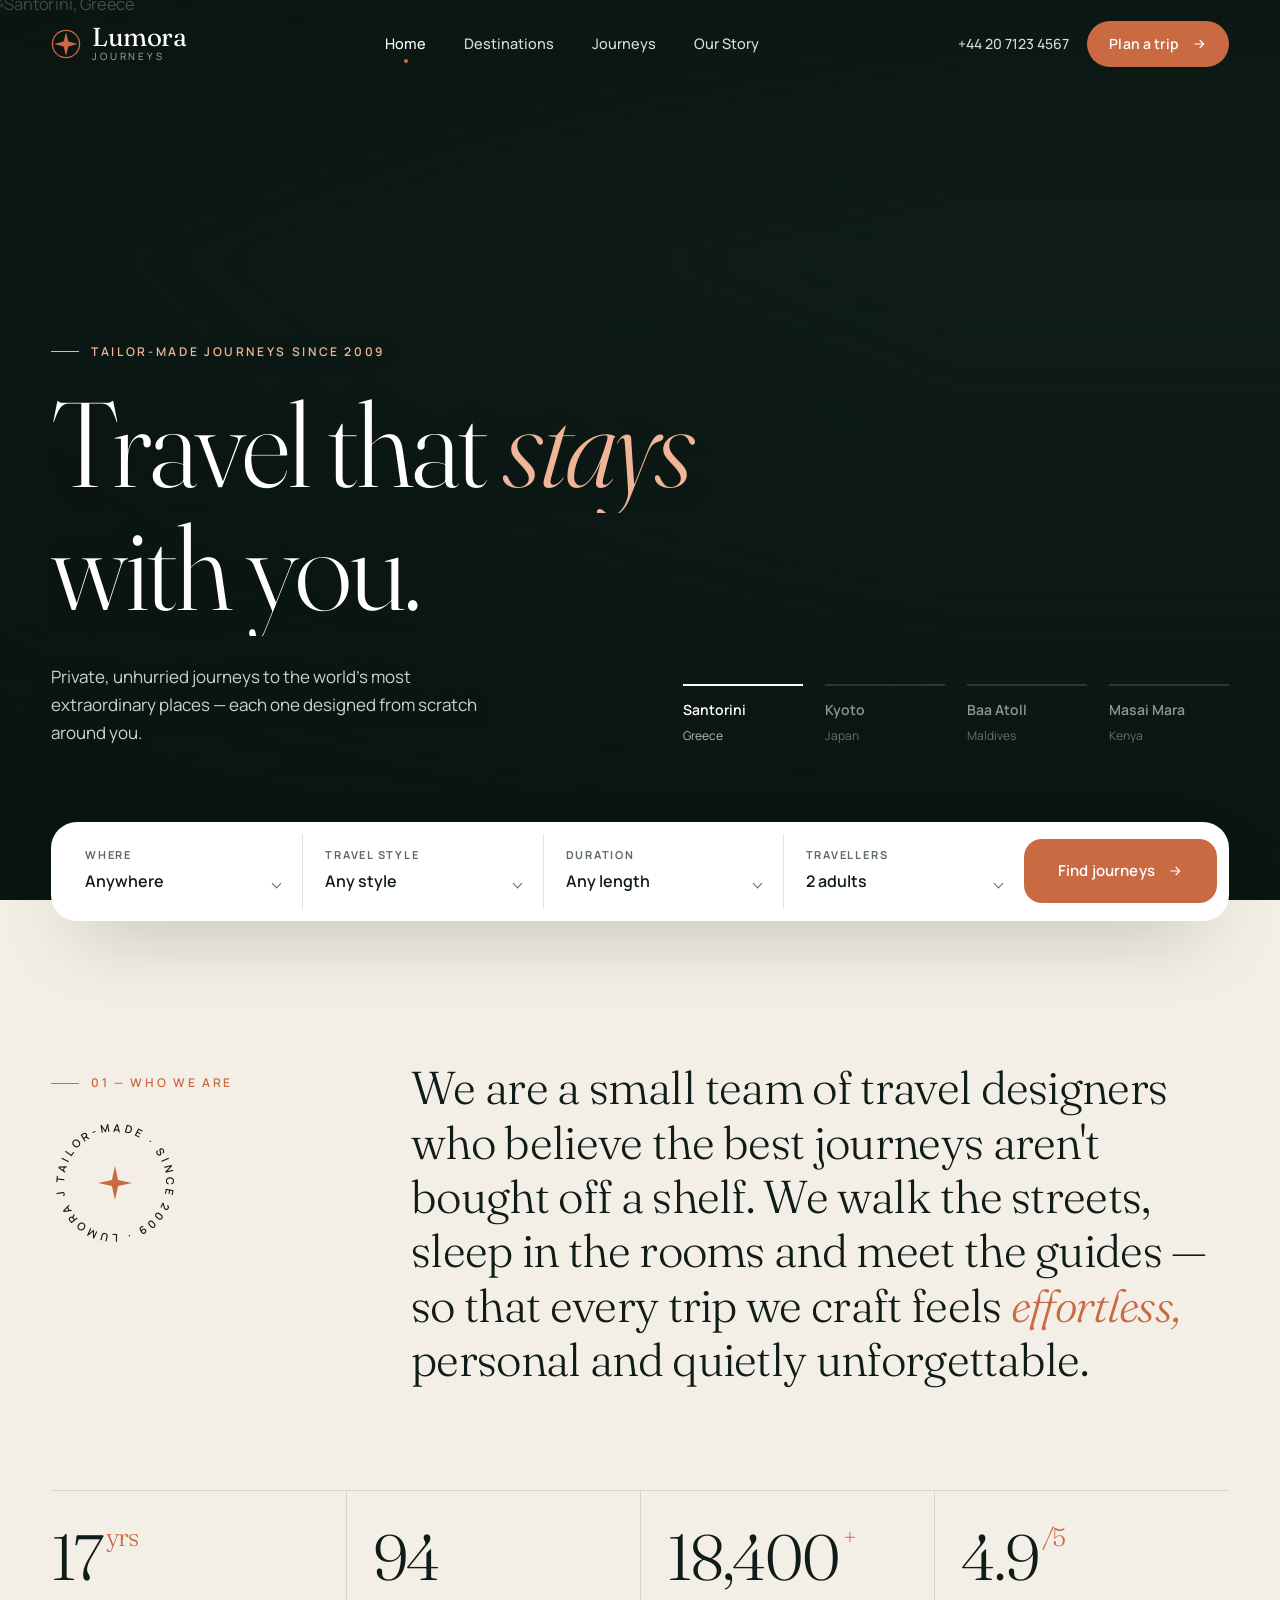
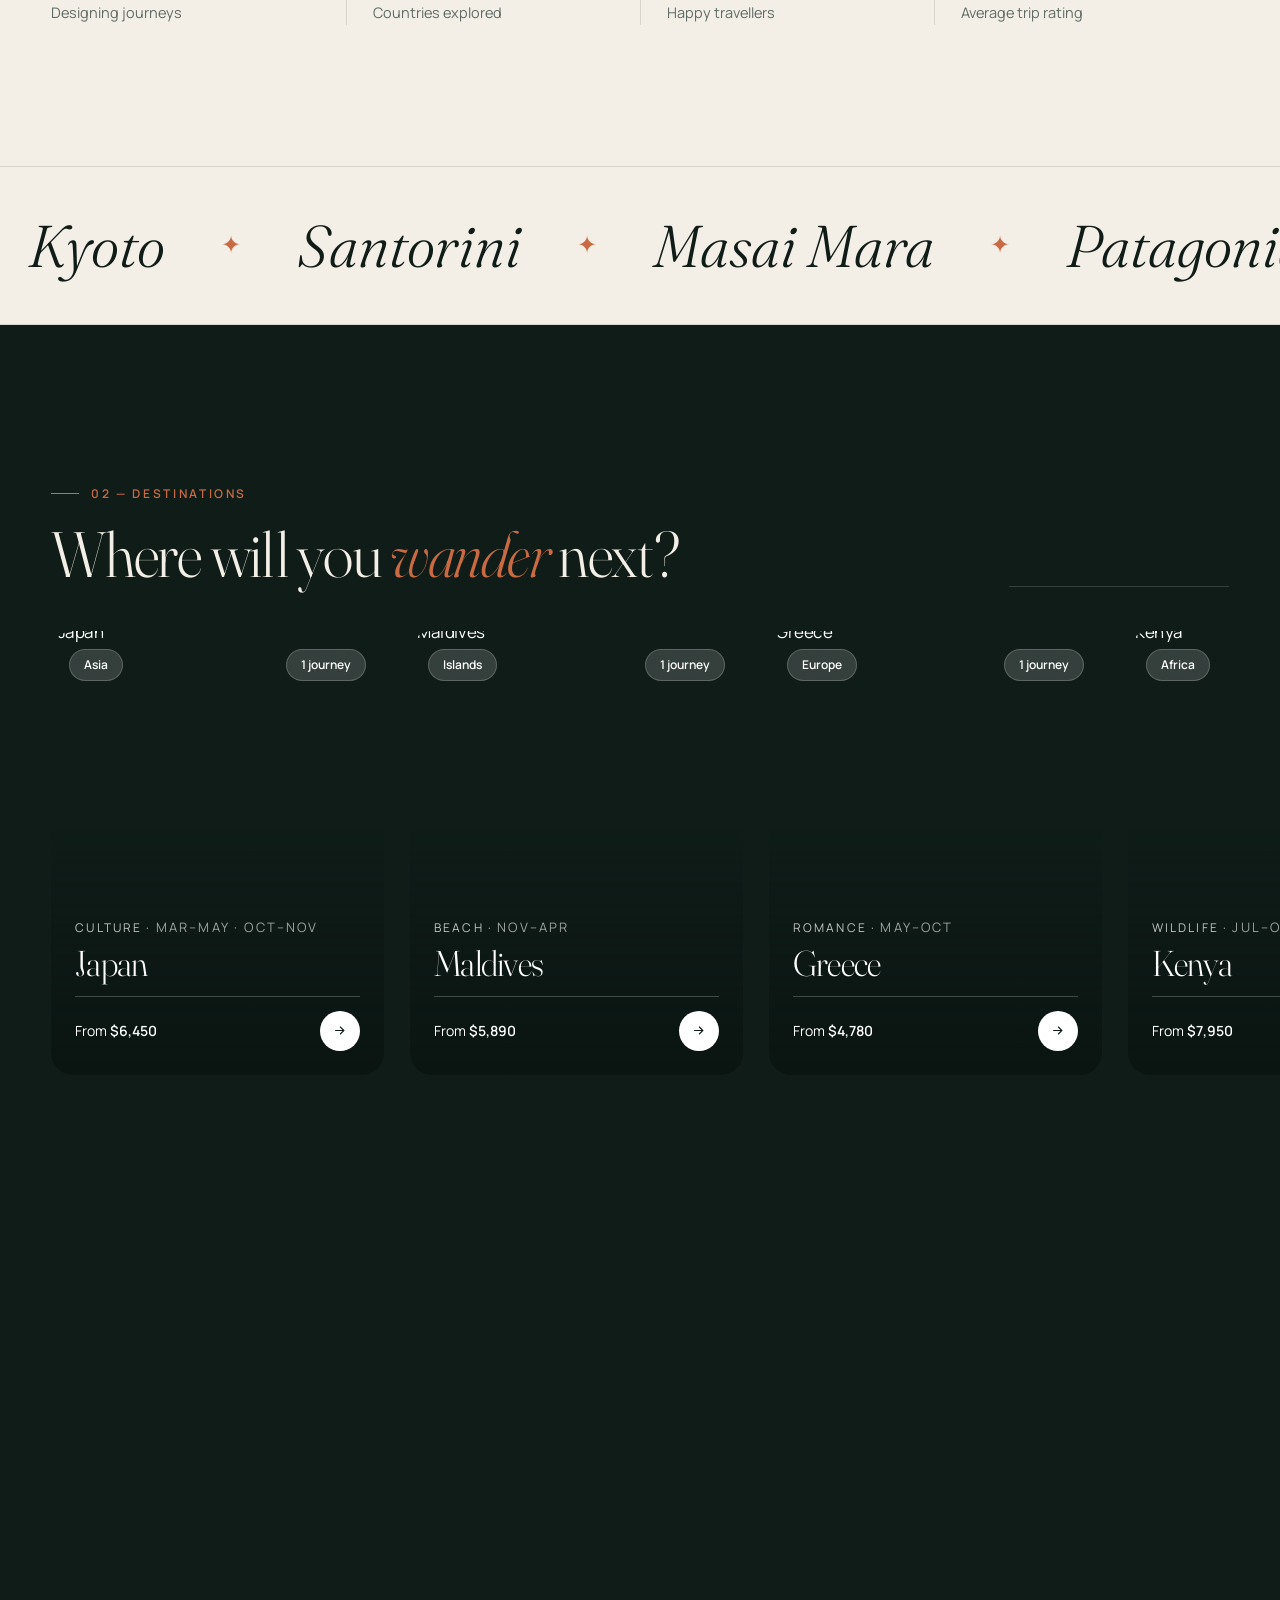
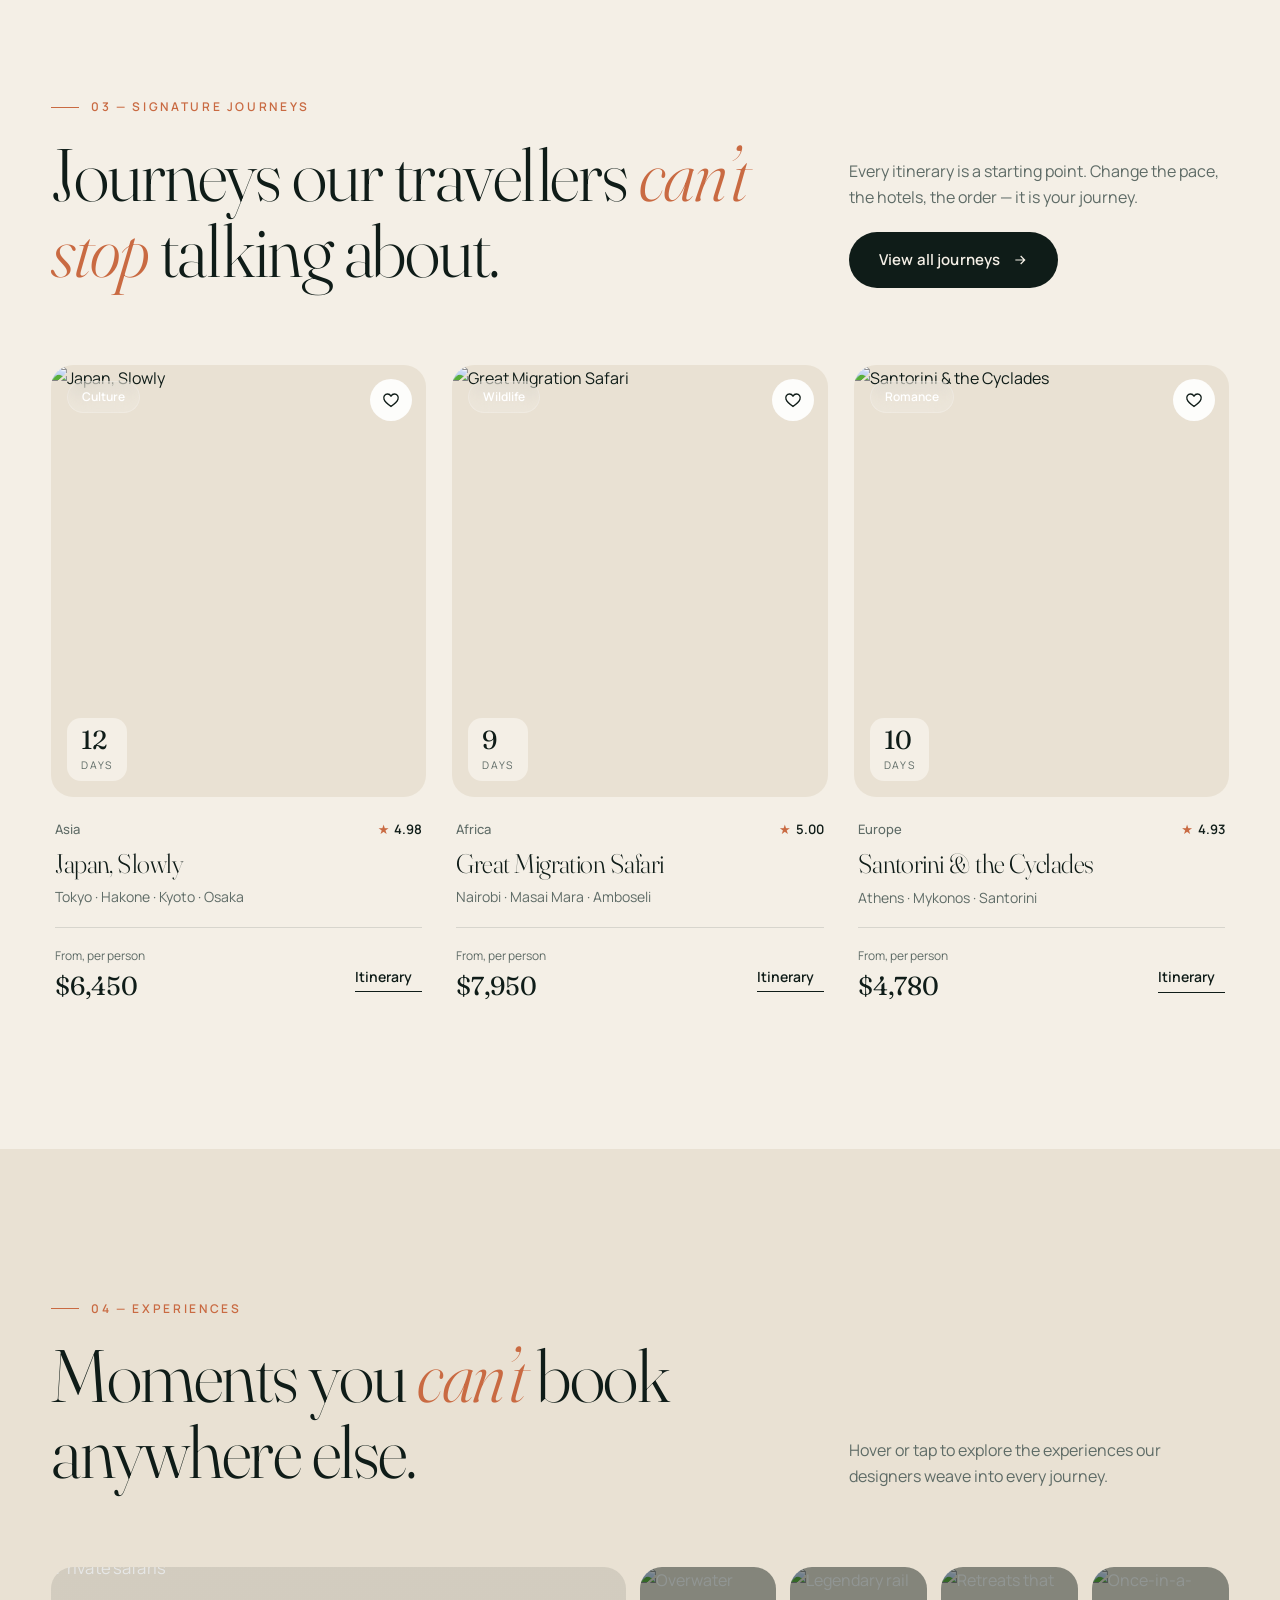
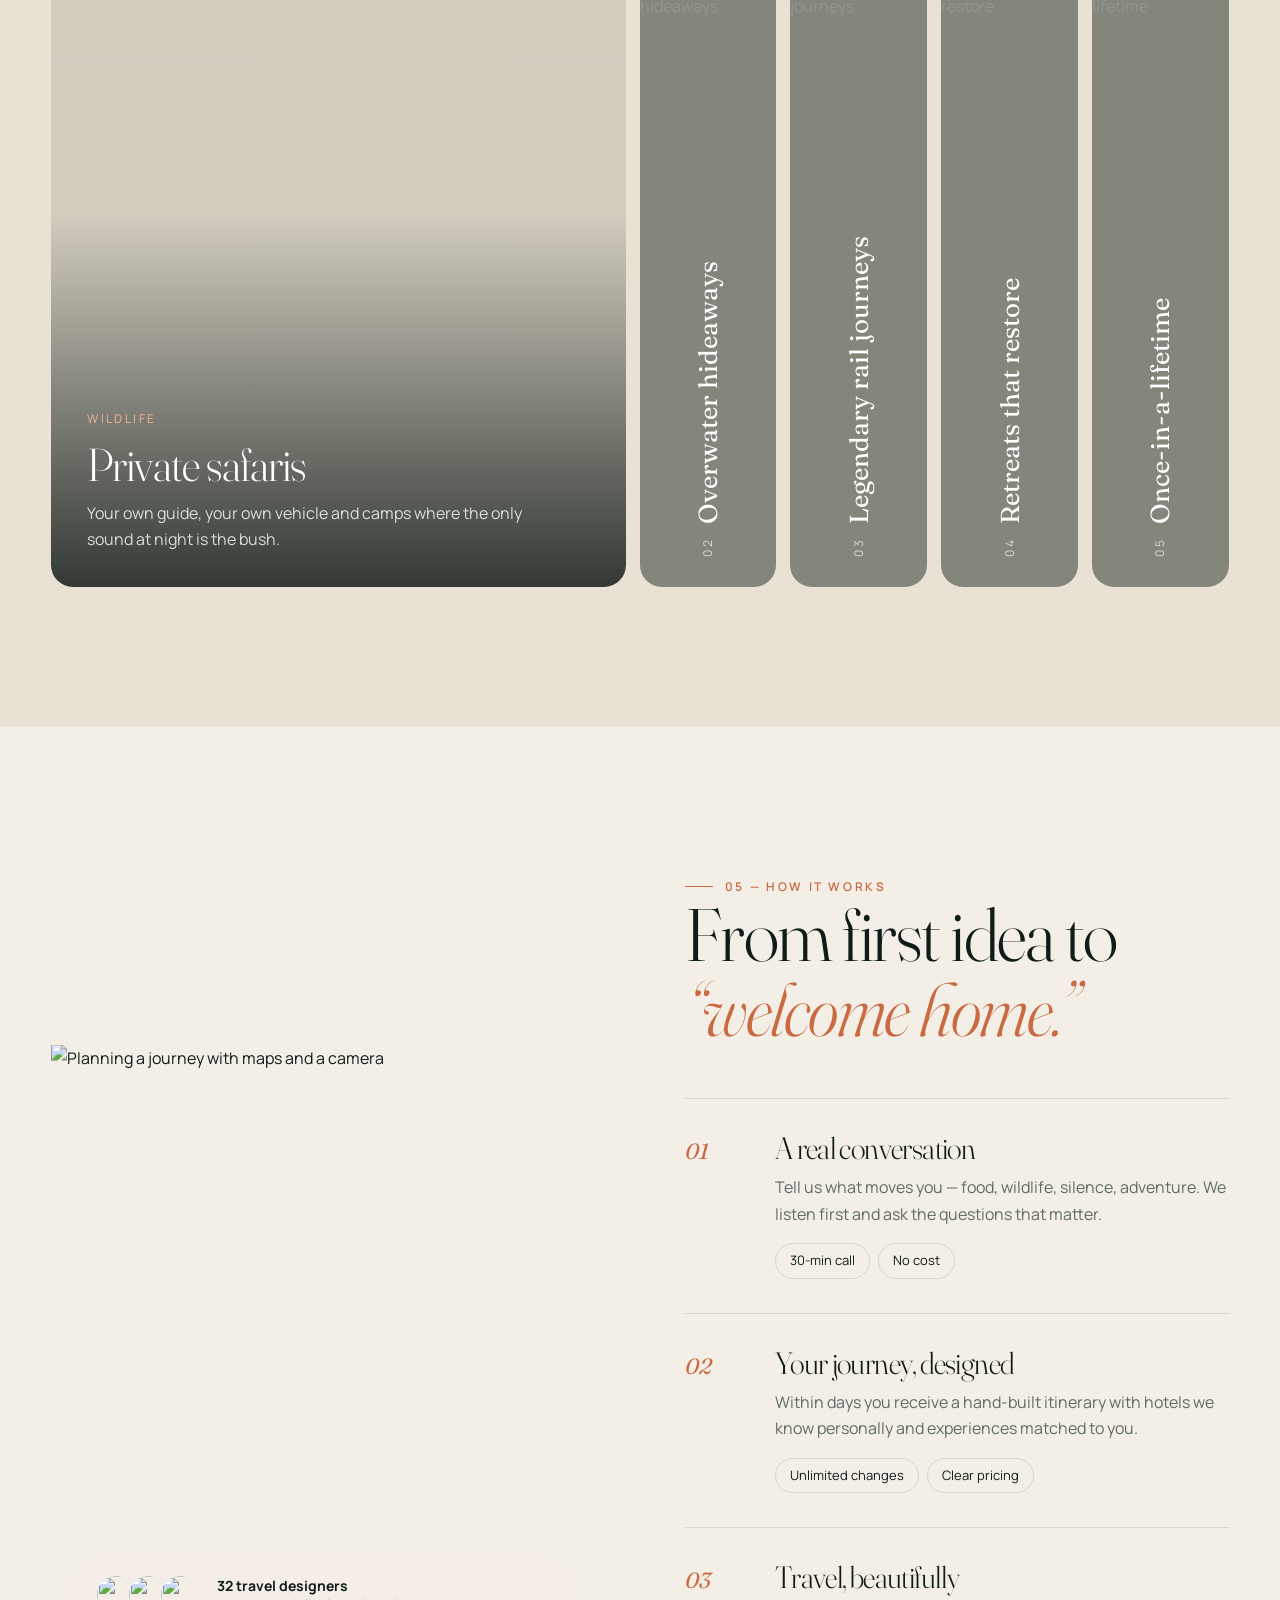
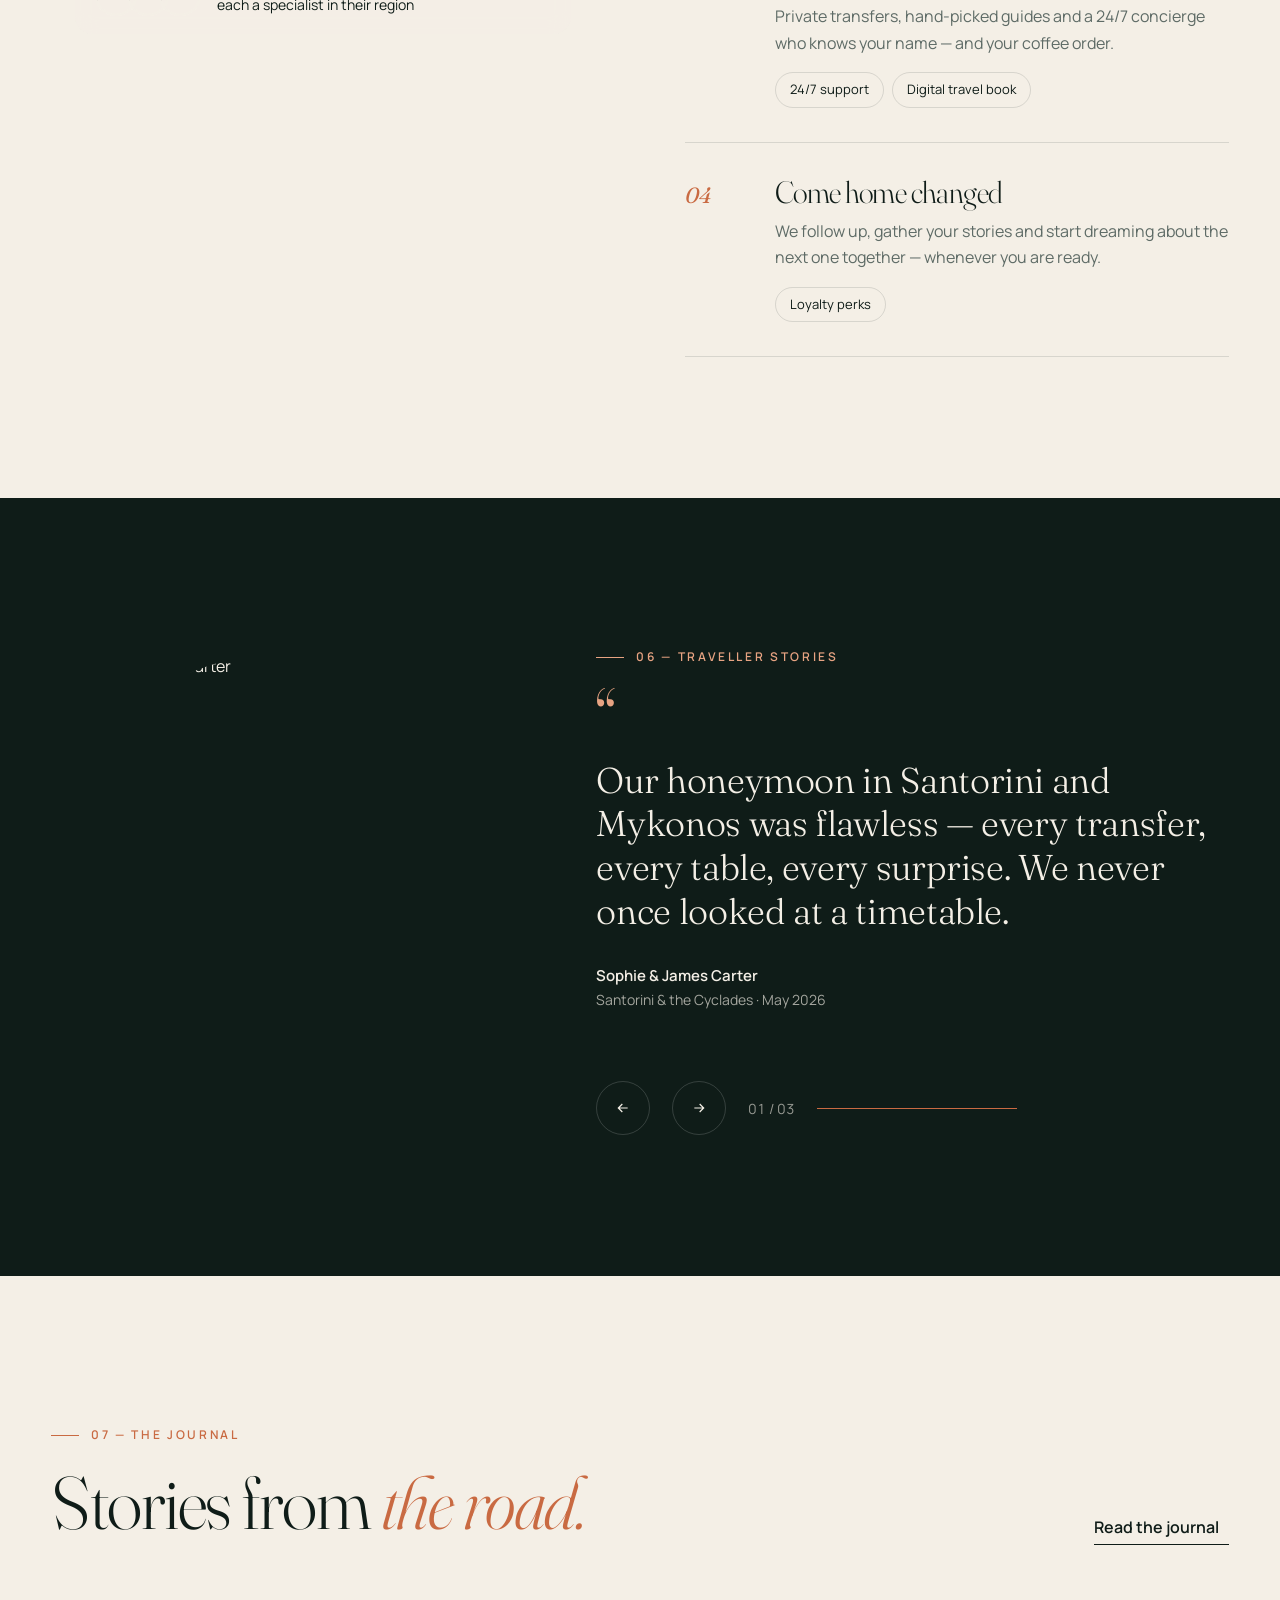
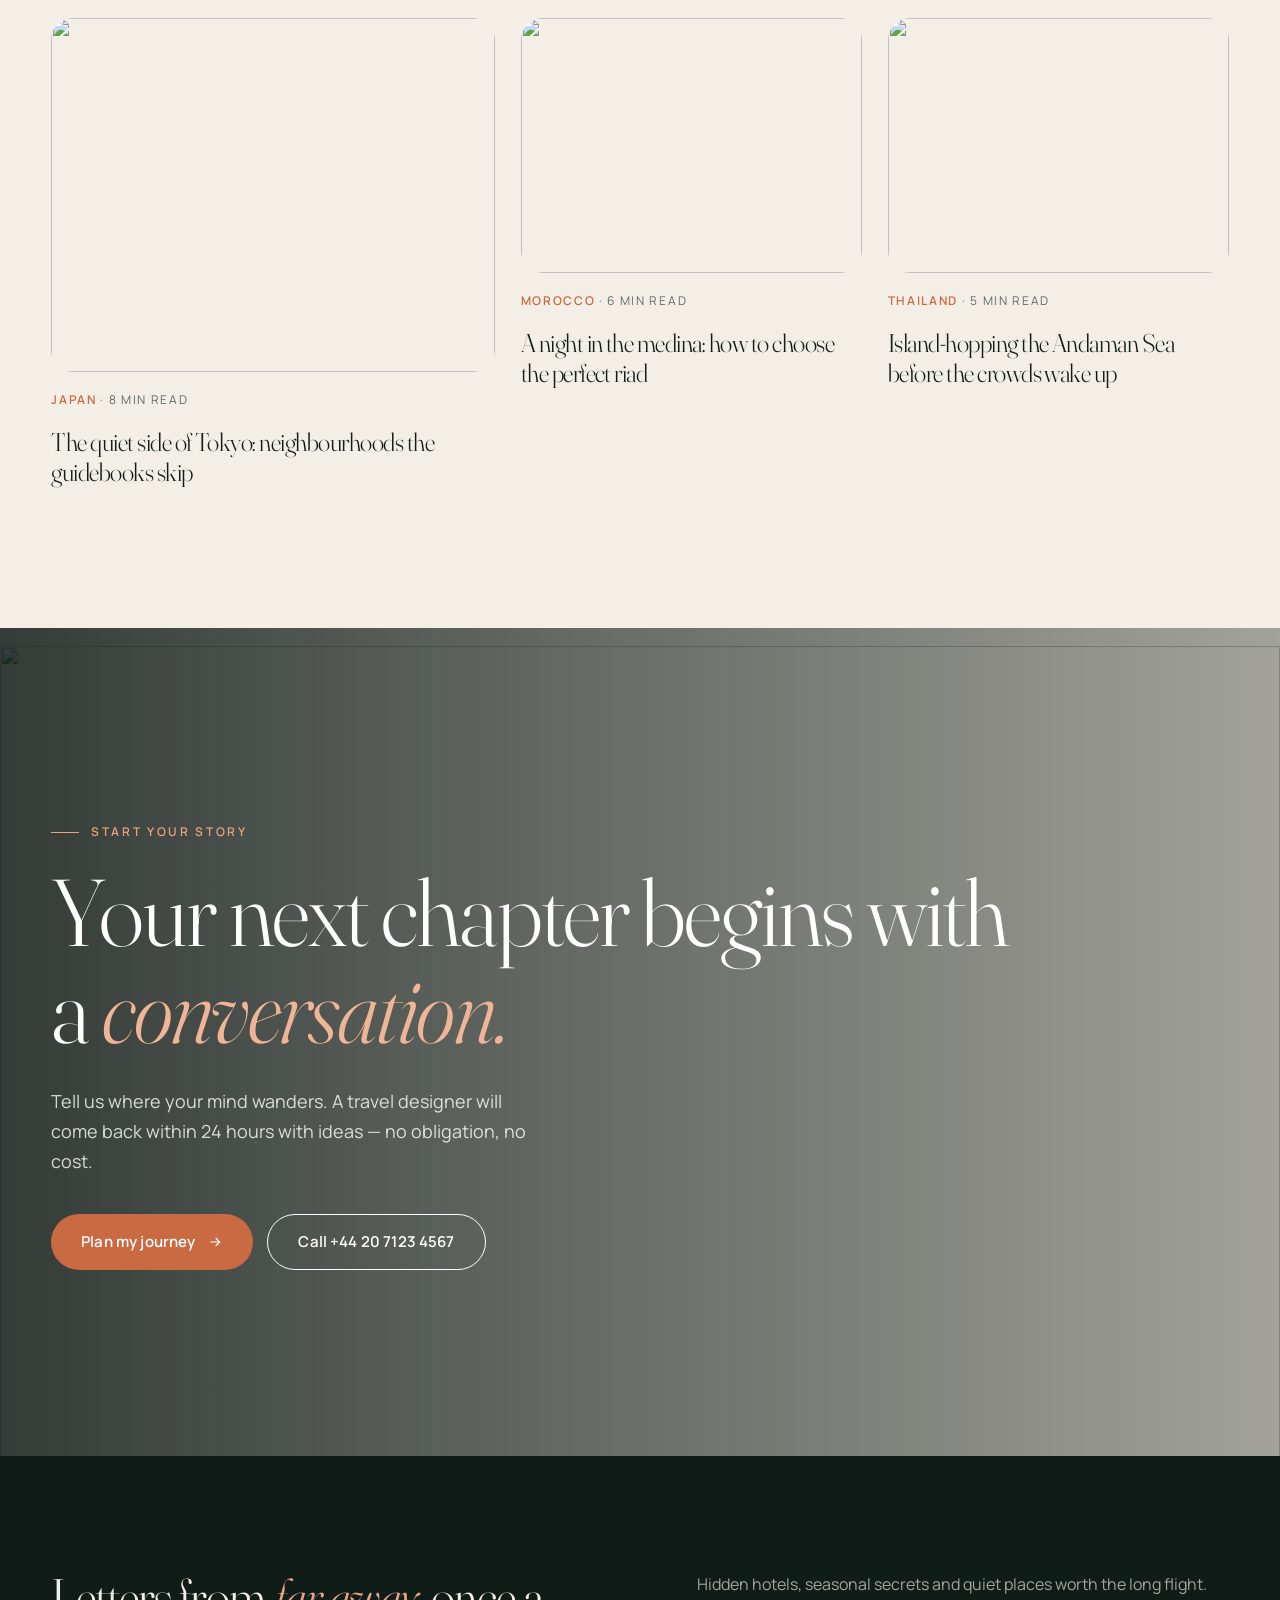
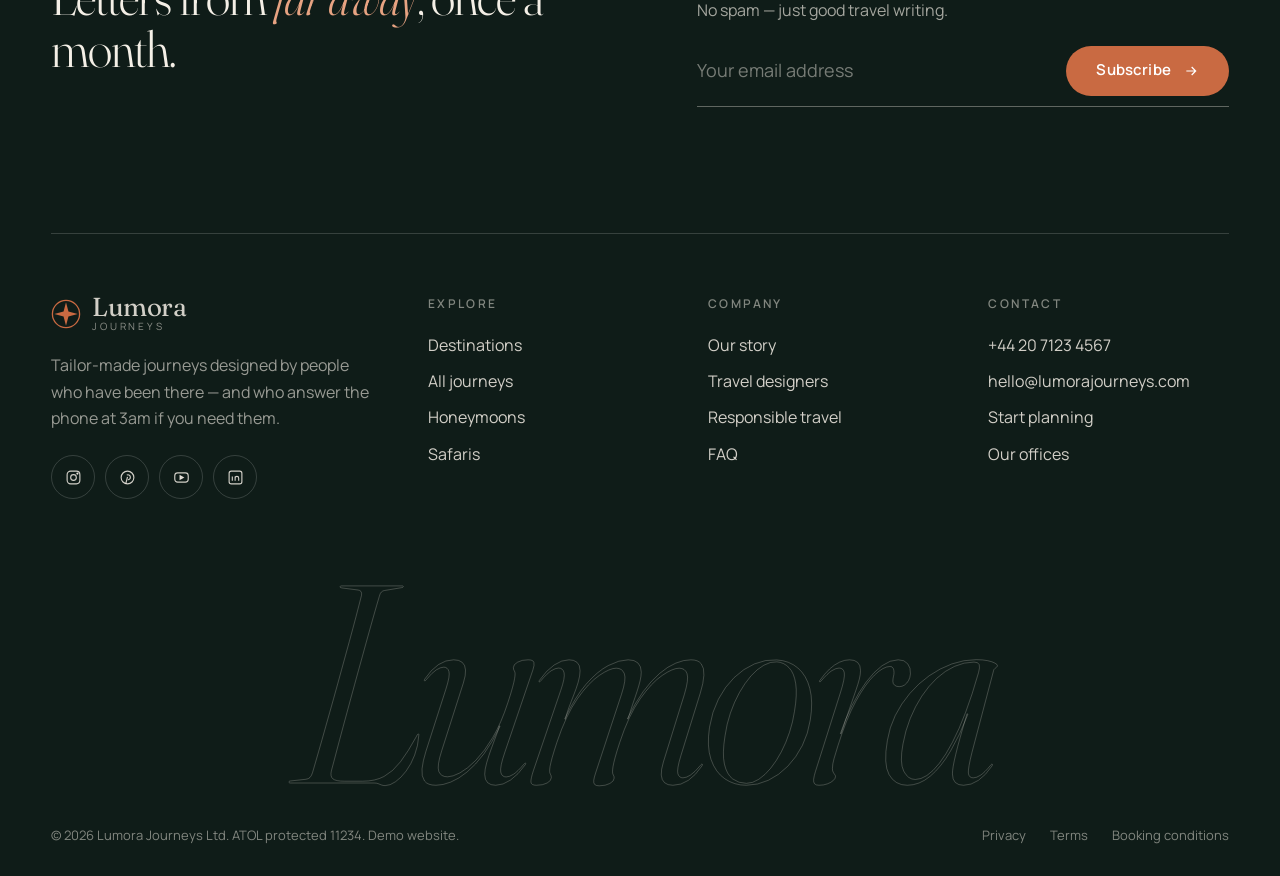
==== index.html @ c42655c9 "Lumora Journeys: premium tailor-made travel site Co-Authored-By: Claude Opus 5.5 <noreply@anthropic." ====
<!doctype html>
<html lang="en">
<head>
<meta charset="utf-8">
<meta name="viewport" content="width=device-width, initial-scale=1">
<title>Lumora Journeys — Tailor-made luxury travel</title>
<meta name="description" content="Private, tailor-made journeys to the world’s most extraordinary places. Designed by specialists, from first idea to welcome home.">
<meta name="theme-color" content="#0f1c18">
<link rel="icon" href="data:image/svg+xml,%3Csvg xmlns='http://www.w3.org/2000/svg' viewBox='0 0 32 32'%3E%3Ccircle cx='16' cy='16' r='16' fill='%230f1c18'/%3E%3Cpath d='M16 5l2.2 8.8L27 16l-8.8 2.2L16 27l-2.2-8.8L5 16l8.8-2.2z' fill='%23c96a42'/%3E%3C/svg%3E">
<link rel="preconnect" href="https://fonts.googleapis.com">
<link rel="preconnect" href="https://fonts.gstatic.com" crossorigin>
<link rel="preconnect" href="https://images.unsplash.com">
<link href="https://fonts.googleapis.com/css2?family=Fraunces:ital,opsz,wght@0,9..144,300..500;1,9..144,300..500&family=Manrope:wght@400;500;600;700&display=swap" rel="stylesheet">
<link rel="stylesheet" href="css/style.css">
<script>try{if(sessionStorage.getItem('lj'))document.documentElement.classList.add('seen')}catch(e){}</script>
</head>
<body>
<div class="loader" aria-hidden="true"><div class="loader-word"><span style="animation-delay:0.10s">L</span><span style="animation-delay:0.15s">u</span><span style="animation-delay:0.20s">m</span><span style="animation-delay:0.25s">o</span><span style="animation-delay:0.30s">r</span><span style="animation-delay:0.35s">a</span></div><div class="loader-meta"><span>Tailor-made journeys</span><span>Est. 2009</span></div><i class="loader-bar"></i></div>
<header class="hdr"><div class="wrap">
<a class="logo" href="index.html" aria-label="Lumora Journeys home"><svg viewBox="0 0 32 32" fill="none" stroke="currentColor" stroke-width="1.4"><circle cx="16" cy="16" r="14.5"/><path d="M16 3.5l2.6 9.9L28.5 16l-9.9 2.6L16 28.5l-2.6-9.9L3.5 16l9.9-2.6z" fill="currentColor" stroke="none"/></svg><span><b>Lumora</b><small>Journeys</small></span></a>
<nav class="nav" aria-label="Main"><a href="index.html" class=on>Home</a><a href="destinations.html">Destinations</a><a href="journeys.html">Journeys</a><a href="about.html">Our Story</a></nav>
<div class="hdr-cta"><a class="tel" href="tel:+442071234567">+44 20 7123 4567</a><a class="btn btn-terra" href="contact.html">Plan a trip <svg viewBox="0 0 24 24" fill="none" stroke="currentColor" stroke-width="1.8"><path d="M5 12h14M13 6l6 6-6 6"/></svg></a></div>
<button class="burger" aria-label="Menu" aria-expanded="false"><span></span><span></span></button>
</div></header>
<div class="mnav"><nav><a href="index.html"><span>Home</span><small>01</small></a><a href="destinations.html"><span>Destinations</span><small>02</small></a><a href="journeys.html"><span>Journeys</span><small>03</small></a><a href="about.html"><span>Our Story</span><small>04</small></a><a href="contact.html"><span>Plan a Trip</span><small>05</small></a></nav><div class="mnav-foot"><a href="tel:+442071234567">+44 20 7123 4567</a><a href="mailto:hello@lumorajourneys.com">hello@lumorajourneys.com</a><span>London · Singapore · Cape Town</span></div></div>
<main>
<section class="hero"><div class="hs on"><img src="https://images.unsplash.com/photo-1570077188670-e3a8d69ac5ff?auto=format&fit=crop&w=2200&q=80" alt="Santorini, Greece"></div><div class="hs"><img src="https://images.unsplash.com/photo-1493976040374-85c8e12f0c0e?auto=format&fit=crop&w=2200&q=80" alt="Kyoto, Japan" loading=lazy></div><div class="hs"><img src="https://images.unsplash.com/photo-1514282401047-d79a71a590e8?auto=format&fit=crop&w=2200&q=80" alt="Baa Atoll, Maldives" loading=lazy></div><div class="hs"><img src="https://images.unsplash.com/photo-1516426122078-c23e76319801?auto=format&fit=crop&w=2200&q=80" alt="Masai Mara, Kenya" loading=lazy></div>
<div class="wrap hero-in">
  <span class="eyebrow intro-fade">Tailor-made journeys since 2009</span>
  <h1 class="mask"><span><span>Travel that <em>stays</em></span></span><span><span>with you.</span></span></h1>
  <div class="hero-row intro-fade"><p>Private, unhurried journeys to the world's most extraordinary places — each one designed from scratch around you.</p><div class="hero-dots"><button class="hdot on" aria-label="Show Santorini"><i></i><b>Santorini</b><small>Greece</small></button><button class="hdot" aria-label="Show Kyoto"><i></i><b>Kyoto</b><small>Japan</small></button><button class="hdot" aria-label="Show Baa Atoll"><i></i><b>Baa Atoll</b><small>Maldives</small></button><button class="hdot" aria-label="Show Masai Mara"><i></i><b>Masai Mara</b><small>Kenya</small></button></div></div>
</div></section>

<div class="search-wrap"><div class="wrap"><form class="search intro-fade" id="hero-search">
  <div class="sf"><label for="s-region">Where</label><select id="s-region" name="region"><option value="">Anywhere</option><option value="Europe">Europe</option><option value="Asia">Asia</option><option value="Africa">Africa</option><option value="Middle East">Middle East</option><option value="Americas">Americas</option><option value="Islands">Islands</option></select></div>
  <div class="sf"><label for="s-style">Travel style</label><select id="s-style" name="style"><option value="">Any style</option><option value="Culture">Culture</option><option value="Beach">Beach</option><option value="Romance">Romance</option><option value="Wildlife">Wildlife</option><option value="Wellness">Wellness</option><option value="Adventure">Adventure</option><option value="Luxury">Luxury</option></select></div>
  <div class="sf"><label for="s-dur">Duration</label><select id="s-dur" name="dur"><option value="">Any length</option><option value="short">Up to 7 days</option><option value="mid">8 – 10 days</option><option value="long">11+ days</option></select></div>
  <div class="sf"><label for="s-who">Travellers</label><select id="s-who" name="who"><option>2 adults</option><option>1 adult</option><option>Family</option><option>Group (6+)</option></select></div>
  <button class="btn btn-terra" type="submit">Find journeys <svg viewBox="0 0 24 24" fill="none" stroke="currentColor" stroke-width="1.8"><path d="M5 12h14M13 6l6 6-6 6"/></svg></button>
</form></div></div>

<section class="sec"><div class="wrap">
  <div class="intro-grid">
    <div class="intro-side rv"><span class="eyebrow">01 — Who we are</span><div class="seal"><svg class="ring" viewBox="0 0 120 120"><defs><path id="c" d="M60,60 m-48,0 a48,48 0 1,1 96,0 a48,48 0 1,1 -96,0"/></defs><text font-size="10.2" letter-spacing="3.1" fill="currentColor" font-family="Manrope" font-weight="600"><textPath href="#c">TAILOR-MADE · SINCE 2009 · LUMORA JOURNEYS · </textPath></text></svg><svg class="star" viewBox="0 0 24 24" fill="currentColor"><path d="M12 0l2.2 9.8L24 12l-9.8 2.2L12 24l-2.2-9.8L0 12l9.8-2.2z"/></svg></div></div>
    <p class="words">We are a small team of travel designers who believe the best journeys aren't bought off a shelf. We walk the streets, sleep in the rooms and meet the guides — so that every trip we craft feels <em>effortless,</em> personal and quietly unforgettable.</p>
  </div>
  <div class="stats rv">
    <div class="stat"><b data-count="17">0<sup>yrs</sup></b><span>Designing journeys</span></div>
    <div class="stat"><b data-count="94">0</b><span>Countries explored</span></div>
    <div class="stat"><b data-count="18400">0<sup>+</sup></b><span>Happy travellers</span></div>
    <div class="stat"><b data-count="4.9">0<sup>/5</sup></b><span>Average trip rating</span></div>
  </div>
</div></section>

<div class="marquee" aria-hidden="true"><div class="marquee-track"><span>Kyoto</span><span>Santorini</span><span>Masai Mara</span><span>Patagonia</span><span>Marrakech</span><span>Baa Atoll</span><span>Isle of Skye</span><span>Cappadocia</span><span>Kyoto</span><span>Santorini</span><span>Masai Mara</span><span>Patagonia</span><span>Marrakech</span><span>Baa Atoll</span><span>Isle of Skye</span><span>Cappadocia</span></div></div>

<section class="hz"><div class="hz-sticky">
  <div class="wrap hz-head"><div><span class="eyebrow">02 — Destinations</span><h2>Where will you <em>wander</em> next?</h2></div><div class="hz-progress"><i></i></div></div>
  <div class="hz-track"></div>
</div></section>

<section class="sec"><div class="wrap">
  <div class="shead "><div class="rv"><span class="eyebrow">03 — Signature journeys</span><h2>Journeys our travellers <em>can’t stop</em> talking about.</h2></div><div class="shead-side rv"><p>Every itinerary is a starting point. Change the pace, the hotels, the order — it is your journey.</p><a class="btn btn-ink" href="journeys.html">View all journeys <svg viewBox="0 0 24 24" fill="none" stroke="currentColor" stroke-width="1.8"><path d="M5 12h14M13 6l6 6-6 6"/></svg></a></div></div>
  <div class="grid3 stagger" id="featured"></div>
</div></section>

<section class="sec bg-stone"><div class="wrap">
  <div class="shead "><div class="rv"><span class="eyebrow">04 — Experiences</span><h2>Moments you <em>can’t</em> book anywhere else.</h2></div><div class="shead-side rv"><p>Hover or tap to explore the experiences our designers weave into every journey.</p></div></div>
  <div class="xp rv"><div class="xpanel on" tabindex="0"><img src="https://images.unsplash.com/photo-1516426122078-c23e76319801?auto=format&fit=crop&w=1400&q=80" alt="Private safaris" loading="lazy">
<div class="xp-label"><i>01</i>Private safaris</div>
<div class="xp-body"><small>Wildlife</small><h3>Private safaris</h3><p>Your own guide, your own vehicle and camps where the only sound at night is the bush.</p></div></div><div class="xpanel" tabindex="0"><img src="https://images.unsplash.com/photo-1514282401047-d79a71a590e8?auto=format&fit=crop&w=1400&q=80" alt="Overwater hideaways" loading="lazy">
<div class="xp-label"><i>02</i>Overwater hideaways</div>
<div class="xp-body"><small>Islands</small><h3>Overwater hideaways</h3><p>Villas over lagoons so clear you can watch reef sharks from your bed.</p></div></div><div class="xpanel" tabindex="0"><img src="https://images.unsplash.com/photo-1505832018823-50331d70d237?auto=format&fit=crop&w=1400&q=80" alt="Legendary rail journeys" loading="lazy">
<div class="xp-label"><i>03</i>Legendary rail journeys</div>
<div class="xp-body"><small>Rail</small><h3>Legendary rail journeys</h3><p>Slow travel at its finest — steam, sleeper cabins and landscapes that unfold by the window.</p></div></div><div class="xpanel" tabindex="0"><img src="https://images.unsplash.com/photo-1520250497591-112f2f40a3f4?auto=format&fit=crop&w=1400&q=80" alt="Retreats that restore" loading="lazy">
<div class="xp-label"><i>04</i>Retreats that restore</div>
<div class="xp-body"><small>Wellness</small><h3>Retreats that restore</h3><p>Jungle spas, private yoga and menus that leave you lighter than when you arrived.</p></div></div><div class="xpanel" tabindex="0"><img src="https://images.unsplash.com/photo-1530789253388-582c481c54b0?auto=format&fit=crop&w=1400&q=80" alt="Once-in-a-lifetime" loading="lazy">
<div class="xp-label"><i>05</i>Once-in-a-lifetime</div>
<div class="xp-body"><small>Moments</small><h3>Once-in-a-lifetime</h3><p>Dawn balloon flights, after-hours museums and dinners on deserted sandbanks.</p></div></div></div>
</div></section>

<section class="sec"><div class="wrap proc">
  <div class="proc-media ri"><img class="px" data-speed=".08" src="https://images.unsplash.com/photo-1488646953014-85cb44e25828?auto=format&fit=crop&w=1200&q=80" alt="Planning a journey with maps and a camera" loading="lazy">
    <div class="badge"><div class="avs"><img src="https://images.unsplash.com/photo-1534528741775-53994a69daeb?auto=format&fit=crop&w=120&q=80" alt=""><img src="https://images.unsplash.com/photo-1500648767791-00dcc994a43e?auto=format&fit=crop&w=120&q=80" alt=""><img src="https://images.unsplash.com/photo-1544005313-94ddf0286df2?auto=format&fit=crop&w=120&q=80" alt=""></div><p><b>32 travel designers</b>each a specialist in their region</p></div>
  </div>
  <div>
    <div class="rv"><span class="eyebrow">05 — How it works</span><h2>From first idea to <em>“welcome home.”</em></h2></div>
    <div class="steps">
      <div class="step rv"><span class="step-n">01</span><div><h3>A real conversation</h3><p>Tell us what moves you — food, wildlife, silence, adventure. We listen first and ask the questions that matter.</p><ul><li>30-min call</li><li>No cost</li></ul></div></div>
      <div class="step rv"><span class="step-n">02</span><div><h3>Your journey, designed</h3><p>Within days you receive a hand-built itinerary with hotels we know personally and experiences matched to you.</p><ul><li>Unlimited changes</li><li>Clear pricing</li></ul></div></div>
      <div class="step rv"><span class="step-n">03</span><div><h3>Travel, beautifully</h3><p>Private transfers, hand-picked guides and a 24/7 concierge who knows your name — and your coffee order.</p><ul><li>24/7 support</li><li>Digital travel book</li></ul></div></div>
      <div class="step rv"><span class="step-n">04</span><div><h3>Come home changed</h3><p>We follow up, gather your stories and start dreaming about the next one together — whenever you are ready.</p><ul><li>Loyalty perks</li></ul></div></div>
    </div>
  </div>
</div></section>

<section class="sec bg-ink"><div class="wrap quotes">
  <div class="q-media rv"><img src="https://images.unsplash.com/photo-1494790108377-be9c29b29330?auto=format&fit=crop&w=800&q=80" alt="Sophie & James Carter" loading="lazy" class=on><img src="https://images.unsplash.com/photo-1507003211169-0a1dd7228f2d?auto=format&fit=crop&w=800&q=80" alt="Daniel Okafor" loading="lazy"><img src="https://images.unsplash.com/photo-1438761681033-6461ffad8d80?auto=format&fit=crop&w=800&q=80" alt="Emma Lindqvist" loading="lazy"></div>
  <div class="rv"><span class="eyebrow">06 — Traveller stories</span>
    <div class="q-stack" style="margin-top:30px"><div class="qs on"><blockquote>Our honeymoon in Santorini and Mykonos was flawless — every transfer, every table, every surprise. We never once looked at a timetable.</blockquote><div class="qs-who"><div><b>Sophie & James Carter</b>Santorini & the Cyclades · May 2026</div></div></div><div class="qs"><blockquote>Watching the river crossing with only our guide and a flask of coffee is the best morning of my life. Lumora knew exactly which camp to put us in.</blockquote><div class="qs-who"><div><b>Daniel Okafor</b>Great Migration Safari · Aug 2026</div></div></div><div class="qs"><blockquote>Japan felt personal, not packaged. Our designer had walked every street she recommended — and it showed in every single day.</blockquote><div class="qs-who"><div><b>Emma Lindqvist</b>Japan, Slowly · Apr 2026</div></div></div></div>
    <div class="q-nav"><button class="q-prev" aria-label="Previous story"><svg viewBox="0 0 24 24" fill="none" stroke="currentColor" stroke-width="1.8"><path d="M19 12H5M11 6l-6 6 6 6"/></svg></button><button class="q-next" aria-label="Next story"><svg viewBox="0 0 24 24" fill="none" stroke="currentColor" stroke-width="1.8"><path d="M5 12h14M13 6l6 6-6 6"/></svg></button><span class="q-count">01 / 03</span><span class="q-bar"><i></i></span></div>
  </div>
</div></section>

<section class="sec"><div class="wrap">
  <div class="shead "><div class="rv"><span class="eyebrow">07 — The journal</span><h2>Stories from <em>the road.</em></h2></div><div class="shead-side rv"><a class="link-u" href="#">Read the journal <svg viewBox="0 0 24 24" fill="none" stroke="currentColor" stroke-width="1.8"><path d="M5 12h14M13 6l6 6-6 6"/></svg></a></div></div>
  <div class="journal stagger"><a class="post" href="#" data-cursor="Read"><div class="post-media"><img src="https://images.unsplash.com/photo-1528360983277-13d401cdc186?auto=format&fit=crop&w=1000&q=80" alt="" loading="lazy"></div><small><b>Japan</b> · 8 min read</small><h3>The quiet side of Tokyo: neighbourhoods the guidebooks skip</h3></a><a class="post" href="#" data-cursor="Read"><div class="post-media"><img src="https://images.unsplash.com/photo-1539020140153-e479b8c22e70?auto=format&fit=crop&w=1000&q=80" alt="" loading="lazy"></div><small><b>Morocco</b> · 6 min read</small><h3>A night in the medina: how to choose the perfect riad</h3></a><a class="post" href="#" data-cursor="Read"><div class="post-media"><img src="https://images.unsplash.com/photo-1534008897995-27a23e859048?auto=format&fit=crop&w=1000&q=80" alt="" loading="lazy"></div><small><b>Thailand</b> · 5 min read</small><h3>Island-hopping the Andaman Sea before the crowds wake up</h3></a></div>
</div></section>
<section class="cta"><div class="cta-img"><img class="px" data-speed=".12" src="https://images.unsplash.com/photo-1507525428034-b723cf961d3e?auto=format&fit=crop&w=2000&q=80" alt="" loading="lazy"></div>
<div class="wrap light"><span class="eyebrow rv">Start your story</span><h2 class="rv">Your next chapter begins with a <em>conversation.</em></h2>
<p class="rv">Tell us where your mind wanders. A travel designer will come back within 24 hours with ideas — no obligation, no cost.</p>
<div class="cta-actions rv"><a class="btn btn-terra" href="contact.html">Plan my journey <svg viewBox="0 0 24 24" fill="none" stroke="currentColor" stroke-width="1.8"><path d="M5 12h14M13 6l6 6-6 6"/></svg></a><a class="btn btn-ghost" href="tel:+442071234567">Call +44 20 7123 4567</a></div></div></section>
</main>
<footer class="foot"><div class="wrap">
<div class="foot-top">
  <h3 class="rv">Letters from <em>far away</em>, once a month.</h3>
  <div class="news rv"><p>Hidden hotels, seasonal secrets and quiet places worth the long flight. No spam — just good travel writing.</p>
  <form novalidate><input type="email" name="email" placeholder="Your email address" aria-label="Email address"><button class="btn btn-terra" type="submit">Subscribe <svg viewBox="0 0 24 24" fill="none" stroke="currentColor" stroke-width="1.8"><path d="M5 12h14M13 6l6 6-6 6"/></svg></button></form><p class="msg" aria-live="polite"></p></div>
</div>
<div class="foot-grid">
  <div class="foot-about"><a class="logo" href="index.html"><svg viewBox="0 0 32 32" fill="none" stroke="currentColor" stroke-width="1.4"><circle cx="16" cy="16" r="14.5"/><path d="M16 3.5l2.6 9.9L28.5 16l-9.9 2.6L16 28.5l-2.6-9.9L3.5 16l9.9-2.6z" fill="currentColor" stroke="none"/></svg><span><b>Lumora</b><small>Journeys</small></span></a>
  <p>Tailor-made journeys designed by people who have been there — and who answer the phone at 3am if you need them.</p>
  <div class="socials"><a href="#" aria-label="Instagram"><svg viewBox="0 0 24 24" fill="none" stroke="currentColor" stroke-width="1.6"><rect x="3" y="3" width="18" height="18" rx="5"/><circle cx="12" cy="12" r="4"/><circle cx="17.5" cy="6.5" r=".8" fill="currentColor"/></svg></a><a href="#" aria-label="Pinterest"><svg viewBox="0 0 24 24" fill="none" stroke="currentColor" stroke-width="1.6"><circle cx="12" cy="12" r="9"/><path d="M11 8.5c3-1 5 .5 5 3s-2 4-3.5 3.5M12 11l-2.5 10"/></svg></a><a href="#" aria-label="YouTube"><svg viewBox="0 0 24 24" fill="none" stroke="currentColor" stroke-width="1.6"><rect x="2.5" y="5.5" width="19" height="13" rx="4"/><path d="M10 9.5v5l4.5-2.5z" fill="currentColor"/></svg></a><a href="#" aria-label="LinkedIn"><svg viewBox="0 0 24 24" fill="none" stroke="currentColor" stroke-width="1.6"><rect x="3" y="3" width="18" height="18" rx="3"/><path d="M7.5 10.5v6M7.5 7.5v.01M11.5 16.5v-6M11.5 13c0-1.5 1-2.5 2.5-2.5s2.5 1 2.5 2.5v3.5"/></svg></a></div></div>
  <div><h4>Explore</h4><ul><li><a href="destinations.html">Destinations</a></li><li><a href="journeys.html">All journeys</a></li><li><a href="journeys.html?style=Romance#results">Honeymoons</a></li><li><a href="journeys.html?style=Wildlife#results">Safaris</a></li></ul></div>
  <div><h4>Company</h4><ul><li><a href="about.html">Our story</a></li><li><a href="about.html#team">Travel designers</a></li><li><a href="about.html#impact">Responsible travel</a></li><li><a href="contact.html#faq">FAQ</a></li></ul></div>
  <div><h4>Contact</h4><ul><li><a href="tel:+442071234567">+44 20 7123 4567</a></li><li><a href="mailto:hello@lumorajourneys.com">hello@lumorajourneys.com</a></li><li><a href="contact.html">Start planning</a></li><li><a href="contact.html#offices">Our offices</a></li></ul></div>
</div>
<div class="foot-word" aria-hidden="true">Lumora</div>
<div class="foot-bottom"><span>© 2026 Lumora Journeys Ltd. ATOL protected 11234. Demo website.</span><div><a href="#">Privacy</a><a href="#">Terms</a><a href="#">Booking conditions</a></div></div>
</div></footer>
<div class="modal" id="modal" aria-hidden="true" role="dialog" aria-modal="true" aria-label="Journey details"><div class="modal-bg"></div><div class="modal-panel" data-lenis-prevent><button class="modal-close" aria-label="Close"><svg viewBox="0 0 24 24" fill="none" stroke="currentColor" stroke-width="1.8"><path d="M6 6l12 12M18 6L6 18"/></svg></button><div class="modal-content"></div></div></div>
<script src="https://unpkg.com/lenis@1.1.13/dist/lenis.min.js"></script>
<script src="js/script.js"></script>
</body>
</html>
---- css/style.css ----
/* ==========================================================
   Lumora Journeys — tailor-made travel
   ========================================================== */
:root {
  --ink: #0f1c18;
  --forest: #17312a;
  --moss: #2b4a3f;
  --cream: #f4efe6;
  --stone: #e9e1d3;
  --sand: #d9cdb8;
  --terra: #c96a42;
  --terra-deep: #a9532f;
  --mist: #a9bdb2;
  --muted: #5e6b66;
  --line: rgba(15, 28, 24, .12);
  --line-light: rgba(255, 255, 255, .16);
  --serif: 'Fraunces', Georgia, serif;
  --sans: 'Manrope', system-ui, -apple-system, sans-serif;
  --ease: cubic-bezier(.16, 1, .3, 1);
  --ease-io: cubic-bezier(.77, 0, .175, 1);
  --pad: clamp(20px, 4vw, 56px);
  --intro: 2.1s;
  --radius: 22px;
}
html.seen { --intro: .2s; }

*, *::before, *::after { box-sizing: border-box; margin: 0; padding: 0; }
html { -webkit-text-size-adjust: 100%; }
html.lenis, html.lenis body { height: auto; }
.lenis.lenis-smooth { scroll-behavior: auto !important; }
.lenis.lenis-stopped { overflow: hidden; }
body {
  font-family: var(--sans);
  font-size: 16px;
  line-height: 1.65;
  color: var(--ink);
  background: var(--cream);
  -webkit-font-smoothing: antialiased;
  overflow-x: hidden;
}
img { display: block; max-width: 100%; }
a { color: inherit; text-decoration: none; }
button, input, select, textarea { font: inherit; color: inherit; }
button { cursor: pointer; background: none; border: 0; }
::selection { background: var(--terra); color: #fff; }

.wrap { width: 100%; max-width: 1380px; margin: 0 auto; padding: 0 var(--pad); }
.sec { padding: clamp(80px, 11vw, 160px) 0; position: relative; }
.bg-stone { background: var(--stone); }
.bg-ink { background: var(--ink); color: var(--cream); }

.eyebrow {
  display: inline-flex; align-items: center; gap: 12px;
  font-size: 12px; font-weight: 600; letter-spacing: .22em; text-transform: uppercase;
  color: var(--terra);
}
.eyebrow::before { content: ''; width: 28px; height: 1px; background: currentColor; }
.bg-ink .eyebrow, .light .eyebrow { color: #e7a382; }

.display, h1, h2, h3 { font-family: var(--serif); font-weight: 300; letter-spacing: -.02em; line-height: 1.02; font-variation-settings: 'opsz' 144; }
h1 em, h2 em, h3 em, .display em { font-style: italic; font-weight: 300; color: var(--terra); }
.bg-ink h2 em, .light h1 em, .light h2 em { color: #e7a382; }
h2 { font-size: clamp(40px, 5.8vw, 88px); }
.lead { font-size: clamp(17px, 1.4vw, 20px); color: var(--muted); max-width: 560px; }
.bg-ink .lead { color: rgba(244, 239, 230, .65); }

/* ---------- buttons ---------- */
.btn {
  position: relative; display: inline-flex; align-items: center; justify-content: center; gap: 12px;
  height: 56px; padding: 0 30px; border-radius: 99px;
  font-size: 15px; font-weight: 600; letter-spacing: .01em;
  overflow: hidden; isolation: isolate; white-space: nowrap;
  transition: color .5s var(--ease), border-color .5s var(--ease);
}
.btn::before {
  content: ''; position: absolute; inset: 0; z-index: -1; border-radius: inherit;
  transform: translateY(101%); transition: transform .6s var(--ease);
}
.btn:hover::before { transform: translateY(0); }
.btn svg { width: 16px; height: 16px; transition: transform .5s var(--ease); }
.btn:hover svg { transform: translateX(4px); }
.btn-terra { background: var(--terra); color: #fff; }
.btn-terra::before { background: var(--ink); }
.btn-ink { background: var(--ink); color: var(--cream); }
.btn-ink::before { background: var(--terra); }
.btn-ghost { border: 1px solid currentColor; }
.btn-ghost::before { background: var(--ink); }
.btn-ghost:hover { color: var(--cream); border-color: var(--ink); }
.light .btn-ghost::before, .bg-ink .btn-ghost::before { background: var(--cream); }
.light .btn-ghost:hover, .bg-ink .btn-ghost:hover { color: var(--ink); border-color: var(--cream); }
.link-u { position: relative; font-weight: 600; display: inline-flex; gap: 10px; align-items: center; }
.link-u::after { content: ''; position: absolute; left: 0; bottom: -4px; width: 100%; height: 1px; background: currentColor; transform-origin: right; transition: transform .6s var(--ease); }
.link-u:hover::after { transform: scaleX(0); }

/* ---------- loader ---------- */
.loader {
  position: fixed; inset: 0; z-index: 200; background: var(--ink); color: var(--cream);
  display: grid; place-items: center;
  animation: loaderOut 1s var(--ease-io) 1.6s forwards;
}
html.seen .loader { display: none; }
.loader-word { font-family: var(--serif); font-size: clamp(56px, 11vw, 150px); font-weight: 300; font-style: italic; display: flex; overflow: hidden; line-height: 1.1; }
.loader-word span { display: inline-block; transform: translateY(110%); animation: up 1s var(--ease) forwards; }
.loader-meta { position: absolute; left: var(--pad); right: var(--pad); bottom: 40px; display: flex; justify-content: space-between; font-size: 12px; letter-spacing: .2em; text-transform: uppercase; color: rgba(244, 239, 230, .55); }
.loader-bar { position: absolute; left: 0; bottom: 0; height: 2px; width: 100%; background: var(--terra); transform-origin: left; transform: scaleX(0); animation: grow 1.5s var(--ease-io) .1s forwards; }
@keyframes up { to { transform: translateY(0); } }
@keyframes grow { to { transform: scaleX(1); } }
@keyframes loaderOut { to { transform: translateY(-100%); visibility: hidden; } }

/* ---------- header ---------- */
.hdr {
  position: fixed; top: 0; left: 0; right: 0; z-index: 90;
  color: #fff; transition: background .5s, color .5s, transform .6s var(--ease), box-shadow .5s;
}
.hdr .wrap { display: flex; align-items: center; gap: 32px; height: 88px; transition: height .5s var(--ease); }
.hdr.scrolled { background: rgba(244, 239, 230, .86); backdrop-filter: blur(18px) saturate(1.4); -webkit-backdrop-filter: blur(18px) saturate(1.4); color: var(--ink); box-shadow: 0 1px 0 var(--line); }
.hdr.scrolled .wrap { height: 72px; }
.hdr.hide { transform: translateY(-100%); }
.logo { display: flex; align-items: center; gap: 11px; font-family: var(--serif); font-size: 26px; font-weight: 400; letter-spacing: -.02em; }
.logo svg { width: 30px; height: 30px; color: var(--terra); }
.logo small { font-family: var(--sans); font-size: 10px; letter-spacing: .28em; text-transform: uppercase; opacity: .65; display: block; margin-top: -2px; }
.logo b { font-weight: 400; display: block; line-height: 1; }
.nav { display: flex; gap: 6px; margin: 0 auto; }
.nav a { position: relative; padding: 10px 16px; font-size: 14.5px; font-weight: 500; border-radius: 99px; opacity: .85; transition: opacity .3s, background .3s; }
.nav a:hover { opacity: 1; background: rgba(255, 255, 255, .12); }
.hdr.scrolled .nav a:hover { background: rgba(15, 28, 24, .06); }
.nav a.on { opacity: 1; }
.nav a.on::after { content: ''; position: absolute; left: 50%; bottom: 3px; width: 4px; height: 4px; border-radius: 50%; background: var(--terra); transform: translateX(-50%); }
.hdr-cta { display: flex; align-items: center; gap: 18px; }
.hdr-cta .tel { font-size: 14px; font-weight: 500; opacity: .85; }
.hdr .btn { height: 46px; padding: 0 22px; font-size: 14px; }
.burger { display: none; width: 46px; height: 46px; border-radius: 50%; border: 1px solid currentColor; position: relative; margin-left: auto; }
.burger span { position: absolute; left: 14px; right: 14px; height: 1.5px; background: currentColor; transition: transform .5s var(--ease), top .5s var(--ease); }
.burger span:nth-child(1) { top: 19px; }
.burger span:nth-child(2) { top: 25px; }
body.menu-open .burger span:nth-child(1) { top: 22px; transform: rotate(45deg); }
body.menu-open .burger span:nth-child(2) { top: 22px; transform: rotate(-45deg); }
body.menu-open .hdr { color: var(--cream); background: transparent; box-shadow: none; backdrop-filter: none; -webkit-backdrop-filter: none; transform: none; }

.mnav {
  position: fixed; inset: 0; z-index: 85; background: var(--forest); color: var(--cream);
  display: flex; flex-direction: column; justify-content: flex-end; padding: 110px var(--pad) 40px;
  clip-path: inset(0 0 100% 0); transition: clip-path .9s var(--ease-io); visibility: hidden;
}
body.menu-open .mnav { clip-path: inset(0 0 0 0); visibility: visible; }
.mnav nav { display: flex; flex-direction: column; }
.mnav nav a { font-family: var(--serif); font-size: clamp(42px, 11vw, 64px); font-weight: 300; line-height: 1.18; display: flex; align-items: baseline; gap: 14px; overflow: hidden; }
.mnav nav a span { display: inline-block; transform: translateY(105%); transition: transform .9s var(--ease); }
.mnav nav a small { font-family: var(--sans); font-size: 12px; color: var(--mist); }
body.menu-open .mnav nav a span { transform: translateY(0); }
body.menu-open .mnav nav a:nth-child(2) span { transition-delay: .06s; }
body.menu-open .mnav nav a:nth-child(3) span { transition-delay: .12s; }
body.menu-open .mnav nav a:nth-child(4) span { transition-delay: .18s; }
body.menu-open .mnav nav a:nth-child(5) span { transition-delay: .24s; }
.mnav-foot { margin-top: 40px; padding-top: 24px; border-top: 1px solid var(--line-light); display: flex; flex-wrap: wrap; gap: 10px 28px; font-size: 14px; color: rgba(244, 239, 230, .7); }

/* ---------- hero ---------- */
.hero { position: relative; height: 100vh; height: 100svh; min-height: 640px; color: #fff; overflow: hidden; background: var(--ink); }
.hs { position: absolute; inset: 0; opacity: 0; transition: opacity 1.6s var(--ease-io); }
.hs.on { opacity: 1; z-index: 1; }
.hs img { width: 100%; height: 100%; object-fit: cover; transform: scale(1.18); }
.hs.on img { animation: kenburns 9s linear forwards; }
@keyframes kenburns { from { transform: scale(1.18); } to { transform: scale(1.02); } }
.hero::after {
  content: ''; position: absolute; inset: 0; z-index: 2; pointer-events: none;
  background:
    linear-gradient(180deg, rgba(10, 20, 17, .55) 0%, rgba(10, 20, 17, 0) 28%),
    linear-gradient(0deg, rgba(10, 20, 17, .85) 0%, rgba(10, 20, 17, .25) 45%, rgba(10, 20, 17, 0) 70%);
}
.hero-in { position: relative; z-index: 3; height: 100%; display: flex; flex-direction: column; justify-content: flex-end; padding-bottom: clamp(140px, 17vh, 190px); }
.hero .eyebrow { color: #f0b597; }
.hero h1 { font-size: clamp(52px, 9.4vw, 152px); margin: 22px 0 0; max-width: 1100px; }
.hero h1 em { color: #f0b597; }
.mask > span { display: block; overflow: hidden; padding-bottom: .06em; margin-bottom: -.06em; }
.mask > span > span { display: block; transform: translateY(110%); animation: up 1.3s var(--ease) forwards; animation-delay: var(--intro); }
.mask > span:nth-child(2) > span { animation-delay: calc(var(--intro) + .12s); }
.intro-fade { opacity: 0; transform: translateY(24px); animation: fadeUp 1.2s var(--ease) forwards; animation-delay: calc(var(--intro) + .35s); }
@keyframes fadeUp { to { opacity: 1; transform: none; } }
.hero-row { display: flex; align-items: flex-end; justify-content: space-between; gap: 40px; margin-top: 34px; }
.hero-row p { max-width: 430px; font-size: 17px; color: rgba(255, 255, 255, .8); }
.hero-dots { display: flex; gap: 22px; }
.hdot { text-align: left; width: 120px; color: #fff; opacity: .55; transition: opacity .4s; }
.hdot.on, .hdot:hover { opacity: 1; }
.hdot i { display: block; height: 2px; background: rgba(255, 255, 255, .25); position: relative; overflow: hidden; margin-bottom: 12px; }
.hdot i::after { content: ''; position: absolute; inset: 0; background: #fff; transform: scaleX(0); transform-origin: left; }
.hdot.on i::after { animation: grow 7s linear forwards; }
.hdot b { display: block; font-weight: 600; font-size: 14px; }
.hdot small { font-size: 12px; opacity: .7; }

/* ---------- search ---------- */
.search-wrap { position: relative; z-index: 5; margin-top: -78px; }
.search {
  display: grid; grid-template-columns: repeat(4, 1fr) auto; align-items: center;
  background: #fff; border-radius: 26px; padding: 12px; box-shadow: 0 30px 80px -30px rgba(15, 28, 24, .35);
}
.sf { padding: 12px 22px; border-right: 1px solid var(--line); min-width: 0; position: relative; }
.sf:nth-child(4) { border-right: 0; }
.sf label { display: block; font-size: 11px; font-weight: 700; letter-spacing: .16em; text-transform: uppercase; color: var(--muted); margin-bottom: 2px; }
.sf select, .sf input { width: 100%; border: 0; outline: 0; background: transparent; font-size: 16px; font-weight: 600; appearance: none; -webkit-appearance: none; cursor: pointer; padding: 2px 18px 2px 0; text-overflow: ellipsis; }
.sf::after { content: ''; position: absolute; right: 22px; bottom: 22px; width: 7px; height: 7px; border-right: 1.5px solid var(--muted); border-bottom: 1.5px solid var(--muted); transform: rotate(45deg); pointer-events: none; }
.search .btn { height: 64px; padding: 0 34px; border-radius: 18px; }
.search .btn::before { border-radius: 18px; }

/* ---------- intro ---------- */
.intro-grid { display: grid; grid-template-columns: 300px 1fr; gap: 60px; }
.words { font-family: var(--serif); font-size: clamp(28px, 3.6vw, 54px); font-weight: 300; line-height: 1.18; letter-spacing: -.015em; }
.words .w { opacity: .14; transition: opacity .4s; }
.words .w.lit { opacity: 1; }
.words em { color: var(--terra); }
.intro-side { display: flex; flex-direction: column; gap: 26px; padding-top: 12px; }
.intro-side .seal { width: 128px; height: 128px; position: relative; display: grid; place-items: center; }
.seal svg.ring { position: absolute; inset: 0; width: 100%; height: 100%; animation: spin 22s linear infinite; }
.seal .star { width: 34px; height: 34px; color: var(--terra); }
@keyframes spin { to { transform: rotate(360deg); } }
.stats { display: grid; grid-template-columns: repeat(4, 1fr); margin-top: clamp(60px, 8vw, 110px); border-top: 1px solid var(--line); }
.stat { padding: 34px 26px 0 0; }
.stat + .stat { padding-left: 26px; border-left: 1px solid var(--line); }
.stat b { display: block; font-family: var(--serif); font-weight: 300; font-size: clamp(44px, 5vw, 76px); line-height: 1; letter-spacing: -.03em; }
.stat b sup { font-size: .4em; color: var(--terra); vertical-align: top; margin-left: 4px; }
.stat span { display: block; margin-top: 12px; color: var(--muted); font-size: 14.5px; }

/* ---------- marquee ---------- */
.marquee { overflow: hidden; padding: 30px 0; border-block: 1px solid var(--line); white-space: nowrap; }
.marquee-track { display: inline-flex; animation: marq 40s linear infinite; }
.marquee span { font-family: var(--serif); font-style: italic; font-weight: 300; font-size: clamp(34px, 4.6vw, 64px); padding: 0 28px; display: inline-flex; align-items: center; gap: 56px; }
.marquee span::after { content: '✦'; font-style: normal; font-size: .4em; color: var(--terra); }
.marquee:hover .marquee-track { animation-play-state: paused; }
@keyframes marq { to { transform: translateX(-50%); } }

/* ---------- section head ---------- */
.shead { display: flex; justify-content: space-between; align-items: flex-end; gap: 40px; margin-bottom: clamp(44px, 6vw, 80px); }
.shead h2 { margin-top: 20px; max-width: 840px; }
.shead-side { max-width: 380px; display: flex; flex-direction: column; gap: 22px; align-items: flex-start; }
.shead-side p { color: var(--muted); }
.bg-ink .shead-side p { color: rgba(244, 239, 230, .65); }

/* ---------- horizontal destinations ---------- */
.hz { position: relative; background: var(--ink); color: var(--cream); }
.hz-sticky { position: sticky; top: 0; height: 100vh; overflow: hidden; display: flex; flex-direction: column; justify-content: center; }
.hz-head { display: flex; justify-content: space-between; align-items: flex-end; gap: 30px; margin-bottom: 44px; }
.hz-head h2 { margin-top: 18px; font-size: clamp(40px, 5vw, 76px); }
.hz-progress { width: 220px; height: 1px; background: var(--line-light); position: relative; }
.hz-progress i { position: absolute; inset: 0; background: var(--terra); transform-origin: left; transform: scaleX(0); }
.hz-track { display: flex; gap: 26px; padding: 0 var(--pad); will-change: transform; }
.dcard { position: relative; flex: 0 0 auto; width: clamp(280px, 26vw, 380px); aspect-ratio: 3 / 4; border-radius: var(--radius); overflow: hidden; color: #fff; display: block; }
.dcard img { position: absolute; inset: 0; width: 100%; height: 100%; object-fit: cover; transform: scale(1.06); transition: transform 1.4s var(--ease); }
.dcard:hover img { transform: scale(1.14); }
.dcard::after { content: ''; position: absolute; inset: 0; background: linear-gradient(0deg, rgba(10, 20, 17, .85), rgba(10, 20, 17, 0) 55%); }
.dcard-top { position: absolute; z-index: 2; top: 18px; left: 18px; right: 18px; display: flex; justify-content: space-between; }
.pill { display: inline-flex; align-items: center; height: 32px; padding: 0 14px; border-radius: 99px; font-size: 12px; font-weight: 600; background: rgba(255, 255, 255, .16); backdrop-filter: blur(12px); -webkit-backdrop-filter: blur(12px); border: 1px solid rgba(255, 255, 255, .2); }
.dcard-body { position: absolute; z-index: 2; left: 24px; right: 24px; bottom: 24px; }
.dcard-body small { font-size: 12px; letter-spacing: .18em; text-transform: uppercase; opacity: .75; }
.dcard-body h3 { font-size: clamp(32px, 2.8vw, 42px); margin: 6px 0 14px; }
.dcard-foot { display: flex; justify-content: space-between; align-items: center; padding-top: 14px; border-top: 1px solid rgba(255, 255, 255, .22); font-size: 14px; }
.dcard-foot b { font-weight: 600; }
.arrow-c { width: 40px; height: 40px; border-radius: 50%; display: grid; place-items: center; background: #fff; color: var(--ink); transition: background .4s, color .4s, transform .5s var(--ease); }
.arrow-c svg { width: 15px; height: 15px; }
.dcard:hover .arrow-c { background: var(--terra); color: #fff; transform: rotate(-45deg); }
.hz-end { flex: 0 0 auto; width: clamp(260px, 22vw, 320px); aspect-ratio: 3 / 4; border-radius: var(--radius); border: 1px solid var(--line-light); display: flex; flex-direction: column; justify-content: space-between; padding: 30px; }
.hz-end h3 { font-size: 36px; }
.hz-end h3 em { color: #e7a382; }

/* ---------- journey cards ---------- */
.grid3 { display: grid; grid-template-columns: repeat(3, 1fr); gap: 34px 26px; }
.jcard { cursor: pointer; display: flex; flex-direction: column; }
.jcard-media { position: relative; aspect-ratio: 4 / 4.6; border-radius: var(--radius); overflow: hidden; background: var(--stone); }
.jcard-media img { width: 100%; height: 100%; object-fit: cover; transition: transform 1.4s var(--ease); }
.jcard:hover .jcard-media img { transform: scale(1.07); }
.jcard-media .pill { position: absolute; top: 16px; left: 16px; color: #fff; }
.heart { position: absolute; top: 14px; right: 14px; width: 42px; height: 42px; border-radius: 50%; background: rgba(255, 255, 255, .92); display: grid; place-items: center; color: var(--ink); transition: transform .4s var(--ease), background .3s; z-index: 2; }
.heart svg { width: 18px; height: 18px; }
.heart:hover { transform: scale(1.1); }
.heart.on { color: #fff; background: var(--terra); }
.heart.on svg path { fill: currentColor; }
.jcard-days { position: absolute; left: 16px; bottom: 16px; background: var(--cream); border-radius: 14px; padding: 8px 14px; line-height: 1.1; }
.jcard-days b { font-family: var(--serif); font-size: 26px; font-weight: 400; display: block; }
.jcard-days small { font-size: 10.5px; letter-spacing: .16em; text-transform: uppercase; color: var(--muted); }
.jcard-body { padding: 22px 4px 0; display: flex; flex-direction: column; flex: 1; }
.jcard-meta { display: flex; justify-content: space-between; font-size: 13px; color: var(--muted); font-weight: 500; }
.jcard-meta .rate { color: var(--ink); font-weight: 600; display: inline-flex; gap: 5px; align-items: center; }
.jcard-meta .rate::before { content: '★'; color: var(--terra); }
.jcard h3 { font-size: clamp(26px, 2.1vw, 32px); margin: 10px 0 8px; transition: color .4s; }
.jcard:hover h3 { color: var(--terra); }
.jcard-route { font-size: 14px; color: var(--muted); }
.jcard-foot { margin-top: auto; padding-top: 18px; display: flex; justify-content: space-between; align-items: center; border-top: 1px solid var(--line); margin-top: 18px; }
.jcard-foot small { font-size: 12px; color: var(--muted); display: block; }
.jcard-foot b { font-family: var(--serif); font-size: 26px; font-weight: 400; }
.jcard-foot .link-u { font-size: 14px; }

/* ---------- experiences (expanding panels) ---------- */
.xp { display: flex; gap: 14px; height: 620px; }
.xpanel { position: relative; flex: 1; min-width: 0; border-radius: var(--radius); overflow: hidden; cursor: pointer; color: #fff; transition: flex 1s var(--ease); }
.xpanel.on { flex: 4.2; }
.xpanel img { position: absolute; inset: 0; width: 100%; height: 100%; object-fit: cover; transition: transform 1.4s var(--ease); }
.xpanel.on img { transform: scale(1.04); }
.xpanel::after { content: ''; position: absolute; inset: 0; background: linear-gradient(0deg, rgba(10, 20, 17, .82), rgba(10, 20, 17, .1) 60%); transition: background .6s; }
.xpanel:not(.on)::after { background: rgba(10, 20, 17, .45); }
.xp-label { position: absolute; z-index: 2; left: 50%; bottom: 30px; transform: translateX(-50%) rotate(180deg); writing-mode: vertical-rl; font-family: var(--serif); font-size: 26px; white-space: nowrap; transition: opacity .4s; }
.xp-label i { font-family: var(--sans); font-style: normal; font-size: 12px; letter-spacing: .2em; opacity: .7; margin-bottom: 14px; }
.xpanel.on .xp-label { opacity: 0; }
.xp-body { position: absolute; z-index: 2; left: 36px; right: 36px; bottom: 34px; max-width: 520px; opacity: 0; transform: translateY(20px); transition: opacity .5s, transform .8s var(--ease); pointer-events: none; }
.xpanel.on .xp-body { opacity: 1; transform: none; transition-delay: .35s; pointer-events: auto; }
.xp-body small { font-size: 12px; letter-spacing: .2em; text-transform: uppercase; color: #f0b597; }
.xp-body h3 { font-size: clamp(36px, 3.6vw, 56px); margin: 10px 0 12px; }
.xp-body p { color: rgba(255, 255, 255, .8); max-width: 440px; }

/* ---------- process ---------- */
.proc { display: grid; grid-template-columns: 1fr 1fr; gap: clamp(40px, 7vw, 110px); align-items: start; }
.proc-media { position: sticky; top: 110px; border-radius: var(--radius); overflow: hidden; aspect-ratio: 4 / 5; }
.proc-media img { width: 100%; height: 115%; object-fit: cover; }
.proc-media .badge { position: absolute; z-index: 3; left: 24px; bottom: 24px; right: 24px; background: rgba(244, 239, 230, .94); backdrop-filter: blur(10px); -webkit-backdrop-filter: blur(10px); border-radius: 18px; padding: 18px 20px; display: flex; gap: 16px; align-items: center; }
.badge .avs { display: flex; }
.badge .avs img { width: 42px; height: 42px; border-radius: 50%; border: 2px solid var(--cream); object-fit: cover; margin-left: -10px; }
.badge .avs img:first-child { margin-left: 0; }
.badge p { font-size: 14px; line-height: 1.4; }
.badge b { display: block; }
.steps { margin-top: 50px; }
.step { display: grid; grid-template-columns: 70px 1fr; gap: 20px; padding: 34px 0; border-top: 1px solid var(--line); }
.step:last-child { border-bottom: 1px solid var(--line); }
.step-n { font-family: var(--serif); font-style: italic; font-size: 22px; color: var(--terra); }
.step h3 { font-size: clamp(26px, 2.4vw, 36px); margin-bottom: 10px; }
.step p { color: var(--muted); max-width: 470px; }
.step ul { list-style: none; display: flex; flex-wrap: wrap; gap: 8px; margin-top: 16px; }
.step li { font-size: 13px; padding: 6px 14px; border-radius: 99px; border: 1px solid var(--line); }

/* ---------- testimonials ---------- */
.quotes { display: grid; grid-template-columns: 1fr 1.35fr; gap: clamp(40px, 6vw, 100px); align-items: center; }
.q-media { position: relative; aspect-ratio: 1; border-radius: 50%; overflow: hidden; max-width: 520px; width: 100%; }
.q-media img { position: absolute; inset: 0; width: 100%; height: 100%; object-fit: cover; opacity: 0; transform: scale(1.1); transition: opacity 1s, transform 1.6s var(--ease); }
.q-media img.on { opacity: 1; transform: scale(1); }
.q-stack { position: relative; min-height: 340px; }
.qs { position: absolute; inset: 0; opacity: 0; visibility: hidden; transform: translateY(20px); transition: opacity .7s, transform .9s var(--ease), visibility .7s; }
.qs.on { opacity: 1; visibility: visible; transform: none; position: relative; }
.qs blockquote { font-family: var(--serif); font-weight: 300; font-size: clamp(26px, 2.8vw, 42px); line-height: 1.22; letter-spacing: -.01em; }
.qs blockquote::before { content: '“'; display: block; font-size: 2.4em; line-height: .6; color: #e7a382; margin-bottom: 10px; }
.qs-who { margin-top: 30px; display: flex; gap: 14px; align-items: center; font-size: 14px; color: rgba(244, 239, 230, .65); }
.qs-who b { color: var(--cream); font-weight: 600; font-size: 15px; display: block; }
.q-nav { display: flex; align-items: center; gap: 22px; margin-top: 44px; }
.q-nav button { width: 54px; height: 54px; border-radius: 50%; border: 1px solid var(--line-light); color: var(--cream); display: grid; place-items: center; transition: background .4s, border-color .4s; }
.q-nav button:hover { background: var(--terra); border-color: var(--terra); }
.q-nav svg { width: 16px; height: 16px; }
.q-count { font-size: 14px; color: rgba(244, 239, 230, .6); font-variant-numeric: tabular-nums; }
.q-bar { flex: 1; max-width: 200px; height: 1px; background: var(--line-light); position: relative; overflow: hidden; }
.q-bar i { position: absolute; inset: 0; background: var(--terra); transform: scaleX(0); transform-origin: left; }
.q-bar i.run { animation: grow 7s linear forwards; }

/* ---------- journal ---------- */
.journal { display: grid; grid-template-columns: 1.3fr 1fr 1fr; gap: 26px; }
.post { display: flex; flex-direction: column; gap: 18px; }
.post-media { border-radius: var(--radius); overflow: hidden; aspect-ratio: 4 / 3; }
.post:first-child .post-media { aspect-ratio: 4 / 3.2; }
.post-media img { width: 100%; height: 100%; object-fit: cover; transition: transform 1.4s var(--ease); }
.post:hover .post-media img { transform: scale(1.06); }
.post small { font-size: 12px; letter-spacing: .14em; text-transform: uppercase; color: var(--muted); }
.post small b { color: var(--terra); font-weight: 600; }
.post h3 { font-size: clamp(24px, 2vw, 30px); line-height: 1.15; transition: color .4s; }
.post:hover h3 { color: var(--terra); }

/* ---------- cta ---------- */
.cta { position: relative; min-height: 92vh; display: flex; align-items: center; color: #fff; overflow: hidden; }
.cta-img { position: absolute; inset: -12% 0; }
.cta-img img { width: 100%; height: 100%; object-fit: cover; }
.cta-img::after { content: ''; position: absolute; inset: 0; background: linear-gradient(90deg, rgba(10, 20, 17, .82), rgba(10, 20, 17, .35)); }
.cta .wrap { position: relative; z-index: 2; }
.cta h2 { font-size: clamp(46px, 7.4vw, 120px); max-width: 1000px; margin: 22px 0 30px; }
.cta h2 em { color: #f0b597; }
.cta p { max-width: 480px; color: rgba(255, 255, 255, .8); font-size: 18px; }
.cta-actions { display: flex; flex-wrap: wrap; gap: 14px; margin-top: 38px; }

/* ---------- footer ---------- */
.foot { background: var(--ink); color: var(--cream); padding: clamp(70px, 9vw, 120px) 0 30px; overflow: hidden; }
.foot-top { display: grid; grid-template-columns: 1.1fr 1fr; gap: 60px; padding-bottom: 70px; border-bottom: 1px solid var(--line-light); }
.foot-top h3 { font-size: clamp(36px, 4vw, 60px); }
.foot-top h3 em { color: #e7a382; }
.news p { color: rgba(244, 239, 230, .65); margin-bottom: 22px; }
.news form { display: flex; gap: 10px; border-bottom: 1px solid rgba(244, 239, 230, .35); padding-bottom: 10px; }
.news input { flex: 1; min-width: 0; background: transparent; border: 0; outline: 0; font-size: 18px; color: var(--cream); padding: 10px 0; }
.news input::placeholder { color: rgba(244, 239, 230, .45); }
.news .btn { height: 50px; }
.news .msg { margin-top: 12px; font-size: 14px; color: #e7a382; min-height: 22px; }
.foot-grid { display: grid; grid-template-columns: 1.4fr repeat(3, 1fr); gap: 40px; padding: 60px 0; }
.foot-grid h4 { font-size: 12px; letter-spacing: .2em; text-transform: uppercase; color: rgba(244, 239, 230, .5); font-weight: 600; margin-bottom: 18px; }
.foot-grid ul { list-style: none; display: flex; flex-direction: column; gap: 10px; }
.foot-grid a { color: rgba(244, 239, 230, .85); transition: color .3s; }
.foot-grid a:hover { color: #e7a382; }
.foot-about p { color: rgba(244, 239, 230, .6); max-width: 330px; margin-top: 18px; }
.socials { display: flex; gap: 10px; margin-top: 24px; }
.socials a { width: 44px; height: 44px; border-radius: 50%; border: 1px solid var(--line-light); display: grid; place-items: center; transition: background .4s, border-color .4s; }
.socials a:hover { background: var(--terra); border-color: var(--terra); color: #fff; }
.socials svg { width: 17px; height: 17px; }
.foot-word { font-family: var(--serif); font-weight: 300; font-style: italic; font-size: clamp(90px, 22vw, 340px); line-height: .8; letter-spacing: -.04em; text-align: center; color: transparent; -webkit-text-stroke: 1px rgba(244, 239, 230, .22); user-select: none; margin: 10px 0 30px; white-space: nowrap; }
.foot-bottom { display: flex; justify-content: space-between; flex-wrap: wrap; gap: 14px; font-size: 13px; color: rgba(244, 239, 230, .5); }
.foot-bottom div { display: flex; gap: 24px; flex-wrap: wrap; }

/* ---------- page hero ---------- */
.phero { position: relative; min-height: 78vh; display: flex; align-items: flex-end; color: #fff; overflow: hidden; padding: 160px 0 80px; background: var(--ink); }
.phero-img { position: absolute; inset: -10% 0; }
.phero-img img { width: 100%; height: 100%; object-fit: cover; animation: kenburns 12s linear forwards; }
.phero::after { content: ''; position: absolute; inset: 0; background: linear-gradient(0deg, rgba(10, 20, 17, .88), rgba(10, 20, 17, .25) 60%, rgba(10, 20, 17, .45)); }
.phero .wrap { position: relative; z-index: 2; }
.crumb { font-size: 13px; color: rgba(255, 255, 255, .7); display: flex; gap: 10px; margin-bottom: 26px; }
.crumb a:hover { color: #fff; }
.phero h1 { font-size: clamp(50px, 8.4vw, 132px); margin: 18px 0 0; }
.phero h1 em { color: #f0b597; }
.phero .eyebrow { color: #f0b597; }
.phero-foot { display: flex; justify-content: space-between; align-items: flex-end; gap: 30px; margin-top: 30px; }
.phero-foot p { max-width: 500px; color: rgba(255, 255, 255, .8); font-size: 17px; }

/* ---------- filters / tabs ---------- */
.tabs { display: flex; flex-wrap: wrap; gap: 8px; }
.tab { height: 44px; padding: 0 20px; border-radius: 99px; border: 1px solid var(--line); font-size: 14px; font-weight: 600; transition: background .4s, color .4s, border-color .4s; }
.tab:hover { border-color: var(--ink); }
.tab.on { background: var(--ink); color: var(--cream); border-color: var(--ink); }
.tab sup { font-size: 10px; margin-left: 4px; opacity: .6; }
.filterbar { display: grid; grid-template-columns: 1.4fr repeat(3, 1fr) auto; gap: 10px; background: #fff; border-radius: 22px; padding: 10px; box-shadow: 0 30px 70px -40px rgba(15, 28, 24, .4); position: relative; z-index: 4; margin-top: -54px; }
.filterbar .sf { border-right: 1px solid var(--line); padding: 10px 18px; }
.filterbar .sf:nth-child(4) { border-right: 0; }
.filterbar .sf.text::after { display: none; }
.filterbar .sf input { cursor: text; padding-right: 0; }
.filterbar .btn { height: 58px; border-radius: 16px; }
.filterbar .btn::before { border-radius: 16px; }
.results-bar { display: flex; justify-content: space-between; align-items: center; gap: 20px; flex-wrap: wrap; margin: 50px 0 34px; }
.results-bar p { color: var(--muted); }
.results-bar p b { color: var(--ink); }
.sortsel { display: inline-flex; align-items: center; gap: 10px; font-size: 14px; color: var(--muted); }
.sortsel select { border: 1px solid var(--line); background: transparent; border-radius: 99px; height: 42px; padding: 0 16px; font-weight: 600; color: var(--ink); }
.empty { text-align: center; padding: 80px 20px; border: 1px dashed var(--sand); border-radius: var(--radius); display: none; }
.empty.show { display: block; }
.empty h3 { font-size: 34px; margin-bottom: 10px; }
.empty p { color: var(--muted); margin-bottom: 24px; }

/* destinations mosaic */
.dgrid { display: grid; grid-template-columns: repeat(4, 1fr); grid-auto-rows: 300px; gap: 20px; margin-top: 40px; }
.dgrid .dcard { width: auto; aspect-ratio: auto; }
.dgrid .dcard.big { grid-column: span 2; grid-row: span 2; }
.dgrid .dcard.tall { grid-row: span 2; }
.dgrid .dcard.hide { display: none; }
.dcard .best { font-size: 13px; opacity: .8; }

/* season band */
.season { display: grid; grid-template-columns: repeat(12, 1fr); gap: 8px; margin-top: 50px; }
.month { border-radius: 16px; padding: 18px 12px; background: rgba(255, 255, 255, .05); border: 1px solid var(--line-light); min-height: 160px; display: flex; flex-direction: column; justify-content: space-between; transition: background .4s; }
.month:hover { background: rgba(255, 255, 255, .1); }
.month b { font-family: var(--serif); font-weight: 300; font-size: 26px; }
.month span { font-size: 12.5px; line-height: 1.4; color: rgba(244, 239, 230, .7); }

/* ---------- modal ---------- */
.modal { position: fixed; inset: 0; z-index: 150; display: flex; justify-content: flex-end; visibility: hidden; }
.modal.open { visibility: visible; }
.modal-bg { position: absolute; inset: 0; background: rgba(10, 20, 17, .6); opacity: 0; transition: opacity .6s; }
.modal.open .modal-bg { opacity: 1; }
.modal-panel { position: relative; width: min(760px, 100%); height: 100%; background: var(--cream); overflow-y: auto; transform: translateX(100%); transition: transform .9s var(--ease-io); overscroll-behavior: contain; }
.modal.open .modal-panel { transform: none; }
.modal-close { position: absolute; top: 18px; right: 18px; z-index: 3; width: 50px; height: 50px; border-radius: 50%; background: var(--cream); display: grid; place-items: center; transition: transform .5s var(--ease); }
.modal-close:hover { transform: rotate(90deg); }
.modal-close svg { width: 18px; height: 18px; }
.m-hero { position: relative; height: 380px; color: #fff; display: flex; align-items: flex-end; }
.m-hero img { position: absolute; inset: 0; width: 100%; height: 100%; object-fit: cover; }
.m-hero::after { content: ''; position: absolute; inset: 0; background: linear-gradient(0deg, rgba(10, 20, 17, .85), rgba(10, 20, 17, 0) 60%); }
.m-hero div { position: relative; z-index: 2; padding: 34px 40px; }
.m-hero h2 { font-size: clamp(38px, 5vw, 56px); margin-top: 10px; }
.m-hero .eyebrow { color: #f0b597; }
.m-body { padding: 36px 40px 50px; }
.m-facts { display: grid; grid-template-columns: repeat(4, 1fr); border: 1px solid var(--line); border-radius: 18px; }
.m-facts div { padding: 16px 18px; }
.m-facts div + div { border-left: 1px solid var(--line); }
.m-facts small { display: block; font-size: 11px; letter-spacing: .14em; text-transform: uppercase; color: var(--muted); }
.m-facts b { font-weight: 600; }
.m-body h4 { font-family: var(--serif); font-weight: 400; font-size: 28px; margin: 38px 0 18px; }
.route { position: relative; list-style: none; }
.route::before { content: ''; position: absolute; left: 7px; top: 10px; bottom: 10px; width: 1px; background: var(--sand); }
.route li { position: relative; padding: 0 0 22px 36px; }
.route li::before { content: ''; position: absolute; left: 0; top: 6px; width: 15px; height: 15px; border-radius: 50%; background: var(--cream); border: 2px solid var(--terra); }
.route b { display: block; font-weight: 600; }
.route span { font-size: 14px; color: var(--muted); }
.ticks { list-style: none; display: grid; grid-template-columns: 1fr 1fr; gap: 12px 24px; }
.ticks li { position: relative; padding-left: 28px; font-size: 15px; }
.ticks li::before { content: ''; position: absolute; left: 0; top: 4px; width: 17px; height: 17px; border-radius: 50%; background: var(--terra) url("data:image/svg+xml,%3Csvg xmlns='http://www.w3.org/2000/svg' viewBox='0 0 24 24' fill='none' stroke='white' stroke-width='3'%3E%3Cpath d='M5 12l5 5L20 7'/%3E%3C/svg%3E") center/10px no-repeat; }
.m-cta { display: flex; justify-content: space-between; align-items: center; gap: 20px; flex-wrap: wrap; margin-top: 40px; padding: 26px; border-radius: 20px; background: var(--ink); color: var(--cream); }
.m-cta small { display: block; font-size: 12px; opacity: .6; }
.m-cta b { font-family: var(--serif); font-size: 36px; font-weight: 300; }

/* ---------- about ---------- */
.split { display: grid; grid-template-columns: 1fr 1fr; gap: clamp(40px, 7vw, 110px); align-items: center; }
.collage { position: relative; height: 640px; }
.collage .c1 { position: absolute; top: 0; left: 0; width: 72%; height: 78%; border-radius: var(--radius); overflow: hidden; }
.collage .c2 { position: absolute; right: 0; bottom: 0; width: 52%; height: 50%; border-radius: var(--radius); overflow: hidden; border: 8px solid var(--cream); }
.collage img { width: 100%; height: 100%; object-fit: cover; }
.collage .seal { position: absolute; right: 8%; top: 12%; width: 130px; height: 130px; background: var(--terra); color: #fff; border-radius: 50%; display: grid; place-items: center; z-index: 3; }
.collage .seal .star { color: #fff; }
.prose p { color: var(--muted); margin-top: 20px; font-size: 17px; }
.prose h2 { margin-top: 20px; font-size: clamp(38px, 4.6vw, 70px); }
.sig { margin-top: 30px; display: flex; gap: 16px; align-items: center; }
.sig img { width: 56px; height: 56px; border-radius: 50%; object-fit: cover; }
.sig b { display: block; font-family: var(--serif); font-style: italic; font-weight: 400; font-size: 22px; }
.sig span { font-size: 14px; color: var(--muted); }
.values { display: grid; grid-template-columns: repeat(4, 1fr); gap: 0; border-top: 1px solid var(--line-light); }
.value { padding: 40px 30px 10px 0; }
.value + .value { padding-left: 30px; border-left: 1px solid var(--line-light); }
.value svg { width: 36px; height: 36px; color: #e7a382; }
.value h3 { font-size: 30px; margin: 26px 0 12px; }
.value p { color: rgba(244, 239, 230, .65); font-size: 15px; }
.tline { position: relative; }
.tl-row { display: grid; grid-template-columns: 200px 1fr 1fr; gap: 40px; padding: 40px 0; border-top: 1px solid var(--line); align-items: start; transition: background .4s; }
.tl-row:last-child { border-bottom: 1px solid var(--line); }
.tl-row b { font-family: var(--serif); font-size: clamp(46px, 5vw, 72px); font-weight: 300; line-height: 1; color: var(--terra); }
.tl-row h3 { font-size: clamp(26px, 2.4vw, 34px); }
.tl-row p { color: var(--muted); }
.team { display: grid; grid-template-columns: repeat(4, 1fr); gap: 26px; }
.member-media { border-radius: var(--radius); overflow: hidden; aspect-ratio: 3 / 4; position: relative; }
.member-media img { width: 100%; height: 100%; object-fit: cover; filter: grayscale(.35); transition: transform 1.4s var(--ease), filter .8s; }
.member:hover .member-media img { transform: scale(1.06); filter: none; }
.member-media .pill { position: absolute; left: 14px; bottom: 14px; color: #fff; }
.member h3 { font-size: 26px; margin-top: 18px; }
.member p { font-size: 14px; color: var(--muted); }
.impact { display: grid; grid-template-columns: repeat(3, 1fr); gap: 20px; margin-top: 50px; }
.impact div { border-radius: var(--radius); background: var(--cream); padding: 34px; }
.impact b { font-family: var(--serif); font-weight: 300; font-size: 64px; line-height: 1; display: block; color: var(--moss); }
.impact p { color: var(--muted); margin-top: 14px; }
.press { overflow: hidden; white-space: nowrap; }
.press .marquee-track { animation-duration: 30s; }
.press span { font-family: var(--serif); font-size: 32px; font-weight: 400; color: var(--muted); padding: 0 50px; letter-spacing: -.01em; }
.press span:nth-child(even) { font-style: italic; }

/* ---------- planner (contact) ---------- */
.planner-grid { display: grid; grid-template-columns: 1.5fr 1fr; gap: 40px; align-items: start; }
.planner { background: #fff; border-radius: 28px; padding: clamp(26px, 4vw, 50px); box-shadow: 0 40px 90px -50px rgba(15, 28, 24, .45); position: relative; z-index: 4; margin-top: -120px; }
.p-steps { display: flex; gap: 8px; margin-bottom: 36px; }
.p-steps i { flex: 1; height: 3px; border-radius: 3px; background: var(--stone); position: relative; overflow: hidden; }
.p-steps i::after { content: ''; position: absolute; inset: 0; background: var(--terra); transform: scaleX(0); transform-origin: left; transition: transform .7s var(--ease); }
.p-steps i.done::after { transform: scaleX(1); }
.p-head { display: flex; justify-content: space-between; align-items: baseline; gap: 12px; margin-bottom: 8px; }
.p-head small { font-size: 12px; letter-spacing: .18em; text-transform: uppercase; color: var(--muted); font-weight: 600; }
.pstep { display: none; }
.pstep.on { display: block; animation: fadeUp .8s var(--ease) both; }
.pstep h3 { font-size: clamp(30px, 3.2vw, 44px); margin-bottom: 26px; }
.choice { display: grid; grid-template-columns: repeat(3, 1fr); gap: 10px; }
.choice button { position: relative; text-align: left; border: 1px solid var(--line); border-radius: 16px; padding: 16px 18px; transition: border-color .3s, background .3s; }
.choice button:hover { border-color: var(--ink); }
.choice button.on { border-color: var(--terra); background: rgba(201, 106, 66, .07); }
.choice button.on::after { content: ''; position: absolute; top: 12px; right: 12px; width: 18px; height: 18px; border-radius: 50%; background: var(--terra) url("data:image/svg+xml,%3Csvg xmlns='http://www.w3.org/2000/svg' viewBox='0 0 24 24' fill='none' stroke='white' stroke-width='3'%3E%3Cpath d='M5 12l5 5L20 7'/%3E%3C/svg%3E") center/10px no-repeat; }
.choice b { display: block; font-weight: 600; }
.choice span { font-size: 13px; color: var(--muted); }
.fgrid { display: grid; grid-template-columns: 1fr 1fr; gap: 16px; }
.fgrid .full { grid-column: 1 / -1; }
.fl { display: flex; flex-direction: column; gap: 6px; }
.fl label { font-size: 12px; font-weight: 700; letter-spacing: .12em; text-transform: uppercase; color: var(--muted); }
.fl input, .fl select, .fl textarea { border: 1px solid var(--line); border-radius: 14px; padding: 14px 16px; background: var(--cream); outline: 0; transition: border-color .3s, background .3s; font-size: 16px; width: 100%; }
.fl input:focus, .fl select:focus, .fl textarea:focus { border-color: var(--terra); background: #fff; }
.fl textarea { min-height: 120px; resize: vertical; }
.fl.err input, .fl.err select { border-color: #c0392b; }
.stepper { display: flex; align-items: center; justify-content: space-between; border: 1px solid var(--line); border-radius: 14px; padding: 8px 8px 8px 16px; background: var(--cream); }
.stepper button { width: 40px; height: 40px; border-radius: 10px; background: #fff; font-size: 20px; line-height: 1; border: 1px solid var(--line); }
.stepper output { font-weight: 700; font-size: 18px; }
.range-wrap { margin-top: 6px; }
.range-wrap input[type=range] { width: 100%; accent-color: var(--terra); }
.range-val { font-family: var(--serif); font-size: 40px; font-weight: 300; }
.range-val small { font-family: var(--sans); font-size: 14px; color: var(--muted); }
.p-nav { display: flex; justify-content: space-between; align-items: center; margin-top: 34px; gap: 12px; }
.p-nav .back { font-weight: 600; color: var(--muted); padding: 10px 0; }
.p-nav .back:hover { color: var(--ink); }
.p-nav .back[hidden] { visibility: hidden; display: inline; }
.p-error { color: #c0392b; font-size: 14px; margin-top: 14px; min-height: 20px; }
.done-box { text-align: center; padding: 30px 0; }
.done-box .seal { width: 90px; height: 90px; border-radius: 50%; background: var(--terra); color: #fff; display: grid; place-items: center; margin: 0 auto 24px; }
.done-box .seal svg { width: 34px; height: 34px; }
.done-box h3 { font-size: clamp(34px, 4vw, 50px); }
.done-box p { color: var(--muted); max-width: 440px; margin: 14px auto 0; }
.summary { text-align: left; margin-top: 30px; border: 1px solid var(--line); border-radius: 18px; overflow: hidden; }
.summary div { display: flex; justify-content: space-between; gap: 20px; padding: 13px 20px; font-size: 15px; }
.summary div + div { border-top: 1px solid var(--line); }
.summary span { color: var(--muted); }
.summary b { font-weight: 600; text-align: right; }
.side-cards { display: flex; flex-direction: column; gap: 16px; }
.scard { border-radius: 22px; padding: 28px; background: var(--stone); }
.scard.dark { background: var(--forest); color: var(--cream); }
.scard h4 { font-family: var(--serif); font-weight: 400; font-size: 26px; margin-bottom: 8px; }
.scard p { color: var(--muted); font-size: 15px; }
.scard.dark p { color: rgba(244, 239, 230, .7); }
.scard .big { font-family: var(--serif); font-size: 26px; display: block; margin-top: 14px; }
.scard .big:hover { color: var(--terra); }
.advisor { display: flex; gap: 14px; align-items: center; margin-top: 20px; }
.advisor img { width: 54px; height: 54px; border-radius: 50%; object-fit: cover; }
.advisor b { display: block; }
.advisor span { font-size: 13px; color: rgba(244, 239, 230, .65); display: inline-flex; gap: 8px; align-items: center; }
.advisor span::before { content: ''; width: 8px; height: 8px; border-radius: 50%; background: #5fd38d; box-shadow: 0 0 0 4px rgba(95, 211, 141, .2); }
.offices { display: grid; grid-template-columns: repeat(3, 1fr); gap: 26px; }
.office-media { border-radius: var(--radius); overflow: hidden; aspect-ratio: 4 / 3; margin-bottom: 20px; }
.office-media img { width: 100%; height: 100%; object-fit: cover; transition: transform 1.4s var(--ease); }
.office:hover .office-media img { transform: scale(1.06); }
.office h3 { font-size: 32px; }
.office p { color: var(--muted); font-size: 15px; margin-top: 6px; }
.faq { max-width: 900px; }
.faq-item { border-top: 1px solid var(--line); }
.faq-item:last-child { border-bottom: 1px solid var(--line); }
.faq-q { width: 100%; display: flex; justify-content: space-between; align-items: center; gap: 20px; text-align: left; padding: 28px 0; font-family: var(--serif); font-size: clamp(22px, 2.2vw, 30px); font-weight: 300; }
.faq-q i { flex: 0 0 auto; width: 44px; height: 44px; border-radius: 50%; border: 1px solid var(--line); position: relative; transition: background .4s, border-color .4s, transform .5s var(--ease); }
.faq-q i::before, .faq-q i::after { content: ''; position: absolute; left: 50%; top: 50%; width: 14px; height: 1.5px; background: currentColor; transform: translate(-50%, -50%); }
.faq-q i::after { transform: translate(-50%, -50%) rotate(90deg); transition: transform .5s var(--ease); }
.faq-item.open .faq-q i { background: var(--terra); border-color: var(--terra); color: #fff; }
.faq-item.open .faq-q i::after { transform: translate(-50%, -50%) rotate(0); }
.faq-a { display: grid; grid-template-rows: 0fr; transition: grid-template-rows .6s var(--ease); }
.faq-item.open .faq-a { grid-template-rows: 1fr; }
.faq-a > div { overflow: hidden; }
.faq-a p { color: var(--muted); padding-bottom: 28px; max-width: 720px; }

/* ---------- reveal ---------- */
.rv { opacity: 0; transform: translateY(46px); transition: opacity 1.2s var(--ease), transform 1.2s var(--ease); }
.rv.in { opacity: 1; transform: none; }
.stagger > * { opacity: 0; transform: translateY(46px); transition: opacity 1.1s var(--ease), transform 1.1s var(--ease); }
.stagger.in > * { opacity: 1; transform: none; }
.stagger.in > *:nth-child(2) { transition-delay: .1s; }
.stagger.in > *:nth-child(3) { transition-delay: .2s; }
.stagger.in > *:nth-child(4) { transition-delay: .3s; }
.stagger.in > *:nth-child(5) { transition-delay: .4s; }
.stagger.in > *:nth-child(6) { transition-delay: .5s; }
.ri { position: relative; }
.ri::after { content: ''; position: absolute; inset: -1px; z-index: 2; background: var(--ri-bg, var(--cream)); transform-origin: top; transition: transform 1.5s var(--ease-io); pointer-events: none; }
.ri.in::after { transform: scaleY(0); }
.bg-stone .ri { --ri-bg: var(--stone); }
.ri img { transform: scale(1.2); transition: transform 2s var(--ease); }
.ri.in img { transform: scale(1); }
.px { will-change: transform; }

/* ---------- cursor ---------- */
.cursor { position: fixed; top: 0; left: 0; z-index: 300; pointer-events: none; width: 12px; height: 12px; margin: -6px 0 0 -6px; border-radius: 50%; background: var(--terra); transition: width .5s var(--ease), height .5s var(--ease), margin .5s var(--ease), opacity .3s; display: grid; place-items: center; opacity: 0; }
.cursor span { font-size: 12px; font-weight: 700; letter-spacing: .08em; text-transform: uppercase; color: #fff; opacity: 0; transition: opacity .3s; }
.cursor.show { opacity: 1; }
.cursor.big { width: 92px; height: 92px; margin: -46px 0 0 -46px; }
.cursor.big span { opacity: 1; }
.cursor.link { width: 44px; height: 44px; margin: -22px 0 0 -22px; background: rgba(201, 106, 66, .25); }
@media (hover: none), (pointer: coarse) { .cursor { display: none; } }

/* toast */
.toast { position: fixed; left: 50%; bottom: 26px; z-index: 160; transform: translate(-50%, 140%); background: var(--ink); color: var(--cream); padding: 14px 22px; border-radius: 99px; font-size: 14px; font-weight: 500; transition: transform .7s var(--ease); white-space: nowrap; }
.toast.show { transform: translate(-50%, 0); }

/* ==========================================================
   Responsive
   ========================================================== */
@media (max-width: 1180px) {
  .nav a { padding: 10px 11px; }
  .hdr-cta .tel { display: none; }
  .grid3 { grid-template-columns: repeat(2, 1fr); }
  .team { grid-template-columns: repeat(2, 1fr); }
  .dgrid { grid-template-columns: repeat(3, 1fr); }
  .season { grid-template-columns: repeat(6, 1fr); }
  .journal { grid-template-columns: 1fr 1fr; }
  .journal .post:first-child { grid-column: 1 / -1; }
  .journal .post:first-child .post-media { aspect-ratio: 16 / 8; }
}
@media (max-width: 980px) {
  .nav, .hdr-cta { display: none; }
  .burger { display: block; }
  .hdr .wrap { height: 76px; }
  .hero-row { flex-direction: column; align-items: flex-start; }
  .search { grid-template-columns: 1fr 1fr; gap: 0; }
  .sf { border-right: 0; border-bottom: 1px solid var(--line); }
  .sf:nth-child(odd) { border-right: 1px solid var(--line); }
  .search .btn { grid-column: 1 / -1; margin-top: 10px; }
  .intro-grid { grid-template-columns: 1fr; gap: 30px; }
  .intro-side { flex-direction: row; align-items: center; }
  .stats { grid-template-columns: 1fr 1fr; }
  .stat:nth-child(3) { border-left: 0; padding-left: 0; }
  .stat:nth-child(n+3) { border-top: 1px solid var(--line); margin-top: 30px; }
  .shead { flex-direction: column; align-items: flex-start; }
  .xp { flex-direction: column; height: auto; }
  .xpanel { flex: none; height: 110px; transition: height .9s var(--ease); }
  .xpanel.on { flex: none; height: 460px; }
  .xp-label { writing-mode: horizontal-tb; transform: none; left: 24px; bottom: 50%; translate: 0 50%; display: flex; align-items: center; gap: 14px; }
  .xp-label i { margin: 0; }
  .xp-body { left: 24px; right: 24px; bottom: 26px; }
  .proc { grid-template-columns: 1fr; }
  .proc-media { position: relative; top: 0; aspect-ratio: 4 / 3; }
  .quotes { grid-template-columns: 1fr; }
  .q-media { max-width: 260px; }
  .foot-top { grid-template-columns: 1fr; gap: 34px; }
  .foot-grid { grid-template-columns: 1fr 1fr; }
  .foot-about { grid-column: 1 / -1; }
  .filterbar { grid-template-columns: 1fr 1fr; }
  .filterbar .sf { border-right: 0; border-bottom: 1px solid var(--line); }
  .filterbar .sf.text { grid-column: 1 / -1; }
  .filterbar .btn { grid-column: 1 / -1; }
  .split { grid-template-columns: 1fr; }
  .collage { height: 520px; }
  .values { grid-template-columns: 1fr 1fr; }
  .value:nth-child(3) { border-left: 0; padding-left: 0; }
  .tl-row { grid-template-columns: 120px 1fr; }
  .tl-row p { grid-column: 2; }
  .impact { grid-template-columns: 1fr; }
  .planner-grid { grid-template-columns: 1fr; }
  .offices { grid-template-columns: 1fr 1fr; }
  .m-facts { grid-template-columns: 1fr 1fr; }
  .m-facts div:nth-child(3) { border-left: 0; }
  .m-facts div:nth-child(n+3) { border-top: 1px solid var(--line); }
  .phero-foot { flex-direction: column; align-items: flex-start; }
  /* horizontal section becomes native swipe */
  .hz-sticky { position: relative; height: auto; padding: 90px 0; }
  .hz-track { overflow-x: auto; scroll-snap-type: x mandatory; scrollbar-width: none; transform: none !important; padding-bottom: 6px; }
  .hz-track::-webkit-scrollbar { display: none; }
  .hz-track > * { scroll-snap-align: start; }
  .hz-progress { display: none; }
}
@media (max-width: 680px) {
  body { font-size: 15.5px; }
  .hero { min-height: 600px; }
  .hero-in { padding-bottom: 120px; }
  .hero::after { background: linear-gradient(180deg, rgba(10, 20, 17, .6) 0%, rgba(10, 20, 17, .1) 30%), linear-gradient(0deg, rgba(10, 20, 17, .92) 0%, rgba(10, 20, 17, .4) 55%, rgba(10, 20, 17, .1) 80%); }
  .hero-row p { font-size: 15.5px; }
  .hero-dots { gap: 12px; width: 100%; }
  .hdot { flex: 1; width: auto; min-width: 0; }
  .hdot small { display: none; }
  .hdot b { font-size: 12.5px; white-space: nowrap; overflow: hidden; text-overflow: ellipsis; }
  .search-wrap { margin-top: -60px; }
  .search { grid-template-columns: 1fr; padding: 8px; border-radius: 22px; }
  .sf, .sf:nth-child(odd) { border-right: 0; padding: 12px 16px; }
  .sf::after { right: 18px; bottom: 20px; }
  .search .btn { height: 56px; }
  .intro-side .seal { width: 100px; height: 100px; flex: 0 0 auto; }
  .stat { padding: 26px 14px 0 0; }
  .stat + .stat { padding-left: 14px; }
  .stat:nth-child(3) { padding-left: 0; }
  .grid3 { grid-template-columns: 1fr; }
  .dcard { width: 78vw; }
  .hz-end { width: 70vw; }
  .xpanel.on { height: 420px; }
  .xp-body h3 { font-size: 34px; }
  .xp-body p { font-size: 14.5px; }
  .step { grid-template-columns: 1fr; gap: 8px; padding: 28px 0; }
  .q-stack { min-height: 0; }
  .q-media { max-width: 200px; }
  .journal { grid-template-columns: 1fr; }
  .journal .post:first-child .post-media { aspect-ratio: 4 / 3; }
  .cta { min-height: 80vh; padding: 100px 0; }
  .cta-img::after { background: rgba(10, 20, 17, .62); }
  .cta-actions .btn { flex: 1 1 100%; }
  .news form { flex-direction: column; border: 0; padding: 0; }
  .news input { border-bottom: 1px solid rgba(244, 239, 230, .35); }
  .foot-grid { gap: 34px 20px; padding: 44px 0; }
  .foot-bottom { flex-direction: column; }
  .phero { min-height: 70vh; padding: 130px 0 90px; }
  .phero::after { background: linear-gradient(0deg, rgba(10, 20, 17, .92), rgba(10, 20, 17, .4) 65%, rgba(10, 20, 17, .55)); }
  .filterbar { grid-template-columns: 1fr; margin-top: -50px; }
  .filterbar .sf { padding: 10px 14px; }
  .tabs { flex-wrap: nowrap; overflow-x: auto; scrollbar-width: none; margin: 0 calc(var(--pad) * -1); padding: 0 var(--pad); }
  .tabs::-webkit-scrollbar { display: none; }
  .tab { flex: 0 0 auto; }
  .dgrid { grid-template-columns: 1fr 1fr; grid-auto-rows: 220px; gap: 12px; }
  .dgrid .dcard { width: auto; }
  .dgrid .dcard.big { grid-column: 1 / -1; grid-row: span 1; }
  .dgrid .dcard.tall { grid-row: span 1; }
  .dgrid .dcard-body { left: 14px; right: 14px; bottom: 14px; }
  .dgrid .dcard-body h3 { font-size: 24px; margin-bottom: 8px; }
  .dgrid .dcard-foot { font-size: 12px; padding-top: 8px; }
  .dgrid .dcard-foot .arrow-c, .dgrid .dcard-top .pill:last-child { display: none; }
  .dgrid .dcard.big .dcard-body h3 { font-size: 32px; }
  .season { grid-template-columns: repeat(3, 1fr); }
  .month { min-height: 130px; padding: 14px 10px; }
  .month b { font-size: 22px; }
  .collage { height: 400px; }
  .collage .seal { width: 96px; height: 96px; }
  .values { grid-template-columns: 1fr; }
  .value, .value + .value { padding: 30px 0; border-left: 0; }
  .value + .value { border-top: 1px solid var(--line-light); }
  .tl-row { grid-template-columns: 1fr; gap: 10px; padding: 30px 0; }
  .tl-row p { grid-column: auto; }
  .team { gap: 16px; }
  .member h3 { font-size: 21px; }
  .press span { font-size: 24px; padding: 0 28px; }
  .planner { margin-top: -80px; border-radius: 22px; }
  .choice { grid-template-columns: 1fr 1fr; }
  .fgrid { grid-template-columns: 1fr; }
  .offices { grid-template-columns: 1fr; }
  .m-hero { height: 300px; }
  .m-hero div, .m-body { padding-left: 22px; padding-right: 22px; }
  .ticks { grid-template-columns: 1fr; }
  .m-cta b { font-size: 30px; }
  .m-cta .btn { width: 100%; }
  .toast { white-space: normal; width: calc(100% - 32px); text-align: center; }
}
@media (max-width: 380px) {
  .choice { grid-template-columns: 1fr; }
  .team { grid-template-columns: 1fr; }
}
@media (prefers-reduced-motion: reduce) {
  *, *::before, *::after { animation-duration: .01ms !important; animation-iteration-count: 1 !important; transition-duration: .01ms !important; }
  .marquee-track { animation: none; }
}

/* page-specific spacing */
.phero:has(+ .wrap .filterbar) { padding-bottom: 130px; }
.phero:has(+ .sec .planner) { padding-bottom: 190px; }
.impact b sup { font-size: .45em; vertical-align: top; color: var(--terra); }
@media (max-width: 680px) {
  .phero:has(+ .wrap .filterbar) { padding-bottom: 110px; }
  .phero:has(+ .sec .planner) { padding-bottom: 130px; }
}
.dgrid { grid-auto-flow: dense; }
.link-u { white-space: nowrap; }
.hero-in { text-shadow: 0 2px 30px rgba(10, 20, 17, .25); }
.hero::before { content: ''; position: absolute; inset: 0; z-index: 2; pointer-events: none; background: linear-gradient(90deg, rgba(10, 20, 17, .55) 0%, rgba(10, 20, 17, .15) 50%, rgba(10, 20, 17, 0) 75%); }
.planner-grid > * { min-width: 0; }
.scard .big { overflow-wrap: anywhere; }
@media (max-width: 680px) { .scard .big { font-size: 21px; } }
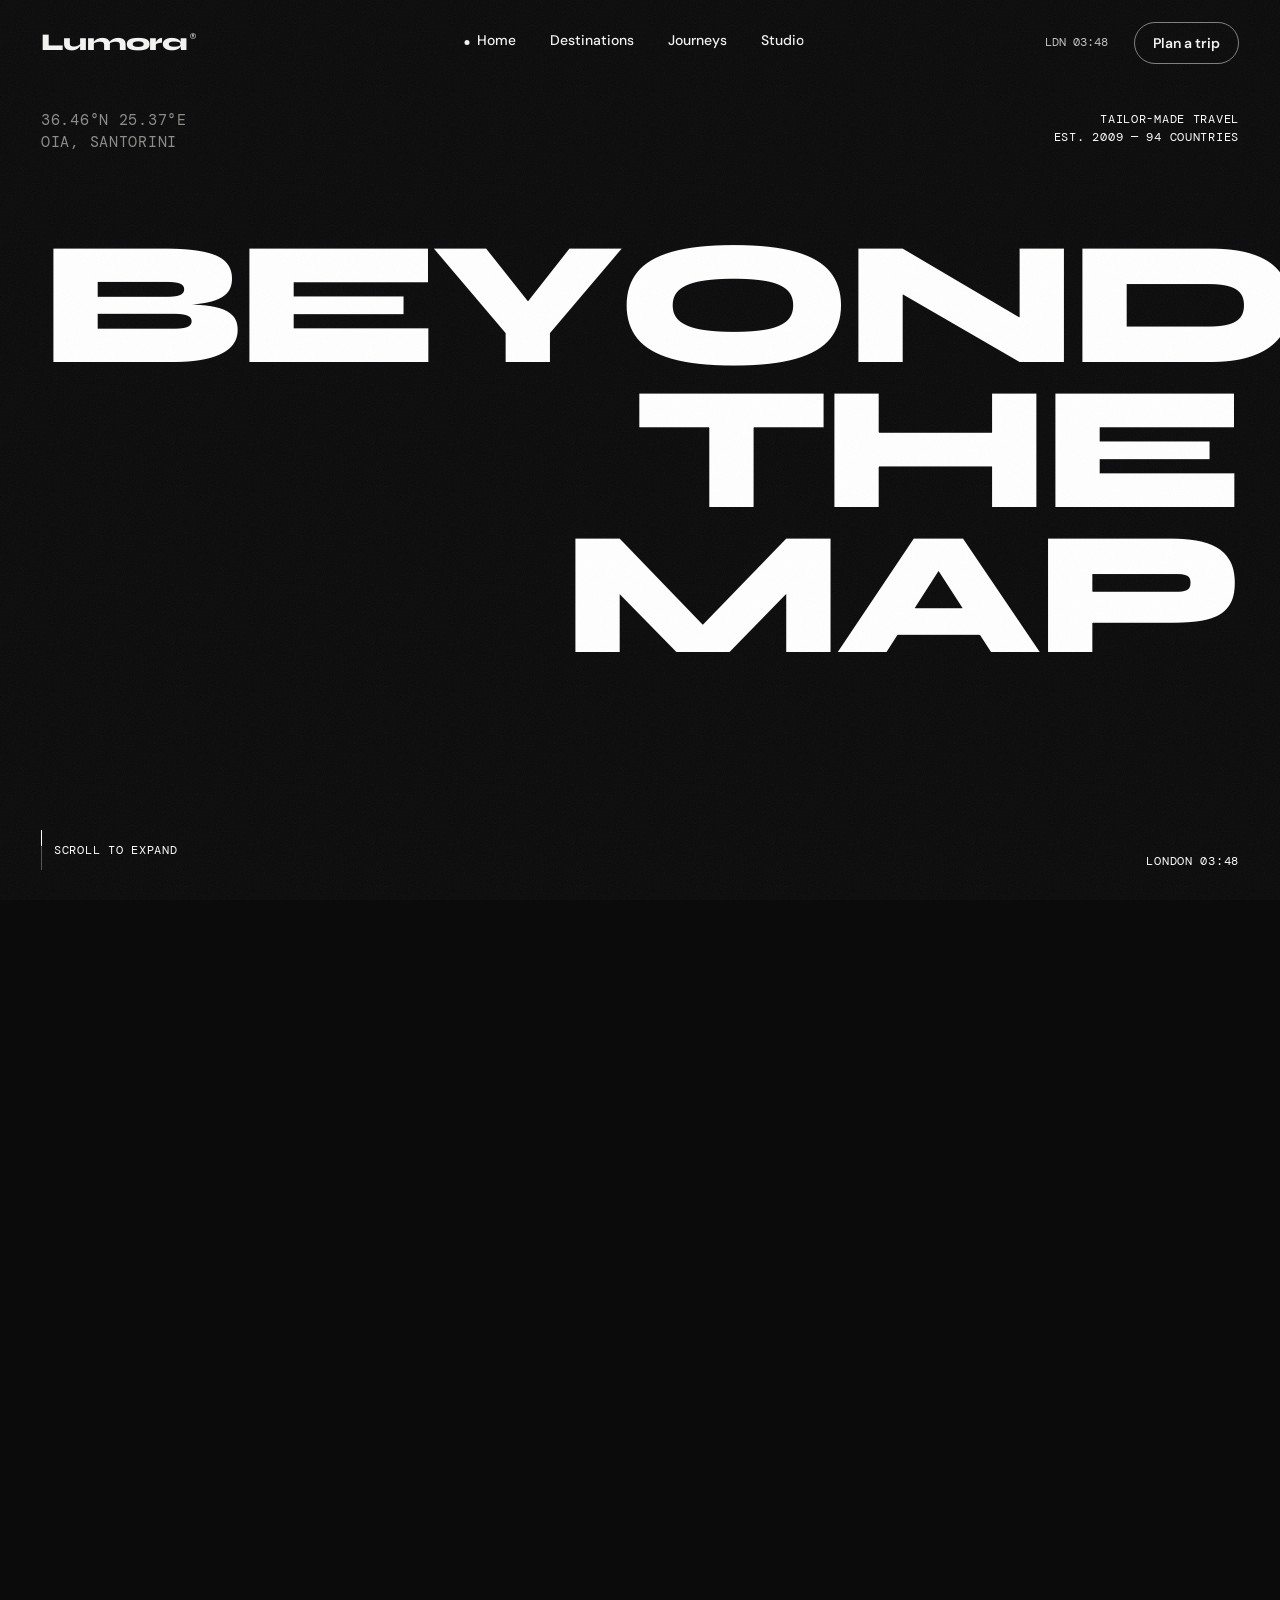
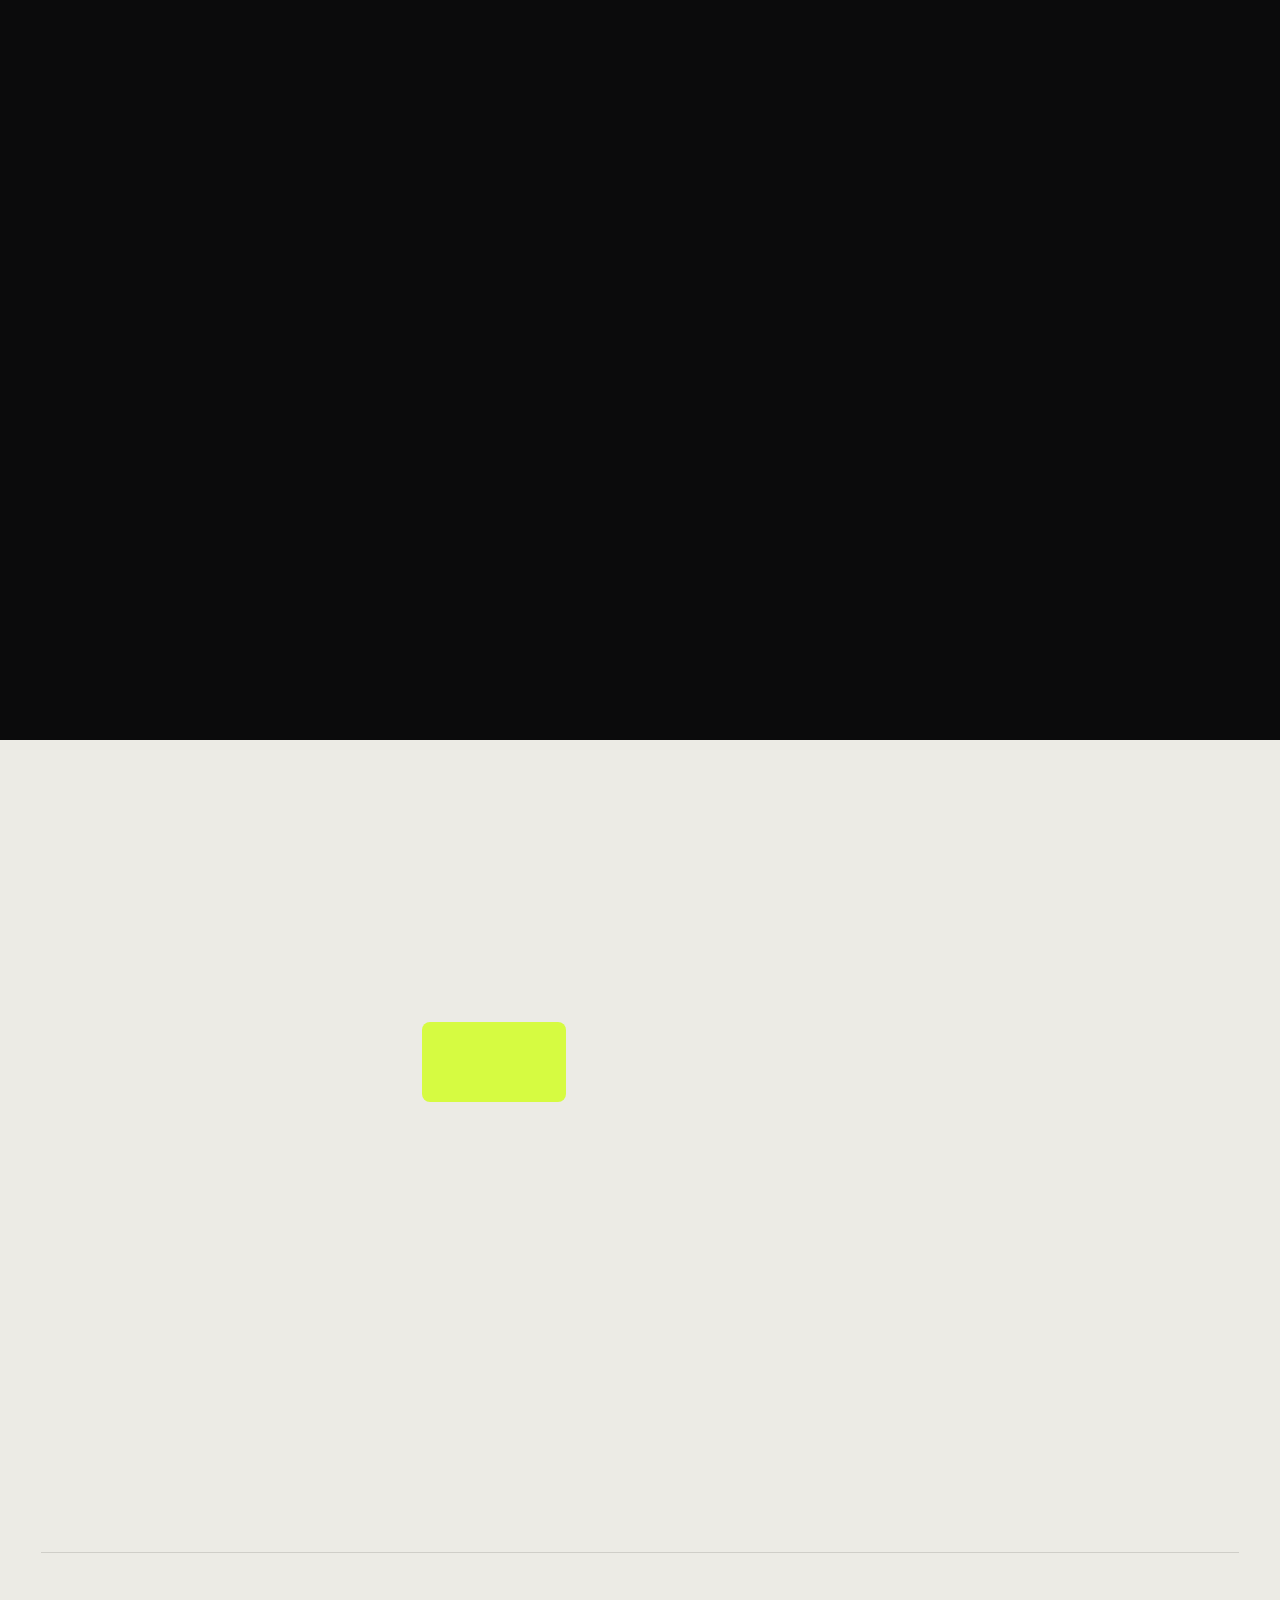
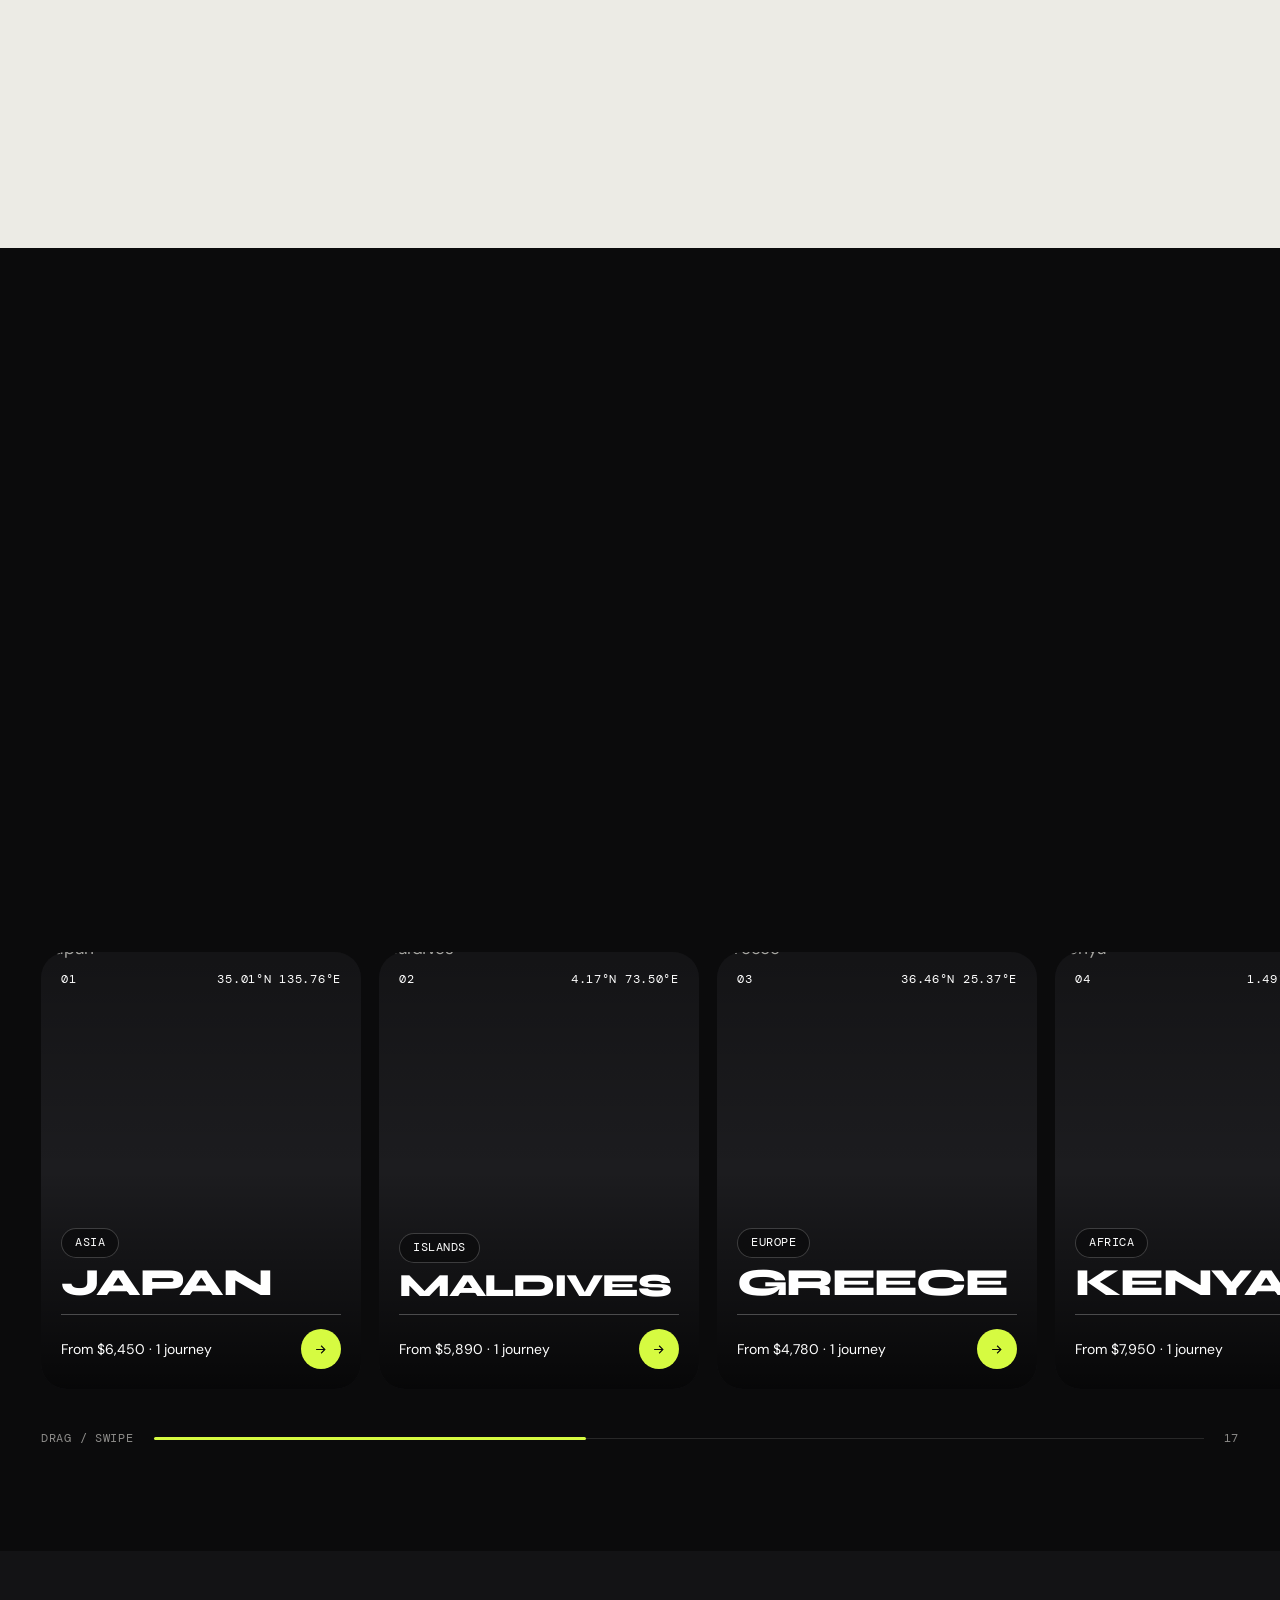
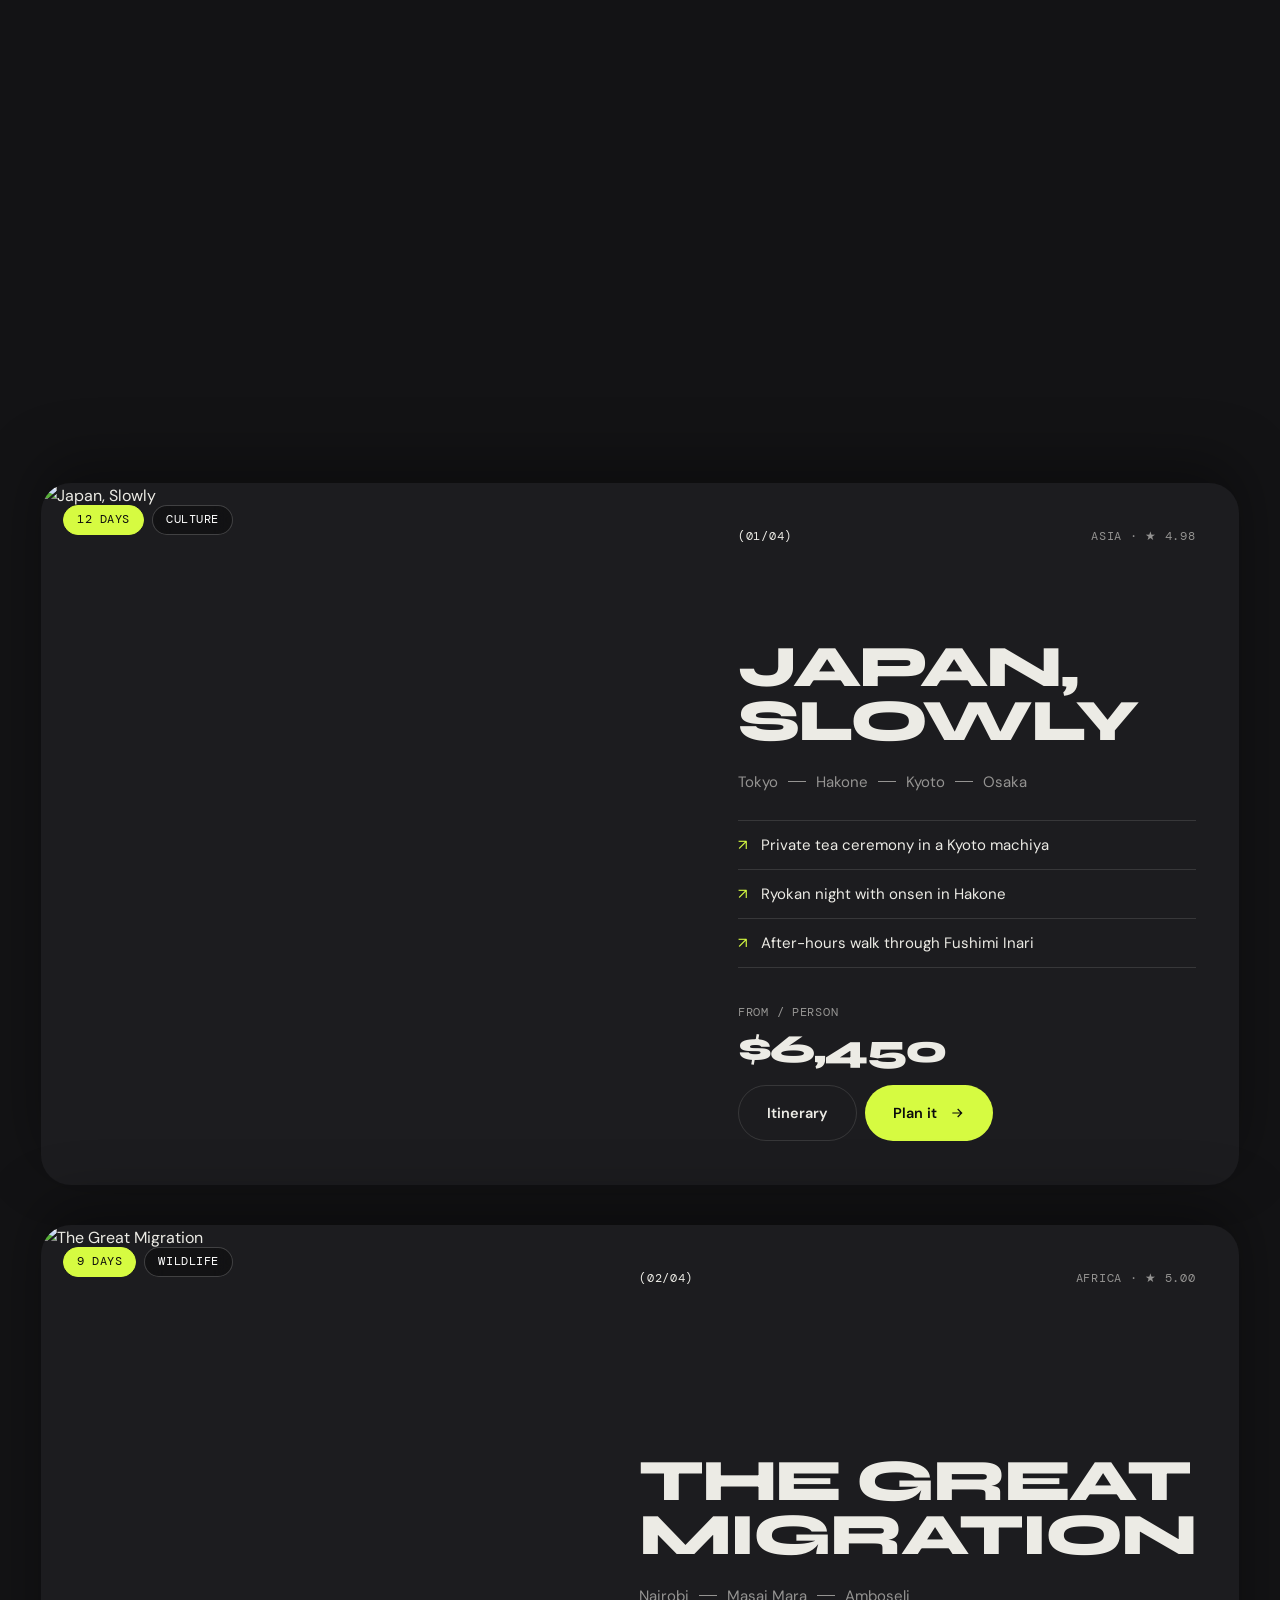
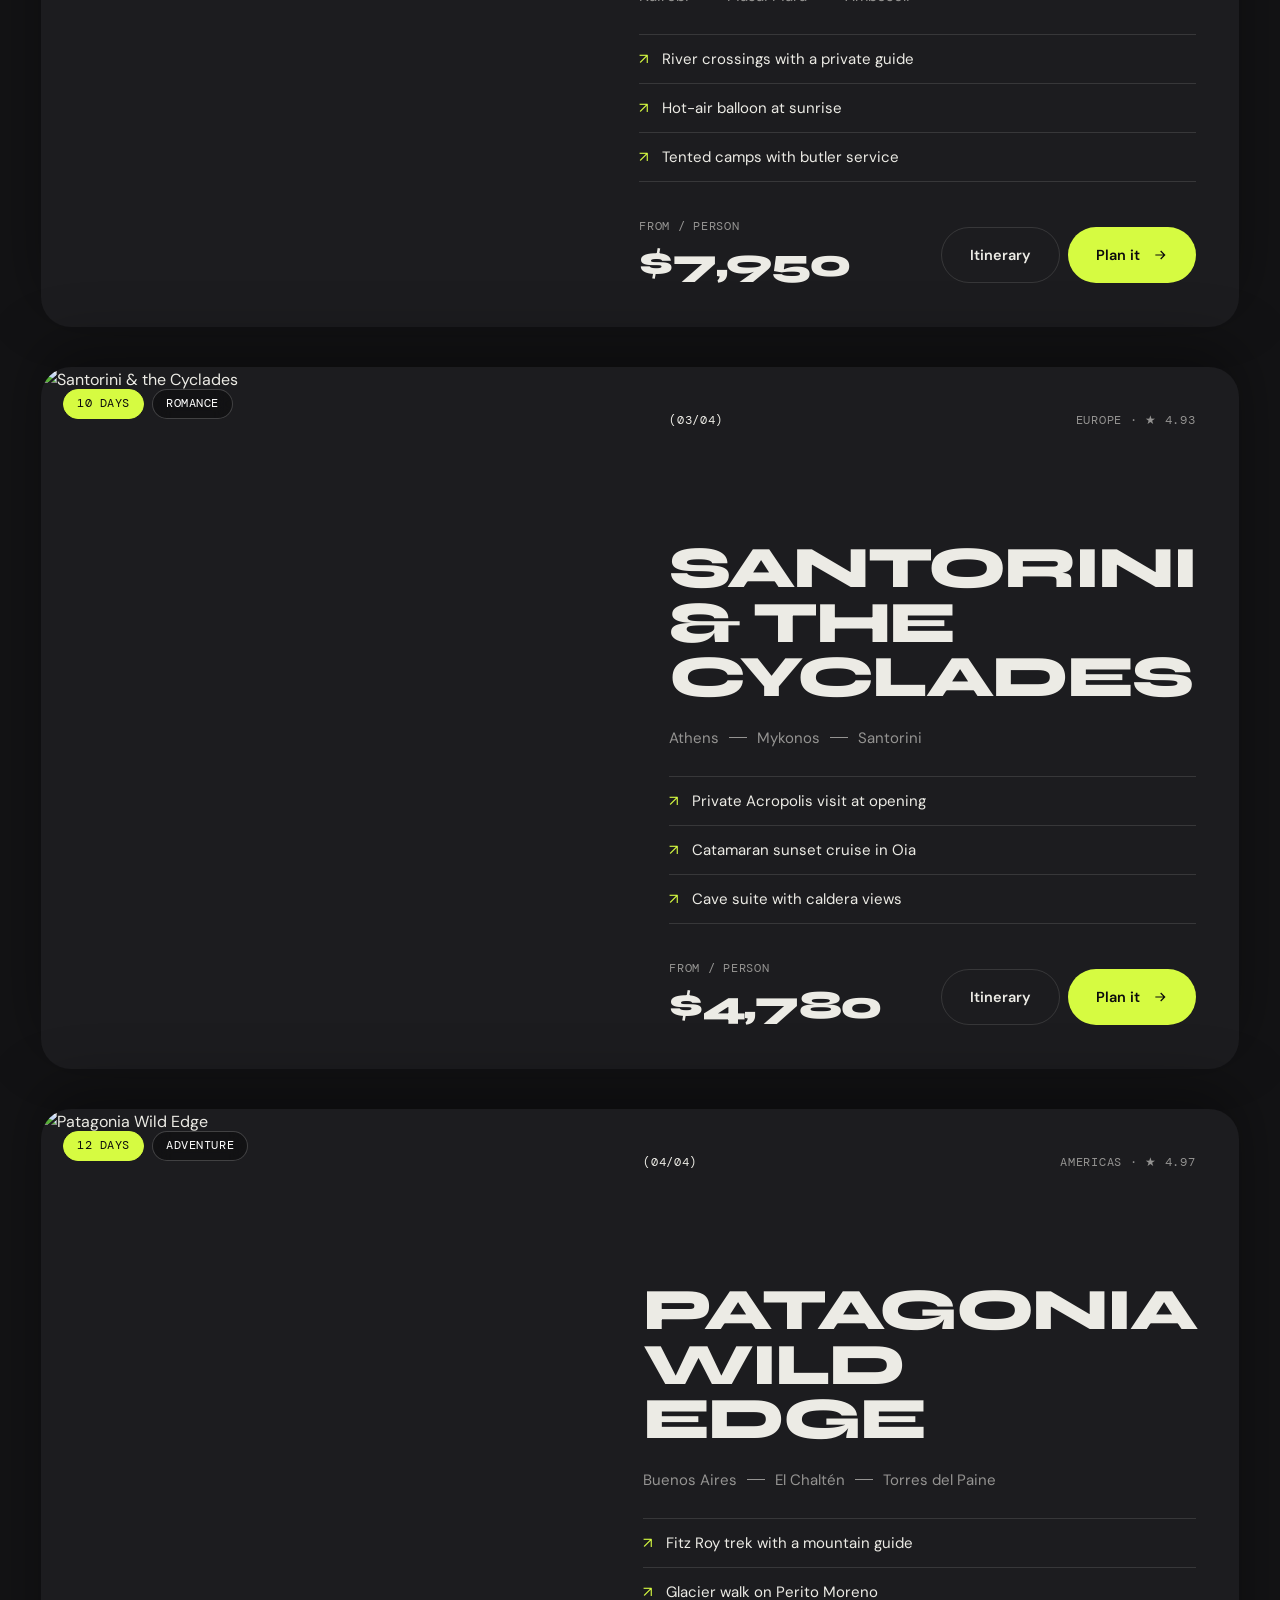
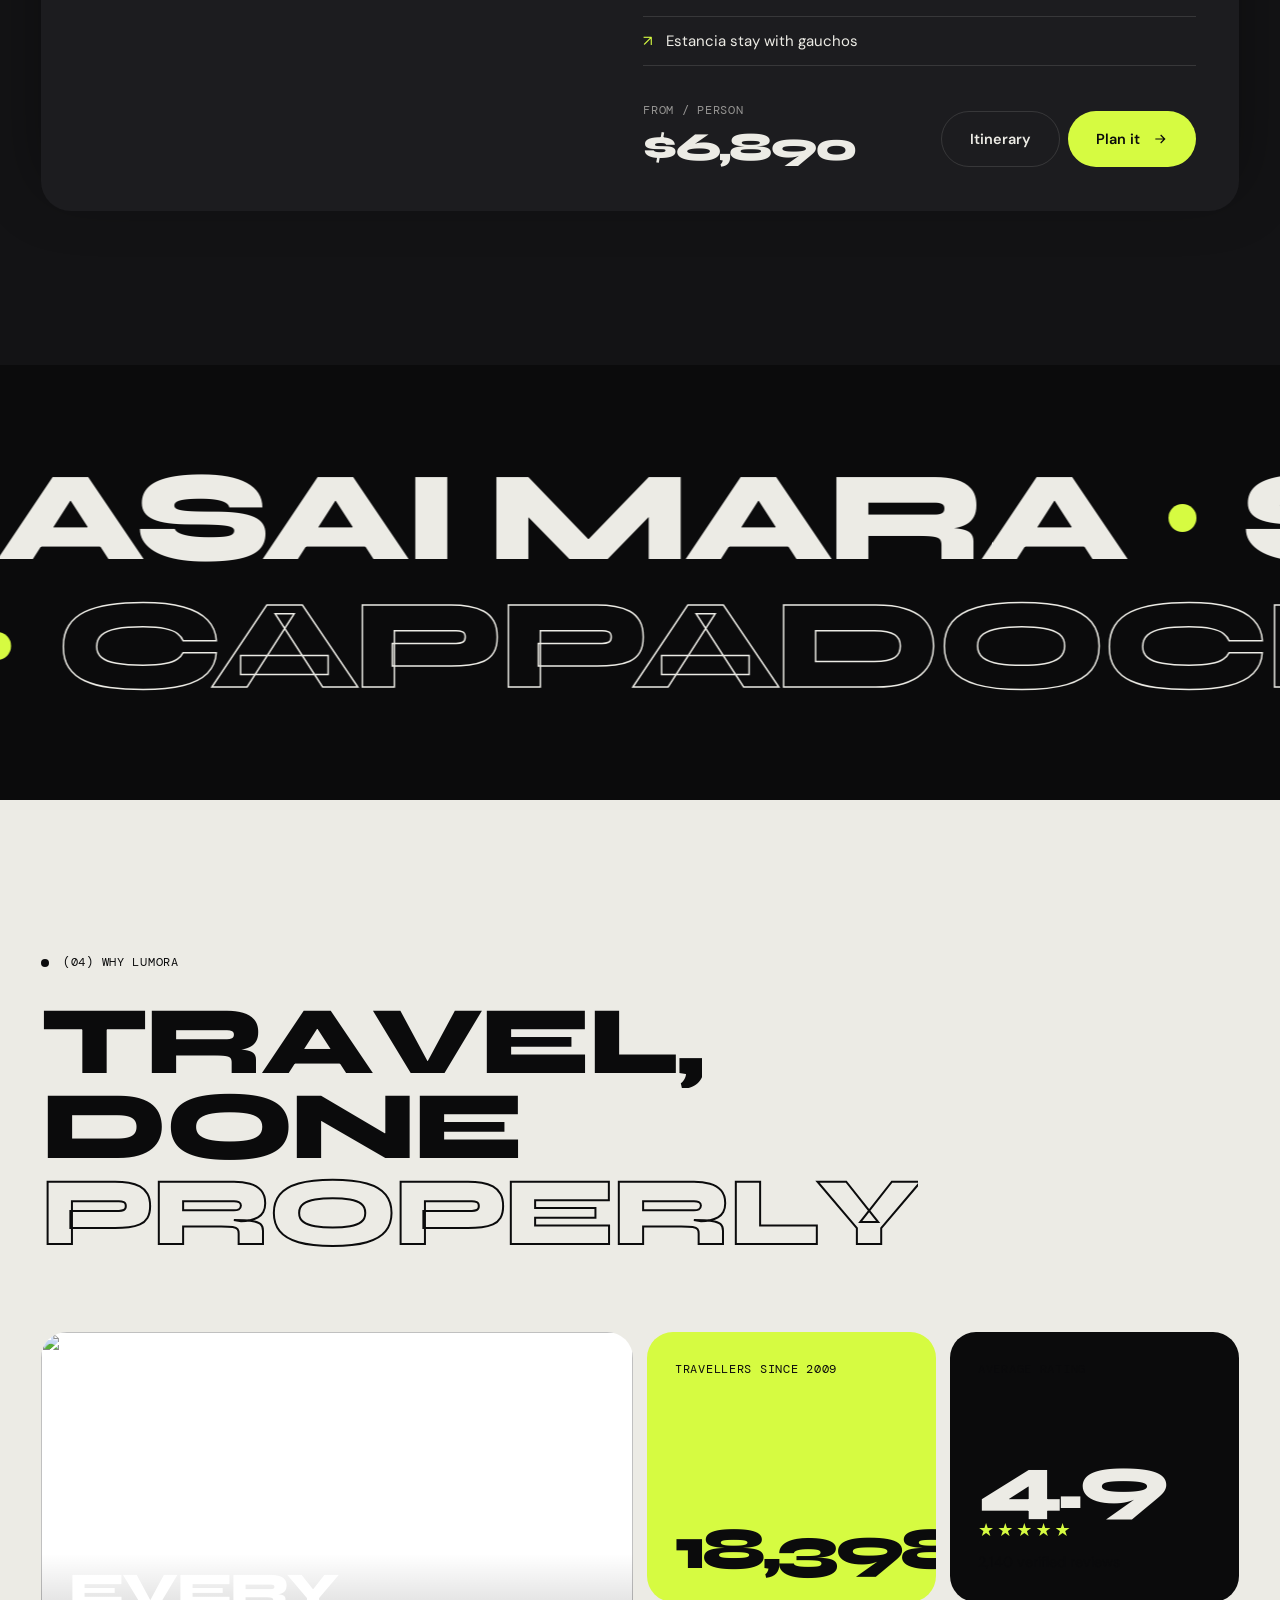
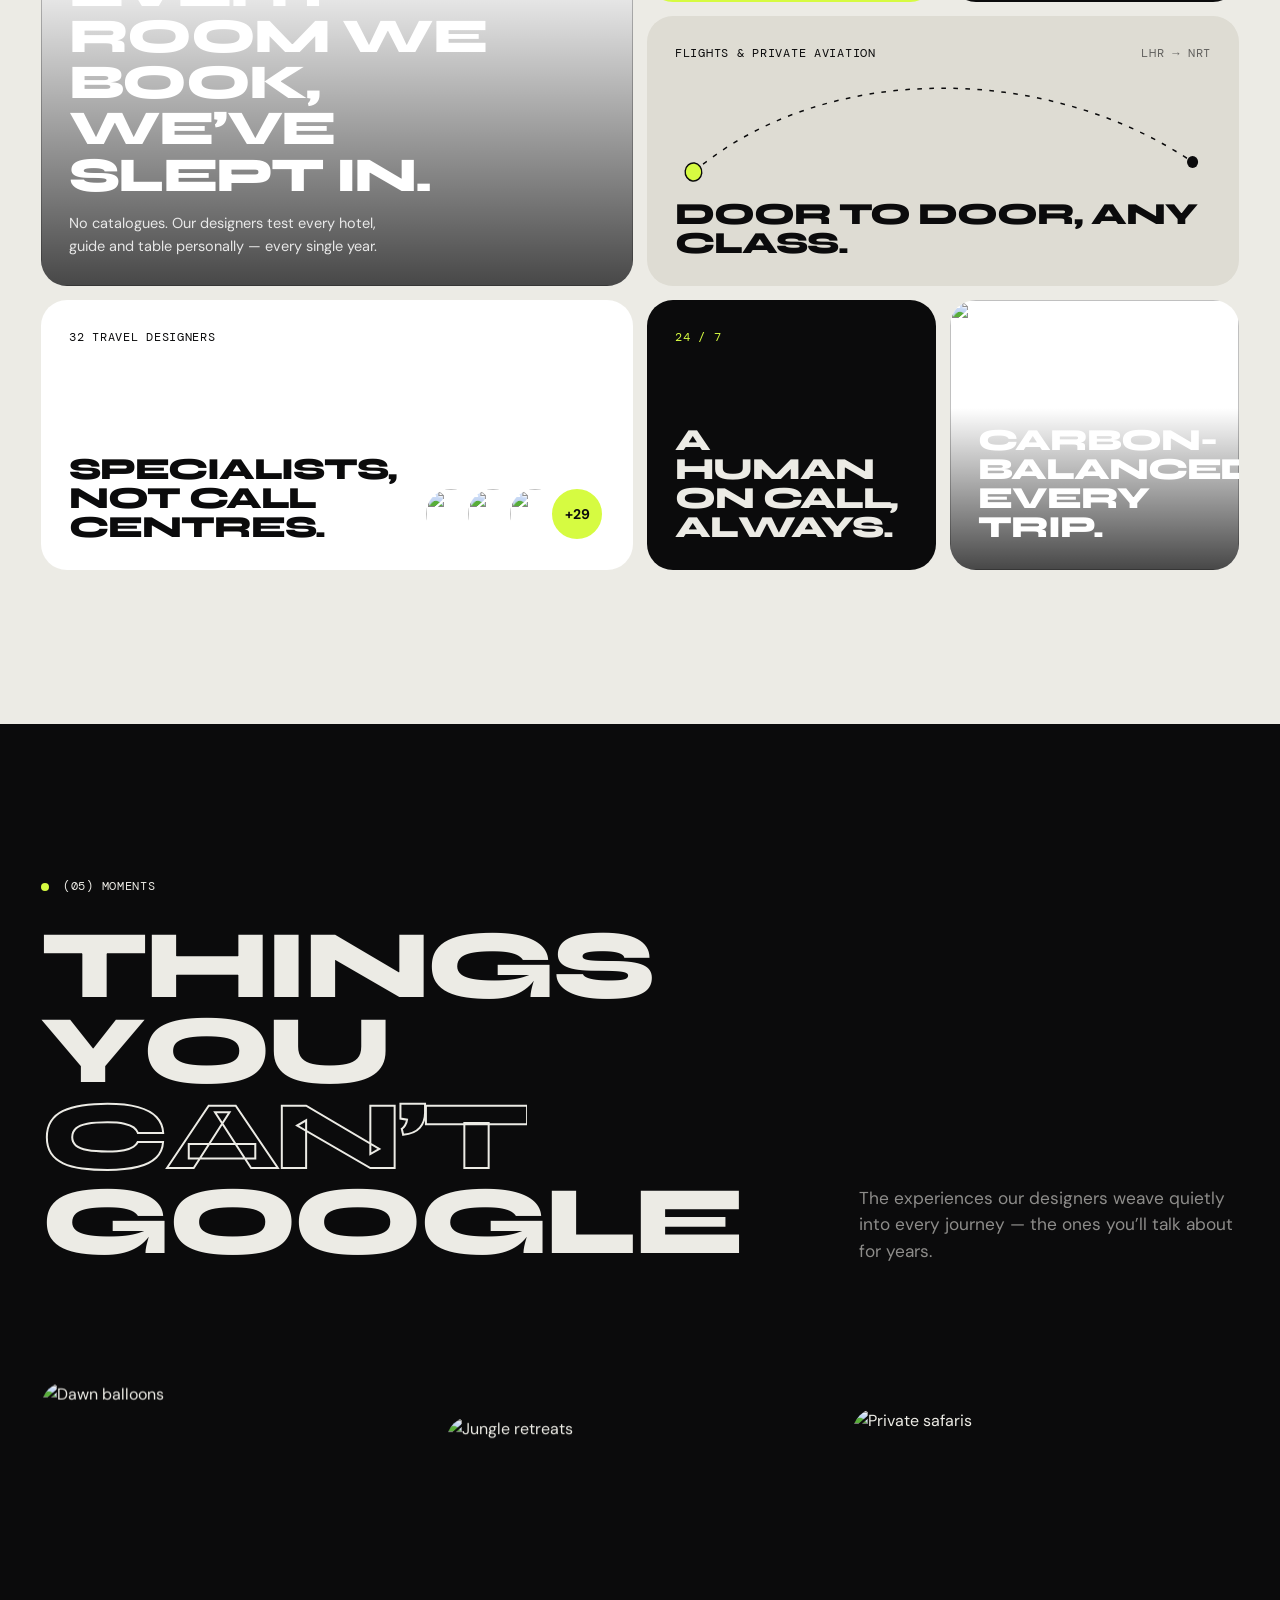
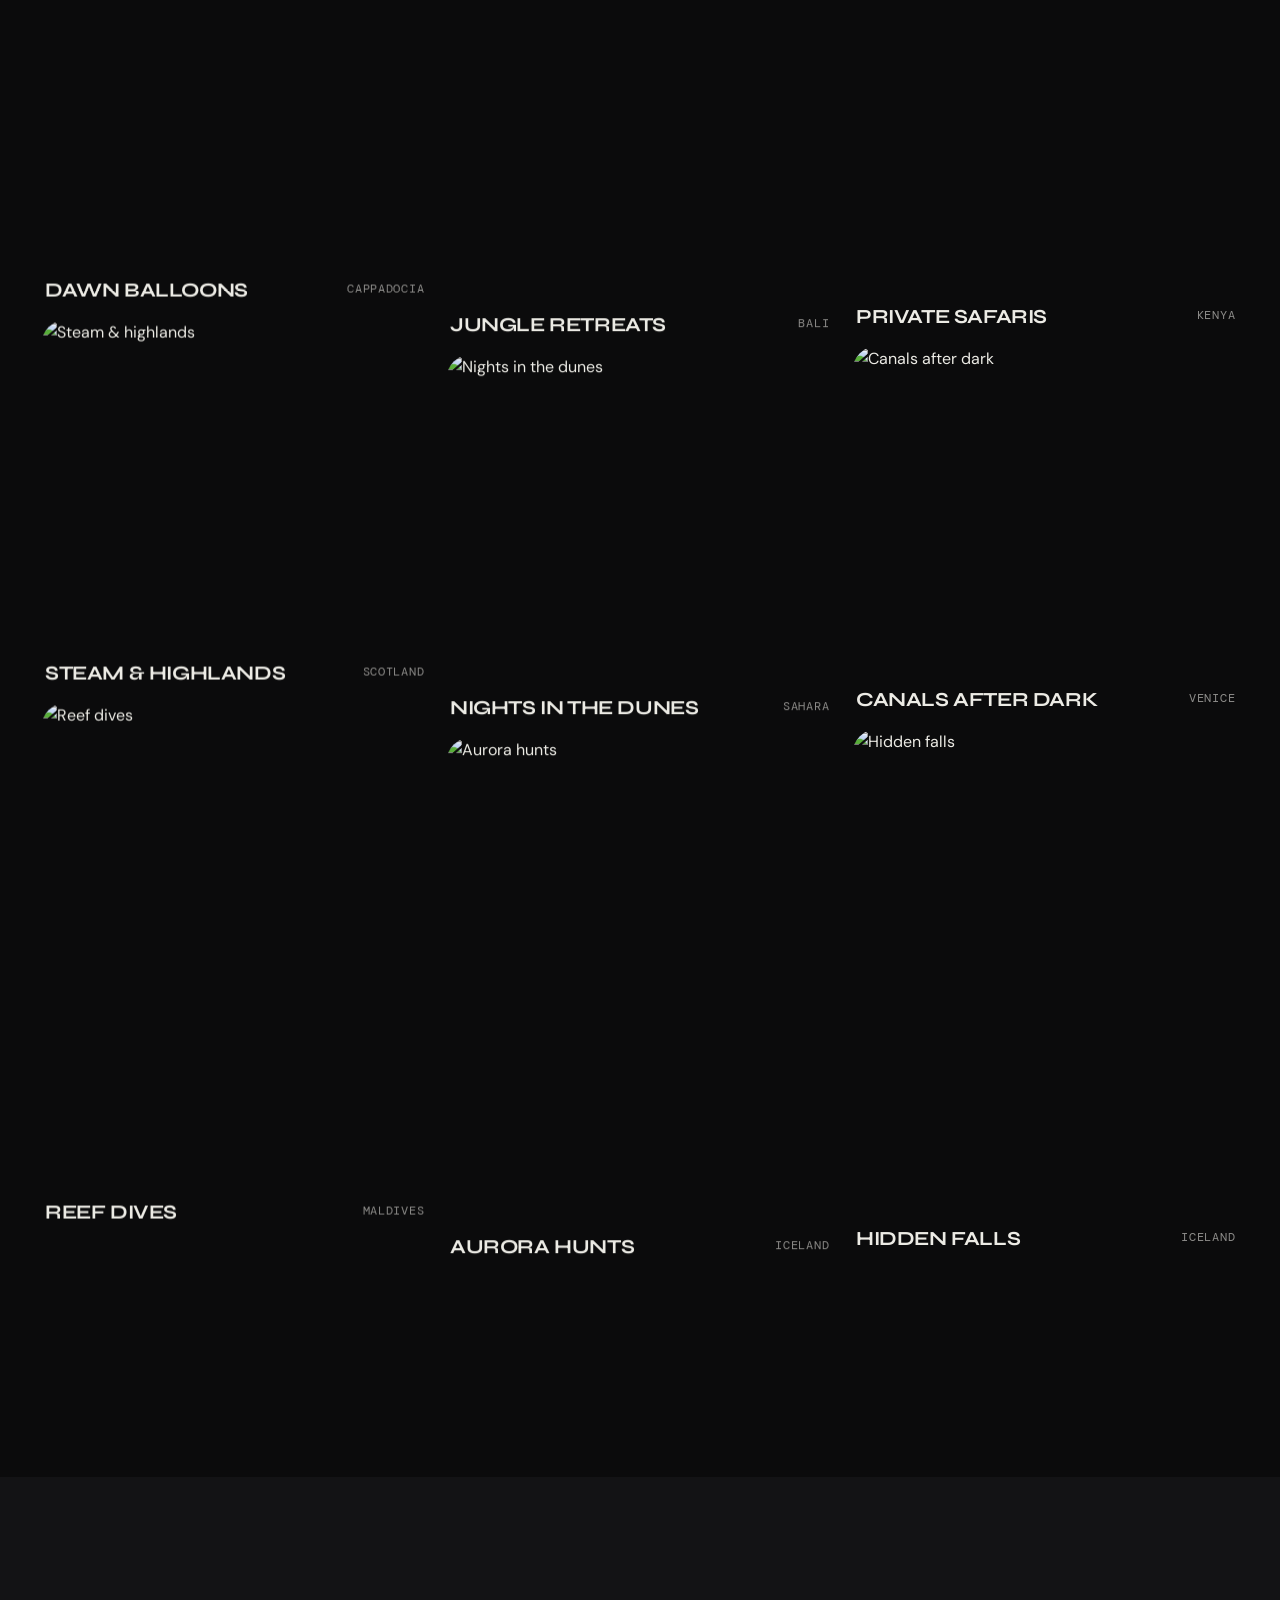
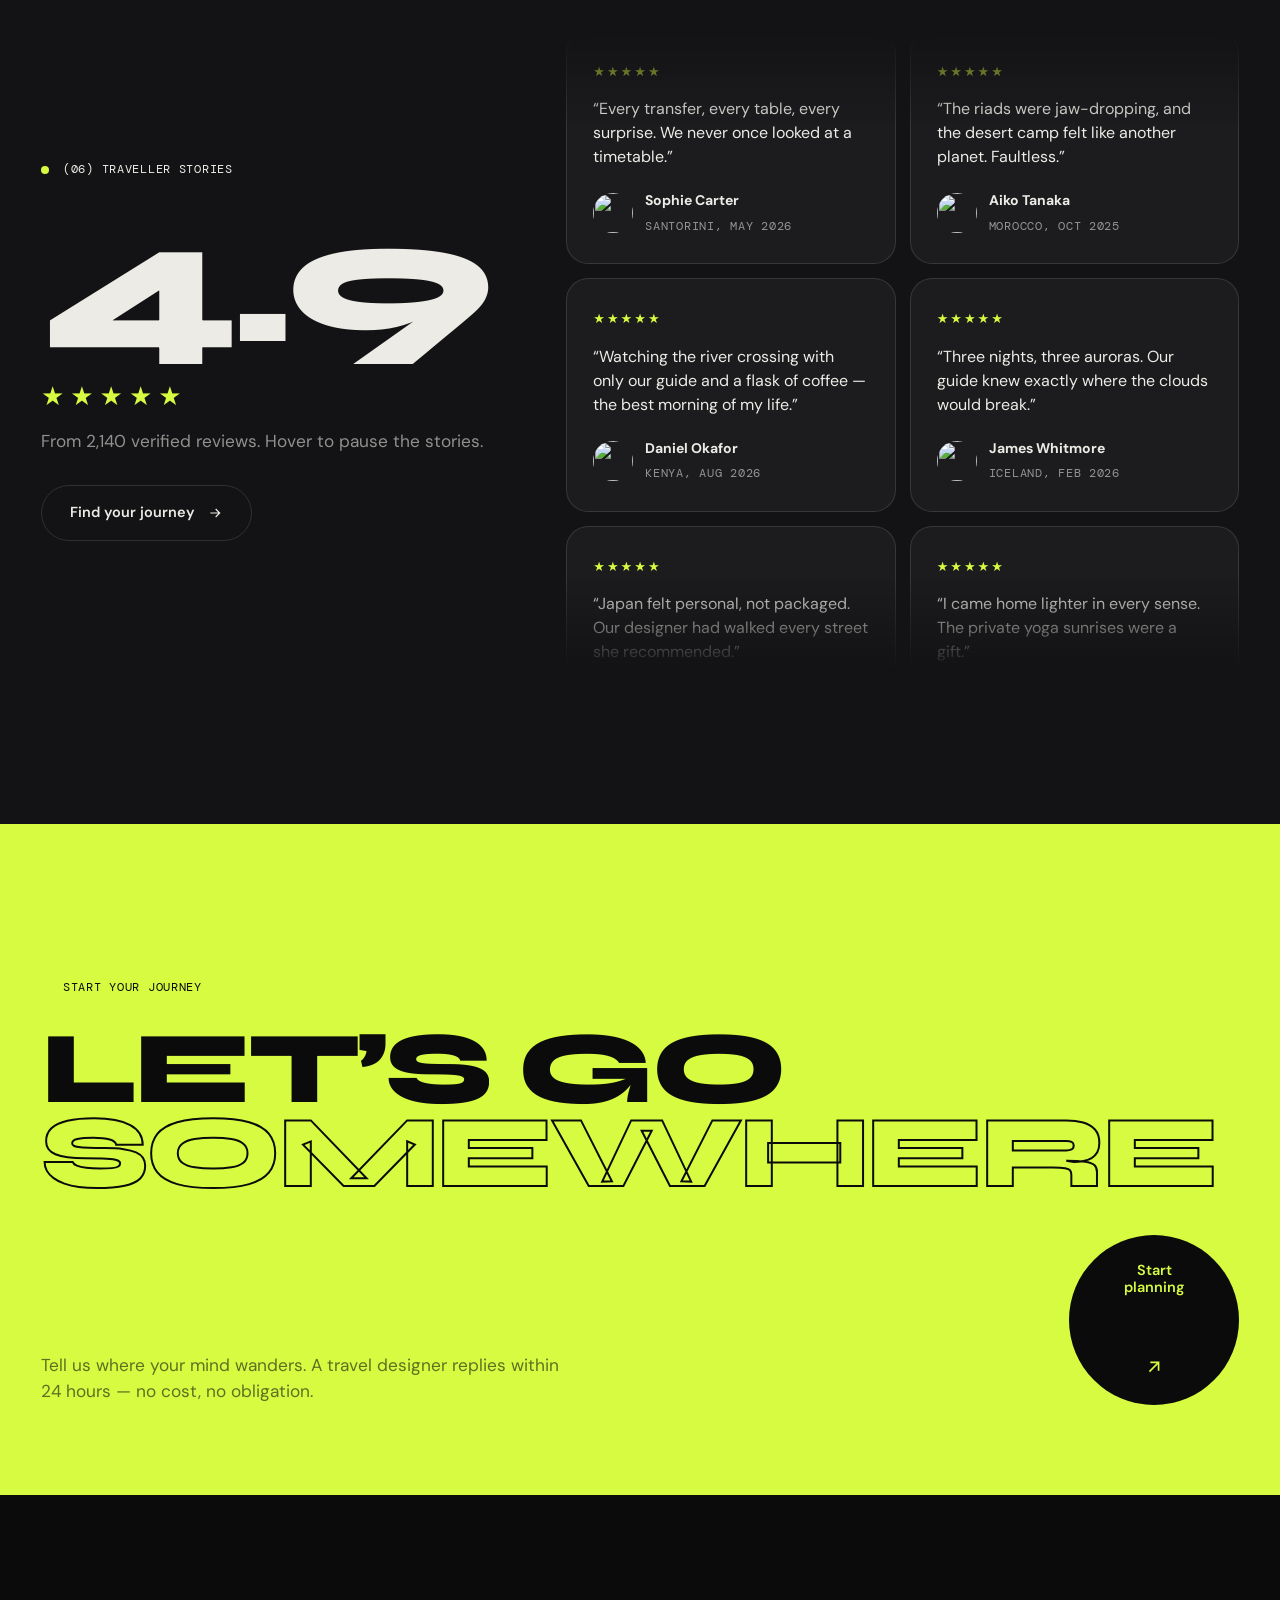
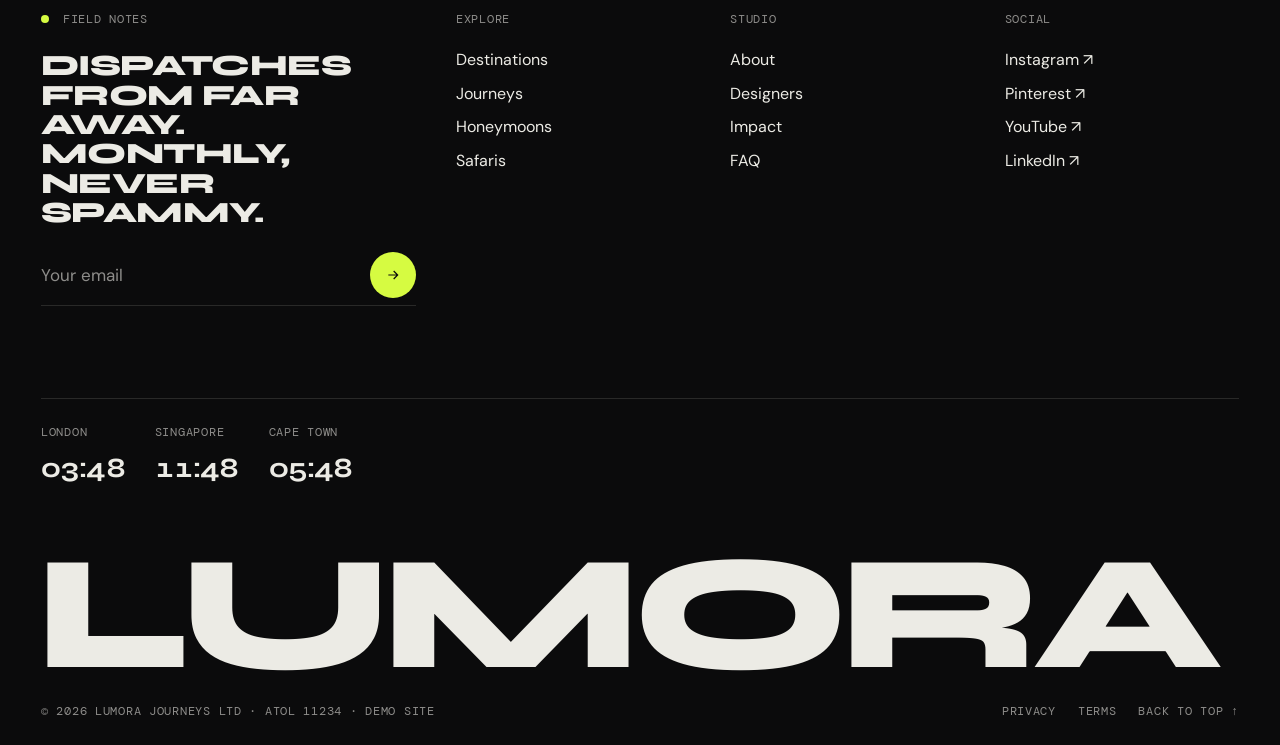
==== commit 0bea6ddf: "Redesign: dark cinematic editorial look New design system (Syne/DM Sans/DM Mono, black + chartreuse)" ====
--- a/index.html
+++ b/index.html
@@ -3,132 +3,108 @@
 <head>
 <meta charset="utf-8">
 <meta name="viewport" content="width=device-width, initial-scale=1">
-<title>Lumora Journeys — Tailor-made luxury travel</title>
-<meta name="description" content="Private, tailor-made journeys to the world’s most extraordinary places. Designed by specialists, from first idea to welcome home.">
-<meta name="theme-color" content="#0f1c18">
-<link rel="icon" href="data:image/svg+xml,%3Csvg xmlns='http://www.w3.org/2000/svg' viewBox='0 0 32 32'%3E%3Ccircle cx='16' cy='16' r='16' fill='%230f1c18'/%3E%3Cpath d='M16 5l2.2 8.8L27 16l-8.8 2.2L16 27l-2.2-8.8L5 16l8.8-2.2z' fill='%23c96a42'/%3E%3C/svg%3E">
+<title>Lumora — Tailor-made journeys beyond the map</title>
+<meta name="description" content="Private, tailor-made journeys to the world’s most extraordinary places. Designed by specialists who have been there.">
+<meta name="theme-color" content="#0b0b0c">
+<link rel="icon" href="data:image/svg+xml,%3Csvg xmlns='http://www.w3.org/2000/svg' viewBox='0 0 32 32'%3E%3Crect width='32' height='32' rx='16' fill='%23d6fb41'/%3E%3Ctext x='16' y='22' font-family='Arial Black' font-size='17' text-anchor='middle' fill='%230b0b0c'%3EL%3C/text%3E%3C/svg%3E">
 <link rel="preconnect" href="https://fonts.googleapis.com">
 <link rel="preconnect" href="https://fonts.gstatic.com" crossorigin>
 <link rel="preconnect" href="https://images.unsplash.com">
-<link href="https://fonts.googleapis.com/css2?family=Fraunces:ital,opsz,wght@0,9..144,300..500;1,9..144,300..500&family=Manrope:wght@400;500;600;700&display=swap" rel="stylesheet">
+<link href="https://fonts.googleapis.com/css2?family=Syne:wght@600;700;800&family=DM+Sans:opsz,wght@9..40,400;9..40,500;9..40,600&family=DM+Mono:wght@400&display=swap" rel="stylesheet">
 <link rel="stylesheet" href="css/style.css">
-<script>try{if(sessionStorage.getItem('lj'))document.documentElement.classList.add('seen')}catch(e){}</script>
+<script>try{if(sessionStorage.getItem('lj2'))document.documentElement.classList.add('seen')}catch(e){}</script>
 </head>
 <body>
-<div class="loader" aria-hidden="true"><div class="loader-word"><span style="animation-delay:0.10s">L</span><span style="animation-delay:0.15s">u</span><span style="animation-delay:0.20s">m</span><span style="animation-delay:0.25s">o</span><span style="animation-delay:0.30s">r</span><span style="animation-delay:0.35s">a</span></div><div class="loader-meta"><span>Tailor-made journeys</span><span>Est. 2009</span></div><i class="loader-bar"></i></div>
-<header class="hdr"><div class="wrap">
-<a class="logo" href="index.html" aria-label="Lumora Journeys home"><svg viewBox="0 0 32 32" fill="none" stroke="currentColor" stroke-width="1.4"><circle cx="16" cy="16" r="14.5"/><path d="M16 3.5l2.6 9.9L28.5 16l-9.9 2.6L16 28.5l-2.6-9.9L3.5 16l9.9-2.6z" fill="currentColor" stroke="none"/></svg><span><b>Lumora</b><small>Journeys</small></span></a>
-<nav class="nav" aria-label="Main"><a href="index.html" class=on>Home</a><a href="destinations.html">Destinations</a><a href="journeys.html">Journeys</a><a href="about.html">Our Story</a></nav>
-<div class="hdr-cta"><a class="tel" href="tel:+442071234567">+44 20 7123 4567</a><a class="btn btn-terra" href="contact.html">Plan a trip <svg viewBox="0 0 24 24" fill="none" stroke="currentColor" stroke-width="1.8"><path d="M5 12h14M13 6l6 6-6 6"/></svg></a></div>
-<button class="burger" aria-label="Menu" aria-expanded="false"><span></span><span></span></button>
-</div></header>
-<div class="mnav"><nav><a href="index.html"><span>Home</span><small>01</small></a><a href="destinations.html"><span>Destinations</span><small>02</small></a><a href="journeys.html"><span>Journeys</span><small>03</small></a><a href="about.html"><span>Our Story</span><small>04</small></a><a href="contact.html"><span>Plan a Trip</span><small>05</small></a></nav><div class="mnav-foot"><a href="tel:+442071234567">+44 20 7123 4567</a><a href="mailto:hello@lumorajourneys.com">hello@lumorajourneys.com</a><span>London · Singapore · Cape Town</span></div></div>
-<main>
-<section class="hero"><div class="hs on"><img src="https://images.unsplash.com/photo-1570077188670-e3a8d69ac5ff?auto=format&fit=crop&w=2200&q=80" alt="Santorini, Greece"></div><div class="hs"><img src="https://images.unsplash.com/photo-1493976040374-85c8e12f0c0e?auto=format&fit=crop&w=2200&q=80" alt="Kyoto, Japan" loading=lazy></div><div class="hs"><img src="https://images.unsplash.com/photo-1514282401047-d79a71a590e8?auto=format&fit=crop&w=2200&q=80" alt="Baa Atoll, Maldives" loading=lazy></div><div class="hs"><img src="https://images.unsplash.com/photo-1516426122078-c23e76319801?auto=format&fit=crop&w=2200&q=80" alt="Masai Mara, Kenya" loading=lazy></div>
-<div class="wrap hero-in">
-  <span class="eyebrow intro-fade">Tailor-made journeys since 2009</span>
-  <h1 class="mask"><span><span>Travel that <em>stays</em></span></span><span><span>with you.</span></span></h1>
-  <div class="hero-row intro-fade"><p>Private, unhurried journeys to the world's most extraordinary places — each one designed from scratch around you.</p><div class="hero-dots"><button class="hdot on" aria-label="Show Santorini"><i></i><b>Santorini</b><small>Greece</small></button><button class="hdot" aria-label="Show Kyoto"><i></i><b>Kyoto</b><small>Japan</small></button><button class="hdot" aria-label="Show Baa Atoll"><i></i><b>Baa Atoll</b><small>Maldives</small></button><button class="hdot" aria-label="Show Masai Mara"><i></i><b>Masai Mara</b><small>Kenya</small></button></div></div>
+<div class="grain" aria-hidden="true"></div>
+<div class="loader" aria-hidden="true"><div class="loader-top mono"><span>Lumora®</span><span>Tailor-made travel — Est. 2009</span></div>
+<div class="loader-frame"><img src="https://images.unsplash.com/photo-1570077188670-e3a8d69ac5ff?auto=format&fit=crop&w=500&q=80" alt=""><img src="https://images.unsplash.com/photo-1493976040374-85c8e12f0c0e?auto=format&fit=crop&w=500&q=80" alt=""><img src="https://images.unsplash.com/photo-1514282401047-d79a71a590e8?auto=format&fit=crop&w=500&q=80" alt=""><img src="https://images.unsplash.com/photo-1516426122078-c23e76319801?auto=format&fit=crop&w=500&q=80" alt=""><img src="https://images.unsplash.com/photo-1531366936337-7c912a4589a7?auto=format&fit=crop&w=500&q=80" alt=""><img src="https://images.unsplash.com/photo-1530789253388-582c481c54b0?auto=format&fit=crop&w=500&q=80" alt=""></div>
+<div class="loader-bot"><span class="mono">Loading the world</span><span class="loader-num">00</span></div></div>
+<div class="curtain" aria-hidden="true"><b>Lumora®</b></div>
+<header class="hdr"><a class="logo" href="index.html" aria-label="Lumora home">Lumora<sup>®</sup></a>
+<nav class="nav" aria-label="Main"><a href="index.html" class=on><span class="roll"><span data-t="Home">Home</span></span></a><a href="destinations.html"><span class="roll"><span data-t="Destinations">Destinations</span></span></a><a href="journeys.html"><span class="roll"><span data-t="Journeys">Journeys</span></span></a><a href="about.html"><span class="roll"><span data-t="Studio">Studio</span></span></a></nav>
+<div class="hdr-r"><span class="clock">LDN <time data-tz="Europe/London">--:--</time></span><a class="hdr-cta" href="contact.html"><span class="roll"><span data-t="Plan a trip">Plan a trip</span></span></a>
+<button class="burger" aria-label="Menu" aria-expanded="false"><em style="font-style:normal">Menu</em><i></i></button></div></header>
+<div class="menu"><nav><a href="index.html"><span>Home</span><small>01</small></a><a href="destinations.html"><span>Destinations</span><small>02</small></a><a href="journeys.html"><span>Journeys</span><small>03</small></a><a href="about.html"><span>Studio</span><small>04</small></a><a href="contact.html"><span>Plan a trip</span><small>05</small></a></nav><div class="menu-foot"><a href="mailto:hello@lumorajourneys.com">hello@lumorajourneys.com</a><a href="tel:+442071234567">+44 20 7123 4567</a><span class="mono">London · Singapore · Cape Town</span></div></div>
+<main id="top">
+<section class="hx"><div class="hx-sticky">
+  <div class="hx-media"><img src="https://images.unsplash.com/photo-1570077188670-e3a8d69ac5ff?auto=format&fit=crop&w=2200&q=80" alt="Oia, Santorini" data-place="Oia, Santorini" data-coord="36.46°N 25.37°E" class=on><img src="https://images.unsplash.com/photo-1493976040374-85c8e12f0c0e?auto=format&fit=crop&w=2200&q=80" alt="Higashiyama, Kyoto" data-place="Higashiyama, Kyoto" data-coord="35.00°N 135.78°E" loading=lazy><img src="https://images.unsplash.com/photo-1514282401047-d79a71a590e8?auto=format&fit=crop&w=2200&q=80" alt="Baa Atoll, Maldives" data-place="Baa Atoll, Maldives" data-coord="5.12°N 73.05°E" loading=lazy><img src="https://images.unsplash.com/photo-1516426122078-c23e76319801?auto=format&fit=crop&w=2200&q=80" alt="Masai Mara, Kenya" data-place="Masai Mara, Kenya" data-coord="1.49°S 35.14°E" loading=lazy></div>
+  <h1 class="hx-title d-xl"><span class="l l1" data-split data-hero>Beyond</span><span class="l l2" data-split data-hero>the map</span></h1>
+  <div class="hx-meta tl mono"><span data-coord>36.46°N 25.37°E</span><br><span data-place>Oia, Santorini</span></div>
+  <div class="hx-meta tr mono">Tailor-made travel<br>Est. 2009 — 94 countries</div>
+  <div class="hx-meta bl mono"><span class="scroll-ln"></span>Scroll to expand</div>
+  <div class="hx-meta br mono">London <time data-tz="Europe/London">--:--</time></div>
+  <div class="hx-end"><h2 class="d-l">Private journeys,<br>designed around you.</h2>
+    <div><p>Unhurried, utterly personal travel to the world’s most extraordinary places — planned by people who have been there.</p>
+    <div class="acts"><a class="btn btn-acc" href="journeys.html"><span class="roll"><span data-t="Explore journeys">Explore journeys</span></span><svg viewBox="0 0 24 24" fill="none" stroke="currentColor" stroke-width="1.8"><path d="M5 12h14M13 6l6 6-6 6"/></svg></a><a class="btn btn-line" href="contact.html"><span class="roll"><span data-t="Plan a trip">Plan a trip</span></span></a></div></div></div>
 </div></section>
 
-<div class="search-wrap"><div class="wrap"><form class="search intro-fade" id="hero-search">
-  <div class="sf"><label for="s-region">Where</label><select id="s-region" name="region"><option value="">Anywhere</option><option value="Europe">Europe</option><option value="Asia">Asia</option><option value="Africa">Africa</option><option value="Middle East">Middle East</option><option value="Americas">Americas</option><option value="Islands">Islands</option></select></div>
-  <div class="sf"><label for="s-style">Travel style</label><select id="s-style" name="style"><option value="">Any style</option><option value="Culture">Culture</option><option value="Beach">Beach</option><option value="Romance">Romance</option><option value="Wildlife">Wildlife</option><option value="Wellness">Wellness</option><option value="Adventure">Adventure</option><option value="Luxury">Luxury</option></select></div>
-  <div class="sf"><label for="s-dur">Duration</label><select id="s-dur" name="dur"><option value="">Any length</option><option value="short">Up to 7 days</option><option value="mid">8 – 10 days</option><option value="long">11+ days</option></select></div>
-  <div class="sf"><label for="s-who">Travellers</label><select id="s-who" name="who"><option>2 adults</option><option>1 adult</option><option>Family</option><option>Group (6+)</option></select></div>
-  <button class="btn btn-terra" type="submit">Find journeys <svg viewBox="0 0 24 24" fill="none" stroke="currentColor" stroke-width="1.8"><path d="M5 12h14M13 6l6 6-6 6"/></svg></button>
-</form></div></div>
-
-<section class="sec"><div class="wrap">
-  <div class="intro-grid">
-    <div class="intro-side rv"><span class="eyebrow">01 — Who we are</span><div class="seal"><svg class="ring" viewBox="0 0 120 120"><defs><path id="c" d="M60,60 m-48,0 a48,48 0 1,1 96,0 a48,48 0 1,1 -96,0"/></defs><text font-size="10.2" letter-spacing="3.1" fill="currentColor" font-family="Manrope" font-weight="600"><textPath href="#c">TAILOR-MADE · SINCE 2009 · LUMORA JOURNEYS · </textPath></text></svg><svg class="star" viewBox="0 0 24 24" fill="currentColor"><path d="M12 0l2.2 9.8L24 12l-9.8 2.2L12 24l-2.2-9.8L0 12l9.8-2.2z"/></svg></div></div>
-    <p class="words">We are a small team of travel designers who believe the best journeys aren't bought off a shelf. We walk the streets, sleep in the rooms and meet the guides — so that every trip we craft feels <em>effortless,</em> personal and quietly unforgettable.</p>
-  </div>
-  <div class="stats rv">
-    <div class="stat"><b data-count="17">0<sup>yrs</sup></b><span>Designing journeys</span></div>
-    <div class="stat"><b data-count="94">0</b><span>Countries explored</span></div>
-    <div class="stat"><b data-count="18400">0<sup>+</sup></b><span>Happy travellers</span></div>
-    <div class="stat"><b data-count="4.9">0<sup>/5</sup></b><span>Average trip rating</span></div>
+<section class="sec bone"><div class="wrap">
+  <div class="m-grid"><div><span class="mono idx rv">(01) The studio</span></div>
+  <p class="manifest" data-split="words">We design <span class="ipill"><img src="https://images.unsplash.com/photo-1503220317375-aaad61436b1b?auto=format&fit=crop&w=400&q=80" alt=""></span> journeys for people who travel to <span class="acc">feel</span> something. Unhurried, private <span class="ipill"><img src="https://images.unsplash.com/photo-1520250497591-112f2f40a3f4?auto=format&fit=crop&w=400&q=80" alt=""></span> and quietly <span class="stroke">unforgettable</span> — from the first call to the final transfer home <span class="ipill"><img src="https://images.unsplash.com/photo-1436491865332-7a61a109cc05?auto=format&fit=crop&w=400&q=80" alt=""></span></p></div>
+  <div class="m-foot st">
+    <div><span class="mono mut">Years designing</span><b data-count="17">0</b></div>
+    <div><span class="mono mut">Countries known</span><b data-count="94">0</b></div>
+    <div><span class="mono mut">Travellers</span><b data-count="18400">0<sup>+</sup></b></div>
+    <div><span class="mono mut">Avg. rating</span><b data-count="4.9">0<sup>/5</sup></b></div>
   </div>
 </div></section>
 
-<div class="marquee" aria-hidden="true"><div class="marquee-track"><span>Kyoto</span><span>Santorini</span><span>Masai Mara</span><span>Patagonia</span><span>Marrakech</span><span>Baa Atoll</span><span>Isle of Skye</span><span>Cappadocia</span><span>Kyoto</span><span>Santorini</span><span>Masai Mara</span><span>Patagonia</span><span>Marrakech</span><span>Baa Atoll</span><span>Isle of Skye</span><span>Cappadocia</span></div></div>
+<section class="sec" style="padding-bottom:clamp(70px,8vw,120px)">
+  <div class="wrap"><div class="sh"><div><span class="mono idx rv">(02) Destinations</span><h2 class="d-l" data-split>Places we<br>know <span class="stroke">by heart</span></h2></div><div class="sh-r rv"><p class="lede">Seventeen corners of the world, each mapped by a designer who calls it a second home.</p><a class="btn btn-line" href="destinations.html"><span class="roll"><span data-t="All destinations">All destinations</span></span><svg viewBox="0 0 24 24" fill="none" stroke="currentColor" stroke-width="1.8"><path d="M5 12h14M13 6l6 6-6 6"/></svg></a></div></div></div>
+  <div class="drag" data-cur="Drag"><div class="drag-track" id="home-dests"></div></div>
+  <div class="drag-bar"><span class="mono mut">Drag / swipe</span><div class="bar"><i></i></div><span class="mono mut">17</span></div>
+</section>
 
-<section class="hz"><div class="hz-sticky">
-  <div class="wrap hz-head"><div><span class="eyebrow">02 — Destinations</span><h2>Where will you <em>wander</em> next?</h2></div><div class="hz-progress"><i></i></div></div>
-  <div class="hz-track"></div>
-</div></section>
+<section class="sec bg2">
+  <div class="wrap"><div class="sh"><div><span class="mono idx rv">(03) Signature journeys</span><h2 class="d-l" data-split>Four ways<br>to <span class="acc">begin</span></h2></div><div class="sh-r rv"><p class="lede">Every itinerary is a starting point. Change the pace, the hotels, the order — it’s yours.</p><a class="btn btn-acc" href="journeys.html"><span class="roll"><span data-t="All 18 journeys">All 18 journeys</span></span><svg viewBox="0 0 24 24" fill="none" stroke="currentColor" stroke-width="1.8"><path d="M5 12h14M13 6l6 6-6 6"/></svg></a></div></div></div>
+  <div class="stack" id="stack"></div>
+</section>
 
-<section class="sec"><div class="wrap">
-  <div class="shead "><div class="rv"><span class="eyebrow">03 — Signature journeys</span><h2>Journeys our travellers <em>can’t stop</em> talking about.</h2></div><div class="shead-side rv"><p>Every itinerary is a starting point. Change the pace, the hotels, the order — it is your journey.</p><a class="btn btn-ink" href="journeys.html">View all journeys <svg viewBox="0 0 24 24" fill="none" stroke="currentColor" stroke-width="1.8"><path d="M5 12h14M13 6l6 6-6 6"/></svg></a></div></div>
-  <div class="grid3 stagger" id="featured"></div>
-</div></section>
+<div class="vm" aria-hidden="true"><div class="vm-row"><span>Kyoto</span><span>Masai Mara</span><span>Santorini</span><span>Patagonia</span><span>Marrakech</span></div><div class="vm-row r2"><span>Baa Atoll</span><span>Isle of Skye</span><span>Cappadocia</span><span>Banff</span><span>Hoi An</span></div></div>
 
-<section class="sec bg-stone"><div class="wrap">
-  <div class="shead "><div class="rv"><span class="eyebrow">04 — Experiences</span><h2>Moments you <em>can’t</em> book anywhere else.</h2></div><div class="shead-side rv"><p>Hover or tap to explore the experiences our designers weave into every journey.</p></div></div>
-  <div class="xp rv"><div class="xpanel on" tabindex="0"><img src="https://images.unsplash.com/photo-1516426122078-c23e76319801?auto=format&fit=crop&w=1400&q=80" alt="Private safaris" loading="lazy">
-<div class="xp-label"><i>01</i>Private safaris</div>
-<div class="xp-body"><small>Wildlife</small><h3>Private safaris</h3><p>Your own guide, your own vehicle and camps where the only sound at night is the bush.</p></div></div><div class="xpanel" tabindex="0"><img src="https://images.unsplash.com/photo-1514282401047-d79a71a590e8?auto=format&fit=crop&w=1400&q=80" alt="Overwater hideaways" loading="lazy">
-<div class="xp-label"><i>02</i>Overwater hideaways</div>
-<div class="xp-body"><small>Islands</small><h3>Overwater hideaways</h3><p>Villas over lagoons so clear you can watch reef sharks from your bed.</p></div></div><div class="xpanel" tabindex="0"><img src="https://images.unsplash.com/photo-1505832018823-50331d70d237?auto=format&fit=crop&w=1400&q=80" alt="Legendary rail journeys" loading="lazy">
-<div class="xp-label"><i>03</i>Legendary rail journeys</div>
-<div class="xp-body"><small>Rail</small><h3>Legendary rail journeys</h3><p>Slow travel at its finest — steam, sleeper cabins and landscapes that unfold by the window.</p></div></div><div class="xpanel" tabindex="0"><img src="https://images.unsplash.com/photo-1520250497591-112f2f40a3f4?auto=format&fit=crop&w=1400&q=80" alt="Retreats that restore" loading="lazy">
-<div class="xp-label"><i>04</i>Retreats that restore</div>
-<div class="xp-body"><small>Wellness</small><h3>Retreats that restore</h3><p>Jungle spas, private yoga and menus that leave you lighter than when you arrived.</p></div></div><div class="xpanel" tabindex="0"><img src="https://images.unsplash.com/photo-1530789253388-582c481c54b0?auto=format&fit=crop&w=1400&q=80" alt="Once-in-a-lifetime" loading="lazy">
-<div class="xp-label"><i>05</i>Once-in-a-lifetime</div>
-<div class="xp-body"><small>Moments</small><h3>Once-in-a-lifetime</h3><p>Dawn balloon flights, after-hours museums and dinners on deserted sandbanks.</p></div></div></div>
-</div></section>
-
-<section class="sec"><div class="wrap proc">
-  <div class="proc-media ri"><img class="px" data-speed=".08" src="https://images.unsplash.com/photo-1488646953014-85cb44e25828?auto=format&fit=crop&w=1200&q=80" alt="Planning a journey with maps and a camera" loading="lazy">
-    <div class="badge"><div class="avs"><img src="https://images.unsplash.com/photo-1534528741775-53994a69daeb?auto=format&fit=crop&w=120&q=80" alt=""><img src="https://images.unsplash.com/photo-1500648767791-00dcc994a43e?auto=format&fit=crop&w=120&q=80" alt=""><img src="https://images.unsplash.com/photo-1544005313-94ddf0286df2?auto=format&fit=crop&w=120&q=80" alt=""></div><p><b>32 travel designers</b>each a specialist in their region</p></div>
-  </div>
-  <div>
-    <div class="rv"><span class="eyebrow">05 — How it works</span><h2>From first idea to <em>“welcome home.”</em></h2></div>
-    <div class="steps">
-      <div class="step rv"><span class="step-n">01</span><div><h3>A real conversation</h3><p>Tell us what moves you — food, wildlife, silence, adventure. We listen first and ask the questions that matter.</p><ul><li>30-min call</li><li>No cost</li></ul></div></div>
-      <div class="step rv"><span class="step-n">02</span><div><h3>Your journey, designed</h3><p>Within days you receive a hand-built itinerary with hotels we know personally and experiences matched to you.</p><ul><li>Unlimited changes</li><li>Clear pricing</li></ul></div></div>
-      <div class="step rv"><span class="step-n">03</span><div><h3>Travel, beautifully</h3><p>Private transfers, hand-picked guides and a 24/7 concierge who knows your name — and your coffee order.</p><ul><li>24/7 support</li><li>Digital travel book</li></ul></div></div>
-      <div class="step rv"><span class="step-n">04</span><div><h3>Come home changed</h3><p>We follow up, gather your stories and start dreaming about the next one together — whenever you are ready.</p><ul><li>Loyalty perks</li></ul></div></div>
-    </div>
-  </div>
-</div></section>
-
-<section class="sec bg-ink"><div class="wrap quotes">
-  <div class="q-media rv"><img src="https://images.unsplash.com/photo-1494790108377-be9c29b29330?auto=format&fit=crop&w=800&q=80" alt="Sophie & James Carter" loading="lazy" class=on><img src="https://images.unsplash.com/photo-1507003211169-0a1dd7228f2d?auto=format&fit=crop&w=800&q=80" alt="Daniel Okafor" loading="lazy"><img src="https://images.unsplash.com/photo-1438761681033-6461ffad8d80?auto=format&fit=crop&w=800&q=80" alt="Emma Lindqvist" loading="lazy"></div>
-  <div class="rv"><span class="eyebrow">06 — Traveller stories</span>
-    <div class="q-stack" style="margin-top:30px"><div class="qs on"><blockquote>Our honeymoon in Santorini and Mykonos was flawless — every transfer, every table, every surprise. We never once looked at a timetable.</blockquote><div class="qs-who"><div><b>Sophie & James Carter</b>Santorini & the Cyclades · May 2026</div></div></div><div class="qs"><blockquote>Watching the river crossing with only our guide and a flask of coffee is the best morning of my life. Lumora knew exactly which camp to put us in.</blockquote><div class="qs-who"><div><b>Daniel Okafor</b>Great Migration Safari · Aug 2026</div></div></div><div class="qs"><blockquote>Japan felt personal, not packaged. Our designer had walked every street she recommended — and it showed in every single day.</blockquote><div class="qs-who"><div><b>Emma Lindqvist</b>Japan, Slowly · Apr 2026</div></div></div></div>
-    <div class="q-nav"><button class="q-prev" aria-label="Previous story"><svg viewBox="0 0 24 24" fill="none" stroke="currentColor" stroke-width="1.8"><path d="M19 12H5M11 6l-6 6 6 6"/></svg></button><button class="q-next" aria-label="Next story"><svg viewBox="0 0 24 24" fill="none" stroke="currentColor" stroke-width="1.8"><path d="M5 12h14M13 6l6 6-6 6"/></svg></button><span class="q-count">01 / 03</span><span class="q-bar"><i></i></span></div>
+<section class="sec bone"><div class="wrap">
+  <div class="sh"><div><span class="mono idx rv">(04) Why Lumora</span><h2 class="d-l" data-split>Travel, done<br><span class="stroke">properly</span></h2></div></div>
+  <div class="bento st">
+    <div class="bx a"><img src="https://images.unsplash.com/photo-1566073771259-6a8506099945?auto=format&fit=crop&w=1400&q=80" alt="" loading="lazy"><span class="mono">Hand-picked stays</span><div><h3>Every room we book, we’ve slept in.</h3><p style="margin-top:14px;opacity:.85">No catalogues. Our designers test every hotel, guide and table personally — every single year.</p></div></div>
+    <div class="bx b"><span class="mono">Travellers since 2009</span><div class="big" data-count="18400">0<sup>+</sup></div></div>
+    <div class="bx c"><span class="mono mut">Average rating</span><div><div class="big">4.9</div><span class="stars">★★★★★</span><p class="mut" style="margin-top:6px">2,140 verified reviews</p></div></div>
+    <div class="bx e"><div class="bx-row"><span class="mono">Flights & private aviation</span><span class="mono mut">LHR → NRT</span></div>
+      <svg class="flight" viewBox="0 0 580 110" preserveAspectRatio="none"><path class="dash" d="M20 95 C 160 -15, 400 -15, 560 85" fill="none" stroke="#0b0b0c" stroke-width="1.5"/><circle cx="20" cy="95" r="6" fill="#0b0b0c"/><circle cx="560" cy="85" r="6" fill="#0b0b0c"/><g class="plane"><circle r="9" fill="#d6fb41" stroke="#0b0b0c" stroke-width="1.5"/></g></svg>
+      <h3>Door to door, any class.</h3></div>
+    <div class="bx d"><span class="mono">32 travel designers</span><div class="bx-row"><h3 style="max-width:330px">Specialists, not call centres.</h3><div class="avs"><img src="https://images.unsplash.com/photo-1544005313-94ddf0286df2?auto=format&fit=crop&w=140&q=80" alt=""><img src="https://images.unsplash.com/photo-1507003211169-0a1dd7228f2d?auto=format&fit=crop&w=140&q=80" alt=""><img src="https://images.unsplash.com/photo-1534528741775-53994a69daeb?auto=format&fit=crop&w=140&q=80" alt=""><span>+29</span></div></div></div>
+    <div class="bx f" style="background:var(--ink);color:var(--bone)"><span class="mono" style="color:var(--acc)">24 / 7</span><h3>A human on call, always.</h3></div>
+    <div class="bx g"><img src="https://images.unsplash.com/photo-1559128010-7c1ad6e1b6a5?auto=format&fit=crop&w=900&q=80" alt="" loading="lazy"><span class="mono">B Corp certified</span><h3>Carbon-balanced, every trip.</h3></div>
   </div>
 </div></section>
 
 <section class="sec"><div class="wrap">
-  <div class="shead "><div class="rv"><span class="eyebrow">07 — The journal</span><h2>Stories from <em>the road.</em></h2></div><div class="shead-side rv"><a class="link-u" href="#">Read the journal <svg viewBox="0 0 24 24" fill="none" stroke="currentColor" stroke-width="1.8"><path d="M5 12h14M13 6l6 6-6 6"/></svg></a></div></div>
-  <div class="journal stagger"><a class="post" href="#" data-cursor="Read"><div class="post-media"><img src="https://images.unsplash.com/photo-1528360983277-13d401cdc186?auto=format&fit=crop&w=1000&q=80" alt="" loading="lazy"></div><small><b>Japan</b> · 8 min read</small><h3>The quiet side of Tokyo: neighbourhoods the guidebooks skip</h3></a><a class="post" href="#" data-cursor="Read"><div class="post-media"><img src="https://images.unsplash.com/photo-1539020140153-e479b8c22e70?auto=format&fit=crop&w=1000&q=80" alt="" loading="lazy"></div><small><b>Morocco</b> · 6 min read</small><h3>A night in the medina: how to choose the perfect riad</h3></a><a class="post" href="#" data-cursor="Read"><div class="post-media"><img src="https://images.unsplash.com/photo-1534008897995-27a23e859048?auto=format&fit=crop&w=1000&q=80" alt="" loading="lazy"></div><small><b>Thailand</b> · 5 min read</small><h3>Island-hopping the Andaman Sea before the crowds wake up</h3></a></div>
+  <div class="sh"><div><span class="mono idx rv">(05) Moments</span><h2 class="d-l" data-split>Things you<br><span class="stroke">can’t</span> google</h2></div><div class="sh-r rv"><p class="lede">The experiences our designers weave quietly into every journey — the ones you’ll talk about for years.</p></div></div>
+  <div class="cols"><div class="col" data-speed=".03"><div class="mo"><div class="mo-media"><img src="https://images.unsplash.com/photo-1530789253388-582c481c54b0?auto=format&fit=crop&w=900&q=80" alt="Dawn balloons" loading="lazy"></div><div class="mo-cap"><b>Dawn balloons</b><span class="mono mut">Cappadocia</span></div></div><div class="mo"><div class="mo-media"><img src="https://images.unsplash.com/photo-1505832018823-50331d70d237?auto=format&fit=crop&w=900&q=80" alt="Steam & highlands" loading="lazy"></div><div class="mo-cap"><b>Steam & highlands</b><span class="mono mut">Scotland</span></div></div><div class="mo"><div class="mo-media"><img src="https://images.unsplash.com/photo-1544551763-46a013bb70d5?auto=format&fit=crop&w=900&q=80" alt="Reef dives" loading="lazy"></div><div class="mo-cap"><b>Reef dives</b><span class="mono mut">Maldives</span></div></div></div><div class="col" data-speed="-.05"><div class="mo"><div class="mo-media"><img src="https://images.unsplash.com/photo-1520250497591-112f2f40a3f4?auto=format&fit=crop&w=900&q=80" alt="Jungle retreats" loading="lazy"></div><div class="mo-cap"><b>Jungle retreats</b><span class="mono mut">Bali</span></div></div><div class="mo"><div class="mo-media"><img src="https://images.unsplash.com/photo-1489493585363-d69421e0edd3?auto=format&fit=crop&w=900&q=80" alt="Nights in the dunes" loading="lazy"></div><div class="mo-cap"><b>Nights in the dunes</b><span class="mono mut">Sahara</span></div></div><div class="mo"><div class="mo-media"><img src="https://images.unsplash.com/photo-1531366936337-7c912a4589a7?auto=format&fit=crop&w=900&q=80" alt="Aurora hunts" loading="lazy"></div><div class="mo-cap"><b>Aurora hunts</b><span class="mono mut">Iceland</span></div></div></div><div class="col" data-speed=".05"><div class="mo"><div class="mo-media"><img src="https://images.unsplash.com/photo-1547471080-7cc2caa01a7e?auto=format&fit=crop&w=900&q=80" alt="Private safaris" loading="lazy"></div><div class="mo-cap"><b>Private safaris</b><span class="mono mut">Kenya</span></div></div><div class="mo"><div class="mo-media"><img src="https://images.unsplash.com/photo-1523906834658-6e24ef2386f9?auto=format&fit=crop&w=900&q=80" alt="Canals after dark" loading="lazy"></div><div class="mo-cap"><b>Canals after dark</b><span class="mono mut">Venice</span></div></div><div class="mo"><div class="mo-media"><img src="https://images.unsplash.com/photo-1517760444937-f6397edcbbcd?auto=format&fit=crop&w=900&q=80" alt="Hidden falls" loading="lazy"></div><div class="mo-cap"><b>Hidden falls</b><span class="mono mut">Iceland</span></div></div></div></div>
 </div></section>
-<section class="cta"><div class="cta-img"><img class="px" data-speed=".12" src="https://images.unsplash.com/photo-1507525428034-b723cf961d3e?auto=format&fit=crop&w=2000&q=80" alt="" loading="lazy"></div>
-<div class="wrap light"><span class="eyebrow rv">Start your story</span><h2 class="rv">Your next chapter begins with a <em>conversation.</em></h2>
-<p class="rv">Tell us where your mind wanders. A travel designer will come back within 24 hours with ideas — no obligation, no cost.</p>
-<div class="cta-actions rv"><a class="btn btn-terra" href="contact.html">Plan my journey <svg viewBox="0 0 24 24" fill="none" stroke="currentColor" stroke-width="1.8"><path d="M5 12h14M13 6l6 6-6 6"/></svg></a><a class="btn btn-ghost" href="tel:+442071234567">Call +44 20 7123 4567</a></div></div></section>
+
+<section class="sec bg2"><div class="wrap rev">
+  <div class="rev-score"><span class="mono idx rv">(06) Traveller stories</span><div class="d-xl" data-split style="margin-top:30px">4.9</div><div class="stars">★★★★★</div><p class="lede">From 2,140 verified reviews. Hover to pause the stories.</p><a class="btn btn-line" href="journeys.html"><span class="roll"><span data-t="Find your journey">Find your journey</span></span><svg viewBox="0 0 24 24" fill="none" stroke="currentColor" stroke-width="1.8"><path d="M5 12h14M13 6l6 6-6 6"/></svg></a></div>
+  <div class="rev-cols"><div class="rev-col"><div class="rc"><span class="stars">★★★★★</span><p>“Every transfer, every table, every surprise. We never once looked at a timetable.”</p><div class="rc-who"><img src="https://images.unsplash.com/photo-1494790108377-be9c29b29330?auto=format&fit=crop&w=120&q=80" alt="" loading="lazy"><div><b>Sophie Carter</b><span class="mono mut">Santorini, May 2026</span></div></div></div><div class="rc"><span class="stars">★★★★★</span><p>“Watching the river crossing with only our guide and a flask of coffee — the best morning of my life.”</p><div class="rc-who"><img src="https://images.unsplash.com/photo-1507003211169-0a1dd7228f2d?auto=format&fit=crop&w=120&q=80" alt="" loading="lazy"><div><b>Daniel Okafor</b><span class="mono mut">Kenya, Aug 2026</span></div></div></div><div class="rc"><span class="stars">★★★★★</span><p>“Japan felt personal, not packaged. Our designer had walked every street she recommended.”</p><div class="rc-who"><img src="https://images.unsplash.com/photo-1438761681033-6461ffad8d80?auto=format&fit=crop&w=120&q=80" alt="" loading="lazy"><div><b>Emma Lindqvist</b><span class="mono mut">Japan, Apr 2026</span></div></div></div><div class="rc"><span class="stars">★★★★★</span><p>“Wild, remote and somehow completely seamless. The estancia night alone was worth the flight.”</p><div class="rc-who"><img src="https://images.unsplash.com/photo-1500648767791-00dcc994a43e?auto=format&fit=crop&w=120&q=80" alt="" loading="lazy"><div><b>Marco Bellini</b><span class="mono mut">Patagonia, Jan 2026</span></div></div></div><div class="rc"><span class="stars">★★★★★</span><p>“Every transfer, every table, every surprise. We never once looked at a timetable.”</p><div class="rc-who"><img src="https://images.unsplash.com/photo-1494790108377-be9c29b29330?auto=format&fit=crop&w=120&q=80" alt="" loading="lazy"><div><b>Sophie Carter</b><span class="mono mut">Santorini, May 2026</span></div></div></div><div class="rc"><span class="stars">★★★★★</span><p>“Watching the river crossing with only our guide and a flask of coffee — the best morning of my life.”</p><div class="rc-who"><img src="https://images.unsplash.com/photo-1507003211169-0a1dd7228f2d?auto=format&fit=crop&w=120&q=80" alt="" loading="lazy"><div><b>Daniel Okafor</b><span class="mono mut">Kenya, Aug 2026</span></div></div></div><div class="rc"><span class="stars">★★★★★</span><p>“Japan felt personal, not packaged. Our designer had walked every street she recommended.”</p><div class="rc-who"><img src="https://images.unsplash.com/photo-1438761681033-6461ffad8d80?auto=format&fit=crop&w=120&q=80" alt="" loading="lazy"><div><b>Emma Lindqvist</b><span class="mono mut">Japan, Apr 2026</span></div></div></div><div class="rc"><span class="stars">★★★★★</span><p>“Wild, remote and somehow completely seamless. The estancia night alone was worth the flight.”</p><div class="rc-who"><img src="https://images.unsplash.com/photo-1500648767791-00dcc994a43e?auto=format&fit=crop&w=120&q=80" alt="" loading="lazy"><div><b>Marco Bellini</b><span class="mono mut">Patagonia, Jan 2026</span></div></div></div></div><div class="rev-col r2"><div class="rc"><span class="stars">★★★★★</span><p>“The riads were jaw-dropping, and the desert camp felt like another planet. Faultless.”</p><div class="rc-who"><img src="https://images.unsplash.com/photo-1534528741775-53994a69daeb?auto=format&fit=crop&w=120&q=80" alt="" loading="lazy"><div><b>Aiko Tanaka</b><span class="mono mut">Morocco, Oct 2025</span></div></div></div><div class="rc"><span class="stars">★★★★★</span><p>“Three nights, three auroras. Our guide knew exactly where the clouds would break.”</p><div class="rc-who"><img src="https://images.unsplash.com/photo-1506794778202-cad84cf45f1d?auto=format&fit=crop&w=120&q=80" alt="" loading="lazy"><div><b>James Whitmore</b><span class="mono mut">Iceland, Feb 2026</span></div></div></div><div class="rc"><span class="stars">★★★★★</span><p>“I came home lighter in every sense. The private yoga sunrises were a gift.”</p><div class="rc-who"><img src="https://images.unsplash.com/photo-1544005313-94ddf0286df2?auto=format&fit=crop&w=120&q=80" alt="" loading="lazy"><div><b>Hannah Reid</b><span class="mono mut">Bali, Jul 2026</span></div></div></div><div class="rc"><span class="stars">★★★★★</span><p>“Tuscany, Venice, Rome — without a single queue. Pure magic from start to finish.”</p><div class="rc-who"><img src="https://images.unsplash.com/photo-1517841905240-472988babdf9?auto=format&fit=crop&w=120&q=80" alt="" loading="lazy"><div><b>Chloé Martin</b><span class="mono mut">Italy, Sep 2026</span></div></div></div><div class="rc"><span class="stars">★★★★★</span><p>“The riads were jaw-dropping, and the desert camp felt like another planet. Faultless.”</p><div class="rc-who"><img src="https://images.unsplash.com/photo-1534528741775-53994a69daeb?auto=format&fit=crop&w=120&q=80" alt="" loading="lazy"><div><b>Aiko Tanaka</b><span class="mono mut">Morocco, Oct 2025</span></div></div></div><div class="rc"><span class="stars">★★★★★</span><p>“Three nights, three auroras. Our guide knew exactly where the clouds would break.”</p><div class="rc-who"><img src="https://images.unsplash.com/photo-1506794778202-cad84cf45f1d?auto=format&fit=crop&w=120&q=80" alt="" loading="lazy"><div><b>James Whitmore</b><span class="mono mut">Iceland, Feb 2026</span></div></div></div><div class="rc"><span class="stars">★★★★★</span><p>“I came home lighter in every sense. The private yoga sunrises were a gift.”</p><div class="rc-who"><img src="https://images.unsplash.com/photo-1544005313-94ddf0286df2?auto=format&fit=crop&w=120&q=80" alt="" loading="lazy"><div><b>Hannah Reid</b><span class="mono mut">Bali, Jul 2026</span></div></div></div><div class="rc"><span class="stars">★★★★★</span><p>“Tuscany, Venice, Rome — without a single queue. Pure magic from start to finish.”</p><div class="rc-who"><img src="https://images.unsplash.com/photo-1517841905240-472988babdf9?auto=format&fit=crop&w=120&q=80" alt="" loading="lazy"><div><b>Chloé Martin</b><span class="mono mut">Italy, Sep 2026</span></div></div></div></div></div>
+</div></section>
+<section class="bigcta"><div class="wrap">
+<span class="mono idx">Start your journey</span>
+<h2 class="d-xl" data-split style="margin-top:30px">Let’s go<br><span class="stroke">somewhere</span></h2>
+<div class="row"><p class="lede">Tell us where your mind wanders. A travel designer replies within 24 hours — no cost, no obligation.</p>
+<a class="circ mag" href="contact.html">Start<br>planning<svg viewBox="0 0 24 24" fill="none" stroke="currentColor" stroke-width="1.8"><path d="M7 17L17 7M8 7h9v9"/></svg></a></div></div></section>
 </main>
 <footer class="foot"><div class="wrap">
-<div class="foot-top">
-  <h3 class="rv">Letters from <em>far away</em>, once a month.</h3>
-  <div class="news rv"><p>Hidden hotels, seasonal secrets and quiet places worth the long flight. No spam — just good travel writing.</p>
-  <form novalidate><input type="email" name="email" placeholder="Your email address" aria-label="Email address"><button class="btn btn-terra" type="submit">Subscribe <svg viewBox="0 0 24 24" fill="none" stroke="currentColor" stroke-width="1.8"><path d="M5 12h14M13 6l6 6-6 6"/></svg></button></form><p class="msg" aria-live="polite"></p></div>
+<div class="f-grid">
+  <div class="news-f"><span class="mono mut idx">Field notes</span><h3 class="d-s" style="margin-top:22px">Dispatches from far away. Monthly, never spammy.</h3>
+  <form novalidate><input type="email" placeholder="Your email" aria-label="Email address"><button type="submit" aria-label="Subscribe"><svg viewBox="0 0 24 24" fill="none" stroke="currentColor" stroke-width="1.8"><path d="M5 12h14M13 6l6 6-6 6"/></svg></button></form><p class="msg" aria-live="polite"></p></div>
+  <div><h4>Explore</h4><ul><li><a href="destinations.html">Destinations</a></li><li><a href="journeys.html">Journeys</a></li><li><a href="journeys.html?style=Romance">Honeymoons</a></li><li><a href="journeys.html?style=Wildlife">Safaris</a></li></ul></div>
+  <div><h4>Studio</h4><ul><li><a href="about.html">About</a></li><li><a href="about.html#team">Designers</a></li><li><a href="about.html#impact">Impact</a></li><li><a href="contact.html#faq">FAQ</a></li></ul></div>
+  <div><h4>Social</h4><ul><li><a href="#">Instagram ↗</a></li><li><a href="#">Pinterest ↗</a></li><li><a href="#">YouTube ↗</a></li><li><a href="#">LinkedIn ↗</a></li></ul></div>
 </div>
-<div class="foot-grid">
-  <div class="foot-about"><a class="logo" href="index.html"><svg viewBox="0 0 32 32" fill="none" stroke="currentColor" stroke-width="1.4"><circle cx="16" cy="16" r="14.5"/><path d="M16 3.5l2.6 9.9L28.5 16l-9.9 2.6L16 28.5l-2.6-9.9L3.5 16l9.9-2.6z" fill="currentColor" stroke="none"/></svg><span><b>Lumora</b><small>Journeys</small></span></a>
-  <p>Tailor-made journeys designed by people who have been there — and who answer the phone at 3am if you need them.</p>
-  <div class="socials"><a href="#" aria-label="Instagram"><svg viewBox="0 0 24 24" fill="none" stroke="currentColor" stroke-width="1.6"><rect x="3" y="3" width="18" height="18" rx="5"/><circle cx="12" cy="12" r="4"/><circle cx="17.5" cy="6.5" r=".8" fill="currentColor"/></svg></a><a href="#" aria-label="Pinterest"><svg viewBox="0 0 24 24" fill="none" stroke="currentColor" stroke-width="1.6"><circle cx="12" cy="12" r="9"/><path d="M11 8.5c3-1 5 .5 5 3s-2 4-3.5 3.5M12 11l-2.5 10"/></svg></a><a href="#" aria-label="YouTube"><svg viewBox="0 0 24 24" fill="none" stroke="currentColor" stroke-width="1.6"><rect x="2.5" y="5.5" width="19" height="13" rx="4"/><path d="M10 9.5v5l4.5-2.5z" fill="currentColor"/></svg></a><a href="#" aria-label="LinkedIn"><svg viewBox="0 0 24 24" fill="none" stroke="currentColor" stroke-width="1.6"><rect x="3" y="3" width="18" height="18" rx="3"/><path d="M7.5 10.5v6M7.5 7.5v.01M11.5 16.5v-6M11.5 13c0-1.5 1-2.5 2.5-2.5s2.5 1 2.5 2.5v3.5"/></svg></a></div></div>
-  <div><h4>Explore</h4><ul><li><a href="destinations.html">Destinations</a></li><li><a href="journeys.html">All journeys</a></li><li><a href="journeys.html?style=Romance#results">Honeymoons</a></li><li><a href="journeys.html?style=Wildlife#results">Safaris</a></li></ul></div>
-  <div><h4>Company</h4><ul><li><a href="about.html">Our story</a></li><li><a href="about.html#team">Travel designers</a></li><li><a href="about.html#impact">Responsible travel</a></li><li><a href="contact.html#faq">FAQ</a></li></ul></div>
-  <div><h4>Contact</h4><ul><li><a href="tel:+442071234567">+44 20 7123 4567</a></li><li><a href="mailto:hello@lumorajourneys.com">hello@lumorajourneys.com</a></li><li><a href="contact.html">Start planning</a></li><li><a href="contact.html#offices">Our offices</a></li></ul></div>
-</div>
-<div class="foot-word" aria-hidden="true">Lumora</div>
-<div class="foot-bottom"><span>© 2026 Lumora Journeys Ltd. ATOL protected 11234. Demo website.</span><div><a href="#">Privacy</a><a href="#">Terms</a><a href="#">Booking conditions</a></div></div>
+<div class="clocks"><div><span class="mono mut">London</span><b><time data-tz="Europe/London">--:--</time></b></div><div><span class="mono mut">Singapore</span><b><time data-tz="Asia/Singapore">--:--</time></b></div><div><span class="mono mut">Cape Town</span><b><time data-tz="Africa/Johannesburg">--:--</time></b></div></div>
+<div class="f-word" aria-hidden="true">Lumora</div>
+<div class="f-bot mono mut"><span>© 2026 Lumora Journeys Ltd · ATOL 11234 · Demo site</span><div><a href="#">Privacy</a><a href="#">Terms</a><a href="#top" onclick="scrollTo({top:0,behavior:'smooth'});return false">Back to top ↑</a></div></div>
 </div></footer>
-<div class="modal" id="modal" aria-hidden="true" role="dialog" aria-modal="true" aria-label="Journey details"><div class="modal-bg"></div><div class="modal-panel" data-lenis-prevent><button class="modal-close" aria-label="Close"><svg viewBox="0 0 24 24" fill="none" stroke="currentColor" stroke-width="1.8"><path d="M6 6l12 12M18 6L6 18"/></svg></button><div class="modal-content"></div></div></div>
+<div class="modal" id="modal" aria-hidden="true" role="dialog" aria-modal="true" aria-label="Journey details"><div class="modal-in"><div class="m-media"></div><div class="m-scroll" data-lenis-prevent></div></div><button class="m-close" aria-label="Close">Close<i>✕</i></button></div>
 <script src="https://unpkg.com/lenis@1.1.13/dist/lenis.min.js"></script>
 <script src="js/script.js"></script>
 </body>
--- a/css/style.css
+++ b/css/style.css
@@ -1,804 +1,712 @@
 /* ==========================================================
-   Lumora Journeys — tailor-made travel
+   LUMORA — tailor-made travel · v2 "Beyond the map"
    ========================================================== */
 :root {
-  --ink: #0f1c18;
-  --forest: #17312a;
-  --moss: #2b4a3f;
-  --cream: #f4efe6;
-  --stone: #e9e1d3;
-  --sand: #d9cdb8;
-  --terra: #c96a42;
-  --terra-deep: #a9532f;
-  --mist: #a9bdb2;
-  --muted: #5e6b66;
-  --line: rgba(15, 28, 24, .12);
-  --line-light: rgba(255, 255, 255, .16);
-  --serif: 'Fraunces', Georgia, serif;
-  --sans: 'Manrope', system-ui, -apple-system, sans-serif;
-  --ease: cubic-bezier(.16, 1, .3, 1);
-  --ease-io: cubic-bezier(.77, 0, .175, 1);
-  --pad: clamp(20px, 4vw, 56px);
-  --intro: 2.1s;
-  --radius: 22px;
+  --bg: #0b0b0c;
+  --bg2: #131315;
+  --bg3: #1c1c1f;
+  --bone: #ecebe5;
+  --bone2: #dedcd3;
+  --ink: #0b0b0c;
+  --acc: #d6fb41;
+  --mut: rgba(236, 235, 229, .58);
+  --mut-d: rgba(11, 11, 12, .58);
+  --line: rgba(236, 235, 229, .13);
+  --line-d: rgba(11, 11, 12, .13);
+  --disp: 'Syne', 'Arial Black', sans-serif;
+  --body: 'DM Sans', system-ui, sans-serif;
+  --mono: 'DM Mono', ui-monospace, monospace;
+  --e: cubic-bezier(.16, 1, .3, 1);
+  --eio: cubic-bezier(.83, 0, .17, 1);
+  --g: clamp(16px, 3.2vw, 48px);
+  --r: 26px;
 }
-html.seen { --intro: .2s; }
-
 *, *::before, *::after { box-sizing: border-box; margin: 0; padding: 0; }
 html { -webkit-text-size-adjust: 100%; }
 html.lenis, html.lenis body { height: auto; }
 .lenis.lenis-smooth { scroll-behavior: auto !important; }
 .lenis.lenis-stopped { overflow: hidden; }
-body {
-  font-family: var(--sans);
-  font-size: 16px;
-  line-height: 1.65;
-  color: var(--ink);
-  background: var(--cream);
-  -webkit-font-smoothing: antialiased;
-  overflow-x: hidden;
-}
+body { font-family: var(--body); font-size: 16px; line-height: 1.6; background: var(--bg); color: var(--bone); -webkit-font-smoothing: antialiased; overflow-x: hidden; }
 img { display: block; max-width: 100%; }
 a { color: inherit; text-decoration: none; }
 button, input, select, textarea { font: inherit; color: inherit; }
-button { cursor: pointer; background: none; border: 0; }
-::selection { background: var(--terra); color: #fff; }
-
-.wrap { width: 100%; max-width: 1380px; margin: 0 auto; padding: 0 var(--pad); }
-.sec { padding: clamp(80px, 11vw, 160px) 0; position: relative; }
-.bg-stone { background: var(--stone); }
-.bg-ink { background: var(--ink); color: var(--cream); }
-
-.eyebrow {
-  display: inline-flex; align-items: center; gap: 12px;
-  font-size: 12px; font-weight: 600; letter-spacing: .22em; text-transform: uppercase;
-  color: var(--terra);
-}
-.eyebrow::before { content: ''; width: 28px; height: 1px; background: currentColor; }
-.bg-ink .eyebrow, .light .eyebrow { color: #e7a382; }
-
-.display, h1, h2, h3 { font-family: var(--serif); font-weight: 300; letter-spacing: -.02em; line-height: 1.02; font-variation-settings: 'opsz' 144; }
-h1 em, h2 em, h3 em, .display em { font-style: italic; font-weight: 300; color: var(--terra); }
-.bg-ink h2 em, .light h1 em, .light h2 em { color: #e7a382; }
-h2 { font-size: clamp(40px, 5.8vw, 88px); }
-.lead { font-size: clamp(17px, 1.4vw, 20px); color: var(--muted); max-width: 560px; }
-.bg-ink .lead { color: rgba(244, 239, 230, .65); }
+button { background: none; border: 0; cursor: pointer; }
+::selection { background: var(--acc); color: var(--ink); }
+
+.wrap { width: 100%; padding: 0 var(--g); }
+.sec { position: relative; padding: clamp(90px, 12vw, 180px) 0; }
+.bone { background: var(--bone); color: var(--ink); }
+.bg2 { background: var(--bg2); }
+
+/* ---------- type ---------- */
+.mono { font-family: var(--mono); font-size: 12px; font-weight: 400; letter-spacing: .06em; text-transform: uppercase; }
+.mut { color: var(--mut); }
+.bone .mut { color: var(--mut-d); }
+.d-xl, .d-l, .d-m, .d-s { font-family: var(--disp); font-weight: 800; text-transform: uppercase; letter-spacing: -.035em; }
+.d-xl { font-size: clamp(60px, 14.5vw, 250px); line-height: .82; }
+.d-l { font-size: clamp(46px, 7.6vw, 132px); line-height: .88; }
+.d-m { font-size: clamp(34px, 4.6vw, 76px); line-height: .92; }
+.d-s { font-size: clamp(24px, 2.3vw, 36px); line-height: 1; letter-spacing: -.02em; }
+.stroke { color: transparent; -webkit-text-stroke: 1.5px currentColor; }
+.d-xl .stroke, .d-l .stroke { -webkit-text-stroke-width: 2px; }
+.stroke { -webkit-text-stroke-color: var(--bone); }
+.bone .stroke { -webkit-text-stroke-color: var(--ink); }
+.acc { color: var(--acc); }
+.bone .acc { color: var(--ink); background: var(--acc); padding: 0 .12em; border-radius: .12em; }
+.idx { display: flex; gap: 14px; align-items: center; }
+.idx::before { content: ''; width: 8px; height: 8px; border-radius: 50%; background: var(--acc); }
+.bone .idx::before { background: var(--ink); }
+.lede { font-size: clamp(17px, 1.35vw, 20px); color: var(--mut); max-width: 520px; line-height: 1.55; }
+.bone .lede { color: var(--mut-d); }
+
+/* split text */
+[data-split] .w { display: inline-block; overflow: hidden; vertical-align: top; padding-bottom: .04em; margin-bottom: -.04em; }
+[data-split] .c { display: inline-block; transform: translateY(105%); transition: transform 1.1s var(--e); transition-delay: calc(var(--i) * 22ms); }
+[data-split].in .c { transform: none; }
+[data-split="words"] .c { transition-delay: calc(var(--i) * 30ms); }
 
 /* ---------- buttons ---------- */
-.btn {
-  position: relative; display: inline-flex; align-items: center; justify-content: center; gap: 12px;
-  height: 56px; padding: 0 30px; border-radius: 99px;
-  font-size: 15px; font-weight: 600; letter-spacing: .01em;
-  overflow: hidden; isolation: isolate; white-space: nowrap;
-  transition: color .5s var(--ease), border-color .5s var(--ease);
-}
-.btn::before {
-  content: ''; position: absolute; inset: 0; z-index: -1; border-radius: inherit;
-  transform: translateY(101%); transition: transform .6s var(--ease);
-}
-.btn:hover::before { transform: translateY(0); }
-.btn svg { width: 16px; height: 16px; transition: transform .5s var(--ease); }
-.btn:hover svg { transform: translateX(4px); }
-.btn-terra { background: var(--terra); color: #fff; }
-.btn-terra::before { background: var(--ink); }
-.btn-ink { background: var(--ink); color: var(--cream); }
-.btn-ink::before { background: var(--terra); }
-.btn-ghost { border: 1px solid currentColor; }
-.btn-ghost::before { background: var(--ink); }
-.btn-ghost:hover { color: var(--cream); border-color: var(--ink); }
-.light .btn-ghost::before, .bg-ink .btn-ghost::before { background: var(--cream); }
-.light .btn-ghost:hover, .bg-ink .btn-ghost:hover { color: var(--ink); border-color: var(--cream); }
-.link-u { position: relative; font-weight: 600; display: inline-flex; gap: 10px; align-items: center; }
-.link-u::after { content: ''; position: absolute; left: 0; bottom: -4px; width: 100%; height: 1px; background: currentColor; transform-origin: right; transition: transform .6s var(--ease); }
-.link-u:hover::after { transform: scaleX(0); }
-
-/* ---------- loader ---------- */
-.loader {
-  position: fixed; inset: 0; z-index: 200; background: var(--ink); color: var(--cream);
-  display: grid; place-items: center;
-  animation: loaderOut 1s var(--ease-io) 1.6s forwards;
-}
+.btn { position: relative; display: inline-flex; align-items: center; gap: 12px; height: 56px; padding: 0 28px; border-radius: 99px; font-size: 14.5px; font-weight: 600; white-space: nowrap; transition: background .4s, color .4s, border-color .4s; }
+.btn svg { width: 16px; height: 16px; flex: 0 0 auto; transition: transform .5s var(--e); }
+.btn:hover svg { transform: rotate(-45deg); }
+.roll { display: inline-block; overflow: hidden; height: 1.3em; line-height: 1.3; }
+.roll > span { display: block; transition: transform .55s var(--e); }
+.roll > span::after { content: attr(data-t); display: block; }
+.btn:hover .roll > span, a:hover > .roll > span { transform: translateY(-50%); }
+.btn-acc { background: var(--acc); color: var(--ink); }
+.btn-acc:hover { background: var(--bone); }
+.btn-line { border: 1px solid var(--line); }
+.btn-line:hover { border-color: var(--bone); }
+.bone .btn-line { border-color: var(--line-d); }
+.bone .btn-line:hover { border-color: var(--ink); }
+.btn-ink { background: var(--ink); color: var(--bone); }
+.btn-ink:hover { background: var(--bg3); }
+.circ { position: relative; width: 150px; height: 150px; border-radius: 50%; display: grid; place-items: center; text-align: center; font-weight: 600; font-size: 14.5px; line-height: 1.2; background: var(--acc); color: var(--ink); transition: transform .5s var(--e); }
+.circ svg { width: 22px; height: 22px; margin: 6px auto 0; display: block; }
+
+/* ---------- grain / loader / curtain ---------- */
+.grain { position: fixed; inset: -100%; z-index: 500; pointer-events: none; opacity: .055; background-image: url("data:image/svg+xml,%3Csvg xmlns='http://www.w3.org/2000/svg' width='200' height='200'%3E%3Cfilter id='n'%3E%3CfeTurbulence type='fractalNoise' baseFrequency='.9' numOctaves='3' stitchTiles='stitch'/%3E%3C/filter%3E%3Crect width='100%25' height='100%25' filter='url(%23n)'/%3E%3C/svg%3E"); animation: grain 1.2s steps(5) infinite; }
+@keyframes grain { 0% { transform: translate(0, 0); } 25% { transform: translate(-4%, 3%); } 50% { transform: translate(3%, -5%); } 75% { transform: translate(-2%, 6%); } 100% { transform: translate(5%, -2%); } }
+
+.loader { position: fixed; inset: 0; z-index: 300; background: var(--bg); display: flex; flex-direction: column; justify-content: space-between; padding: 28px var(--g); transition: transform 1.1s var(--eio); }
 html.seen .loader { display: none; }
-.loader-word { font-family: var(--serif); font-size: clamp(56px, 11vw, 150px); font-weight: 300; font-style: italic; display: flex; overflow: hidden; line-height: 1.1; }
-.loader-word span { display: inline-block; transform: translateY(110%); animation: up 1s var(--ease) forwards; }
-.loader-meta { position: absolute; left: var(--pad); right: var(--pad); bottom: 40px; display: flex; justify-content: space-between; font-size: 12px; letter-spacing: .2em; text-transform: uppercase; color: rgba(244, 239, 230, .55); }
-.loader-bar { position: absolute; left: 0; bottom: 0; height: 2px; width: 100%; background: var(--terra); transform-origin: left; transform: scaleX(0); animation: grow 1.5s var(--ease-io) .1s forwards; }
-@keyframes up { to { transform: translateY(0); } }
-@keyframes grow { to { transform: scaleX(1); } }
-@keyframes loaderOut { to { transform: translateY(-100%); visibility: hidden; } }
+.loader.out { transform: translateY(-100%); }
+.loader-top { display: flex; justify-content: space-between; }
+.loader-frame { position: absolute; left: 50%; top: 50%; width: clamp(160px, 18vw, 260px); aspect-ratio: 3 / 4; transform: translate(-50%, -50%); overflow: hidden; border-radius: 14px; }
+.loader-frame img { position: absolute; inset: 0; width: 100%; height: 100%; object-fit: cover; opacity: 0; }
+.loader-frame img.on { opacity: 1; }
+.loader-bot { display: flex; justify-content: space-between; align-items: flex-end; }
+.loader-num { font-family: var(--disp); font-weight: 800; font-size: clamp(80px, 16vw, 240px); line-height: .8; letter-spacing: -.05em; font-variant-numeric: tabular-nums; }
+.curtain { position: fixed; inset: 0; z-index: 290; background: var(--acc); transform: translateY(-100%); pointer-events: none; display: grid; place-items: center; color: var(--ink); }
+.curtain b { font-family: var(--disp); font-weight: 800; font-size: clamp(36px, 6vw, 80px); letter-spacing: -.04em; }
+html.seen .curtain { animation: curtainOut 1s var(--eio) .05s both; }
+@keyframes curtainOut { from { transform: translateY(0); } to { transform: translateY(-100%); } }
+body.leaving .curtain { animation: curtainIn .7s var(--eio) forwards; }
+@keyframes curtainIn { from { transform: translateY(100%); } to { transform: translateY(0); } }
 
 /* ---------- header ---------- */
-.hdr {
-  position: fixed; top: 0; left: 0; right: 0; z-index: 90;
-  color: #fff; transition: background .5s, color .5s, transform .6s var(--ease), box-shadow .5s;
-}
-.hdr .wrap { display: flex; align-items: center; gap: 32px; height: 88px; transition: height .5s var(--ease); }
-.hdr.scrolled { background: rgba(244, 239, 230, .86); backdrop-filter: blur(18px) saturate(1.4); -webkit-backdrop-filter: blur(18px) saturate(1.4); color: var(--ink); box-shadow: 0 1px 0 var(--line); }
-.hdr.scrolled .wrap { height: 72px; }
-.hdr.hide { transform: translateY(-100%); }
-.logo { display: flex; align-items: center; gap: 11px; font-family: var(--serif); font-size: 26px; font-weight: 400; letter-spacing: -.02em; }
-.logo svg { width: 30px; height: 30px; color: var(--terra); }
-.logo small { font-family: var(--sans); font-size: 10px; letter-spacing: .28em; text-transform: uppercase; opacity: .65; display: block; margin-top: -2px; }
-.logo b { font-weight: 400; display: block; line-height: 1; }
-.nav { display: flex; gap: 6px; margin: 0 auto; }
-.nav a { position: relative; padding: 10px 16px; font-size: 14.5px; font-weight: 500; border-radius: 99px; opacity: .85; transition: opacity .3s, background .3s; }
-.nav a:hover { opacity: 1; background: rgba(255, 255, 255, .12); }
-.hdr.scrolled .nav a:hover { background: rgba(15, 28, 24, .06); }
-.nav a.on { opacity: 1; }
-.nav a.on::after { content: ''; position: absolute; left: 50%; bottom: 3px; width: 4px; height: 4px; border-radius: 50%; background: var(--terra); transform: translateX(-50%); }
-.hdr-cta { display: flex; align-items: center; gap: 18px; }
-.hdr-cta .tel { font-size: 14px; font-weight: 500; opacity: .85; }
-.hdr .btn { height: 46px; padding: 0 22px; font-size: 14px; }
-.burger { display: none; width: 46px; height: 46px; border-radius: 50%; border: 1px solid currentColor; position: relative; margin-left: auto; }
-.burger span { position: absolute; left: 14px; right: 14px; height: 1.5px; background: currentColor; transition: transform .5s var(--ease), top .5s var(--ease); }
-.burger span:nth-child(1) { top: 19px; }
-.burger span:nth-child(2) { top: 25px; }
-body.menu-open .burger span:nth-child(1) { top: 22px; transform: rotate(45deg); }
-body.menu-open .burger span:nth-child(2) { top: 22px; transform: rotate(-45deg); }
-body.menu-open .hdr { color: var(--cream); background: transparent; box-shadow: none; backdrop-filter: none; -webkit-backdrop-filter: none; transform: none; }
-
-.mnav {
-  position: fixed; inset: 0; z-index: 85; background: var(--forest); color: var(--cream);
-  display: flex; flex-direction: column; justify-content: flex-end; padding: 110px var(--pad) 40px;
-  clip-path: inset(0 0 100% 0); transition: clip-path .9s var(--ease-io); visibility: hidden;
-}
-body.menu-open .mnav { clip-path: inset(0 0 0 0); visibility: visible; }
-.mnav nav { display: flex; flex-direction: column; }
-.mnav nav a { font-family: var(--serif); font-size: clamp(42px, 11vw, 64px); font-weight: 300; line-height: 1.18; display: flex; align-items: baseline; gap: 14px; overflow: hidden; }
-.mnav nav a span { display: inline-block; transform: translateY(105%); transition: transform .9s var(--ease); }
-.mnav nav a small { font-family: var(--sans); font-size: 12px; color: var(--mist); }
-body.menu-open .mnav nav a span { transform: translateY(0); }
-body.menu-open .mnav nav a:nth-child(2) span { transition-delay: .06s; }
-body.menu-open .mnav nav a:nth-child(3) span { transition-delay: .12s; }
-body.menu-open .mnav nav a:nth-child(4) span { transition-delay: .18s; }
-body.menu-open .mnav nav a:nth-child(5) span { transition-delay: .24s; }
-.mnav-foot { margin-top: 40px; padding-top: 24px; border-top: 1px solid var(--line-light); display: flex; flex-wrap: wrap; gap: 10px 28px; font-size: 14px; color: rgba(244, 239, 230, .7); }
-
-/* ---------- hero ---------- */
-.hero { position: relative; height: 100vh; height: 100svh; min-height: 640px; color: #fff; overflow: hidden; background: var(--ink); }
-.hs { position: absolute; inset: 0; opacity: 0; transition: opacity 1.6s var(--ease-io); }
-.hs.on { opacity: 1; z-index: 1; }
-.hs img { width: 100%; height: 100%; object-fit: cover; transform: scale(1.18); }
-.hs.on img { animation: kenburns 9s linear forwards; }
-@keyframes kenburns { from { transform: scale(1.18); } to { transform: scale(1.02); } }
-.hero::after {
-  content: ''; position: absolute; inset: 0; z-index: 2; pointer-events: none;
-  background:
-    linear-gradient(180deg, rgba(10, 20, 17, .55) 0%, rgba(10, 20, 17, 0) 28%),
-    linear-gradient(0deg, rgba(10, 20, 17, .85) 0%, rgba(10, 20, 17, .25) 45%, rgba(10, 20, 17, 0) 70%);
-}
-.hero-in { position: relative; z-index: 3; height: 100%; display: flex; flex-direction: column; justify-content: flex-end; padding-bottom: clamp(140px, 17vh, 190px); }
-.hero .eyebrow { color: #f0b597; }
-.hero h1 { font-size: clamp(52px, 9.4vw, 152px); margin: 22px 0 0; max-width: 1100px; }
-.hero h1 em { color: #f0b597; }
-.mask > span { display: block; overflow: hidden; padding-bottom: .06em; margin-bottom: -.06em; }
-.mask > span > span { display: block; transform: translateY(110%); animation: up 1.3s var(--ease) forwards; animation-delay: var(--intro); }
-.mask > span:nth-child(2) > span { animation-delay: calc(var(--intro) + .12s); }
-.intro-fade { opacity: 0; transform: translateY(24px); animation: fadeUp 1.2s var(--ease) forwards; animation-delay: calc(var(--intro) + .35s); }
-@keyframes fadeUp { to { opacity: 1; transform: none; } }
-.hero-row { display: flex; align-items: flex-end; justify-content: space-between; gap: 40px; margin-top: 34px; }
-.hero-row p { max-width: 430px; font-size: 17px; color: rgba(255, 255, 255, .8); }
-.hero-dots { display: flex; gap: 22px; }
-.hdot { text-align: left; width: 120px; color: #fff; opacity: .55; transition: opacity .4s; }
-.hdot.on, .hdot:hover { opacity: 1; }
-.hdot i { display: block; height: 2px; background: rgba(255, 255, 255, .25); position: relative; overflow: hidden; margin-bottom: 12px; }
-.hdot i::after { content: ''; position: absolute; inset: 0; background: #fff; transform: scaleX(0); transform-origin: left; }
-.hdot.on i::after { animation: grow 7s linear forwards; }
-.hdot b { display: block; font-weight: 600; font-size: 14px; }
-.hdot small { font-size: 12px; opacity: .7; }
-
-/* ---------- search ---------- */
-.search-wrap { position: relative; z-index: 5; margin-top: -78px; }
-.search {
-  display: grid; grid-template-columns: repeat(4, 1fr) auto; align-items: center;
-  background: #fff; border-radius: 26px; padding: 12px; box-shadow: 0 30px 80px -30px rgba(15, 28, 24, .35);
-}
-.sf { padding: 12px 22px; border-right: 1px solid var(--line); min-width: 0; position: relative; }
-.sf:nth-child(4) { border-right: 0; }
-.sf label { display: block; font-size: 11px; font-weight: 700; letter-spacing: .16em; text-transform: uppercase; color: var(--muted); margin-bottom: 2px; }
-.sf select, .sf input { width: 100%; border: 0; outline: 0; background: transparent; font-size: 16px; font-weight: 600; appearance: none; -webkit-appearance: none; cursor: pointer; padding: 2px 18px 2px 0; text-overflow: ellipsis; }
-.sf::after { content: ''; position: absolute; right: 22px; bottom: 22px; width: 7px; height: 7px; border-right: 1.5px solid var(--muted); border-bottom: 1.5px solid var(--muted); transform: rotate(45deg); pointer-events: none; }
-.search .btn { height: 64px; padding: 0 34px; border-radius: 18px; }
-.search .btn::before { border-radius: 18px; }
-
-/* ---------- intro ---------- */
-.intro-grid { display: grid; grid-template-columns: 300px 1fr; gap: 60px; }
-.words { font-family: var(--serif); font-size: clamp(28px, 3.6vw, 54px); font-weight: 300; line-height: 1.18; letter-spacing: -.015em; }
-.words .w { opacity: .14; transition: opacity .4s; }
-.words .w.lit { opacity: 1; }
-.words em { color: var(--terra); }
-.intro-side { display: flex; flex-direction: column; gap: 26px; padding-top: 12px; }
-.intro-side .seal { width: 128px; height: 128px; position: relative; display: grid; place-items: center; }
-.seal svg.ring { position: absolute; inset: 0; width: 100%; height: 100%; animation: spin 22s linear infinite; }
-.seal .star { width: 34px; height: 34px; color: var(--terra); }
-@keyframes spin { to { transform: rotate(360deg); } }
-.stats { display: grid; grid-template-columns: repeat(4, 1fr); margin-top: clamp(60px, 8vw, 110px); border-top: 1px solid var(--line); }
-.stat { padding: 34px 26px 0 0; }
-.stat + .stat { padding-left: 26px; border-left: 1px solid var(--line); }
-.stat b { display: block; font-family: var(--serif); font-weight: 300; font-size: clamp(44px, 5vw, 76px); line-height: 1; letter-spacing: -.03em; }
-.stat b sup { font-size: .4em; color: var(--terra); vertical-align: top; margin-left: 4px; }
-.stat span { display: block; margin-top: 12px; color: var(--muted); font-size: 14.5px; }
-
-/* ---------- marquee ---------- */
-.marquee { overflow: hidden; padding: 30px 0; border-block: 1px solid var(--line); white-space: nowrap; }
-.marquee-track { display: inline-flex; animation: marq 40s linear infinite; }
-.marquee span { font-family: var(--serif); font-style: italic; font-weight: 300; font-size: clamp(34px, 4.6vw, 64px); padding: 0 28px; display: inline-flex; align-items: center; gap: 56px; }
-.marquee span::after { content: '✦'; font-style: normal; font-size: .4em; color: var(--terra); }
-.marquee:hover .marquee-track { animation-play-state: paused; }
-@keyframes marq { to { transform: translateX(-50%); } }
+.hdr { position: fixed; top: 0; left: 0; right: 0; z-index: 100; padding: 22px var(--g); display: flex; align-items: center; justify-content: space-between; color: #fff; mix-blend-mode: difference; transition: transform .7s var(--e); }
+.hdr.hide { transform: translateY(-110%); }
+.logo { font-family: var(--disp); font-weight: 800; font-size: 24px; letter-spacing: -.03em; display: inline-flex; align-items: flex-start; gap: 2px; }
+.logo sup { font-family: var(--mono); font-size: 10px; font-weight: 400; margin-top: 4px; }
+.nav { display: flex; gap: 34px; position: absolute; left: 50%; transform: translateX(-50%); }
+.nav a { font-size: 14px; font-weight: 500; position: relative; }
+.nav a.on::before { content: ''; position: absolute; left: -12px; top: 50%; width: 5px; height: 5px; margin-top: -2.5px; border-radius: 50%; background: currentColor; }
+.hdr-r { display: flex; align-items: center; gap: 26px; }
+.hdr-r .clock { font-family: var(--mono); font-size: 12px; opacity: .8; }
+.hdr-cta { font-size: 14px; font-weight: 600; display: inline-flex; align-items: center; gap: 10px; border: 1px solid rgba(255, 255, 255, .5); height: 42px; padding: 0 18px; border-radius: 99px; }
+.burger { display: none; align-items: center; gap: 10px; font-family: var(--mono); font-size: 12px; text-transform: uppercase; letter-spacing: .06em; }
+.burger i { width: 40px; height: 40px; border-radius: 50%; border: 1px solid rgba(255, 255, 255, .5); position: relative; display: block; }
+.burger i::before, .burger i::after { content: ''; position: absolute; left: 12px; right: 12px; height: 1.5px; background: currentColor; transition: transform .5s var(--e), top .5s var(--e); }
+.burger i::before { top: 16px; }
+.burger i::after { top: 22px; }
+body.menu-open .burger i::before { top: 19px; transform: rotate(45deg); }
+body.menu-open .burger i::after { top: 19px; transform: rotate(-45deg); }
+
+.menu { position: fixed; inset: 0; z-index: 90; background: var(--acc); color: var(--ink); padding: 110px var(--g) 30px; display: flex; flex-direction: column; justify-content: space-between; clip-path: circle(0% at calc(100% - 40px) 40px); transition: clip-path 1s var(--eio); visibility: hidden; }
+body.menu-open .menu { clip-path: circle(150% at calc(100% - 40px) 40px); visibility: visible; }
+.menu nav { display: flex; flex-direction: column; }
+.menu nav a { font-family: var(--disp); font-weight: 800; text-transform: uppercase; letter-spacing: -.04em; font-size: clamp(44px, 12vw, 96px); line-height: .95; display: flex; align-items: flex-start; gap: 12px; overflow: hidden; }
+.menu nav a span { display: inline-block; transform: translateY(100%); transition: transform .9s var(--e); }
+.menu nav a small { font-family: var(--mono); font-size: 12px; font-weight: 400; margin-top: 8px; letter-spacing: 0; }
+body.menu-open .menu nav a span { transform: none; }
+.menu nav a:nth-child(2) span { transition-delay: .05s; }
+.menu nav a:nth-child(3) span { transition-delay: .1s; }
+.menu nav a:nth-child(4) span { transition-delay: .15s; }
+.menu nav a:nth-child(5) span { transition-delay: .2s; }
+.menu-foot { display: flex; flex-wrap: wrap; justify-content: space-between; gap: 14px 30px; border-top: 1px solid var(--line-d); padding-top: 20px; font-size: 14px; }
+
+/* ---------- home hero (scroll expand) ---------- */
+.hx { position: relative; height: 260vh; }
+.hx-sticky { position: sticky; top: 0; height: 100vh; height: 100svh; overflow: hidden; }
+.hx-media { position: absolute; inset: 0; clip-path: inset(22% 33% 22% 33% round 26px); will-change: clip-path; }
+.hx-media img { position: absolute; inset: 0; width: 100%; height: 100%; object-fit: cover; opacity: 0; transform: scale(1.3); transition: opacity 1.2s; }
+.hx-media img.on { opacity: 1; }
+.hx-media::after { content: ''; position: absolute; inset: 0; background: linear-gradient(0deg, rgba(0, 0, 0, .75), rgba(0, 0, 0, 0) 55%); opacity: var(--shade, 0); }
+.hx-title { position: absolute; inset: 0; display: flex; flex-direction: column; justify-content: center; padding: 0 var(--g); color: #fff; mix-blend-mode: difference; pointer-events: none; }
+.hx-title .l { display: block; will-change: transform; }
+.hx-title .l2 { text-align: right; }
+.hx-meta { position: absolute; z-index: 3; color: #fff; mix-blend-mode: difference; line-height: 1.5; }
+.hx-meta.tl { left: var(--g); top: 110px; }
+.hx-meta.tr { right: var(--g); top: 110px; text-align: right; }
+.hx-meta.bl { left: var(--g); bottom: 30px; display: flex; align-items: center; gap: 12px; }
+.hx-meta.br { right: var(--g); bottom: 30px; text-align: right; }
+.scroll-ln { width: 1px; height: 40px; background: rgba(255, 255, 255, .3); position: relative; overflow: hidden; }
+.scroll-ln::after { content: ''; position: absolute; left: 0; top: 0; width: 100%; height: 40%; background: #fff; animation: sl 1.8s var(--eio) infinite; }
+@keyframes sl { from { transform: translateY(-100%); } to { transform: translateY(260%); } }
+.hx-end { position: absolute; z-index: 4; left: var(--g); right: var(--g); bottom: clamp(40px, 8vh, 80px); display: flex; justify-content: space-between; align-items: flex-end; gap: 30px; opacity: 0; transform: translateY(30px); pointer-events: none; }
+.hx-end.show { pointer-events: auto; }
+.hx-end h2 { color: #fff; max-width: 900px; }
+.hx-end p { color: rgba(255, 255, 255, .8); max-width: 380px; margin-bottom: 22px; }
+.hx-end .acts { display: flex; gap: 10px; flex-wrap: wrap; }
+.hx-end .btn-line { border-color: rgba(255, 255, 255, .45); color: #fff; }
+
+/* ---------- manifesto ---------- */
+.manifest { font-family: var(--disp); font-weight: 700; font-size: clamp(32px, 5.2vw, 90px); line-height: 1.02; letter-spacing: -.035em; max-width: 1600px; }
+.ipill { display: inline-block; width: 1.9em; height: .82em; border-radius: 99px; overflow: hidden; vertical-align: -.06em; position: relative; }
+.ipill img { width: 100%; height: 100%; object-fit: cover; transform: scale(1.6); transition: transform 1.6s var(--e) .3s; }
+.in .ipill img, .ipill.in img { transform: scale(1); }
+.m-grid { display: grid; grid-template-columns: 1fr 2.4fr; gap: 40px; }
+.m-foot { display: grid; grid-template-columns: repeat(4, 1fr); gap: 0; margin-top: clamp(70px, 9vw, 130px); border-top: 1px solid var(--line-d); }
+.m-foot > div { padding: 24px 24px 0 0; }
+.m-foot > div + div { padding-left: 24px; border-left: 1px solid var(--line-d); }
+.m-foot b { display: block; font-family: var(--disp); font-weight: 800; font-size: clamp(48px, 5.4vw, 96px); line-height: .9; letter-spacing: -.05em; margin-top: 30px; }
+.m-foot b sup { font-size: .35em; vertical-align: top; letter-spacing: 0; }
 
 /* ---------- section head ---------- */
-.shead { display: flex; justify-content: space-between; align-items: flex-end; gap: 40px; margin-bottom: clamp(44px, 6vw, 80px); }
-.shead h2 { margin-top: 20px; max-width: 840px; }
-.shead-side { max-width: 380px; display: flex; flex-direction: column; gap: 22px; align-items: flex-start; }
-.shead-side p { color: var(--muted); }
-.bg-ink .shead-side p { color: rgba(244, 239, 230, .65); }
-
-/* ---------- horizontal destinations ---------- */
-.hz { position: relative; background: var(--ink); color: var(--cream); }
-.hz-sticky { position: sticky; top: 0; height: 100vh; overflow: hidden; display: flex; flex-direction: column; justify-content: center; }
-.hz-head { display: flex; justify-content: space-between; align-items: flex-end; gap: 30px; margin-bottom: 44px; }
-.hz-head h2 { margin-top: 18px; font-size: clamp(40px, 5vw, 76px); }
-.hz-progress { width: 220px; height: 1px; background: var(--line-light); position: relative; }
-.hz-progress i { position: absolute; inset: 0; background: var(--terra); transform-origin: left; transform: scaleX(0); }
-.hz-track { display: flex; gap: 26px; padding: 0 var(--pad); will-change: transform; }
-.dcard { position: relative; flex: 0 0 auto; width: clamp(280px, 26vw, 380px); aspect-ratio: 3 / 4; border-radius: var(--radius); overflow: hidden; color: #fff; display: block; }
-.dcard img { position: absolute; inset: 0; width: 100%; height: 100%; object-fit: cover; transform: scale(1.06); transition: transform 1.4s var(--ease); }
-.dcard:hover img { transform: scale(1.14); }
-.dcard::after { content: ''; position: absolute; inset: 0; background: linear-gradient(0deg, rgba(10, 20, 17, .85), rgba(10, 20, 17, 0) 55%); }
-.dcard-top { position: absolute; z-index: 2; top: 18px; left: 18px; right: 18px; display: flex; justify-content: space-between; }
-.pill { display: inline-flex; align-items: center; height: 32px; padding: 0 14px; border-radius: 99px; font-size: 12px; font-weight: 600; background: rgba(255, 255, 255, .16); backdrop-filter: blur(12px); -webkit-backdrop-filter: blur(12px); border: 1px solid rgba(255, 255, 255, .2); }
-.dcard-body { position: absolute; z-index: 2; left: 24px; right: 24px; bottom: 24px; }
-.dcard-body small { font-size: 12px; letter-spacing: .18em; text-transform: uppercase; opacity: .75; }
-.dcard-body h3 { font-size: clamp(32px, 2.8vw, 42px); margin: 6px 0 14px; }
-.dcard-foot { display: flex; justify-content: space-between; align-items: center; padding-top: 14px; border-top: 1px solid rgba(255, 255, 255, .22); font-size: 14px; }
-.dcard-foot b { font-weight: 600; }
-.arrow-c { width: 40px; height: 40px; border-radius: 50%; display: grid; place-items: center; background: #fff; color: var(--ink); transition: background .4s, color .4s, transform .5s var(--ease); }
-.arrow-c svg { width: 15px; height: 15px; }
-.dcard:hover .arrow-c { background: var(--terra); color: #fff; transform: rotate(-45deg); }
-.hz-end { flex: 0 0 auto; width: clamp(260px, 22vw, 320px); aspect-ratio: 3 / 4; border-radius: var(--radius); border: 1px solid var(--line-light); display: flex; flex-direction: column; justify-content: space-between; padding: 30px; }
-.hz-end h3 { font-size: 36px; }
-.hz-end h3 em { color: #e7a382; }
-
-/* ---------- journey cards ---------- */
-.grid3 { display: grid; grid-template-columns: repeat(3, 1fr); gap: 34px 26px; }
-.jcard { cursor: pointer; display: flex; flex-direction: column; }
-.jcard-media { position: relative; aspect-ratio: 4 / 4.6; border-radius: var(--radius); overflow: hidden; background: var(--stone); }
-.jcard-media img { width: 100%; height: 100%; object-fit: cover; transition: transform 1.4s var(--ease); }
-.jcard:hover .jcard-media img { transform: scale(1.07); }
-.jcard-media .pill { position: absolute; top: 16px; left: 16px; color: #fff; }
-.heart { position: absolute; top: 14px; right: 14px; width: 42px; height: 42px; border-radius: 50%; background: rgba(255, 255, 255, .92); display: grid; place-items: center; color: var(--ink); transition: transform .4s var(--ease), background .3s; z-index: 2; }
+.sh { display: grid; grid-template-columns: 1fr auto; align-items: end; gap: 30px 60px; margin-bottom: clamp(50px, 6vw, 90px); }
+.sh .mono { display: flex; margin-bottom: 26px; }
+.sh-r { max-width: 380px; display: flex; flex-direction: column; gap: 22px; align-items: flex-start; }
+
+/* ---------- drag carousel ---------- */
+.drag { position: relative; cursor: grab; user-select: none; -webkit-user-select: none; overflow: hidden; }
+.drag.grabbing { cursor: grabbing; }
+.drag-track { display: flex; gap: 18px; padding: 0 var(--g); will-change: transform; width: max-content; }
+.dc { position: relative; flex: 0 0 auto; width: clamp(270px, 25vw, 400px); display: block; }
+.dc-media { position: relative; aspect-ratio: 3 / 4.1; border-radius: var(--r); overflow: hidden; background: var(--bg3); }
+.dc-media img { position: absolute; inset: 0; width: 100%; height: 100%; object-fit: cover; transform: scale(1.08); transition: transform 1.4s var(--e); pointer-events: none; -webkit-user-drag: none; }
+.dc:hover .dc-media img { transform: scale(1); }
+.dc-media::after { content: ''; position: absolute; inset: 0; background: linear-gradient(0deg, rgba(0, 0, 0, .75), rgba(0, 0, 0, 0) 50%, rgba(0, 0, 0, .3)); }
+.dc-top { position: absolute; z-index: 2; top: 18px; left: 20px; right: 20px; display: flex; justify-content: space-between; color: #fff; }
+.dc-bot { position: absolute; z-index: 2; left: 20px; right: 20px; bottom: 20px; color: #fff; }
+.dc-bot h3 { font-family: var(--disp); font-weight: 800; text-transform: uppercase; font-size: clamp(34px, 3vw, 50px); letter-spacing: -.04em; line-height: .9; margin: 8px 0 14px; }
+.dc-row { display: flex; justify-content: space-between; align-items: center; padding-top: 14px; border-top: 1px solid rgba(255, 255, 255, .25); font-size: 14px; }
+.go { width: 40px; height: 40px; border-radius: 50%; display: grid; place-items: center; background: var(--acc); color: var(--ink); transition: transform .5s var(--e), background .3s, color .3s; flex: 0 0 auto; }
+.go svg { width: 15px; height: 15px; }
+.dc:hover .go { transform: rotate(-45deg); }
+.drag-bar { display: flex; align-items: center; gap: 20px; margin-top: 40px; padding: 0 var(--g); }
+.drag-bar .bar { flex: 1; height: 1px; background: var(--line); position: relative; }
+.bone .drag-bar .bar { background: var(--line-d); }
+.drag-bar .bar i { position: absolute; left: 0; top: -1px; height: 3px; width: 20%; background: var(--acc); border-radius: 3px; }
+.bone .drag-bar .bar i { background: var(--ink); }
+
+/* ---------- stacking journeys ---------- */
+.stack { display: flex; flex-direction: column; gap: 40px; padding: 0 var(--g); }
+.sc { position: sticky; top: calc(90px + var(--i) * 22px); height: min(78vh, 760px); min-height: 540px; border-radius: 30px; overflow: hidden; background: var(--bg3); display: grid; grid-template-columns: 1.2fr 1fr; transform-origin: center top; will-change: transform; box-shadow: 0 -20px 60px rgba(0, 0, 0, .35); }
+.sc-media { position: relative; overflow: hidden; }
+.sc-media img { width: 100%; height: 100%; object-fit: cover; }
+.sc-media .tags { position: absolute; left: 22px; top: 22px; display: flex; gap: 8px; flex-wrap: wrap; }
+.tag { display: inline-flex; align-items: center; height: 30px; padding: 0 13px; border-radius: 99px; font-family: var(--mono); font-size: 11.5px; text-transform: uppercase; letter-spacing: .05em; background: rgba(0, 0, 0, .35); backdrop-filter: blur(10px); -webkit-backdrop-filter: blur(10px); border: 1px solid rgba(255, 255, 255, .2); color: #fff; white-space: nowrap; }
+.tag.acc-t { background: var(--acc); color: var(--ink); border-color: var(--acc); }
+.sc-body { padding: clamp(28px, 3.4vw, 56px); display: flex; flex-direction: column; }
+.sc-body .num { display: flex; justify-content: space-between; }
+.sc-body h3 { margin: auto 0 22px; padding-top: 30px; }
+.route-l { display: flex; flex-wrap: wrap; gap: 6px 10px; align-items: center; font-size: 15px; color: var(--mut); }
+.route-l i { width: 18px; height: 1px; background: var(--mut); display: inline-block; }
+.sc-hl { list-style: none; margin: 26px 0 0; border-top: 1px solid var(--line); }
+.sc-hl li { padding: 12px 0; border-bottom: 1px solid var(--line); font-size: 15px; display: flex; gap: 14px; }
+.sc-hl li::before { content: '↗'; color: var(--acc); }
+.sc-foot { display: flex; justify-content: space-between; align-items: flex-end; gap: 16px; margin-top: 30px; flex-wrap: wrap; }
+.price b { display: block; font-family: var(--disp); font-weight: 800; font-size: 40px; letter-spacing: -.04em; line-height: 1; margin-top: 6px; }
+.sc-foot .acts { display: flex; gap: 8px; }
+
+/* ---------- velocity marquee ---------- */
+.vm { overflow: hidden; padding: clamp(50px, 7vw, 100px) 0; white-space: nowrap; }
+.vm-row { display: flex; width: max-content; will-change: transform; }
+.vm-row span { font-family: var(--disp); font-weight: 800; text-transform: uppercase; font-size: clamp(64px, 10vw, 170px); line-height: 1; letter-spacing: -.04em; padding-right: .35em; display: inline-flex; align-items: center; gap: .35em; }
+.vm-row span::after { content: ''; width: .22em; height: .22em; border-radius: 50%; background: var(--acc); }
+.vm-row.r2 span { color: transparent; -webkit-text-stroke: 1.5px var(--bone); }
+
+/* ---------- bento ---------- */
+.bento { display: grid; grid-template-columns: repeat(4, 1fr); grid-auto-rows: 270px; gap: 14px; }
+.bx { position: relative; border-radius: var(--r); overflow: hidden; padding: 28px; display: flex; flex-direction: column; justify-content: space-between; background: #fff; }
+.bx.a { grid-column: 1 / 3; grid-row: 1 / 3; color: #fff; }
+.bx.b { background: var(--acc); }
+.bx.c { background: var(--ink); color: var(--bone); }
+.bx.e { grid-column: 3 / 5; background: var(--bone2); }
+.bx.d { grid-column: 1 / 3; }
+.bx.g { color: #fff; }
+.bx > img { position: absolute; inset: 0; width: 100%; height: 100%; object-fit: cover; transition: transform 1.4s var(--e); }
+.bx:hover > img { transform: scale(1.05); }
+.bx.a::after, .bx.g::after { content: ''; position: absolute; inset: 0; background: linear-gradient(0deg, rgba(0, 0, 0, .72), rgba(0, 0, 0, 0) 60%); }
+.bx > *:not(img) { position: relative; z-index: 2; }
+.bx h3 { font-family: var(--disp); font-weight: 800; text-transform: uppercase; letter-spacing: -.035em; font-size: clamp(26px, 2.4vw, 40px); line-height: .95; }
+.bx.a h3 { font-size: clamp(34px, 3.8vw, 62px); max-width: 520px; }
+.bx p { font-size: 14.5px; max-width: 340px; }
+.bx .big { font-family: var(--disp); font-weight: 800; font-size: clamp(56px, 6vw, 104px); letter-spacing: -.06em; line-height: .85; }
+.bx .big sup { font-size: .35em; vertical-align: top; }
+.stars { color: var(--acc); letter-spacing: 3px; font-size: 18px; }
+.avs { display: flex; }
+.avs img { width: 56px; height: 56px; border-radius: 50%; object-fit: cover; border: 3px solid #fff; margin-left: -14px; }
+.avs img:first-child { margin-left: 0; }
+.avs span { width: 56px; height: 56px; border-radius: 50%; background: var(--acc); border: 3px solid #fff; margin-left: -14px; display: grid; place-items: center; font-weight: 700; font-size: 14px; }
+.flight { width: 100%; height: 110px; overflow: visible; }
+.flight .dash { stroke-dasharray: 5 8; animation: dash 10s linear infinite; }
+@keyframes dash { to { stroke-dashoffset: -260; } }
+.flight .plane { offset-path: path('M20 95 C 160 -15, 400 -15, 560 85'); offset-rotate: auto; animation: fly 6s var(--eio) infinite; }
+@keyframes fly { from { offset-distance: 0%; } to { offset-distance: 100%; } }
+.bx-row { display: flex; justify-content: space-between; align-items: flex-end; gap: 16px; }
+
+/* ---------- moments (parallax columns) ---------- */
+.cols { display: grid; grid-template-columns: repeat(3, 1fr); gap: 18px; align-items: start; }
+.col { display: flex; flex-direction: column; gap: 18px; will-change: transform; }
+.col:nth-child(2) { margin-top: 140px; }
+.mo-media { border-radius: var(--r); overflow: hidden; aspect-ratio: 4 / 5; }
+.mo:nth-child(2n) .mo-media { aspect-ratio: 4 / 3.4; }
+.mo-media img { width: 100%; height: 100%; object-fit: cover; transition: transform 1.4s var(--e); }
+.mo:hover .mo-media img { transform: scale(1.05); }
+.mo-cap { display: flex; justify-content: space-between; gap: 10px; padding: 14px 4px 0; }
+.mo-cap b { font-family: var(--disp); font-weight: 700; font-size: 20px; text-transform: uppercase; letter-spacing: -.02em; line-height: 1.1; }
+
+/* ---------- reviews ---------- */
+.rev { display: grid; grid-template-columns: 1fr 1.5fr; gap: clamp(40px, 6vw, 100px); align-items: center; }
+.rev-score .d-xl { font-size: clamp(120px, 17vw, 300px); }
+.rev-score .stars { font-size: 26px; letter-spacing: 6px; margin: 20px 0 10px; }
+.rev-score .lede { margin-bottom: 30px; }
+.rev-cols { display: grid; grid-template-columns: 1fr 1fr; gap: 14px; height: 640px; overflow: hidden; -webkit-mask-image: linear-gradient(transparent, #000 15%, #000 85%, transparent); mask-image: linear-gradient(transparent, #000 15%, #000 85%, transparent); }
+.rev-col { display: flex; flex-direction: column; gap: 14px; animation: revUp 40s linear infinite; }
+.rev-col.r2 { animation-direction: reverse; animation-duration: 46s; }
+.rev-cols:hover .rev-col { animation-play-state: paused; }
+@keyframes revUp { to { transform: translateY(calc(-50% - 7px)); } }
+.rc { background: var(--bg3); border: 1px solid var(--line); border-radius: 22px; padding: 26px; }
+.rc .stars { font-size: 13px; letter-spacing: 2px; }
+.rc p { margin: 14px 0 20px; font-size: 16px; line-height: 1.5; }
+.rc-who { display: flex; align-items: center; gap: 12px; }
+.rc-who img { width: 40px; height: 40px; border-radius: 50%; object-fit: cover; }
+.rc-who b { display: block; font-size: 14px; }
+
+/* ---------- big CTA ---------- */
+.bigcta { background: var(--acc); color: var(--ink); padding: clamp(90px, 12vw, 170px) 0 clamp(60px, 7vw, 100px); overflow: hidden; position: relative; }
+.bigcta .d-xl { font-size: clamp(64px, 15vw, 260px); }
+.bigcta .row { display: flex; justify-content: space-between; align-items: flex-end; gap: 30px; margin-top: 40px; flex-wrap: wrap; }
+.bigcta .lede { color: var(--mut-d); }
+.bigcta .circ { background: var(--ink); color: var(--acc); width: 170px; height: 170px; }
+.bigcta .stroke { -webkit-text-stroke-color: var(--ink); }
+
+/* ---------- footer ---------- */
+.foot { background: var(--bg); padding: clamp(70px, 9vw, 120px) 0 24px; overflow: hidden; }
+.f-grid { display: grid; grid-template-columns: 1.6fr 1fr 1fr 1fr; gap: 40px; }
+.f-grid h4 { font-family: var(--mono); font-weight: 400; font-size: 12px; text-transform: uppercase; letter-spacing: .06em; color: var(--mut); margin-bottom: 18px; }
+.f-grid ul { list-style: none; display: flex; flex-direction: column; gap: 8px; }
+.f-grid a:hover { color: var(--acc); }
+.news-f h3 { margin-bottom: 18px; max-width: 460px; }
+.news-f form { display: flex; align-items: center; border-bottom: 1px solid var(--line); max-width: 460px; }
+.news-f input { flex: 1; min-width: 0; background: transparent; border: 0; outline: 0; padding: 16px 0; font-size: 17px; }
+.news-f input::placeholder { color: var(--mut); }
+.news-f button { width: 46px; height: 46px; border-radius: 50%; background: var(--acc); color: var(--ink); display: grid; place-items: center; flex: 0 0 auto; }
+.news-f button svg { width: 16px; height: 16px; }
+.news-f .msg { margin-top: 10px; font-size: 14px; color: var(--acc); min-height: 22px; }
+.clocks { display: flex; gap: 30px; flex-wrap: wrap; margin-top: 60px; padding-top: 24px; border-top: 1px solid var(--line); }
+.clocks div { display: flex; flex-direction: column; gap: 4px; }
+.clocks b { font-family: var(--disp); font-weight: 700; font-size: 28px; letter-spacing: -.03em; font-variant-numeric: tabular-nums; }
+.f-word { font-family: var(--disp); font-weight: 800; text-transform: uppercase; font-size: 23.4vw; line-height: .78; letter-spacing: -.06em; margin: 60px 0 0 -.03em; white-space: nowrap; color: var(--bone); }
+.f-bot { display: flex; justify-content: space-between; gap: 14px; flex-wrap: wrap; margin-top: 24px; }
+.f-bot div { display: flex; gap: 22px; flex-wrap: wrap; }
+
+/* ---------- inner page hero ---------- */
+.ph { padding: 160px 0 0; position: relative; }
+.ph-top { display: flex; justify-content: space-between; gap: 20px; margin-bottom: 40px; }
+.ph-row { display: grid; grid-template-columns: 1fr auto; gap: 30px 60px; align-items: end; }
+.ph-row .lede { margin-bottom: 10px; max-width: 400px; }
+.band { margin-top: clamp(50px, 6vw, 90px); height: 78vh; min-height: 420px; position: relative; overflow: hidden; clip-path: inset(0 var(--bi, 6%) round var(--br, 30px)); will-change: clip-path; }
+.band img { position: absolute; left: 0; top: -10%; width: 100%; height: 120%; object-fit: cover; }
+.band .tag { position: absolute; z-index: 2; left: calc(var(--g) + 6%); bottom: 26px; }
+
+/* ---------- filters ---------- */
+.chips { display: flex; flex-wrap: wrap; gap: 8px; }
+.chip { height: 42px; padding: 0 18px; border-radius: 99px; border: 1px solid var(--line); font-family: var(--mono); font-size: 12px; text-transform: uppercase; letter-spacing: .05em; transition: background .3s, color .3s, border-color .3s; display: inline-flex; align-items: center; gap: 8px; }
+.chip:hover { border-color: var(--bone); }
+.chip.on { background: var(--acc); color: var(--ink); border-color: var(--acc); }
+.chip sup { opacity: .6; font-size: 10px; }
+.fbar { position: sticky; top: 0; z-index: 20; background: rgba(11, 11, 12, .85); backdrop-filter: blur(16px); -webkit-backdrop-filter: blur(16px); border-bottom: 1px solid var(--line); padding: 84px 0 16px; margin-top: -70px; }
+.fbar .wrap { display: flex; flex-direction: column; gap: 14px; }
+.f-line { display: flex; gap: 18px; align-items: center; flex-wrap: wrap; justify-content: space-between; }
+.f-search { display: flex; align-items: center; gap: 12px; border-bottom: 1px solid var(--line); flex: 1; min-width: 240px; max-width: 520px; }
+.f-search svg { width: 18px; height: 18px; color: var(--mut); }
+.f-search input { flex: 1; min-width: 0; background: transparent; border: 0; outline: 0; padding: 12px 0; font-size: 17px; }
+.f-search input::placeholder { color: var(--mut); }
+.f-tools { display: flex; gap: 10px; align-items: center; flex-wrap: wrap; }
+.sel { position: relative; }
+.sel select { appearance: none; -webkit-appearance: none; background: transparent; border: 1px solid var(--line); border-radius: 99px; height: 42px; padding: 0 38px 0 18px; font-family: var(--mono); font-size: 12px; text-transform: uppercase; letter-spacing: .04em; cursor: pointer; }
+.sel select option { background: var(--bg2); color: var(--bone); }
+.sel::after { content: ''; position: absolute; right: 17px; top: 16px; width: 6px; height: 6px; border-right: 1.5px solid currentColor; border-bottom: 1.5px solid currentColor; transform: rotate(45deg); pointer-events: none; }
+.view-t { display: flex; border: 1px solid var(--line); border-radius: 99px; padding: 3px; }
+.view-t button { width: 38px; height: 34px; border-radius: 99px; display: grid; place-items: center; color: var(--mut); }
+.view-t button svg { width: 16px; height: 16px; }
+.view-t button.on { background: var(--bone); color: var(--ink); }
+.count { font-family: var(--mono); font-size: 12px; text-transform: uppercase; color: var(--mut); }
+.count b { color: var(--acc); font-weight: 400; }
+
+/* journey grid & list */
+.jg { display: grid; grid-template-columns: repeat(3, 1fr); gap: 50px 18px; padding-top: 50px; }
+.jc { cursor: pointer; }
+.jc-media { position: relative; aspect-ratio: 4 / 4.8; border-radius: var(--r); overflow: hidden; background: var(--bg3); }
+.jc-media img { width: 100%; height: 100%; object-fit: cover; transform: scale(1.04); transition: transform 1.4s var(--e); }
+.jc:hover .jc-media img { transform: scale(1.1); }
+.jc-media .tag { position: absolute; left: 16px; top: 16px; }
+.heart { position: absolute; right: 14px; top: 14px; z-index: 2; width: 42px; height: 42px; border-radius: 50%; background: rgba(0, 0, 0, .35); backdrop-filter: blur(10px); -webkit-backdrop-filter: blur(10px); border: 1px solid rgba(255, 255, 255, .25); display: grid; place-items: center; color: #fff; transition: transform .4s var(--e), background .3s; }
 .heart svg { width: 18px; height: 18px; }
 .heart:hover { transform: scale(1.1); }
-.heart.on { color: #fff; background: var(--terra); }
+.heart.on { background: var(--acc); color: var(--ink); border-color: var(--acc); }
 .heart.on svg path { fill: currentColor; }
-.jcard-days { position: absolute; left: 16px; bottom: 16px; background: var(--cream); border-radius: 14px; padding: 8px 14px; line-height: 1.1; }
-.jcard-days b { font-family: var(--serif); font-size: 26px; font-weight: 400; display: block; }
-.jcard-days small { font-size: 10.5px; letter-spacing: .16em; text-transform: uppercase; color: var(--muted); }
-.jcard-body { padding: 22px 4px 0; display: flex; flex-direction: column; flex: 1; }
-.jcard-meta { display: flex; justify-content: space-between; font-size: 13px; color: var(--muted); font-weight: 500; }
-.jcard-meta .rate { color: var(--ink); font-weight: 600; display: inline-flex; gap: 5px; align-items: center; }
-.jcard-meta .rate::before { content: '★'; color: var(--terra); }
-.jcard h3 { font-size: clamp(26px, 2.1vw, 32px); margin: 10px 0 8px; transition: color .4s; }
-.jcard:hover h3 { color: var(--terra); }
-.jcard-route { font-size: 14px; color: var(--muted); }
-.jcard-foot { margin-top: auto; padding-top: 18px; display: flex; justify-content: space-between; align-items: center; border-top: 1px solid var(--line); margin-top: 18px; }
-.jcard-foot small { font-size: 12px; color: var(--muted); display: block; }
-.jcard-foot b { font-family: var(--serif); font-size: 26px; font-weight: 400; }
-.jcard-foot .link-u { font-size: 14px; }
-
-/* ---------- experiences (expanding panels) ---------- */
-.xp { display: flex; gap: 14px; height: 620px; }
-.xpanel { position: relative; flex: 1; min-width: 0; border-radius: var(--radius); overflow: hidden; cursor: pointer; color: #fff; transition: flex 1s var(--ease); }
-.xpanel.on { flex: 4.2; }
-.xpanel img { position: absolute; inset: 0; width: 100%; height: 100%; object-fit: cover; transition: transform 1.4s var(--ease); }
-.xpanel.on img { transform: scale(1.04); }
-.xpanel::after { content: ''; position: absolute; inset: 0; background: linear-gradient(0deg, rgba(10, 20, 17, .82), rgba(10, 20, 17, .1) 60%); transition: background .6s; }
-.xpanel:not(.on)::after { background: rgba(10, 20, 17, .45); }
-.xp-label { position: absolute; z-index: 2; left: 50%; bottom: 30px; transform: translateX(-50%) rotate(180deg); writing-mode: vertical-rl; font-family: var(--serif); font-size: 26px; white-space: nowrap; transition: opacity .4s; }
-.xp-label i { font-family: var(--sans); font-style: normal; font-size: 12px; letter-spacing: .2em; opacity: .7; margin-bottom: 14px; }
-.xpanel.on .xp-label { opacity: 0; }
-.xp-body { position: absolute; z-index: 2; left: 36px; right: 36px; bottom: 34px; max-width: 520px; opacity: 0; transform: translateY(20px); transition: opacity .5s, transform .8s var(--ease); pointer-events: none; }
-.xpanel.on .xp-body { opacity: 1; transform: none; transition-delay: .35s; pointer-events: auto; }
-.xp-body small { font-size: 12px; letter-spacing: .2em; text-transform: uppercase; color: #f0b597; }
-.xp-body h3 { font-size: clamp(36px, 3.6vw, 56px); margin: 10px 0 12px; }
-.xp-body p { color: rgba(255, 255, 255, .8); max-width: 440px; }
-
-/* ---------- process ---------- */
-.proc { display: grid; grid-template-columns: 1fr 1fr; gap: clamp(40px, 7vw, 110px); align-items: start; }
-.proc-media { position: sticky; top: 110px; border-radius: var(--radius); overflow: hidden; aspect-ratio: 4 / 5; }
-.proc-media img { width: 100%; height: 115%; object-fit: cover; }
-.proc-media .badge { position: absolute; z-index: 3; left: 24px; bottom: 24px; right: 24px; background: rgba(244, 239, 230, .94); backdrop-filter: blur(10px); -webkit-backdrop-filter: blur(10px); border-radius: 18px; padding: 18px 20px; display: flex; gap: 16px; align-items: center; }
-.badge .avs { display: flex; }
-.badge .avs img { width: 42px; height: 42px; border-radius: 50%; border: 2px solid var(--cream); object-fit: cover; margin-left: -10px; }
-.badge .avs img:first-child { margin-left: 0; }
-.badge p { font-size: 14px; line-height: 1.4; }
-.badge b { display: block; }
-.steps { margin-top: 50px; }
-.step { display: grid; grid-template-columns: 70px 1fr; gap: 20px; padding: 34px 0; border-top: 1px solid var(--line); }
-.step:last-child { border-bottom: 1px solid var(--line); }
-.step-n { font-family: var(--serif); font-style: italic; font-size: 22px; color: var(--terra); }
-.step h3 { font-size: clamp(26px, 2.4vw, 36px); margin-bottom: 10px; }
-.step p { color: var(--muted); max-width: 470px; }
-.step ul { list-style: none; display: flex; flex-wrap: wrap; gap: 8px; margin-top: 16px; }
-.step li { font-size: 13px; padding: 6px 14px; border-radius: 99px; border: 1px solid var(--line); }
-
-/* ---------- testimonials ---------- */
-.quotes { display: grid; grid-template-columns: 1fr 1.35fr; gap: clamp(40px, 6vw, 100px); align-items: center; }
-.q-media { position: relative; aspect-ratio: 1; border-radius: 50%; overflow: hidden; max-width: 520px; width: 100%; }
-.q-media img { position: absolute; inset: 0; width: 100%; height: 100%; object-fit: cover; opacity: 0; transform: scale(1.1); transition: opacity 1s, transform 1.6s var(--ease); }
-.q-media img.on { opacity: 1; transform: scale(1); }
-.q-stack { position: relative; min-height: 340px; }
-.qs { position: absolute; inset: 0; opacity: 0; visibility: hidden; transform: translateY(20px); transition: opacity .7s, transform .9s var(--ease), visibility .7s; }
-.qs.on { opacity: 1; visibility: visible; transform: none; position: relative; }
-.qs blockquote { font-family: var(--serif); font-weight: 300; font-size: clamp(26px, 2.8vw, 42px); line-height: 1.22; letter-spacing: -.01em; }
-.qs blockquote::before { content: '“'; display: block; font-size: 2.4em; line-height: .6; color: #e7a382; margin-bottom: 10px; }
-.qs-who { margin-top: 30px; display: flex; gap: 14px; align-items: center; font-size: 14px; color: rgba(244, 239, 230, .65); }
-.qs-who b { color: var(--cream); font-weight: 600; font-size: 15px; display: block; }
-.q-nav { display: flex; align-items: center; gap: 22px; margin-top: 44px; }
-.q-nav button { width: 54px; height: 54px; border-radius: 50%; border: 1px solid var(--line-light); color: var(--cream); display: grid; place-items: center; transition: background .4s, border-color .4s; }
-.q-nav button:hover { background: var(--terra); border-color: var(--terra); }
-.q-nav svg { width: 16px; height: 16px; }
-.q-count { font-size: 14px; color: rgba(244, 239, 230, .6); font-variant-numeric: tabular-nums; }
-.q-bar { flex: 1; max-width: 200px; height: 1px; background: var(--line-light); position: relative; overflow: hidden; }
-.q-bar i { position: absolute; inset: 0; background: var(--terra); transform: scaleX(0); transform-origin: left; }
-.q-bar i.run { animation: grow 7s linear forwards; }
-
-/* ---------- journal ---------- */
-.journal { display: grid; grid-template-columns: 1.3fr 1fr 1fr; gap: 26px; }
-.post { display: flex; flex-direction: column; gap: 18px; }
-.post-media { border-radius: var(--radius); overflow: hidden; aspect-ratio: 4 / 3; }
-.post:first-child .post-media { aspect-ratio: 4 / 3.2; }
-.post-media img { width: 100%; height: 100%; object-fit: cover; transition: transform 1.4s var(--ease); }
-.post:hover .post-media img { transform: scale(1.06); }
-.post small { font-size: 12px; letter-spacing: .14em; text-transform: uppercase; color: var(--muted); }
-.post small b { color: var(--terra); font-weight: 600; }
-.post h3 { font-size: clamp(24px, 2vw, 30px); line-height: 1.15; transition: color .4s; }
-.post:hover h3 { color: var(--terra); }
-
-/* ---------- cta ---------- */
-.cta { position: relative; min-height: 92vh; display: flex; align-items: center; color: #fff; overflow: hidden; }
-.cta-img { position: absolute; inset: -12% 0; }
-.cta-img img { width: 100%; height: 100%; object-fit: cover; }
-.cta-img::after { content: ''; position: absolute; inset: 0; background: linear-gradient(90deg, rgba(10, 20, 17, .82), rgba(10, 20, 17, .35)); }
-.cta .wrap { position: relative; z-index: 2; }
-.cta h2 { font-size: clamp(46px, 7.4vw, 120px); max-width: 1000px; margin: 22px 0 30px; }
-.cta h2 em { color: #f0b597; }
-.cta p { max-width: 480px; color: rgba(255, 255, 255, .8); font-size: 18px; }
-.cta-actions { display: flex; flex-wrap: wrap; gap: 14px; margin-top: 38px; }
-
-/* ---------- footer ---------- */
-.foot { background: var(--ink); color: var(--cream); padding: clamp(70px, 9vw, 120px) 0 30px; overflow: hidden; }
-.foot-top { display: grid; grid-template-columns: 1.1fr 1fr; gap: 60px; padding-bottom: 70px; border-bottom: 1px solid var(--line-light); }
-.foot-top h3 { font-size: clamp(36px, 4vw, 60px); }
-.foot-top h3 em { color: #e7a382; }
-.news p { color: rgba(244, 239, 230, .65); margin-bottom: 22px; }
-.news form { display: flex; gap: 10px; border-bottom: 1px solid rgba(244, 239, 230, .35); padding-bottom: 10px; }
-.news input { flex: 1; min-width: 0; background: transparent; border: 0; outline: 0; font-size: 18px; color: var(--cream); padding: 10px 0; }
-.news input::placeholder { color: rgba(244, 239, 230, .45); }
-.news .btn { height: 50px; }
-.news .msg { margin-top: 12px; font-size: 14px; color: #e7a382; min-height: 22px; }
-.foot-grid { display: grid; grid-template-columns: 1.4fr repeat(3, 1fr); gap: 40px; padding: 60px 0; }
-.foot-grid h4 { font-size: 12px; letter-spacing: .2em; text-transform: uppercase; color: rgba(244, 239, 230, .5); font-weight: 600; margin-bottom: 18px; }
-.foot-grid ul { list-style: none; display: flex; flex-direction: column; gap: 10px; }
-.foot-grid a { color: rgba(244, 239, 230, .85); transition: color .3s; }
-.foot-grid a:hover { color: #e7a382; }
-.foot-about p { color: rgba(244, 239, 230, .6); max-width: 330px; margin-top: 18px; }
-.socials { display: flex; gap: 10px; margin-top: 24px; }
-.socials a { width: 44px; height: 44px; border-radius: 50%; border: 1px solid var(--line-light); display: grid; place-items: center; transition: background .4s, border-color .4s; }
-.socials a:hover { background: var(--terra); border-color: var(--terra); color: #fff; }
-.socials svg { width: 17px; height: 17px; }
-.foot-word { font-family: var(--serif); font-weight: 300; font-style: italic; font-size: clamp(90px, 22vw, 340px); line-height: .8; letter-spacing: -.04em; text-align: center; color: transparent; -webkit-text-stroke: 1px rgba(244, 239, 230, .22); user-select: none; margin: 10px 0 30px; white-space: nowrap; }
-.foot-bottom { display: flex; justify-content: space-between; flex-wrap: wrap; gap: 14px; font-size: 13px; color: rgba(244, 239, 230, .5); }
-.foot-bottom div { display: flex; gap: 24px; flex-wrap: wrap; }
-
-/* ---------- page hero ---------- */
-.phero { position: relative; min-height: 78vh; display: flex; align-items: flex-end; color: #fff; overflow: hidden; padding: 160px 0 80px; background: var(--ink); }
-.phero-img { position: absolute; inset: -10% 0; }
-.phero-img img { width: 100%; height: 100%; object-fit: cover; animation: kenburns 12s linear forwards; }
-.phero::after { content: ''; position: absolute; inset: 0; background: linear-gradient(0deg, rgba(10, 20, 17, .88), rgba(10, 20, 17, .25) 60%, rgba(10, 20, 17, .45)); }
-.phero .wrap { position: relative; z-index: 2; }
-.crumb { font-size: 13px; color: rgba(255, 255, 255, .7); display: flex; gap: 10px; margin-bottom: 26px; }
-.crumb a:hover { color: #fff; }
-.phero h1 { font-size: clamp(50px, 8.4vw, 132px); margin: 18px 0 0; }
-.phero h1 em { color: #f0b597; }
-.phero .eyebrow { color: #f0b597; }
-.phero-foot { display: flex; justify-content: space-between; align-items: flex-end; gap: 30px; margin-top: 30px; }
-.phero-foot p { max-width: 500px; color: rgba(255, 255, 255, .8); font-size: 17px; }
-
-/* ---------- filters / tabs ---------- */
-.tabs { display: flex; flex-wrap: wrap; gap: 8px; }
-.tab { height: 44px; padding: 0 20px; border-radius: 99px; border: 1px solid var(--line); font-size: 14px; font-weight: 600; transition: background .4s, color .4s, border-color .4s; }
-.tab:hover { border-color: var(--ink); }
-.tab.on { background: var(--ink); color: var(--cream); border-color: var(--ink); }
-.tab sup { font-size: 10px; margin-left: 4px; opacity: .6; }
-.filterbar { display: grid; grid-template-columns: 1.4fr repeat(3, 1fr) auto; gap: 10px; background: #fff; border-radius: 22px; padding: 10px; box-shadow: 0 30px 70px -40px rgba(15, 28, 24, .4); position: relative; z-index: 4; margin-top: -54px; }
-.filterbar .sf { border-right: 1px solid var(--line); padding: 10px 18px; }
-.filterbar .sf:nth-child(4) { border-right: 0; }
-.filterbar .sf.text::after { display: none; }
-.filterbar .sf input { cursor: text; padding-right: 0; }
-.filterbar .btn { height: 58px; border-radius: 16px; }
-.filterbar .btn::before { border-radius: 16px; }
-.results-bar { display: flex; justify-content: space-between; align-items: center; gap: 20px; flex-wrap: wrap; margin: 50px 0 34px; }
-.results-bar p { color: var(--muted); }
-.results-bar p b { color: var(--ink); }
-.sortsel { display: inline-flex; align-items: center; gap: 10px; font-size: 14px; color: var(--muted); }
-.sortsel select { border: 1px solid var(--line); background: transparent; border-radius: 99px; height: 42px; padding: 0 16px; font-weight: 600; color: var(--ink); }
-.empty { text-align: center; padding: 80px 20px; border: 1px dashed var(--sand); border-radius: var(--radius); display: none; }
+.jc-view { position: absolute; left: 50%; top: 50%; width: 110px; height: 110px; margin: -55px 0 0 -55px; border-radius: 50%; background: var(--acc); color: var(--ink); display: grid; place-items: center; font-weight: 600; font-size: 14px; transform: scale(0); transition: transform .6s var(--e); }
+.jc:hover .jc-view { transform: scale(1); }
+.jc-b { padding: 18px 2px 0; }
+.jc-meta { display: flex; justify-content: space-between; }
+.jc h3 { font-family: var(--disp); font-weight: 800; text-transform: uppercase; letter-spacing: -.03em; font-size: clamp(24px, 2vw, 32px); line-height: .98; margin: 12px 0 10px; }
+.jc-route { color: var(--mut); font-size: 14.5px; }
+.jc-foot { display: flex; justify-content: space-between; align-items: flex-end; margin-top: 18px; padding-top: 16px; border-top: 1px solid var(--line); }
+.jc-foot b { font-family: var(--disp); font-weight: 800; font-size: 26px; letter-spacing: -.03em; }
+.jl { padding-top: 30px; display: none; }
+.jlist .jl { display: block; }
+.jlist .jg { display: none; }
+.jr { display: grid; grid-template-columns: 60px 2fr 2fr 90px 130px 50px; gap: 20px; align-items: center; padding: 26px 10px; border-bottom: 1px solid var(--line); cursor: pointer; transition: background .4s, color .4s, padding .5s var(--e), border-radius .4s; }
+.jr:hover { background: var(--acc); color: var(--ink); padding-left: 24px; padding-right: 24px; border-radius: 18px; }
+.jr:hover .mut { color: var(--mut-d); }
+.jr h3 { font-family: var(--disp); font-weight: 800; text-transform: uppercase; font-size: clamp(20px, 1.8vw, 28px); letter-spacing: -.03em; line-height: 1; }
+.jr .p { font-family: var(--disp); font-weight: 800; font-size: 22px; text-align: right; }
+.jr .go { justify-self: end; }
+.jr:hover .go { background: var(--ink); color: var(--acc); transform: rotate(-45deg); }
+.empty { display: none; text-align: center; padding: 100px 20px; }
 .empty.show { display: block; }
-.empty h3 { font-size: 34px; margin-bottom: 10px; }
-.empty p { color: var(--muted); margin-bottom: 24px; }
-
-/* destinations mosaic */
-.dgrid { display: grid; grid-template-columns: repeat(4, 1fr); grid-auto-rows: 300px; gap: 20px; margin-top: 40px; }
-.dgrid .dcard { width: auto; aspect-ratio: auto; }
-.dgrid .dcard.big { grid-column: span 2; grid-row: span 2; }
-.dgrid .dcard.tall { grid-row: span 2; }
-.dgrid .dcard.hide { display: none; }
-.dcard .best { font-size: 13px; opacity: .8; }
-
-/* season band */
-.season { display: grid; grid-template-columns: repeat(12, 1fr); gap: 8px; margin-top: 50px; }
-.month { border-radius: 16px; padding: 18px 12px; background: rgba(255, 255, 255, .05); border: 1px solid var(--line-light); min-height: 160px; display: flex; flex-direction: column; justify-content: space-between; transition: background .4s; }
-.month:hover { background: rgba(255, 255, 255, .1); }
-.month b { font-family: var(--serif); font-weight: 300; font-size: 26px; }
-.month span { font-size: 12.5px; line-height: 1.4; color: rgba(244, 239, 230, .7); }
+.empty h3 { margin-bottom: 16px; }
+.empty p { color: var(--mut); margin-bottom: 26px; }
+
+/* destinations grid */
+.dg { display: grid; grid-template-columns: repeat(3, 1fr); gap: 60px 18px; padding-top: 60px; padding-bottom: 90px; }
+.dg .dc { width: auto; }
+.dg .dc.hide { display: none; }
+.dg .dc.off { margin-top: 90px; }
+/* season matrix */
+.matrix { overflow-x: auto; scrollbar-width: thin; }
+.mx { min-width: 860px; width: 100%; border-collapse: collapse; }
+.mx th, .mx td { padding: 14px 6px; border-bottom: 1px solid var(--line-d); text-align: center; }
+.mx th { font-family: var(--mono); font-weight: 400; font-size: 11.5px; text-transform: uppercase; color: var(--mut-d); }
+.mx td:first-child, .mx th:first-child { text-align: left; font-family: var(--disp); font-weight: 700; text-transform: uppercase; font-size: 17px; letter-spacing: -.02em; padding-left: 0; color: var(--ink); width: 180px; }
+.mx td:first-child small { display: block; font-family: var(--mono); font-weight: 400; font-size: 10.5px; color: var(--mut-d); letter-spacing: .04em; }
+.mx tr:hover td { background: rgba(11, 11, 12, .04); }
+.dot { display: inline-block; width: 14px; height: 14px; border-radius: 50%; background: var(--ink); transform: scale(0); transition: transform .6s var(--e); transition-delay: calc(var(--d) * 18ms); }
+.dot.ok { background: rgba(11, 11, 12, .2); width: 8px; height: 8px; }
+.in .dot { transform: scale(1); }
+.legend { display: flex; gap: 24px; margin-top: 24px; align-items: center; }
+.legend span { display: inline-flex; gap: 10px; align-items: center; }
+.legend .dot { transform: none; }
 
 /* ---------- modal ---------- */
-.modal { position: fixed; inset: 0; z-index: 150; display: flex; justify-content: flex-end; visibility: hidden; }
-.modal.open { visibility: visible; }
-.modal-bg { position: absolute; inset: 0; background: rgba(10, 20, 17, .6); opacity: 0; transition: opacity .6s; }
-.modal.open .modal-bg { opacity: 1; }
-.modal-panel { position: relative; width: min(760px, 100%); height: 100%; background: var(--cream); overflow-y: auto; transform: translateX(100%); transition: transform .9s var(--ease-io); overscroll-behavior: contain; }
-.modal.open .modal-panel { transform: none; }
-.modal-close { position: absolute; top: 18px; right: 18px; z-index: 3; width: 50px; height: 50px; border-radius: 50%; background: var(--cream); display: grid; place-items: center; transition: transform .5s var(--ease); }
-.modal-close:hover { transform: rotate(90deg); }
-.modal-close svg { width: 18px; height: 18px; }
-.m-hero { position: relative; height: 380px; color: #fff; display: flex; align-items: flex-end; }
-.m-hero img { position: absolute; inset: 0; width: 100%; height: 100%; object-fit: cover; }
-.m-hero::after { content: ''; position: absolute; inset: 0; background: linear-gradient(0deg, rgba(10, 20, 17, .85), rgba(10, 20, 17, 0) 60%); }
-.m-hero div { position: relative; z-index: 2; padding: 34px 40px; }
-.m-hero h2 { font-size: clamp(38px, 5vw, 56px); margin-top: 10px; }
-.m-hero .eyebrow { color: #f0b597; }
-.m-body { padding: 36px 40px 50px; }
-.m-facts { display: grid; grid-template-columns: repeat(4, 1fr); border: 1px solid var(--line); border-radius: 18px; }
-.m-facts div { padding: 16px 18px; }
-.m-facts div + div { border-left: 1px solid var(--line); }
-.m-facts small { display: block; font-size: 11px; letter-spacing: .14em; text-transform: uppercase; color: var(--muted); }
-.m-facts b { font-weight: 600; }
-.m-body h4 { font-family: var(--serif); font-weight: 400; font-size: 28px; margin: 38px 0 18px; }
-.route { position: relative; list-style: none; }
-.route::before { content: ''; position: absolute; left: 7px; top: 10px; bottom: 10px; width: 1px; background: var(--sand); }
-.route li { position: relative; padding: 0 0 22px 36px; }
-.route li::before { content: ''; position: absolute; left: 0; top: 6px; width: 15px; height: 15px; border-radius: 50%; background: var(--cream); border: 2px solid var(--terra); }
-.route b { display: block; font-weight: 600; }
-.route span { font-size: 14px; color: var(--muted); }
+.modal { position: fixed; inset: 0; z-index: 200; visibility: hidden; transition: visibility 0s 1s; }
+.modal.open { visibility: visible; transition: none; }
+.modal-in { position: absolute; inset: 0; background: var(--bg); display: grid; grid-template-columns: 1fr 1fr; clip-path: inset(100% 0 0 0); transition: clip-path 1s var(--eio); }
+.modal.open .modal-in { clip-path: inset(0 0 0 0); }
+.m-media { position: relative; overflow: hidden; }
+.m-media img { position: absolute; inset: 0; width: 100%; height: 100%; object-fit: cover; transform: scale(1.15); transition: transform 1.6s var(--e) .2s; }
+.modal.open .m-media img { transform: scale(1); }
+.m-media .tag { position: absolute; left: 26px; bottom: 26px; }
+.m-scroll { overflow-y: auto; overscroll-behavior: contain; padding: 110px clamp(24px, 4vw, 70px) 60px; }
+.m-close { position: absolute; right: var(--g); top: 22px; z-index: 3; display: inline-flex; align-items: center; gap: 12px; font-family: var(--mono); font-size: 12px; text-transform: uppercase; }
+.m-close i { width: 46px; height: 46px; border-radius: 50%; background: var(--acc); color: var(--ink); display: grid; place-items: center; font-style: normal; font-size: 18px; transition: transform .5s var(--e); }
+.m-close:hover i { transform: rotate(90deg); }
+.m-scroll h2 { margin: 18px 0 30px; }
+.m-facts { display: grid; grid-template-columns: repeat(4, 1fr); border-top: 1px solid var(--line); border-bottom: 1px solid var(--line); }
+.m-facts div { padding: 18px 0; }
+.m-facts div + div { padding-left: 18px; border-left: 1px solid var(--line); }
+.m-facts b { display: block; font-family: var(--disp); font-weight: 700; font-size: 22px; margin-top: 4px; }
+.m-scroll h4 { font-family: var(--mono); font-weight: 400; font-size: 12px; text-transform: uppercase; letter-spacing: .06em; color: var(--mut); margin: 44px 0 16px; }
+.tl { list-style: none; }
+.tl li { display: grid; grid-template-columns: 110px 1fr; gap: 20px; padding: 16px 0; border-bottom: 1px solid var(--line); align-items: baseline; }
+.tl b { font-family: var(--disp); font-weight: 700; text-transform: uppercase; font-size: 20px; letter-spacing: -.02em; }
+.tl span { color: var(--mut); font-size: 14.5px; }
 .ticks { list-style: none; display: grid; grid-template-columns: 1fr 1fr; gap: 12px 24px; }
-.ticks li { position: relative; padding-left: 28px; font-size: 15px; }
-.ticks li::before { content: ''; position: absolute; left: 0; top: 4px; width: 17px; height: 17px; border-radius: 50%; background: var(--terra) url("data:image/svg+xml,%3Csvg xmlns='http://www.w3.org/2000/svg' viewBox='0 0 24 24' fill='none' stroke='white' stroke-width='3'%3E%3Cpath d='M5 12l5 5L20 7'/%3E%3C/svg%3E") center/10px no-repeat; }
-.m-cta { display: flex; justify-content: space-between; align-items: center; gap: 20px; flex-wrap: wrap; margin-top: 40px; padding: 26px; border-radius: 20px; background: var(--ink); color: var(--cream); }
-.m-cta small { display: block; font-size: 12px; opacity: .6; }
-.m-cta b { font-family: var(--serif); font-size: 36px; font-weight: 300; }
+.ticks li { display: flex; gap: 12px; font-size: 15px; }
+.ticks li::before { content: '↗'; color: var(--acc); }
+.m-cta { display: flex; justify-content: space-between; align-items: center; gap: 20px; flex-wrap: wrap; margin-top: 44px; padding: 26px 28px; border-radius: 22px; background: var(--acc); color: var(--ink); }
+.m-cta b { font-family: var(--disp); font-weight: 800; font-size: 40px; letter-spacing: -.04em; line-height: 1; display: block; }
 
 /* ---------- about ---------- */
-.split { display: grid; grid-template-columns: 1fr 1fr; gap: clamp(40px, 7vw, 110px); align-items: center; }
-.collage { position: relative; height: 640px; }
-.collage .c1 { position: absolute; top: 0; left: 0; width: 72%; height: 78%; border-radius: var(--radius); overflow: hidden; }
-.collage .c2 { position: absolute; right: 0; bottom: 0; width: 52%; height: 50%; border-radius: var(--radius); overflow: hidden; border: 8px solid var(--cream); }
-.collage img { width: 100%; height: 100%; object-fit: cover; }
-.collage .seal { position: absolute; right: 8%; top: 12%; width: 130px; height: 130px; background: var(--terra); color: #fff; border-radius: 50%; display: grid; place-items: center; z-index: 3; }
-.collage .seal .star { color: #fff; }
-.prose p { color: var(--muted); margin-top: 20px; font-size: 17px; }
-.prose h2 { margin-top: 20px; font-size: clamp(38px, 4.6vw, 70px); }
-.sig { margin-top: 30px; display: flex; gap: 16px; align-items: center; }
-.sig img { width: 56px; height: 56px; border-radius: 50%; object-fit: cover; }
-.sig b { display: block; font-family: var(--serif); font-style: italic; font-weight: 400; font-size: 22px; }
-.sig span { font-size: 14px; color: var(--muted); }
-.values { display: grid; grid-template-columns: repeat(4, 1fr); gap: 0; border-top: 1px solid var(--line-light); }
-.value { padding: 40px 30px 10px 0; }
-.value + .value { padding-left: 30px; border-left: 1px solid var(--line-light); }
-.value svg { width: 36px; height: 36px; color: #e7a382; }
-.value h3 { font-size: 30px; margin: 26px 0 12px; }
-.value p { color: rgba(244, 239, 230, .65); font-size: 15px; }
-.tline { position: relative; }
-.tl-row { display: grid; grid-template-columns: 200px 1fr 1fr; gap: 40px; padding: 40px 0; border-top: 1px solid var(--line); align-items: start; transition: background .4s; }
-.tl-row:last-child { border-bottom: 1px solid var(--line); }
-.tl-row b { font-family: var(--serif); font-size: clamp(46px, 5vw, 72px); font-weight: 300; line-height: 1; color: var(--terra); }
-.tl-row h3 { font-size: clamp(26px, 2.4vw, 34px); }
-.tl-row p { color: var(--muted); }
-.team { display: grid; grid-template-columns: repeat(4, 1fr); gap: 26px; }
-.member-media { border-radius: var(--radius); overflow: hidden; aspect-ratio: 3 / 4; position: relative; }
-.member-media img { width: 100%; height: 100%; object-fit: cover; filter: grayscale(.35); transition: transform 1.4s var(--ease), filter .8s; }
-.member:hover .member-media img { transform: scale(1.06); filter: none; }
-.member-media .pill { position: absolute; left: 14px; bottom: 14px; color: #fff; }
-.member h3 { font-size: 26px; margin-top: 18px; }
-.member p { font-size: 14px; color: var(--muted); }
-.impact { display: grid; grid-template-columns: repeat(3, 1fr); gap: 20px; margin-top: 50px; }
-.impact div { border-radius: var(--radius); background: var(--cream); padding: 34px; }
-.impact b { font-family: var(--serif); font-weight: 300; font-size: 64px; line-height: 1; display: block; color: var(--moss); }
-.impact p { color: var(--muted); margin-top: 14px; }
-.press { overflow: hidden; white-space: nowrap; }
-.press .marquee-track { animation-duration: 30s; }
-.press span { font-family: var(--serif); font-size: 32px; font-weight: 400; color: var(--muted); padding: 0 50px; letter-spacing: -.01em; }
-.press span:nth-child(even) { font-style: italic; }
-
-/* ---------- planner (contact) ---------- */
-.planner-grid { display: grid; grid-template-columns: 1.5fr 1fr; gap: 40px; align-items: start; }
-.planner { background: #fff; border-radius: 28px; padding: clamp(26px, 4vw, 50px); box-shadow: 0 40px 90px -50px rgba(15, 28, 24, .45); position: relative; z-index: 4; margin-top: -120px; }
-.p-steps { display: flex; gap: 8px; margin-bottom: 36px; }
-.p-steps i { flex: 1; height: 3px; border-radius: 3px; background: var(--stone); position: relative; overflow: hidden; }
-.p-steps i::after { content: ''; position: absolute; inset: 0; background: var(--terra); transform: scaleX(0); transform-origin: left; transition: transform .7s var(--ease); }
-.p-steps i.done::after { transform: scaleX(1); }
-.p-head { display: flex; justify-content: space-between; align-items: baseline; gap: 12px; margin-bottom: 8px; }
-.p-head small { font-size: 12px; letter-spacing: .18em; text-transform: uppercase; color: var(--muted); font-weight: 600; }
+.yr { flex: 0 0 auto; width: clamp(280px, 26vw, 400px); min-height: 420px; border-radius: var(--r); border: 1px solid var(--line-d); padding: 28px; display: flex; flex-direction: column; justify-content: space-between; background: #fff; }
+.yr b { font-family: var(--disp); font-weight: 800; font-size: clamp(80px, 8vw, 130px); letter-spacing: -.06em; line-height: .8; color: transparent; -webkit-text-stroke: 1.5px var(--ink); }
+.yr:nth-child(odd) { background: var(--ink); color: var(--bone); border-color: var(--ink); }
+.yr:nth-child(odd) b { -webkit-text-stroke-color: var(--acc); }
+.yr h3 { font-family: var(--disp); font-weight: 800; text-transform: uppercase; font-size: 28px; letter-spacing: -.03em; line-height: 1; margin-bottom: 12px; }
+.yr p { font-size: 15px; opacity: .7; }
+.vals { border-top: 1px solid var(--line); }
+.val { display: grid; grid-template-columns: 90px 1fr 1fr; gap: 30px; align-items: center; padding: 34px 0; border-bottom: 1px solid var(--line); transition: padding .6s var(--e), background .4s, color .4s, border-radius .4s; }
+.val:hover { background: var(--acc); color: var(--ink); padding-left: 30px; padding-right: 30px; border-radius: 22px; }
+.val:hover .mut { color: var(--mut-d); }
+.val .d-m { font-size: clamp(30px, 3.6vw, 60px); }
+.team { display: grid; grid-template-columns: repeat(4, 1fr); gap: 18px; }
+.tm-media { border-radius: var(--r); overflow: hidden; aspect-ratio: 3 / 4; position: relative; }
+.tm-media img { width: 100%; height: 100%; object-fit: cover; filter: grayscale(1) contrast(1.05); transition: filter .8s, transform 1.4s var(--e); }
+.tm:hover .tm-media img { filter: none; transform: scale(1.05); }
+.tm-media .tag { position: absolute; left: 14px; bottom: 14px; }
+.tm h3 { font-family: var(--disp); font-weight: 800; text-transform: uppercase; font-size: 22px; letter-spacing: -.02em; margin-top: 16px; line-height: 1; }
+.tm p { margin-top: 6px; }
+.press-g { display: grid; grid-template-columns: repeat(6, 1fr); border-top: 1px solid var(--line-d); border-left: 1px solid var(--line-d); }
+.press-g div { border-right: 1px solid var(--line-d); border-bottom: 1px solid var(--line-d); height: 130px; display: grid; place-items: center; text-align: center; padding: 10px; font-family: var(--disp); font-weight: 700; font-size: 18px; letter-spacing: -.02em; transition: background .4s; }
+.press-g div:hover { background: var(--acc); }
+.impact { display: grid; grid-template-columns: repeat(3, 1fr); gap: 14px; }
+.impact div { border-radius: var(--r); padding: 30px; background: #fff; min-height: 280px; display: flex; flex-direction: column; justify-content: space-between; }
+.impact div:nth-child(2) { background: var(--acc); }
+.impact b { font-family: var(--disp); font-weight: 800; font-size: clamp(64px, 7vw, 120px); letter-spacing: -.06em; line-height: .85; }
+.impact b sup { font-size: .35em; vertical-align: top; }
+
+/* ---------- contact ---------- */
+.cx { display: grid; grid-template-columns: 1fr 1.15fr; min-height: 100vh; }
+.cx-side { position: sticky; top: 0; height: 100vh; overflow: hidden; color: #fff; display: flex; flex-direction: column; justify-content: space-between; padding: 110px var(--g) 36px; isolation: isolate; }
+.cx-side > img { position: absolute; inset: 0; width: 100%; height: 100%; object-fit: cover; z-index: -2; }
+.cx-side::before { content: ''; position: absolute; inset: 0; z-index: -1; background: linear-gradient(0deg, rgba(0, 0, 0, .78), rgba(0, 0, 0, .1) 60%, rgba(0, 0, 0, .45)); }
+.cx-side .clocks { border-color: rgba(255, 255, 255, .25); margin-top: 30px; }
+.cx-side .clocks .mono { opacity: .7; }
+.cx-form { padding: 130px clamp(20px, 4vw, 70px) 80px; }
+.pl-steps { display: grid; grid-template-columns: repeat(4, 1fr); gap: 6px; margin: 30px 0 44px; }
+.pl-steps i { height: 3px; background: var(--line); border-radius: 3px; position: relative; overflow: hidden; }
+.pl-steps i::after { content: ''; position: absolute; inset: 0; background: var(--acc); transform: scaleX(0); transform-origin: left; transition: transform .7s var(--e); }
+.pl-steps i.done::after { transform: none; }
+.pl-head { display: flex; justify-content: space-between; gap: 10px; }
 .pstep { display: none; }
-.pstep.on { display: block; animation: fadeUp .8s var(--ease) both; }
-.pstep h3 { font-size: clamp(30px, 3.2vw, 44px); margin-bottom: 26px; }
-.choice { display: grid; grid-template-columns: repeat(3, 1fr); gap: 10px; }
-.choice button { position: relative; text-align: left; border: 1px solid var(--line); border-radius: 16px; padding: 16px 18px; transition: border-color .3s, background .3s; }
-.choice button:hover { border-color: var(--ink); }
-.choice button.on { border-color: var(--terra); background: rgba(201, 106, 66, .07); }
-.choice button.on::after { content: ''; position: absolute; top: 12px; right: 12px; width: 18px; height: 18px; border-radius: 50%; background: var(--terra) url("data:image/svg+xml,%3Csvg xmlns='http://www.w3.org/2000/svg' viewBox='0 0 24 24' fill='none' stroke='white' stroke-width='3'%3E%3Cpath d='M5 12l5 5L20 7'/%3E%3C/svg%3E") center/10px no-repeat; }
-.choice b { display: block; font-weight: 600; }
-.choice span { font-size: 13px; color: var(--muted); }
-.fgrid { display: grid; grid-template-columns: 1fr 1fr; gap: 16px; }
-.fgrid .full { grid-column: 1 / -1; }
-.fl { display: flex; flex-direction: column; gap: 6px; }
-.fl label { font-size: 12px; font-weight: 700; letter-spacing: .12em; text-transform: uppercase; color: var(--muted); }
-.fl input, .fl select, .fl textarea { border: 1px solid var(--line); border-radius: 14px; padding: 14px 16px; background: var(--cream); outline: 0; transition: border-color .3s, background .3s; font-size: 16px; width: 100%; }
-.fl input:focus, .fl select:focus, .fl textarea:focus { border-color: var(--terra); background: #fff; }
-.fl textarea { min-height: 120px; resize: vertical; }
-.fl.err input, .fl.err select { border-color: #c0392b; }
-.stepper { display: flex; align-items: center; justify-content: space-between; border: 1px solid var(--line); border-radius: 14px; padding: 8px 8px 8px 16px; background: var(--cream); }
-.stepper button { width: 40px; height: 40px; border-radius: 10px; background: #fff; font-size: 20px; line-height: 1; border: 1px solid var(--line); }
-.stepper output { font-weight: 700; font-size: 18px; }
-.range-wrap { margin-top: 6px; }
-.range-wrap input[type=range] { width: 100%; accent-color: var(--terra); }
-.range-val { font-family: var(--serif); font-size: 40px; font-weight: 300; }
-.range-val small { font-family: var(--sans); font-size: 14px; color: var(--muted); }
-.p-nav { display: flex; justify-content: space-between; align-items: center; margin-top: 34px; gap: 12px; }
-.p-nav .back { font-weight: 600; color: var(--muted); padding: 10px 0; }
-.p-nav .back:hover { color: var(--ink); }
-.p-nav .back[hidden] { visibility: hidden; display: inline; }
-.p-error { color: #c0392b; font-size: 14px; margin-top: 14px; min-height: 20px; }
-.done-box { text-align: center; padding: 30px 0; }
-.done-box .seal { width: 90px; height: 90px; border-radius: 50%; background: var(--terra); color: #fff; display: grid; place-items: center; margin: 0 auto 24px; }
-.done-box .seal svg { width: 34px; height: 34px; }
-.done-box h3 { font-size: clamp(34px, 4vw, 50px); }
-.done-box p { color: var(--muted); max-width: 440px; margin: 14px auto 0; }
-.summary { text-align: left; margin-top: 30px; border: 1px solid var(--line); border-radius: 18px; overflow: hidden; }
-.summary div { display: flex; justify-content: space-between; gap: 20px; padding: 13px 20px; font-size: 15px; }
-.summary div + div { border-top: 1px solid var(--line); }
-.summary span { color: var(--muted); }
-.summary b { font-weight: 600; text-align: right; }
-.side-cards { display: flex; flex-direction: column; gap: 16px; }
-.scard { border-radius: 22px; padding: 28px; background: var(--stone); }
-.scard.dark { background: var(--forest); color: var(--cream); }
-.scard h4 { font-family: var(--serif); font-weight: 400; font-size: 26px; margin-bottom: 8px; }
-.scard p { color: var(--muted); font-size: 15px; }
-.scard.dark p { color: rgba(244, 239, 230, .7); }
-.scard .big { font-family: var(--serif); font-size: 26px; display: block; margin-top: 14px; }
-.scard .big:hover { color: var(--terra); }
-.advisor { display: flex; gap: 14px; align-items: center; margin-top: 20px; }
-.advisor img { width: 54px; height: 54px; border-radius: 50%; object-fit: cover; }
-.advisor b { display: block; }
-.advisor span { font-size: 13px; color: rgba(244, 239, 230, .65); display: inline-flex; gap: 8px; align-items: center; }
-.advisor span::before { content: ''; width: 8px; height: 8px; border-radius: 50%; background: #5fd38d; box-shadow: 0 0 0 4px rgba(95, 211, 141, .2); }
-.offices { display: grid; grid-template-columns: repeat(3, 1fr); gap: 26px; }
-.office-media { border-radius: var(--radius); overflow: hidden; aspect-ratio: 4 / 3; margin-bottom: 20px; }
-.office-media img { width: 100%; height: 100%; object-fit: cover; transition: transform 1.4s var(--ease); }
-.office:hover .office-media img { transform: scale(1.06); }
-.office h3 { font-size: 32px; }
-.office p { color: var(--muted); font-size: 15px; margin-top: 6px; }
-.faq { max-width: 900px; }
-.faq-item { border-top: 1px solid var(--line); }
-.faq-item:last-child { border-bottom: 1px solid var(--line); }
-.faq-q { width: 100%; display: flex; justify-content: space-between; align-items: center; gap: 20px; text-align: left; padding: 28px 0; font-family: var(--serif); font-size: clamp(22px, 2.2vw, 30px); font-weight: 300; }
-.faq-q i { flex: 0 0 auto; width: 44px; height: 44px; border-radius: 50%; border: 1px solid var(--line); position: relative; transition: background .4s, border-color .4s, transform .5s var(--ease); }
-.faq-q i::before, .faq-q i::after { content: ''; position: absolute; left: 50%; top: 50%; width: 14px; height: 1.5px; background: currentColor; transform: translate(-50%, -50%); }
-.faq-q i::after { transform: translate(-50%, -50%) rotate(90deg); transition: transform .5s var(--ease); }
-.faq-item.open .faq-q i { background: var(--terra); border-color: var(--terra); color: #fff; }
-.faq-item.open .faq-q i::after { transform: translate(-50%, -50%) rotate(0); }
-.faq-a { display: grid; grid-template-rows: 0fr; transition: grid-template-rows .6s var(--ease); }
+.pstep.on { display: block; animation: stepIn .8s var(--e) both; }
+@keyframes stepIn { from { opacity: 0; transform: translateY(26px); } to { opacity: 1; transform: none; } }
+.pstep h3 { margin-bottom: 30px; }
+.pick { display: flex; flex-wrap: wrap; gap: 8px; }
+.pick button { height: 48px; padding: 0 20px; border-radius: 99px; border: 1px solid var(--line); font-size: 15px; font-weight: 500; transition: background .3s, color .3s, border-color .3s; }
+.pick button:hover { border-color: var(--bone); }
+.pick button.on { background: var(--acc); color: var(--ink); border-color: var(--acc); }
+.pick button small { color: var(--mut); margin-left: 6px; font-size: 12.5px; }
+.pick button.on small { color: var(--mut-d); }
+.fg { display: grid; grid-template-columns: 1fr 1fr; gap: 26px 22px; }
+.fg .full { grid-column: 1 / -1; }
+.fl { display: flex; flex-direction: column; gap: 4px; }
+.fl label { font-family: var(--mono); font-size: 11.5px; text-transform: uppercase; letter-spacing: .06em; color: var(--mut); }
+.fl input, .fl select, .fl textarea { background: transparent; border: 0; border-bottom: 1px solid var(--line); padding: 12px 0; font-size: 18px; outline: 0; border-radius: 0; transition: border-color .3s; width: 100%; }
+.fl select { appearance: none; -webkit-appearance: none; cursor: pointer; }
+.fl select option { background: var(--bg2); }
+.fl input:focus, .fl select:focus, .fl textarea:focus { border-color: var(--acc); }
+.fl textarea { min-height: 110px; resize: vertical; }
+.fl.err input, .fl.err select { border-color: #ff6b5b; }
+.stepper { display: flex; align-items: center; justify-content: space-between; border-bottom: 1px solid var(--line); padding: 6px 0; }
+.stepper output { font-family: var(--disp); font-weight: 800; font-size: 32px; }
+.stepper span { display: flex; gap: 8px; }
+.stepper button { width: 42px; height: 42px; border-radius: 50%; border: 1px solid var(--line); font-size: 20px; transition: background .3s, color .3s; }
+.stepper button:hover { background: var(--acc); color: var(--ink); border-color: var(--acc); }
+.budget { margin-top: 40px; }
+.budget output { display: block; font-family: var(--disp); font-weight: 800; font-size: clamp(48px, 5vw, 80px); letter-spacing: -.05em; line-height: 1; margin: 10px 0 18px; }
+input[type=range] { -webkit-appearance: none; appearance: none; width: 100%; height: 3px; background: var(--line); border-radius: 3px; outline: 0; }
+input[type=range]::-webkit-slider-thumb { -webkit-appearance: none; width: 26px; height: 26px; border-radius: 50%; background: var(--acc); cursor: pointer; border: 0; }
+input[type=range]::-moz-range-thumb { width: 26px; height: 26px; border-radius: 50%; background: var(--acc); cursor: pointer; border: 0; }
+.p-nav { display: flex; justify-content: space-between; align-items: center; gap: 12px; margin-top: 44px; }
+.p-nav .back { font-family: var(--mono); font-size: 12px; text-transform: uppercase; color: var(--mut); }
+.p-nav .back:hover { color: var(--bone); }
+.p-nav .back[hidden] { display: inline; visibility: hidden; }
+.p-error { color: #ff8a7a; font-size: 14px; margin-top: 16px; min-height: 22px; }
+.done h3 { margin: 20px 0 16px; }
+.summary { margin: 30px 0; border-top: 1px solid var(--line); }
+.summary div { display: flex; justify-content: space-between; gap: 20px; padding: 14px 0; border-bottom: 1px solid var(--line); }
+.summary span { font-family: var(--mono); font-size: 12px; text-transform: uppercase; color: var(--mut); }
+.summary b { font-weight: 500; text-align: right; }
+.offices { display: grid; grid-template-columns: repeat(3, 1fr); gap: 18px; }
+.of { border-radius: var(--r); overflow: hidden; background: #fff; }
+.of-media { aspect-ratio: 16 / 10; overflow: hidden; }
+.of-media img { width: 100%; height: 100%; object-fit: cover; transition: transform 1.4s var(--e); }
+.of:hover .of-media img { transform: scale(1.06); }
+.of-b { padding: 24px; }
+.of-b .row { display: flex; justify-content: space-between; align-items: baseline; }
+.of-b h3 { font-family: var(--disp); font-weight: 800; text-transform: uppercase; font-size: 30px; letter-spacing: -.03em; }
+.of-b time { font-family: var(--mono); font-size: 13px; }
+.of-b p { color: var(--mut-d); font-size: 15px; margin-top: 8px; }
+.faq { border-top: 1px solid var(--line); }
+.faq-item { border-bottom: 1px solid var(--line); }
+.faq-q { width: 100%; display: grid; grid-template-columns: 60px 1fr 40px; gap: 16px; align-items: center; text-align: left; padding: 28px 0; }
+.faq-q span:nth-child(2) { font-family: var(--disp); font-weight: 700; font-size: clamp(20px, 2vw, 30px); letter-spacing: -.02em; line-height: 1.1; }
+.faq-q i { width: 40px; height: 40px; border-radius: 50%; border: 1px solid var(--line); position: relative; transition: background .3s, border-color .3s, transform .5s var(--e); }
+.faq-q i::before, .faq-q i::after { content: ''; position: absolute; left: 50%; top: 50%; width: 13px; height: 1.5px; background: currentColor; transform: translate(-50%, -50%); }
+.faq-q i::after { transform: translate(-50%, -50%) rotate(90deg); }
+.faq-item.open .faq-q i { background: var(--acc); border-color: var(--acc); color: var(--ink); transform: rotate(45deg); }
+.faq-a { display: grid; grid-template-rows: 0fr; transition: grid-template-rows .6s var(--e); }
 .faq-item.open .faq-a { grid-template-rows: 1fr; }
 .faq-a > div { overflow: hidden; }
-.faq-a p { color: var(--muted); padding-bottom: 28px; max-width: 720px; }
+.faq-a p { padding: 0 56px 28px 76px; color: var(--mut); max-width: 860px; }
 
 /* ---------- reveal ---------- */
-.rv { opacity: 0; transform: translateY(46px); transition: opacity 1.2s var(--ease), transform 1.2s var(--ease); }
+.rv { opacity: 0; transform: translateY(50px); transition: opacity 1.2s var(--e), transform 1.2s var(--e); }
 .rv.in { opacity: 1; transform: none; }
-.stagger > * { opacity: 0; transform: translateY(46px); transition: opacity 1.1s var(--ease), transform 1.1s var(--ease); }
-.stagger.in > * { opacity: 1; transform: none; }
-.stagger.in > *:nth-child(2) { transition-delay: .1s; }
-.stagger.in > *:nth-child(3) { transition-delay: .2s; }
-.stagger.in > *:nth-child(4) { transition-delay: .3s; }
-.stagger.in > *:nth-child(5) { transition-delay: .4s; }
-.stagger.in > *:nth-child(6) { transition-delay: .5s; }
-.ri { position: relative; }
-.ri::after { content: ''; position: absolute; inset: -1px; z-index: 2; background: var(--ri-bg, var(--cream)); transform-origin: top; transition: transform 1.5s var(--ease-io); pointer-events: none; }
-.ri.in::after { transform: scaleY(0); }
-.bg-stone .ri { --ri-bg: var(--stone); }
-.ri img { transform: scale(1.2); transition: transform 2s var(--ease); }
-.ri.in img { transform: scale(1); }
-.px { will-change: transform; }
+.st > * { opacity: 0; translate: 0 60px; transition: opacity 1.1s var(--e), translate 1.1s var(--e); }
+.st.in > * { opacity: 1; translate: 0 0; }
+.st.in > *:nth-child(2) { transition-delay: .08s; }
+.st.in > *:nth-child(3) { transition-delay: .16s; }
+.st.in > *:nth-child(4) { transition-delay: .24s; }
+.st.in > *:nth-child(5) { transition-delay: .32s; }
+.st.in > *:nth-child(6) { transition-delay: .4s; }
 
 /* ---------- cursor ---------- */
-.cursor { position: fixed; top: 0; left: 0; z-index: 300; pointer-events: none; width: 12px; height: 12px; margin: -6px 0 0 -6px; border-radius: 50%; background: var(--terra); transition: width .5s var(--ease), height .5s var(--ease), margin .5s var(--ease), opacity .3s; display: grid; place-items: center; opacity: 0; }
-.cursor span { font-size: 12px; font-weight: 700; letter-spacing: .08em; text-transform: uppercase; color: #fff; opacity: 0; transition: opacity .3s; }
-.cursor.show { opacity: 1; }
-.cursor.big { width: 92px; height: 92px; margin: -46px 0 0 -46px; }
-.cursor.big span { opacity: 1; }
-.cursor.link { width: 44px; height: 44px; margin: -22px 0 0 -22px; background: rgba(201, 106, 66, .25); }
-@media (hover: none), (pointer: coarse) { .cursor { display: none; } }
-
-/* toast */
-.toast { position: fixed; left: 50%; bottom: 26px; z-index: 160; transform: translate(-50%, 140%); background: var(--ink); color: var(--cream); padding: 14px 22px; border-radius: 99px; font-size: 14px; font-weight: 500; transition: transform .7s var(--ease); white-space: nowrap; }
+.cur { position: fixed; left: 0; top: 0; z-index: 400; pointer-events: none; width: 14px; height: 14px; margin: -7px 0 0 -7px; border-radius: 50%; background: #fff; mix-blend-mode: difference; transition: width .45s var(--e), height .45s var(--e), margin .45s var(--e), opacity .3s, background .3s; opacity: 0; display: grid; place-items: center; }
+.cur.show { opacity: 1; }
+.cur.link { width: 50px; height: 50px; margin: -25px 0 0 -25px; }
+.cur.lbl { width: 96px; height: 96px; margin: -48px 0 0 -48px; mix-blend-mode: normal; background: var(--acc); }
+.cur span { font-family: var(--mono); font-size: 11.5px; text-transform: uppercase; color: var(--ink); opacity: 0; transition: opacity .3s; }
+.cur.lbl span { opacity: 1; }
+@media (hover: none), (pointer: coarse) { .cur { display: none; } }
+
+.toast { position: fixed; left: 50%; bottom: 24px; z-index: 250; transform: translate(-50%, 160%); background: var(--acc); color: var(--ink); padding: 14px 22px; border-radius: 99px; font-weight: 600; font-size: 14px; transition: transform .7s var(--e); white-space: nowrap; }
 .toast.show { transform: translate(-50%, 0); }
 
 /* ==========================================================
    Responsive
    ========================================================== */
-@media (max-width: 1180px) {
-  .nav a { padding: 10px 11px; }
-  .hdr-cta .tel { display: none; }
-  .grid3 { grid-template-columns: repeat(2, 1fr); }
+@media (max-width: 1100px) {
+  .nav { gap: 22px; }
+  .hdr-r .clock { display: none; }
+  .bento { grid-template-columns: repeat(2, 1fr); }
+  .bx.a { grid-column: 1 / -1; grid-row: span 2; }
+  .bx.e, .bx.d { grid-column: 1 / -1; }
+  .jg, .dg { grid-template-columns: repeat(2, 1fr); }
   .team { grid-template-columns: repeat(2, 1fr); }
-  .dgrid { grid-template-columns: repeat(3, 1fr); }
-  .season { grid-template-columns: repeat(6, 1fr); }
-  .journal { grid-template-columns: 1fr 1fr; }
-  .journal .post:first-child { grid-column: 1 / -1; }
-  .journal .post:first-child .post-media { aspect-ratio: 16 / 8; }
+  .press-g { grid-template-columns: repeat(3, 1fr); }
+  .jr { grid-template-columns: 50px 2fr 80px 110px 44px; }
+  .jr .rt { display: none; }
 }
-@media (max-width: 980px) {
-  .nav, .hdr-cta { display: none; }
-  .burger { display: block; }
-  .hdr .wrap { height: 76px; }
-  .hero-row { flex-direction: column; align-items: flex-start; }
-  .search { grid-template-columns: 1fr 1fr; gap: 0; }
-  .sf { border-right: 0; border-bottom: 1px solid var(--line); }
-  .sf:nth-child(odd) { border-right: 1px solid var(--line); }
-  .search .btn { grid-column: 1 / -1; margin-top: 10px; }
-  .intro-grid { grid-template-columns: 1fr; gap: 30px; }
-  .intro-side { flex-direction: row; align-items: center; }
-  .stats { grid-template-columns: 1fr 1fr; }
-  .stat:nth-child(3) { border-left: 0; padding-left: 0; }
-  .stat:nth-child(n+3) { border-top: 1px solid var(--line); margin-top: 30px; }
-  .shead { flex-direction: column; align-items: flex-start; }
-  .xp { flex-direction: column; height: auto; }
-  .xpanel { flex: none; height: 110px; transition: height .9s var(--ease); }
-  .xpanel.on { flex: none; height: 460px; }
-  .xp-label { writing-mode: horizontal-tb; transform: none; left: 24px; bottom: 50%; translate: 0 50%; display: flex; align-items: center; gap: 14px; }
-  .xp-label i { margin: 0; }
-  .xp-body { left: 24px; right: 24px; bottom: 26px; }
-  .proc { grid-template-columns: 1fr; }
-  .proc-media { position: relative; top: 0; aspect-ratio: 4 / 3; }
-  .quotes { grid-template-columns: 1fr; }
-  .q-media { max-width: 260px; }
-  .foot-top { grid-template-columns: 1fr; gap: 34px; }
-  .foot-grid { grid-template-columns: 1fr 1fr; }
-  .foot-about { grid-column: 1 / -1; }
-  .filterbar { grid-template-columns: 1fr 1fr; }
-  .filterbar .sf { border-right: 0; border-bottom: 1px solid var(--line); }
-  .filterbar .sf.text { grid-column: 1 / -1; }
-  .filterbar .btn { grid-column: 1 / -1; }
-  .split { grid-template-columns: 1fr; }
-  .collage { height: 520px; }
-  .values { grid-template-columns: 1fr 1fr; }
-  .value:nth-child(3) { border-left: 0; padding-left: 0; }
-  .tl-row { grid-template-columns: 120px 1fr; }
-  .tl-row p { grid-column: 2; }
+@media (max-width: 900px) {
+  .nav, .hdr-r .hdr-cta { display: none; }
+  .burger { display: inline-flex; }
+  .m-grid { grid-template-columns: 1fr; gap: 26px; }
+  .m-foot { grid-template-columns: 1fr 1fr; }
+  .m-foot > div:nth-child(3) { padding-left: 0; border-left: 0; }
+  .m-foot > div:nth-child(n+3) { border-top: 1px solid var(--line-d); margin-top: 26px; }
+  .sh { grid-template-columns: 1fr; }
+  .sc { grid-template-columns: 1fr; grid-template-rows: 300px auto; height: auto; min-height: 0; top: calc(76px + var(--i) * 14px); }
+  .sc-body h3 { margin-top: 0; padding-top: 18px; }
+  .rev { grid-template-columns: 1fr; }
+  .rev-cols { height: 520px; }
+  .f-grid { grid-template-columns: 1fr 1fr; }
+  .f-grid .news-f { grid-column: 1 / -1; }
+  .ph-row { grid-template-columns: 1fr; }
+  .modal-in { grid-template-columns: 1fr; grid-template-rows: 36vh 1fr; }
+  .m-scroll { padding-top: 36px; }
+  .m-close { top: 16px; color: #fff; }
+  .cx { grid-template-columns: 1fr; }
+  .cx-side { position: relative; height: auto; min-height: 76vh; }
+  .cx-form { padding-top: 70px; }
+  .offices { grid-template-columns: 1fr; }
   .impact { grid-template-columns: 1fr; }
-  .planner-grid { grid-template-columns: 1fr; }
-  .offices { grid-template-columns: 1fr 1fr; }
+  .impact div { min-height: 220px; }
+  .val { grid-template-columns: 60px 1fr; }
+  .val p { grid-column: 2; }
+  /* touch: native scroll for drag rows */
+  .drag.native { cursor: auto; overflow-x: auto; scroll-snap-type: x mandatory; scrollbar-width: none; }
+  .drag.native::-webkit-scrollbar { display: none; }
+  .drag.native .drag-track { transform: none !important; }
+  .drag.native .dc, .drag.native .yr { scroll-snap-align: start; scroll-margin-left: var(--g); }
+}
+@media (max-width: 640px) {
+  body { font-size: 15.5px; }
+  .hx { height: 220vh; }
+  .hx-meta.tl, .hx-meta.tr { top: 88px; font-size: 10.5px; }
+  .hx-meta.bl, .hx-meta.br { font-size: 10.5px; }
+  .hx-end { flex-direction: column; align-items: flex-start; }
+  .hx-end .acts { width: 100%; }
+  .hx-end .btn { flex: 1; justify-content: center; padding: 0 18px; }
+  .m-foot > div { padding: 18px 12px 0 0; }
+  .m-foot > div + div { padding-left: 12px; }
+  .dc { width: 80vw; }
+  .sc { border-radius: 22px; grid-template-rows: 230px auto; }
+  .sc-body { padding: 22px; }
+  .sc-hl { display: none; }
+  .price b { font-size: 32px; }
+  .sc-foot .acts { width: 100%; }
+  .sc-foot .btn { flex: 1; justify-content: center; padding: 0 16px; height: 50px; }
+  .vm-row span { font-size: 64px; }
+  .bento { grid-auto-rows: 230px; gap: 10px; }
+  .bx { padding: 22px; }
+  .bx.b, .bx.c, .bx.f, .bx.g { grid-column: 1 / -1; }
+  .cols { grid-template-columns: 1fr 1fr; gap: 10px; }
+  .col { gap: 10px; transform: none !important; }
+  .col:nth-child(2) { margin-top: 60px; }
+  .col:nth-child(3) { display: none; }
+  .mo-cap { flex-direction: column; gap: 2px; padding-top: 10px; }
+  .mo-cap b { font-size: 16px; }
+  .rev-cols { grid-template-columns: 1fr; height: 460px; }
+  .rev-col.r2 { display: none; }
+  .bigcta .circ { width: 140px; height: 140px; }
+  .f-grid { gap: 34px 20px; }
+  .clocks { gap: 20px; }
+  .clocks b { font-size: 22px; }
+  .ph { padding-top: 120px; }
+  .ph-top { margin-bottom: 26px; }
+  .band { height: 52vh; min-height: 300px; }
+  .fbar { padding-top: 76px; }
+  .f-line { flex-direction: column; align-items: stretch; }
+  .f-search { max-width: none; }
+  .f-tools { justify-content: space-between; }
+  .chips { flex-wrap: nowrap; overflow-x: auto; scrollbar-width: none; margin: 0 calc(var(--g) * -1); padding: 0 var(--g); }
+  .chips::-webkit-scrollbar { display: none; }
+  .chip { flex: 0 0 auto; }
+  .jg { grid-template-columns: 1fr; gap: 40px; }
+  .dg { grid-template-columns: 1fr 1fr; gap: 30px 10px; }
+  .dg .dc { width: auto; }
+  .dg .dc.off { margin-top: 0; }
+  .dg .dc-bot h3 { font-size: 22px; margin: 4px 0 8px; }
+  .dg .dc-top, .dg .dc-row .go { display: none; }
+  .dg .dc-row { font-size: 12px; padding-top: 8px; }
+  .dg .dc-bot { left: 12px; right: 12px; bottom: 12px; }
+  .jr { grid-template-columns: 1fr auto; gap: 6px 14px; padding: 20px 4px; }
+  .jr > .mono:first-child, .jr .go, .jr .dd { display: none; }
+  .jr .p { font-size: 20px; }
   .m-facts { grid-template-columns: 1fr 1fr; }
-  .m-facts div:nth-child(3) { border-left: 0; }
+  .m-facts div:nth-child(3) { padding-left: 0; border-left: 0; }
   .m-facts div:nth-child(n+3) { border-top: 1px solid var(--line); }
-  .phero-foot { flex-direction: column; align-items: flex-start; }
-  /* horizontal section becomes native swipe */
-  .hz-sticky { position: relative; height: auto; padding: 90px 0; }
-  .hz-track { overflow-x: auto; scroll-snap-type: x mandatory; scrollbar-width: none; transform: none !important; padding-bottom: 6px; }
-  .hz-track::-webkit-scrollbar { display: none; }
-  .hz-track > * { scroll-snap-align: start; }
-  .hz-progress { display: none; }
-}
-@media (max-width: 680px) {
-  body { font-size: 15.5px; }
-  .hero { min-height: 600px; }
-  .hero-in { padding-bottom: 120px; }
-  .hero::after { background: linear-gradient(180deg, rgba(10, 20, 17, .6) 0%, rgba(10, 20, 17, .1) 30%), linear-gradient(0deg, rgba(10, 20, 17, .92) 0%, rgba(10, 20, 17, .4) 55%, rgba(10, 20, 17, .1) 80%); }
-  .hero-row p { font-size: 15.5px; }
-  .hero-dots { gap: 12px; width: 100%; }
-  .hdot { flex: 1; width: auto; min-width: 0; }
-  .hdot small { display: none; }
-  .hdot b { font-size: 12.5px; white-space: nowrap; overflow: hidden; text-overflow: ellipsis; }
-  .search-wrap { margin-top: -60px; }
-  .search { grid-template-columns: 1fr; padding: 8px; border-radius: 22px; }
-  .sf, .sf:nth-child(odd) { border-right: 0; padding: 12px 16px; }
-  .sf::after { right: 18px; bottom: 20px; }
-  .search .btn { height: 56px; }
-  .intro-side .seal { width: 100px; height: 100px; flex: 0 0 auto; }
-  .stat { padding: 26px 14px 0 0; }
-  .stat + .stat { padding-left: 14px; }
-  .stat:nth-child(3) { padding-left: 0; }
-  .grid3 { grid-template-columns: 1fr; }
-  .dcard { width: 78vw; }
-  .hz-end { width: 70vw; }
-  .xpanel.on { height: 420px; }
-  .xp-body h3 { font-size: 34px; }
-  .xp-body p { font-size: 14.5px; }
-  .step { grid-template-columns: 1fr; gap: 8px; padding: 28px 0; }
-  .q-stack { min-height: 0; }
-  .q-media { max-width: 200px; }
-  .journal { grid-template-columns: 1fr; }
-  .journal .post:first-child .post-media { aspect-ratio: 4 / 3; }
-  .cta { min-height: 80vh; padding: 100px 0; }
-  .cta-img::after { background: rgba(10, 20, 17, .62); }
-  .cta-actions .btn { flex: 1 1 100%; }
-  .news form { flex-direction: column; border: 0; padding: 0; }
-  .news input { border-bottom: 1px solid rgba(244, 239, 230, .35); }
-  .foot-grid { gap: 34px 20px; padding: 44px 0; }
-  .foot-bottom { flex-direction: column; }
-  .phero { min-height: 70vh; padding: 130px 0 90px; }
-  .phero::after { background: linear-gradient(0deg, rgba(10, 20, 17, .92), rgba(10, 20, 17, .4) 65%, rgba(10, 20, 17, .55)); }
-  .filterbar { grid-template-columns: 1fr; margin-top: -50px; }
-  .filterbar .sf { padding: 10px 14px; }
-  .tabs { flex-wrap: nowrap; overflow-x: auto; scrollbar-width: none; margin: 0 calc(var(--pad) * -1); padding: 0 var(--pad); }
-  .tabs::-webkit-scrollbar { display: none; }
-  .tab { flex: 0 0 auto; }
-  .dgrid { grid-template-columns: 1fr 1fr; grid-auto-rows: 220px; gap: 12px; }
-  .dgrid .dcard { width: auto; }
-  .dgrid .dcard.big { grid-column: 1 / -1; grid-row: span 1; }
-  .dgrid .dcard.tall { grid-row: span 1; }
-  .dgrid .dcard-body { left: 14px; right: 14px; bottom: 14px; }
-  .dgrid .dcard-body h3 { font-size: 24px; margin-bottom: 8px; }
-  .dgrid .dcard-foot { font-size: 12px; padding-top: 8px; }
-  .dgrid .dcard-foot .arrow-c, .dgrid .dcard-top .pill:last-child { display: none; }
-  .dgrid .dcard.big .dcard-body h3 { font-size: 32px; }
-  .season { grid-template-columns: repeat(3, 1fr); }
-  .month { min-height: 130px; padding: 14px 10px; }
-  .month b { font-size: 22px; }
-  .collage { height: 400px; }
-  .collage .seal { width: 96px; height: 96px; }
-  .values { grid-template-columns: 1fr; }
-  .value, .value + .value { padding: 30px 0; border-left: 0; }
-  .value + .value { border-top: 1px solid var(--line-light); }
-  .tl-row { grid-template-columns: 1fr; gap: 10px; padding: 30px 0; }
-  .tl-row p { grid-column: auto; }
-  .team { gap: 16px; }
-  .member h3 { font-size: 21px; }
-  .press span { font-size: 24px; padding: 0 28px; }
-  .planner { margin-top: -80px; border-radius: 22px; }
-  .choice { grid-template-columns: 1fr 1fr; }
-  .fgrid { grid-template-columns: 1fr; }
-  .offices { grid-template-columns: 1fr; }
-  .m-hero { height: 300px; }
-  .m-hero div, .m-body { padding-left: 22px; padding-right: 22px; }
+  .tl li { grid-template-columns: 1fr; gap: 2px; }
   .ticks { grid-template-columns: 1fr; }
-  .m-cta b { font-size: 30px; }
-  .m-cta .btn { width: 100%; }
+  .m-cta .btn { width: 100%; justify-content: center; }
+  .yr { width: 78vw; min-height: 360px; }
+  .team { gap: 12px; }
+  .tm h3 { font-size: 17px; }
+  .press-g { grid-template-columns: 1fr 1fr; }
+  .press-g div { height: 96px; font-size: 15px; }
+  .fg { grid-template-columns: 1fr; }
+  .pick button { height: 44px; padding: 0 16px; font-size: 14px; }
+  .faq-q { grid-template-columns: 34px 1fr 40px; gap: 10px; }
+  .faq-a p { padding: 0 0 24px 44px; }
+  .val { grid-template-columns: 1fr; gap: 10px; padding: 26px 0; }
+  .val p { grid-column: auto; }
   .toast { white-space: normal; width: calc(100% - 32px); text-align: center; }
-}
-@media (max-width: 380px) {
-  .choice { grid-template-columns: 1fr; }
-  .team { grid-template-columns: 1fr; }
 }
 @media (prefers-reduced-motion: reduce) {
   *, *::before, *::after { animation-duration: .01ms !important; animation-iteration-count: 1 !important; transition-duration: .01ms !important; }
-  .marquee-track { animation: none; }
 }
 
-/* page-specific spacing */
-.phero:has(+ .wrap .filterbar) { padding-bottom: 130px; }
-.phero:has(+ .sec .planner) { padding-bottom: 190px; }
-.impact b sup { font-size: .45em; vertical-align: top; color: var(--terra); }
-@media (max-width: 680px) {
-  .phero:has(+ .wrap .filterbar) { padding-bottom: 110px; }
-  .phero:has(+ .sec .planner) { padding-bottom: 130px; }
+/* fixes */
+[data-split] .w { white-space: nowrap; }
+.bigcta .d-xl { font-size: clamp(52px, 10.6vw, 190px); }
+.hx-end h2 { font-size: clamp(34px, 5vw, 84px); }
+.bx.b .big { font-size: clamp(44px, 4.6vw, 84px); }
+.cols { margin-top: 40px; }
+.ph .d-xl { font-size: clamp(46px, 10.4vw, 190px); }
+.cx-side .d-xl { font-size: clamp(56px, 8.4vw, 150px); }
+.bigcta .d-xl { font-size: clamp(44px, 9.6vw, 180px); }
+.f-word { font-size: 16.4vw; letter-spacing: -.05em; }
+.rev-score .d-xl { font-size: clamp(110px, 14vw, 240px); }
+@media (max-width: 900px) { .cx-side .d-xl { font-size: clamp(56px, 18vw, 140px); } }
+@media (max-width: 640px) {
+  .ph .d-xl { font-size: 11.4vw; }
+  .d-l { font-size: clamp(36px, 10.5vw, 60px); }
+  .d-m { font-size: clamp(30px, 8.6vw, 44px); }
+  .hx-title { font-size: 17vw; }
+  .manifest { font-size: 8.4vw; }
 }
-.dgrid { grid-auto-flow: dense; }
-.link-u { white-space: nowrap; }
-.hero-in { text-shadow: 0 2px 30px rgba(10, 20, 17, .25); }
-.hero::before { content: ''; position: absolute; inset: 0; z-index: 2; pointer-events: none; background: linear-gradient(90deg, rgba(10, 20, 17, .55) 0%, rgba(10, 20, 17, .15) 50%, rgba(10, 20, 17, 0) 75%); }
-.planner-grid > * { min-width: 0; }
-.scard .big { overflow-wrap: anywhere; }
-@media (max-width: 680px) { .scard .big { font-size: 21px; } }
+.grain { inset: 0; overflow: hidden; animation: none; background: none; opacity: 1; }
+.grain::before { content: ''; position: absolute; inset: -100%; opacity: .055; background-image: url("data:image/svg+xml,%3Csvg xmlns='http://www.w3.org/2000/svg' width='200' height='200'%3E%3Cfilter id='n'%3E%3CfeTurbulence type='fractalNoise' baseFrequency='.9' numOctaves='3' stitchTiles='stitch'/%3E%3C/filter%3E%3Crect width='100%25' height='100%25' filter='url(%23n)'/%3E%3C/svg%3E"); animation: grain 1.2s steps(5) infinite; }
+html, body { overflow-x: clip; }
+@media (max-width: 640px) { .d-l { font-size: clamp(34px, 9.4vw, 60px); } }
+.hx-title .l { width: 100%; }
+@media (max-width: 640px) { .of-b h3 { font-size: 24px; } .of-b .row { gap: 10px; } }
+.ph-row > *, .sh > *, .m-grid > *, .cx > *, .rev > *, .hx-end > * { min-width: 0; }
+.yr b { font-size: clamp(60px, 6.4vw, 112px); }
+@media (max-width: 640px) { .dg .dc-bot h3 { font-size: 5.6vw; } }
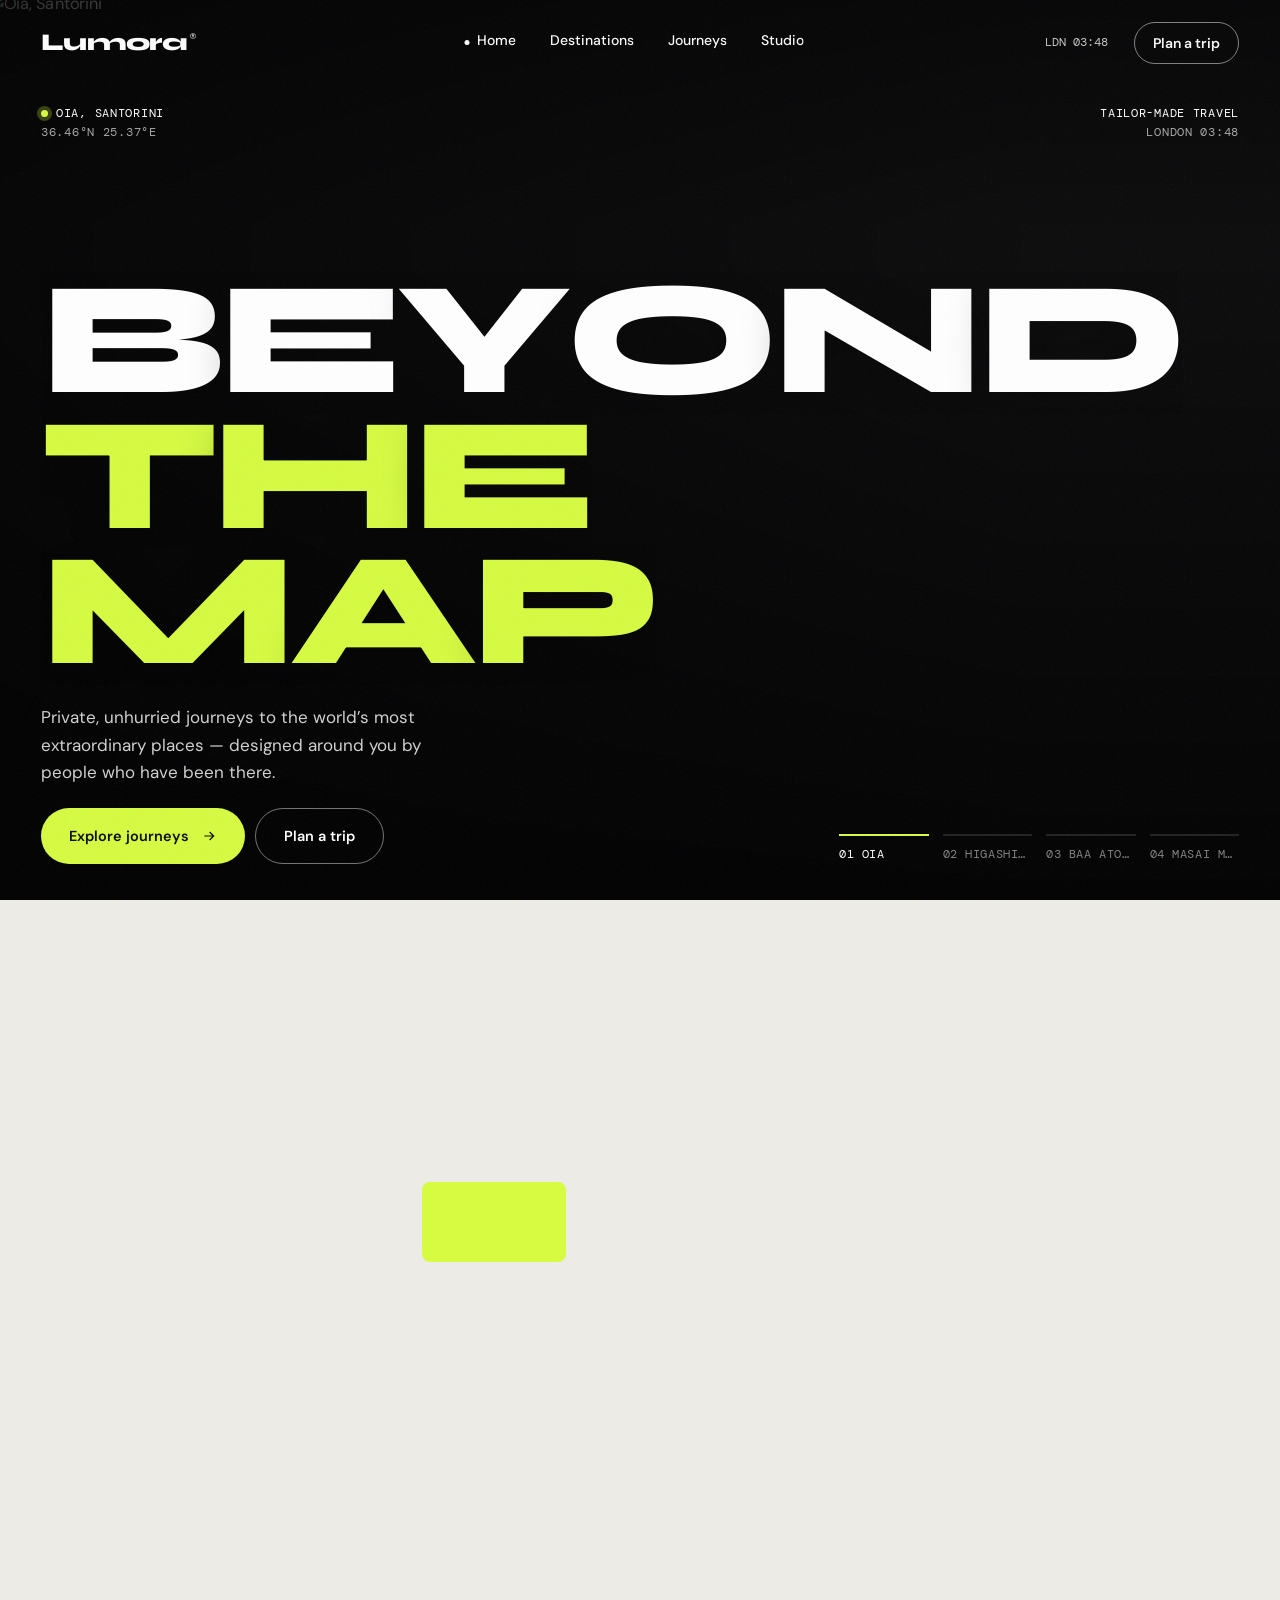
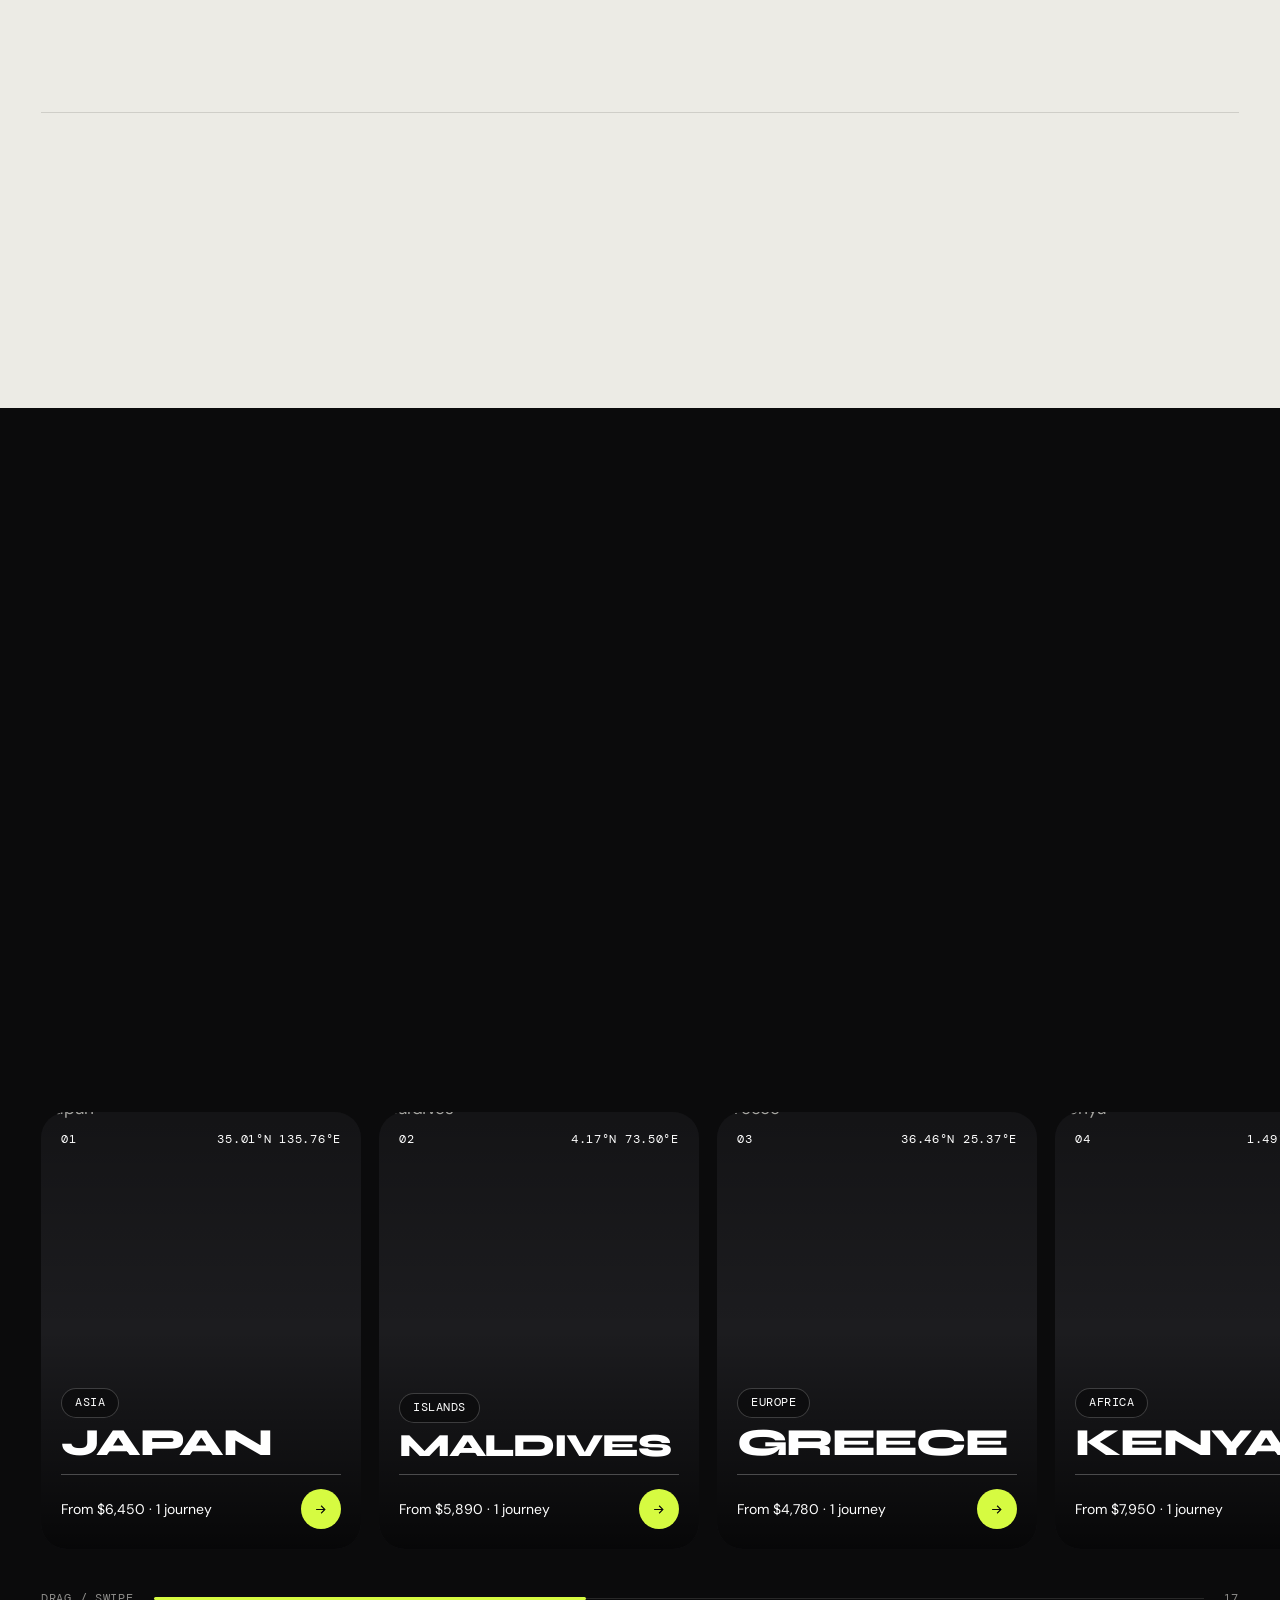
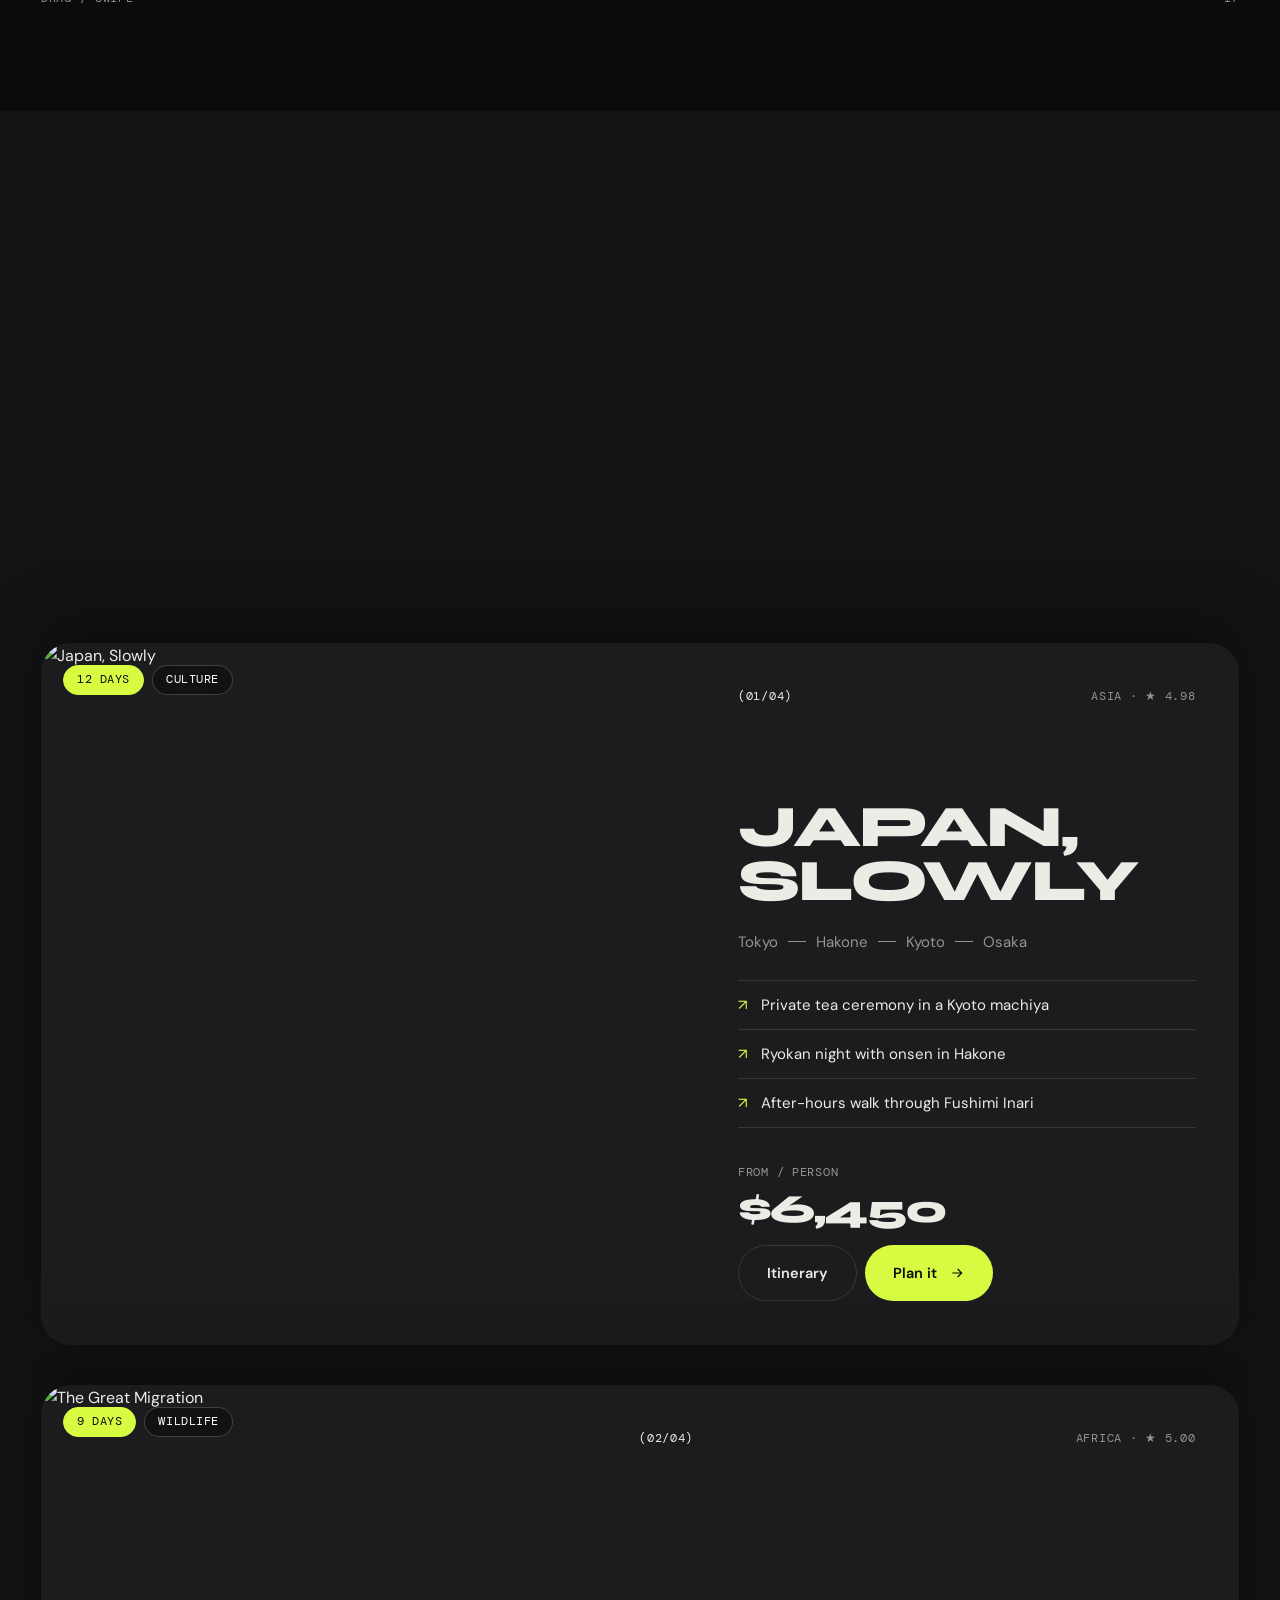
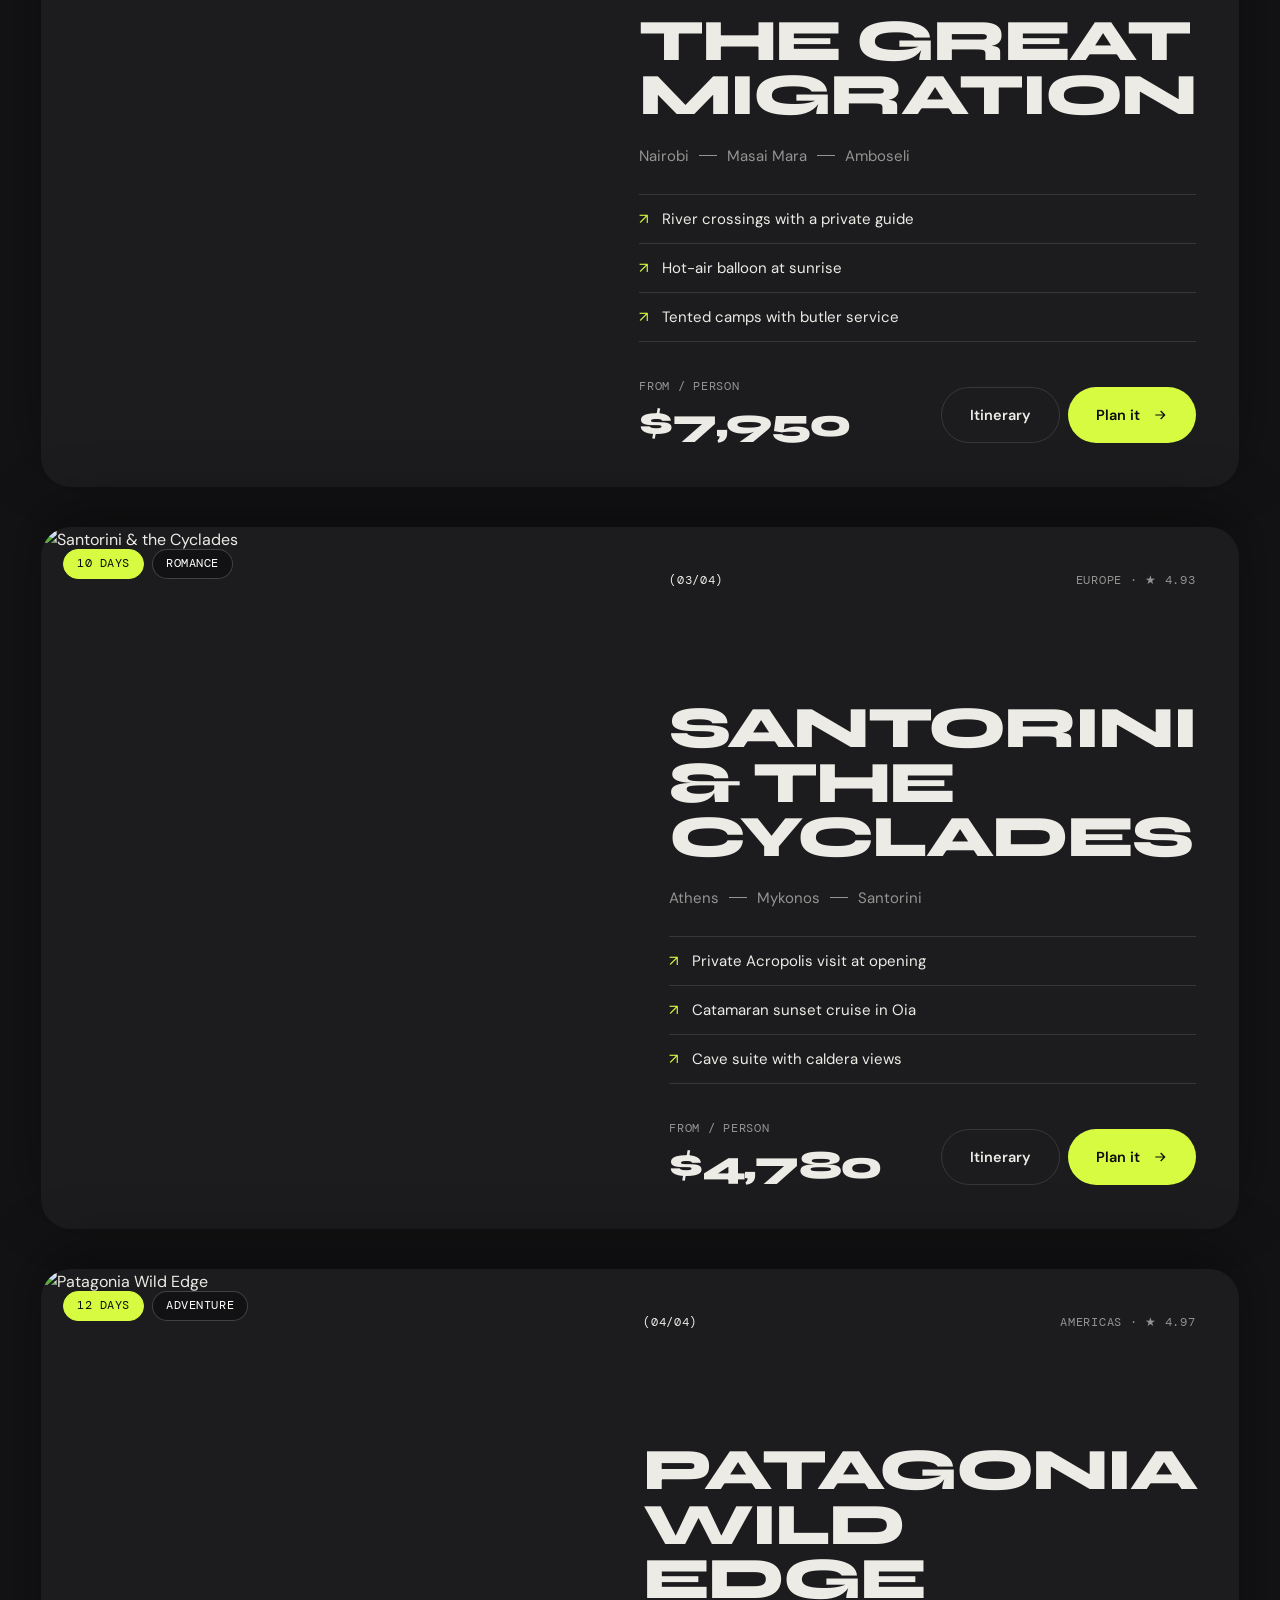
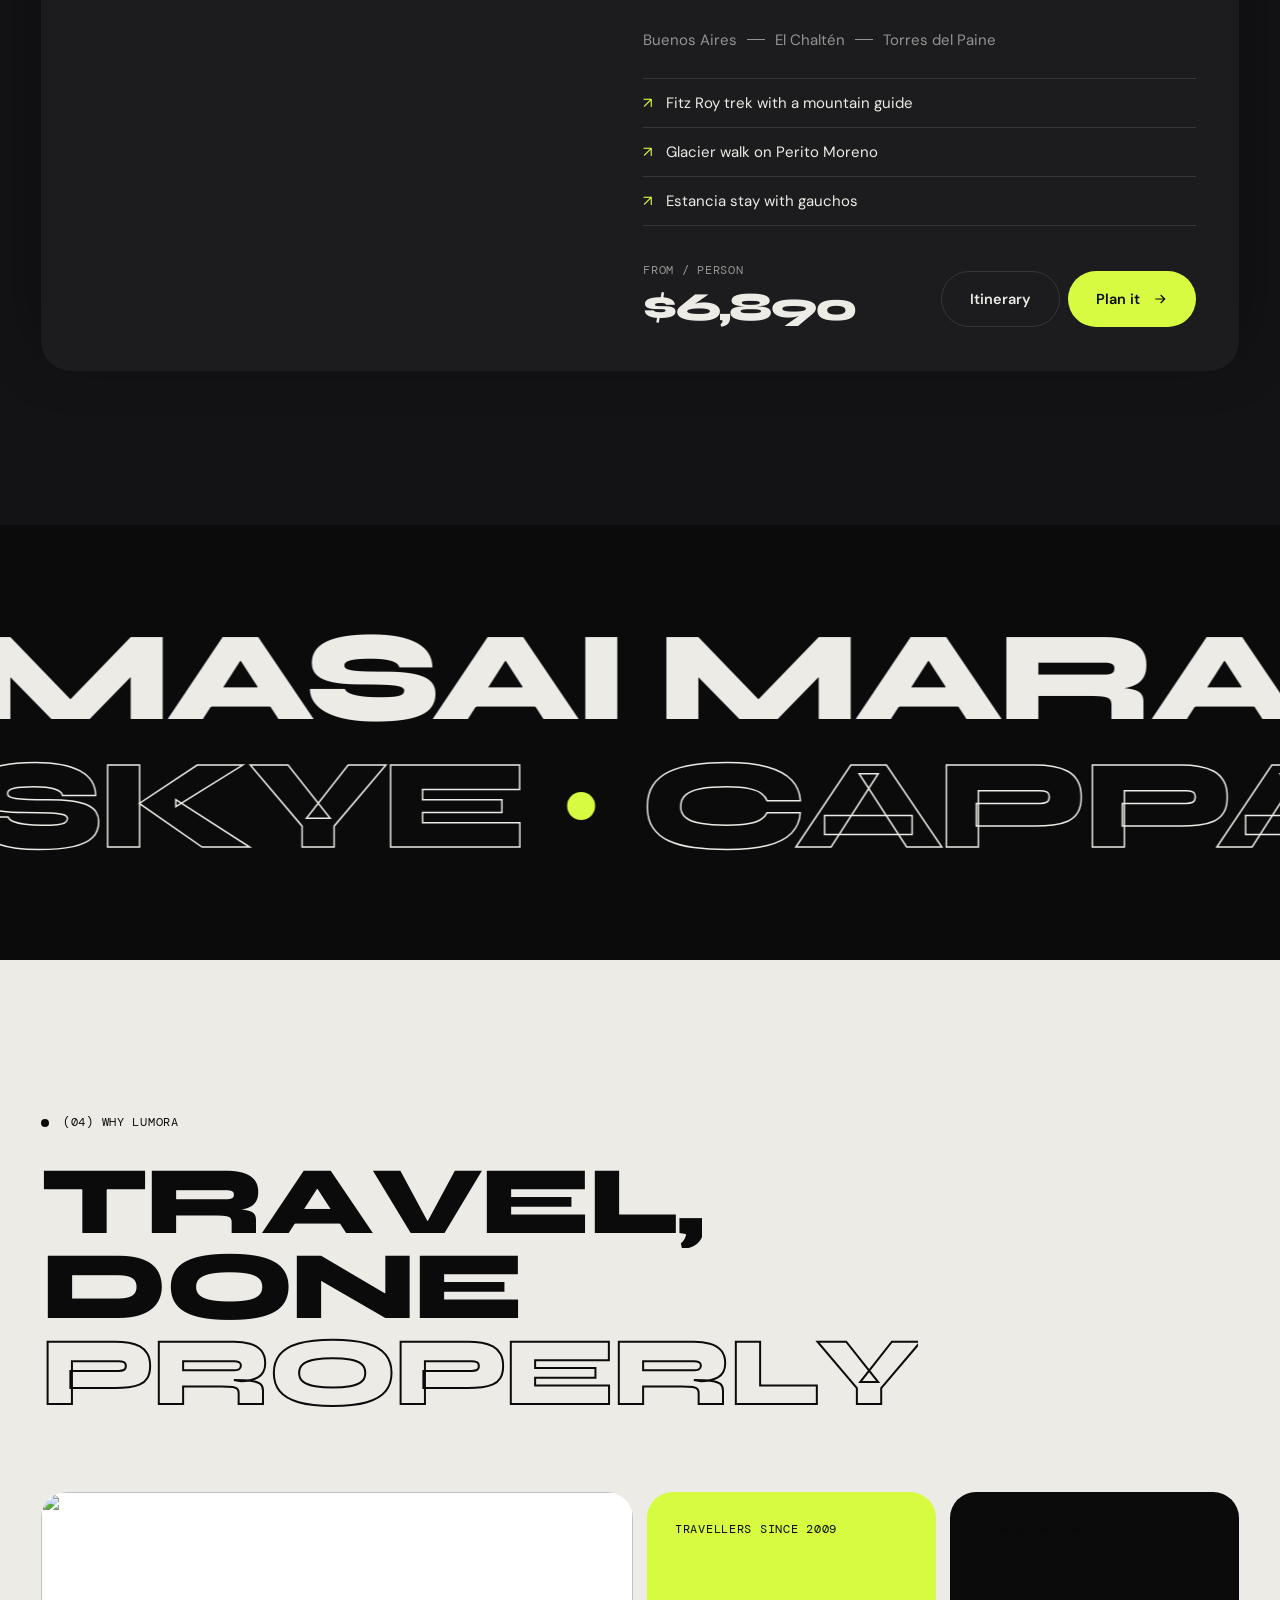
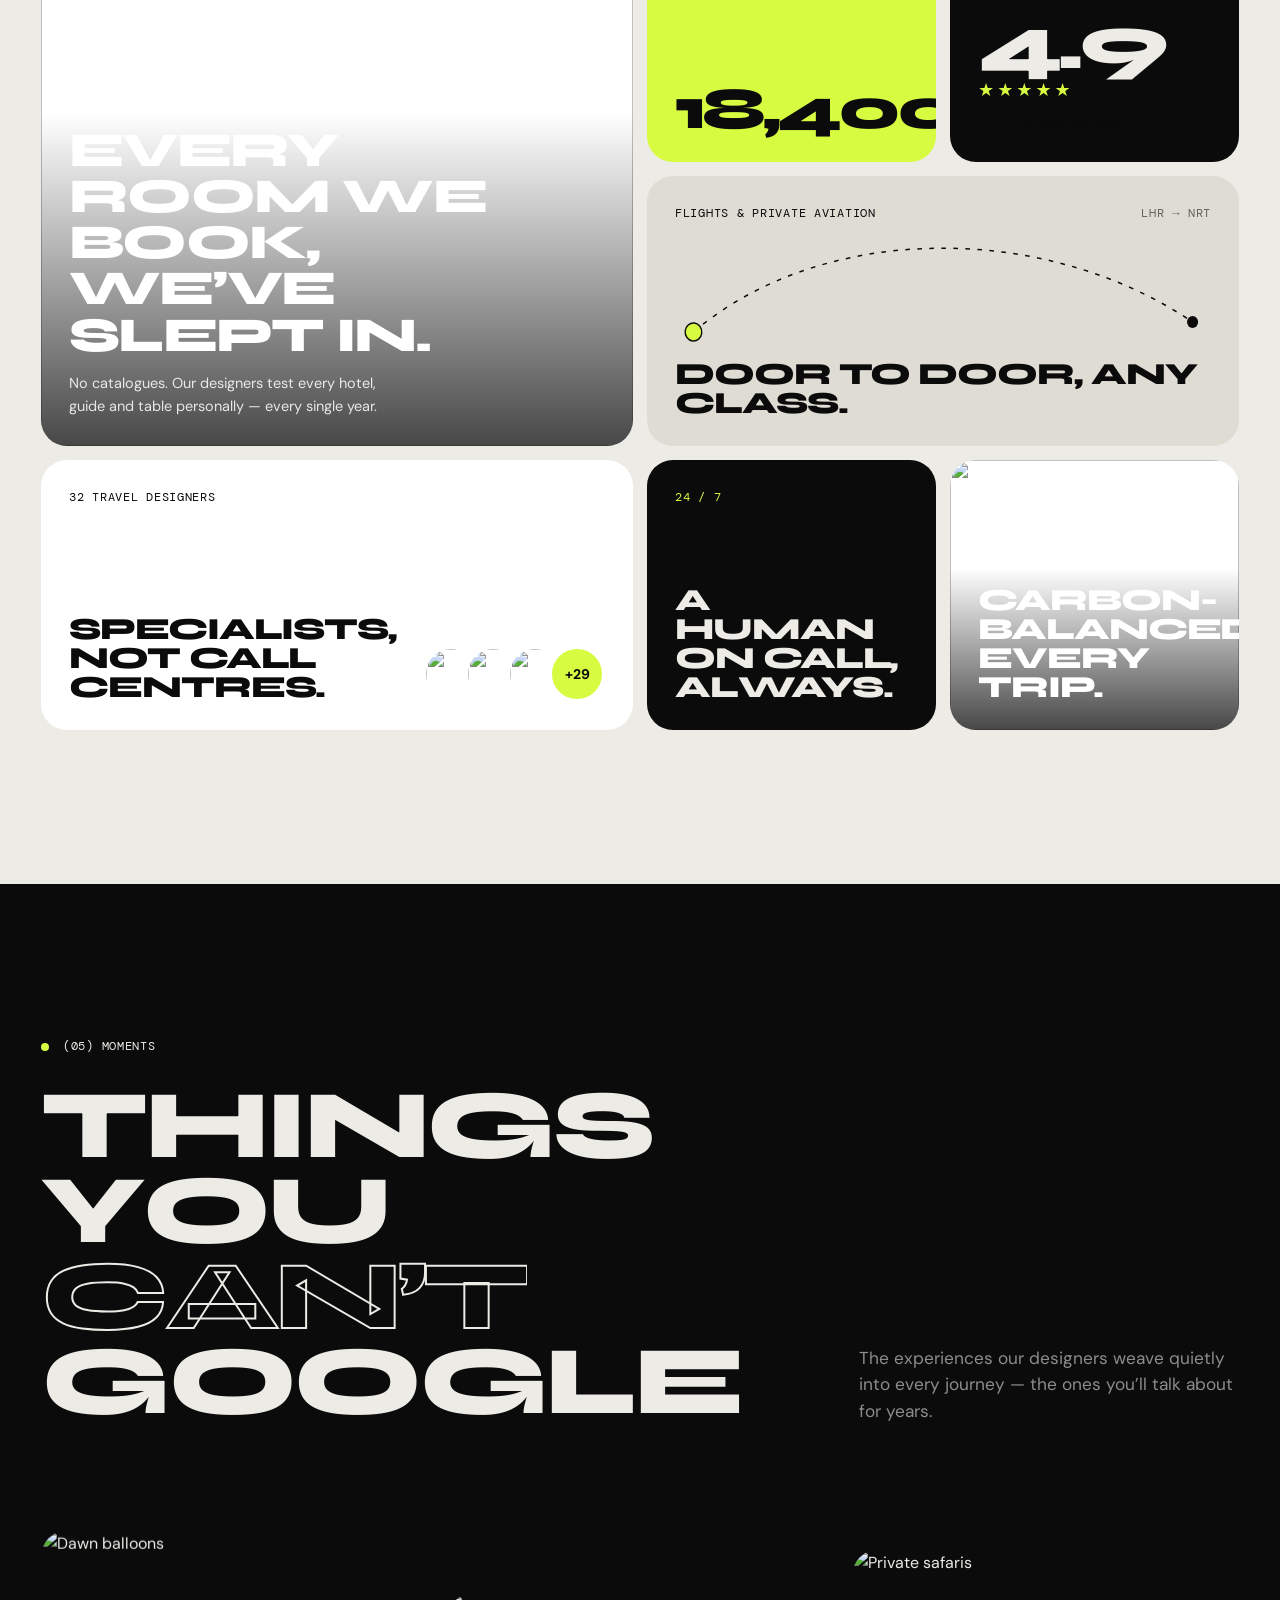
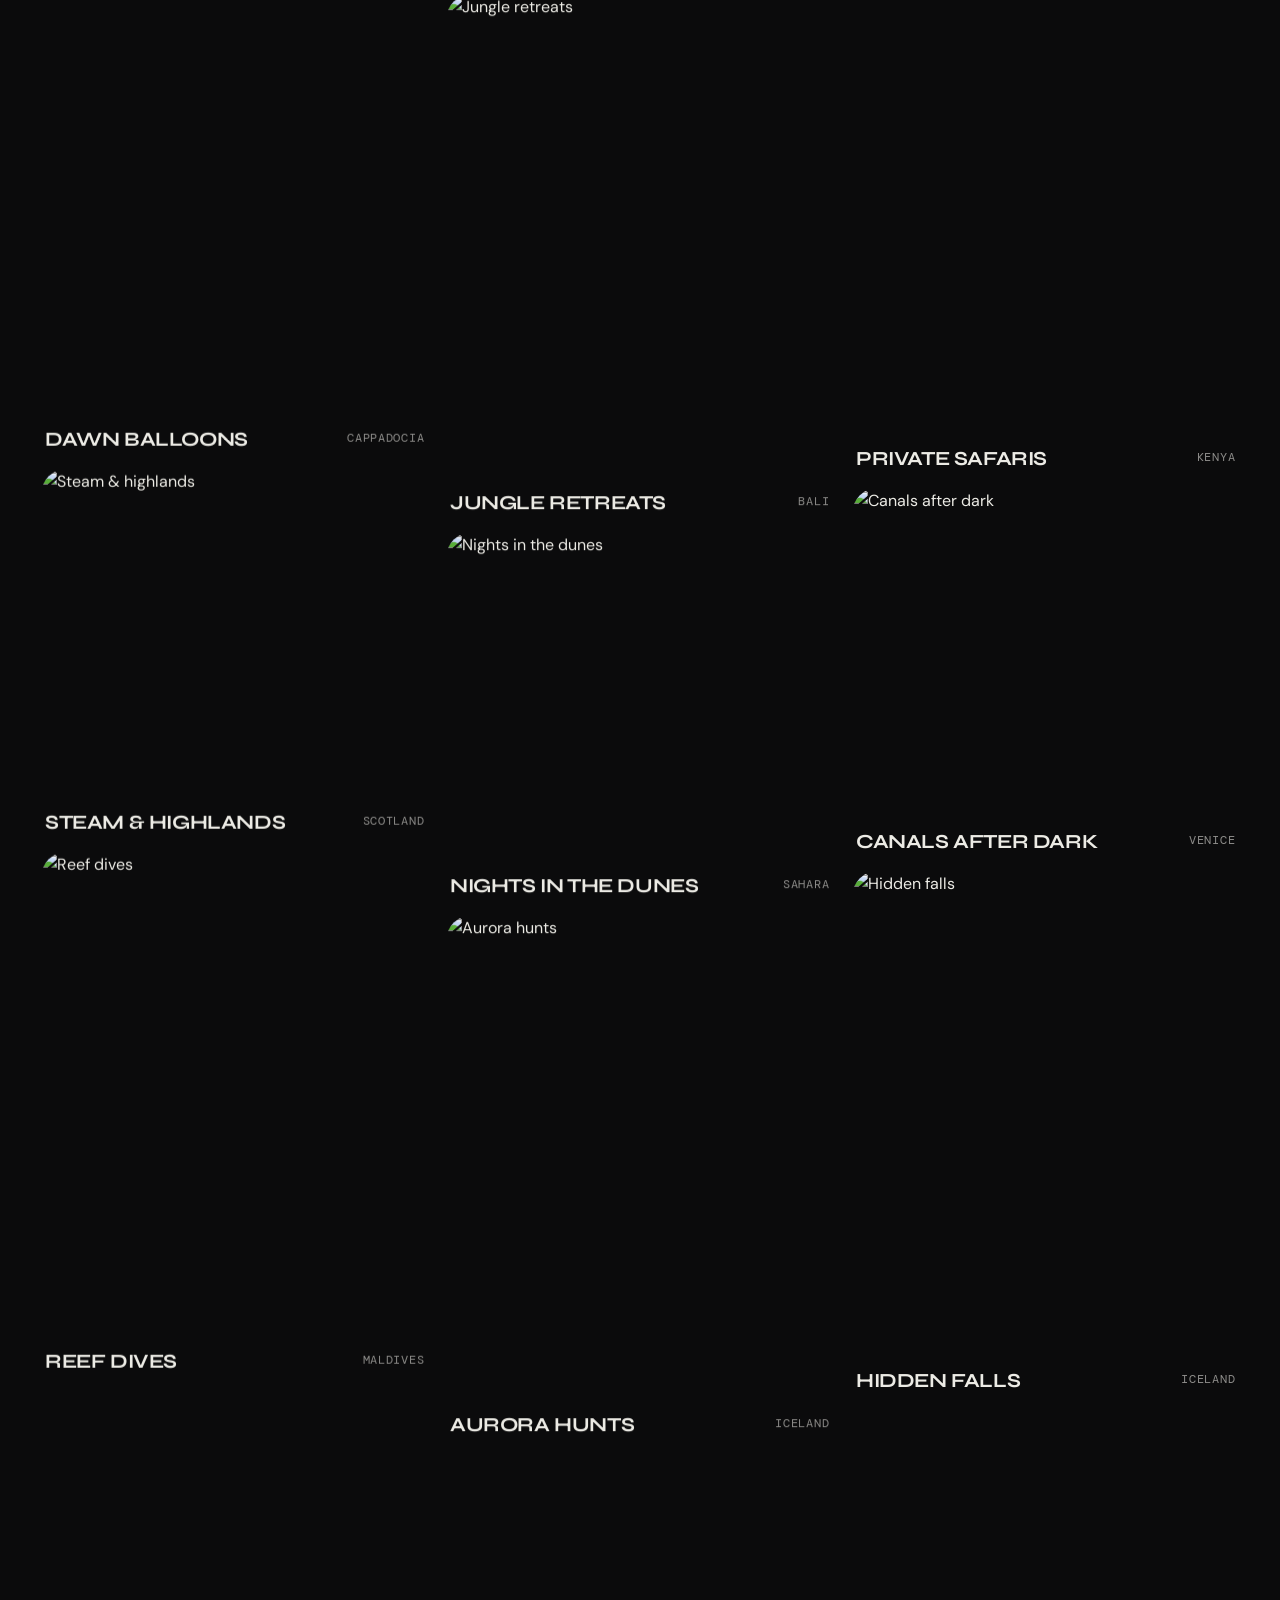
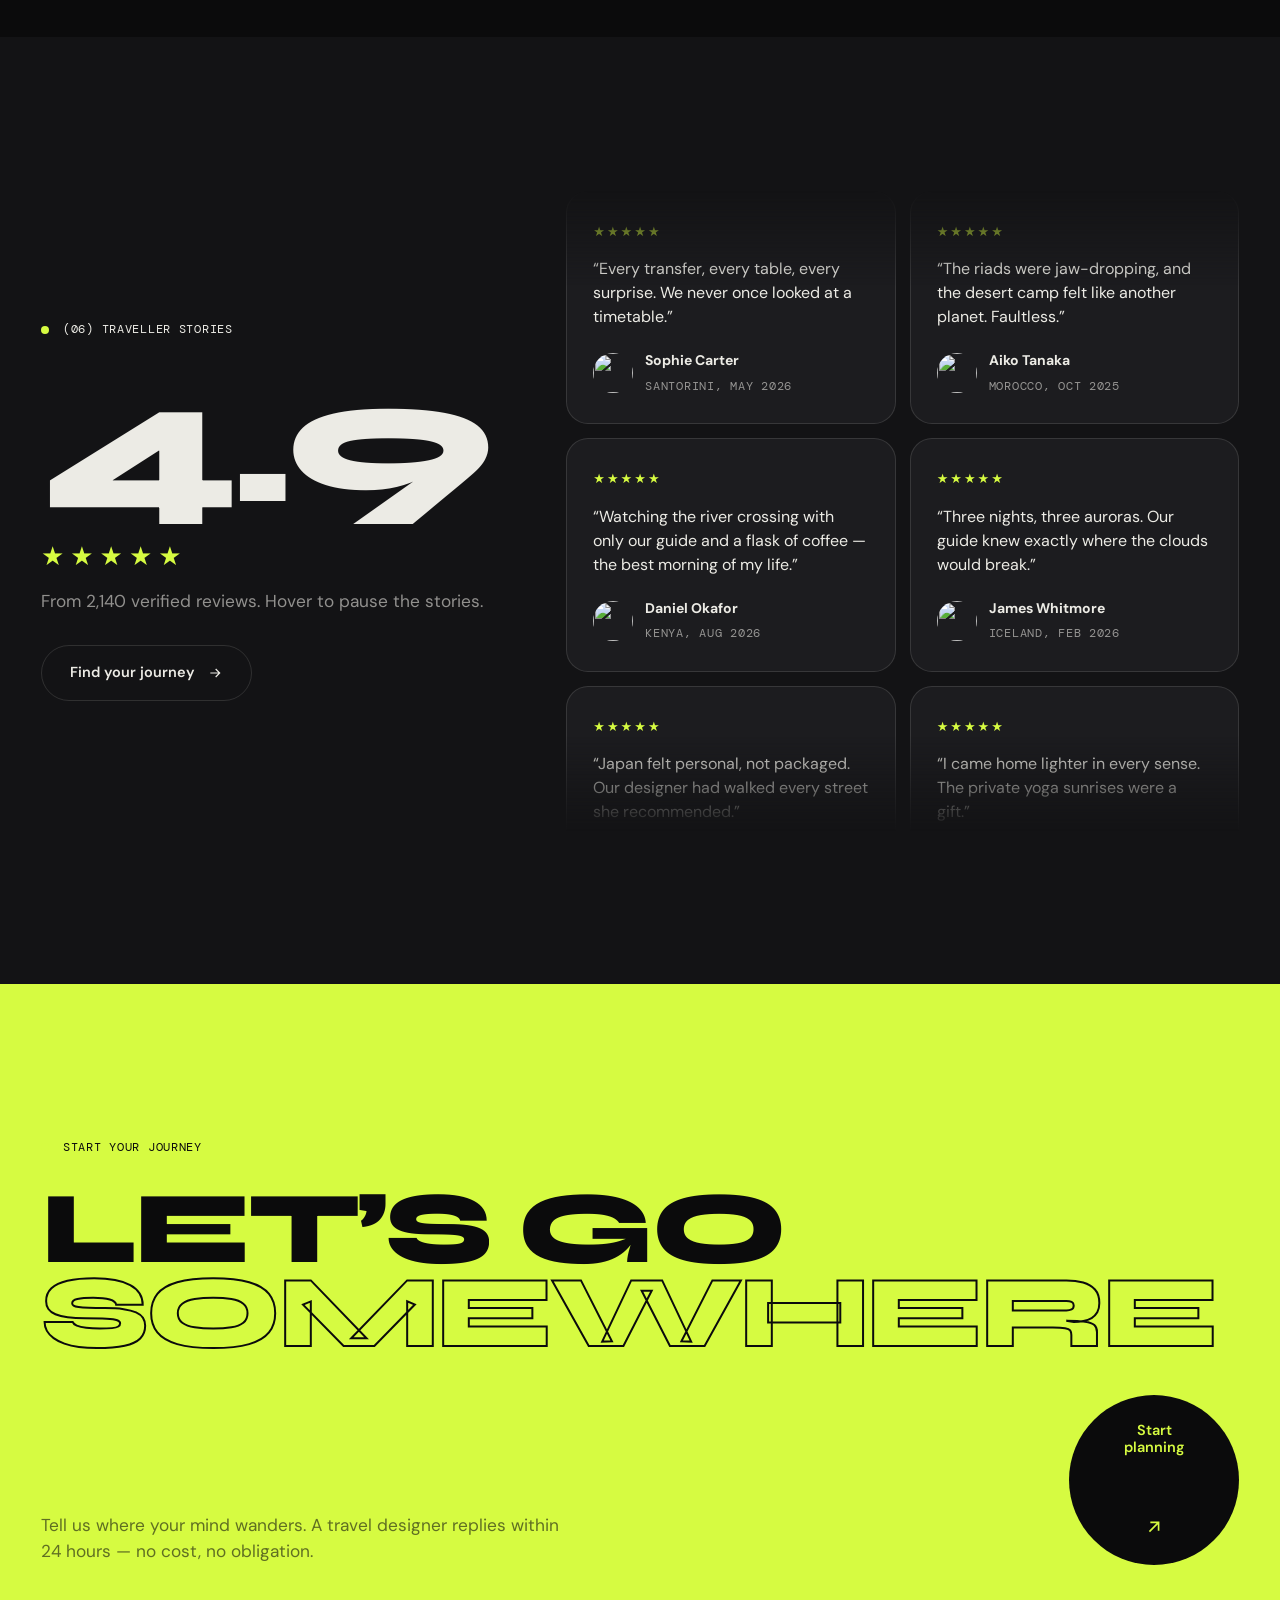
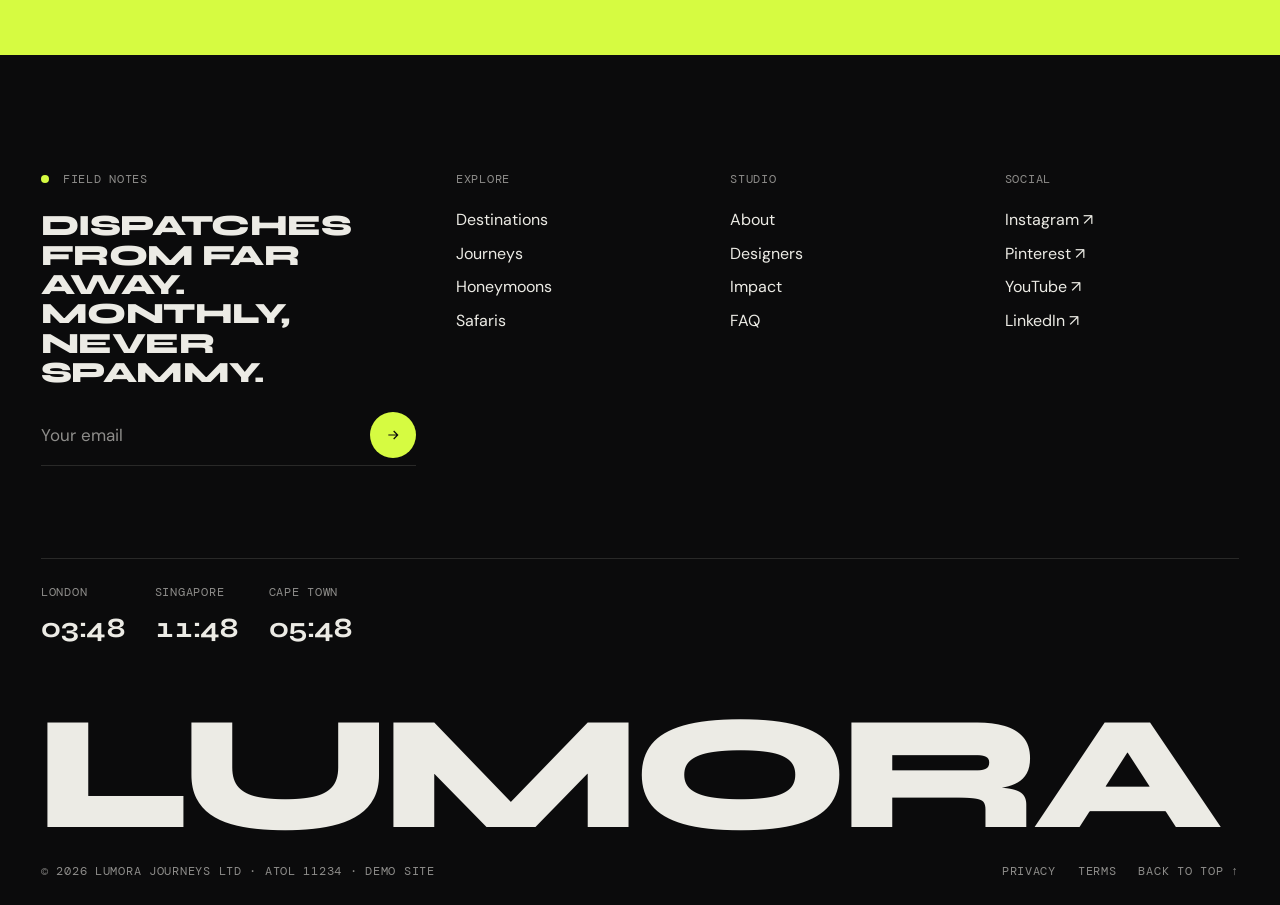
==== commit 41c4257b: "Fix hero images and polish mobile layout Hero is now a full-bleed slideshow (slide labels no longer " ====
--- a/index.html
+++ b/index.html
@@ -26,17 +26,18 @@
 <button class="burger" aria-label="Menu" aria-expanded="false"><em style="font-style:normal">Menu</em><i></i></button></div></header>
 <div class="menu"><nav><a href="index.html"><span>Home</span><small>01</small></a><a href="destinations.html"><span>Destinations</span><small>02</small></a><a href="journeys.html"><span>Journeys</span><small>03</small></a><a href="about.html"><span>Studio</span><small>04</small></a><a href="contact.html"><span>Plan a trip</span><small>05</small></a></nav><div class="menu-foot"><a href="mailto:hello@lumorajourneys.com">hello@lumorajourneys.com</a><a href="tel:+442071234567">+44 20 7123 4567</a><span class="mono">London · Singapore · Cape Town</span></div></div>
 <main id="top">
-<section class="hx"><div class="hx-sticky">
-  <div class="hx-media"><img src="https://images.unsplash.com/photo-1570077188670-e3a8d69ac5ff?auto=format&fit=crop&w=2200&q=80" alt="Oia, Santorini" data-place="Oia, Santorini" data-coord="36.46°N 25.37°E" class=on><img src="https://images.unsplash.com/photo-1493976040374-85c8e12f0c0e?auto=format&fit=crop&w=2200&q=80" alt="Higashiyama, Kyoto" data-place="Higashiyama, Kyoto" data-coord="35.00°N 135.78°E" loading=lazy><img src="https://images.unsplash.com/photo-1514282401047-d79a71a590e8?auto=format&fit=crop&w=2200&q=80" alt="Baa Atoll, Maldives" data-place="Baa Atoll, Maldives" data-coord="5.12°N 73.05°E" loading=lazy><img src="https://images.unsplash.com/photo-1516426122078-c23e76319801?auto=format&fit=crop&w=2200&q=80" alt="Masai Mara, Kenya" data-place="Masai Mara, Kenya" data-coord="1.49°S 35.14°E" loading=lazy></div>
-  <h1 class="hx-title d-xl"><span class="l l1" data-split data-hero>Beyond</span><span class="l l2" data-split data-hero>the map</span></h1>
-  <div class="hx-meta tl mono"><span data-coord>36.46°N 25.37°E</span><br><span data-place>Oia, Santorini</span></div>
-  <div class="hx-meta tr mono">Tailor-made travel<br>Est. 2009 — 94 countries</div>
-  <div class="hx-meta bl mono"><span class="scroll-ln"></span>Scroll to expand</div>
-  <div class="hx-meta br mono">London <time data-tz="Europe/London">--:--</time></div>
-  <div class="hx-end"><h2 class="d-l">Private journeys,<br>designed around you.</h2>
-    <div><p>Unhurried, utterly personal travel to the world’s most extraordinary places — planned by people who have been there.</p>
-    <div class="acts"><a class="btn btn-acc" href="journeys.html"><span class="roll"><span data-t="Explore journeys">Explore journeys</span></span><svg viewBox="0 0 24 24" fill="none" stroke="currentColor" stroke-width="1.8"><path d="M5 12h14M13 6l6 6-6 6"/></svg></a><a class="btn btn-line" href="contact.html"><span class="roll"><span data-t="Plan a trip">Plan a trip</span></span></a></div></div></div>
-</div></section>
+<section class="hx">
+  <div class="hx-media"><div class="hx-slide on" data-place="Oia, Santorini" data-coord="36.46°N 25.37°E"><img src="https://images.unsplash.com/photo-1570077188670-e3a8d69ac5ff?auto=format&fit=crop&w=2400&q=80" alt="Oia, Santorini"></div><div class="hx-slide" data-place="Higashiyama, Kyoto" data-coord="35.00°N 135.78°E"><img src="https://images.unsplash.com/photo-1493976040374-85c8e12f0c0e?auto=format&fit=crop&w=2400&q=80" alt="Higashiyama, Kyoto" loading=lazy></div><div class="hx-slide" data-place="Baa Atoll, Maldives" data-coord="5.12°N 73.05°E"><img src="https://images.unsplash.com/photo-1514282401047-d79a71a590e8?auto=format&fit=crop&w=2400&q=80" alt="Baa Atoll, Maldives" loading=lazy></div><div class="hx-slide" data-place="Masai Mara, Kenya" data-coord="1.49°S 35.14°E"><img src="https://images.unsplash.com/photo-1516426122078-c23e76319801?auto=format&fit=crop&w=2400&q=80" alt="Masai Mara, Kenya" loading=lazy></div></div>
+  <div class="hx-in">
+    <div class="hx-top mono hx-intro"><span><span class="live" data-hplace>Oia, Santorini</span><br><span class="mut" style="color:rgba(255,255,255,.65)" data-hcoord>36.46°N 25.37°E</span></span><span style="text-align:right">Tailor-made travel<br><span style="color:rgba(255,255,255,.65)">London <time data-tz="Europe/London">--:--</time></span></span></div>
+    <div>
+      <h1 class="d-xl" data-split data-hero>Beyond<br><span class="acc">the map</span></h1>
+      <div class="hx-bot hx-intro"><div><p>Private, unhurried journeys to the world’s most extraordinary places — designed around you by people who have been there.</p>
+        <div class="acts"><a class="btn btn-acc" href="journeys.html"><span class="roll"><span data-t="Explore journeys">Explore journeys</span></span><svg viewBox="0 0 24 24" fill="none" stroke="currentColor" stroke-width="1.8"><path d="M5 12h14M13 6l6 6-6 6"/></svg></a><a class="btn btn-line" href="contact.html"><span class="roll"><span data-t="Plan a trip">Plan a trip</span></span></a></div></div>
+        <div class="hx-dots"><button class="hx-dot on" aria-label="Show Oia, Santorini"><i></i><b>01 Oia</b></button><button class="hx-dot" aria-label="Show Higashiyama, Kyoto"><i></i><b>02 Higashiyama</b></button><button class="hx-dot" aria-label="Show Baa Atoll, Maldives"><i></i><b>03 Baa Atoll</b></button><button class="hx-dot" aria-label="Show Masai Mara, Kenya"><i></i><b>04 Masai Mara</b></button></div></div>
+    </div>
+  </div>
+</section>
 
 <section class="sec bone"><div class="wrap">
   <div class="m-grid"><div><span class="mono idx rv">(01) The studio</span></div>
@@ -88,7 +89,7 @@
 </div></section>
 <section class="bigcta"><div class="wrap">
 <span class="mono idx">Start your journey</span>
-<h2 class="d-xl" data-split style="margin-top:30px">Let’s go<br><span class="stroke">somewhere</span></h2>
+<h2 class="d-xl" data-split style="margin-top:30px">Let’s go<br><span class="stroke">some­where</span></h2>
 <div class="row"><p class="lede">Tell us where your mind wanders. A travel designer replies within 24 hours — no cost, no obligation.</p>
 <a class="circ mag" href="contact.html">Start<br>planning<svg viewBox="0 0 24 24" fill="none" stroke="currentColor" stroke-width="1.8"><path d="M7 17L17 7M8 7h9v9"/></svg></a></div></div></section>
 </main>
--- a/css/style.css
+++ b/css/style.css
@@ -136,30 +136,36 @@
 .menu nav a:nth-child(5) span { transition-delay: .2s; }
 .menu-foot { display: flex; flex-wrap: wrap; justify-content: space-between; gap: 14px 30px; border-top: 1px solid var(--line-d); padding-top: 20px; font-size: 14px; }
 
-/* ---------- home hero (scroll expand) ---------- */
-.hx { position: relative; height: 260vh; }
-.hx-sticky { position: sticky; top: 0; height: 100vh; height: 100svh; overflow: hidden; }
-.hx-media { position: absolute; inset: 0; clip-path: inset(22% 33% 22% 33% round 26px); will-change: clip-path; }
-.hx-media img { position: absolute; inset: 0; width: 100%; height: 100%; object-fit: cover; opacity: 0; transform: scale(1.3); transition: opacity 1.2s; }
-.hx-media img.on { opacity: 1; }
-.hx-media::after { content: ''; position: absolute; inset: 0; background: linear-gradient(0deg, rgba(0, 0, 0, .75), rgba(0, 0, 0, 0) 55%); opacity: var(--shade, 0); }
-.hx-title { position: absolute; inset: 0; display: flex; flex-direction: column; justify-content: center; padding: 0 var(--g); color: #fff; mix-blend-mode: difference; pointer-events: none; }
-.hx-title .l { display: block; will-change: transform; }
-.hx-title .l2 { text-align: right; }
-.hx-meta { position: absolute; z-index: 3; color: #fff; mix-blend-mode: difference; line-height: 1.5; }
-.hx-meta.tl { left: var(--g); top: 110px; }
-.hx-meta.tr { right: var(--g); top: 110px; text-align: right; }
-.hx-meta.bl { left: var(--g); bottom: 30px; display: flex; align-items: center; gap: 12px; }
-.hx-meta.br { right: var(--g); bottom: 30px; text-align: right; }
-.scroll-ln { width: 1px; height: 40px; background: rgba(255, 255, 255, .3); position: relative; overflow: hidden; }
-.scroll-ln::after { content: ''; position: absolute; left: 0; top: 0; width: 100%; height: 40%; background: #fff; animation: sl 1.8s var(--eio) infinite; }
-@keyframes sl { from { transform: translateY(-100%); } to { transform: translateY(260%); } }
-.hx-end { position: absolute; z-index: 4; left: var(--g); right: var(--g); bottom: clamp(40px, 8vh, 80px); display: flex; justify-content: space-between; align-items: flex-end; gap: 30px; opacity: 0; transform: translateY(30px); pointer-events: none; }
-.hx-end.show { pointer-events: auto; }
-.hx-end h2 { color: #fff; max-width: 900px; }
-.hx-end p { color: rgba(255, 255, 255, .8); max-width: 380px; margin-bottom: 22px; }
-.hx-end .acts { display: flex; gap: 10px; flex-wrap: wrap; }
-.hx-end .btn-line { border-color: rgba(255, 255, 255, .45); color: #fff; }
+/* ---------- home hero ---------- */
+.hx { position: relative; height: 100vh; height: 100svh; min-height: 620px; overflow: hidden; background: var(--bg); }
+.hx-media { position: absolute; inset: 0; overflow: hidden; will-change: clip-path; clip-path: inset(0 0 0 0 round 0); }
+.hx-slide { position: absolute; inset: 0; opacity: 0; transition: opacity 1.4s var(--eio); }
+.hx-slide.on { opacity: 1; z-index: 1; }
+.hx-slide img { width: 100%; height: 100%; object-fit: cover; transform: scale(1.14); }
+.hx-slide.on img { animation: kb 8s linear forwards; }
+@keyframes kb { from { transform: scale(1.14); } to { transform: scale(1.02); } }
+.hx-media::after { content: ''; position: absolute; inset: 0; z-index: 2; background: linear-gradient(180deg, rgba(0, 0, 0, .55) 0%, rgba(0, 0, 0, 0) 26%), linear-gradient(0deg, rgba(0, 0, 0, .82) 0%, rgba(0, 0, 0, .35) 42%, rgba(0, 0, 0, 0) 70%); }
+.hx-in { position: absolute; z-index: 3; inset: 0; display: flex; flex-direction: column; justify-content: space-between; padding: 104px var(--g) clamp(28px, 4vh, 44px); color: #fff; will-change: transform; }
+.hx-top { display: flex; justify-content: space-between; gap: 20px; line-height: 1.6; }
+.hx-top .live { display: inline-flex; align-items: center; gap: 8px; }
+.hx-top .live::before { content: ''; width: 7px; height: 7px; border-radius: 50%; background: var(--acc); box-shadow: 0 0 0 4px rgba(214, 251, 65, .25); }
+.hx h1 { font-size: clamp(64px, 12.6vw, 230px); line-height: .84; }
+.hx h1 .stroke { -webkit-text-stroke-color: #fff; }
+.hx-bot { display: grid; grid-template-columns: 1fr 400px; gap: 40px; align-items: end; margin-top: 26px; }
+.hx-bot p { color: rgba(255, 255, 255, .82); font-size: 17px; max-width: 400px; }
+.hx-bot .acts { display: flex; gap: 10px; flex-wrap: wrap; margin-top: 22px; }
+.hx-bot .btn-line { border-color: rgba(255, 255, 255, .45); color: #fff; }
+.hx-bot .btn-line:hover { border-color: #fff; }
+.hx-dots { display: grid; grid-template-columns: repeat(4, 1fr); gap: 14px; }
+.hx-dot { text-align: left; color: #fff; opacity: .5; transition: opacity .4s; min-width: 0; }
+.hx-dot.on, .hx-dot:hover { opacity: 1; }
+.hx-dot i { display: block; height: 2px; background: rgba(255, 255, 255, .25); position: relative; overflow: hidden; margin-bottom: 10px; }
+.hx-dot i::after { content: ''; position: absolute; inset: 0; background: var(--acc); transform: scaleX(0); transform-origin: left; }
+.hx-dot.on i::after { animation: grow 7s linear forwards; }
+@keyframes grow { to { transform: scaleX(1); } }
+.hx-dot b { display: block; font-family: var(--mono); font-weight: 400; font-size: 11.5px; text-transform: uppercase; letter-spacing: .05em; white-space: nowrap; overflow: hidden; text-overflow: ellipsis; }
+.hx-intro { opacity: 0; transform: translateY(24px); transition: opacity 1.2s var(--e) .5s, transform 1.2s var(--e) .5s; }
+body.ready .hx-intro { opacity: 1; transform: none; }
 
 /* ---------- manifesto ---------- */
 .manifest { font-family: var(--disp); font-weight: 700; font-size: clamp(32px, 5.2vw, 90px); line-height: 1.02; letter-spacing: -.035em; max-width: 1600px; }
@@ -607,12 +613,6 @@
 }
 @media (max-width: 640px) {
   body { font-size: 15.5px; }
-  .hx { height: 220vh; }
-  .hx-meta.tl, .hx-meta.tr { top: 88px; font-size: 10.5px; }
-  .hx-meta.bl, .hx-meta.br { font-size: 10.5px; }
-  .hx-end { flex-direction: column; align-items: flex-start; }
-  .hx-end .acts { width: 100%; }
-  .hx-end .btn { flex: 1; justify-content: center; padding: 0 18px; }
   .m-foot > div { padding: 18px 12px 0 0; }
   .m-foot > div + div { padding-left: 12px; }
   .dc { width: 80vw; }
@@ -685,7 +685,6 @@
 /* fixes */
 [data-split] .w { white-space: nowrap; }
 .bigcta .d-xl { font-size: clamp(52px, 10.6vw, 190px); }
-.hx-end h2 { font-size: clamp(34px, 5vw, 84px); }
 .bx.b .big { font-size: clamp(44px, 4.6vw, 84px); }
 .cols { margin-top: 40px; }
 .ph .d-xl { font-size: clamp(46px, 10.4vw, 190px); }
@@ -698,15 +697,56 @@
   .ph .d-xl { font-size: 11.4vw; }
   .d-l { font-size: clamp(36px, 10.5vw, 60px); }
   .d-m { font-size: clamp(30px, 8.6vw, 44px); }
-  .hx-title { font-size: 17vw; }
   .manifest { font-size: 8.4vw; }
 }
 .grain { inset: 0; overflow: hidden; animation: none; background: none; opacity: 1; }
 .grain::before { content: ''; position: absolute; inset: -100%; opacity: .055; background-image: url("data:image/svg+xml,%3Csvg xmlns='http://www.w3.org/2000/svg' width='200' height='200'%3E%3Cfilter id='n'%3E%3CfeTurbulence type='fractalNoise' baseFrequency='.9' numOctaves='3' stitchTiles='stitch'/%3E%3C/filter%3E%3Crect width='100%25' height='100%25' filter='url(%23n)'/%3E%3C/svg%3E"); animation: grain 1.2s steps(5) infinite; }
 html, body { overflow-x: clip; }
 @media (max-width: 640px) { .d-l { font-size: clamp(34px, 9.4vw, 60px); } }
-.hx-title .l { width: 100%; }
 @media (max-width: 640px) { .of-b h3 { font-size: 24px; } .of-b .row { gap: 10px; } }
-.ph-row > *, .sh > *, .m-grid > *, .cx > *, .rev > *, .hx-end > * { min-width: 0; }
+.ph-row > *, .sh > *, .m-grid > *, .cx > *, .rev > *, .hx-bot > * { min-width: 0; }
 .yr b { font-size: clamp(60px, 6.4vw, 112px); }
 @media (max-width: 640px) { .dg .dc-bot h3 { font-size: 5.6vw; } }
+
+/* hero responsive */
+@media (max-width: 1000px) {
+  .hx-bot { grid-template-columns: 1fr; gap: 26px; }
+}
+@media (max-width: 640px) {
+  .hx { min-height: 600px; }
+  .hx-in { padding-top: 92px; }
+  .hx-top { font-size: 10.5px; }
+  .hx h1 { font-size: 18vw; }
+  .hx-bot { margin-top: 18px; gap: 22px; }
+  .hx-bot p { font-size: 15px; }
+  .hx-bot .acts { margin-top: 18px; }
+  .hx-bot .acts .btn { flex: 1; justify-content: center; padding: 0 14px; height: 52px; }
+  .hx-dots { gap: 8px; }
+  .hx-dot b { font-size: 10px; }
+}
+@media (max-width: 900px) {
+  .sc { position: relative; top: 0; }
+  .stack { gap: 16px; }
+}
+@media (max-width: 640px) {
+  .m-foot b { font-size: clamp(30px, 9.6vw, 48px); margin-top: 18px; }
+  .m-foot b sup { font-size: .4em; }
+}
+.hx-media::after { background: linear-gradient(90deg, rgba(0, 0, 0, .6) 0%, rgba(0, 0, 0, .2) 55%, rgba(0, 0, 0, 0) 80%), linear-gradient(180deg, rgba(0, 0, 0, .5) 0%, rgba(0, 0, 0, 0) 25%), linear-gradient(0deg, rgba(0, 0, 0, .85) 0%, rgba(0, 0, 0, .3) 45%, rgba(0, 0, 0, 0) 70%); }
+.hx h1 { text-shadow: 0 4px 40px rgba(0, 0, 0, .25); }
+@media (max-width: 640px) {
+  .hx-media::after { background: linear-gradient(180deg, rgba(0, 0, 0, .55) 0%, rgba(0, 0, 0, .1) 28%, rgba(0, 0, 0, .25) 45%, rgba(0, 0, 0, .9) 78%); }
+  .hx-slide img { object-position: 60% center; }
+}
+@media (max-width: 640px) {
+  .fbar { position: relative; margin-top: 40px; padding: 20px 0; backdrop-filter: none; -webkit-backdrop-filter: none; border-top: 1px solid var(--line); }
+  .f-tools .sel select { height: 40px; padding: 0 32px 0 14px; font-size: 11px; }
+  .mx { min-width: 600px; }
+  .mx th, .mx td { padding: 11px 3px; }
+  .mx td:first-child, .mx th:first-child { width: 104px; font-size: 14px; }
+  .dot { width: 11px; height: 11px; }
+  .matrix { margin: 0 calc(var(--g) * -1); padding: 0 var(--g); }
+  .matrix::after { content: 'Swipe for all months →'; display: block; font-family: var(--mono); font-size: 11px; text-transform: uppercase; color: var(--mut-d); margin-top: 14px; position: sticky; left: 0; }
+  .bigcta .d-xl { font-size: 15vw; }
+  .bigcta .row { margin-top: 30px; }
+}
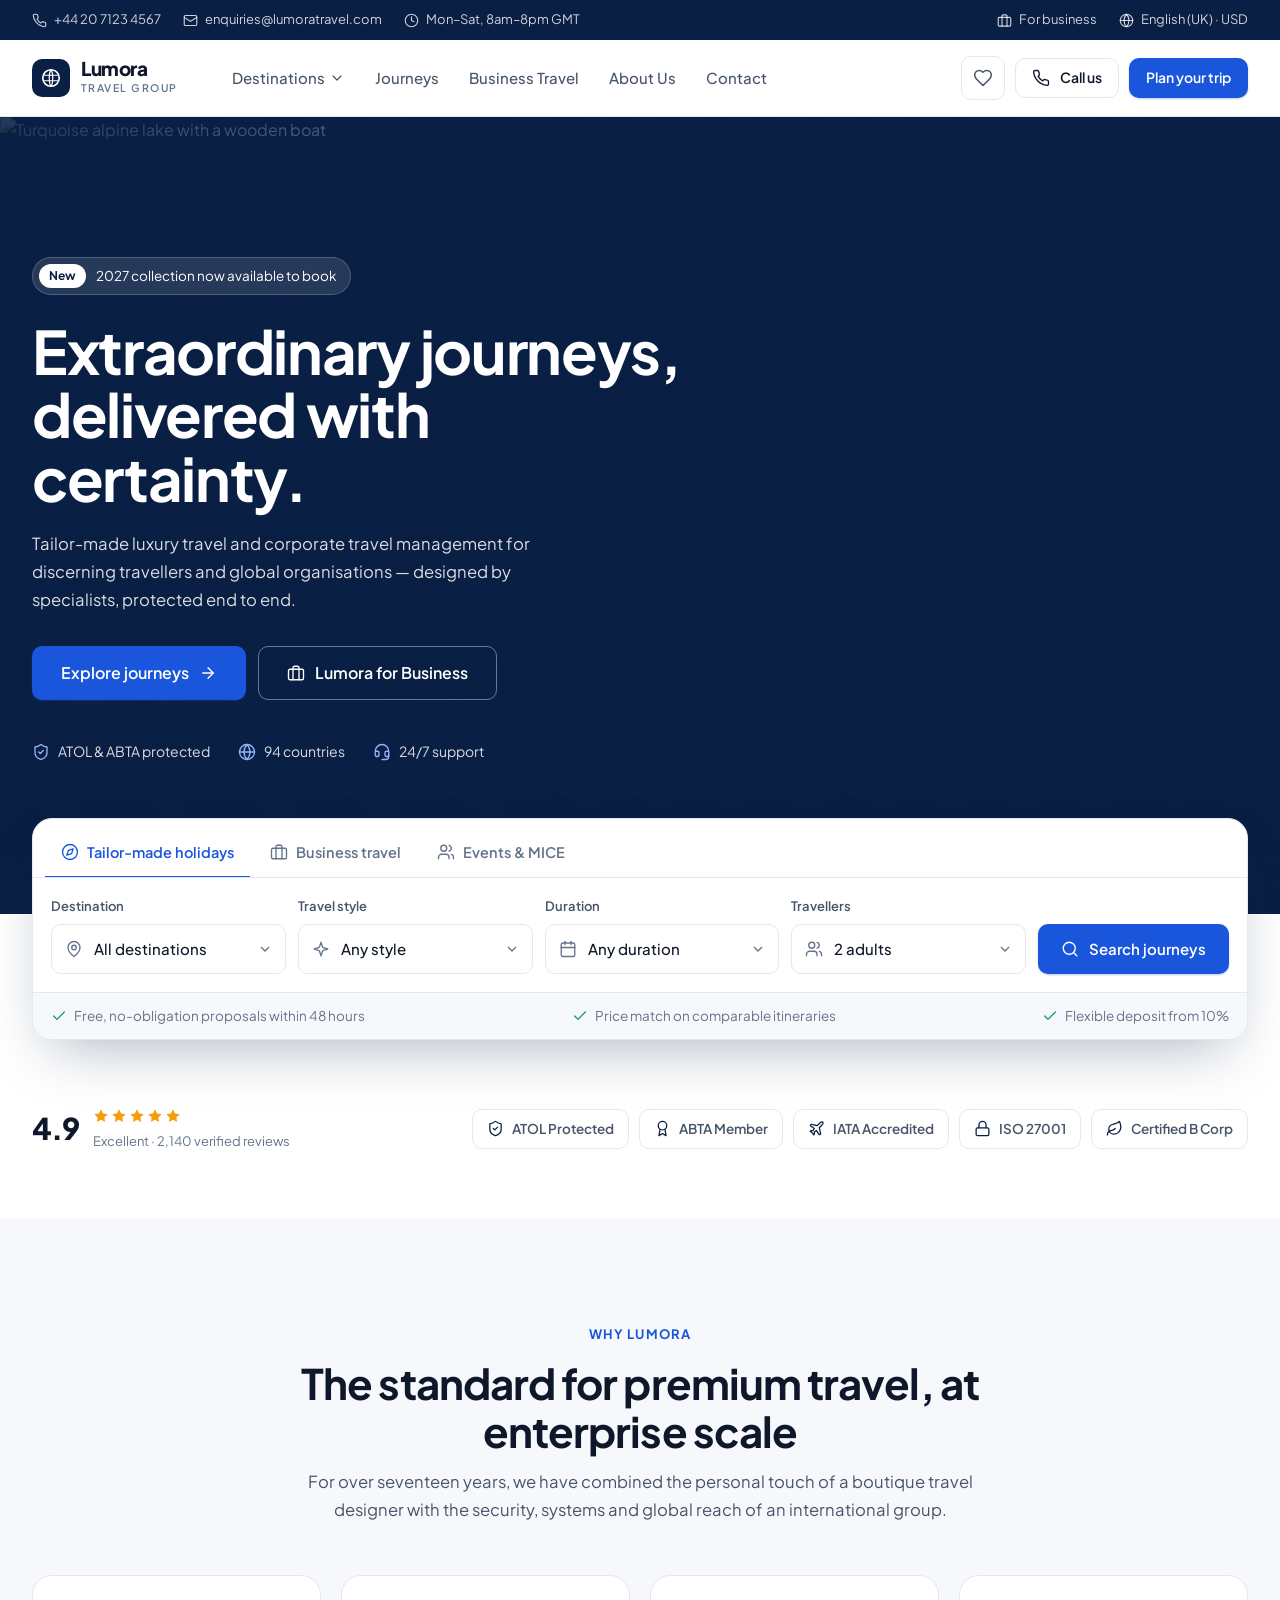
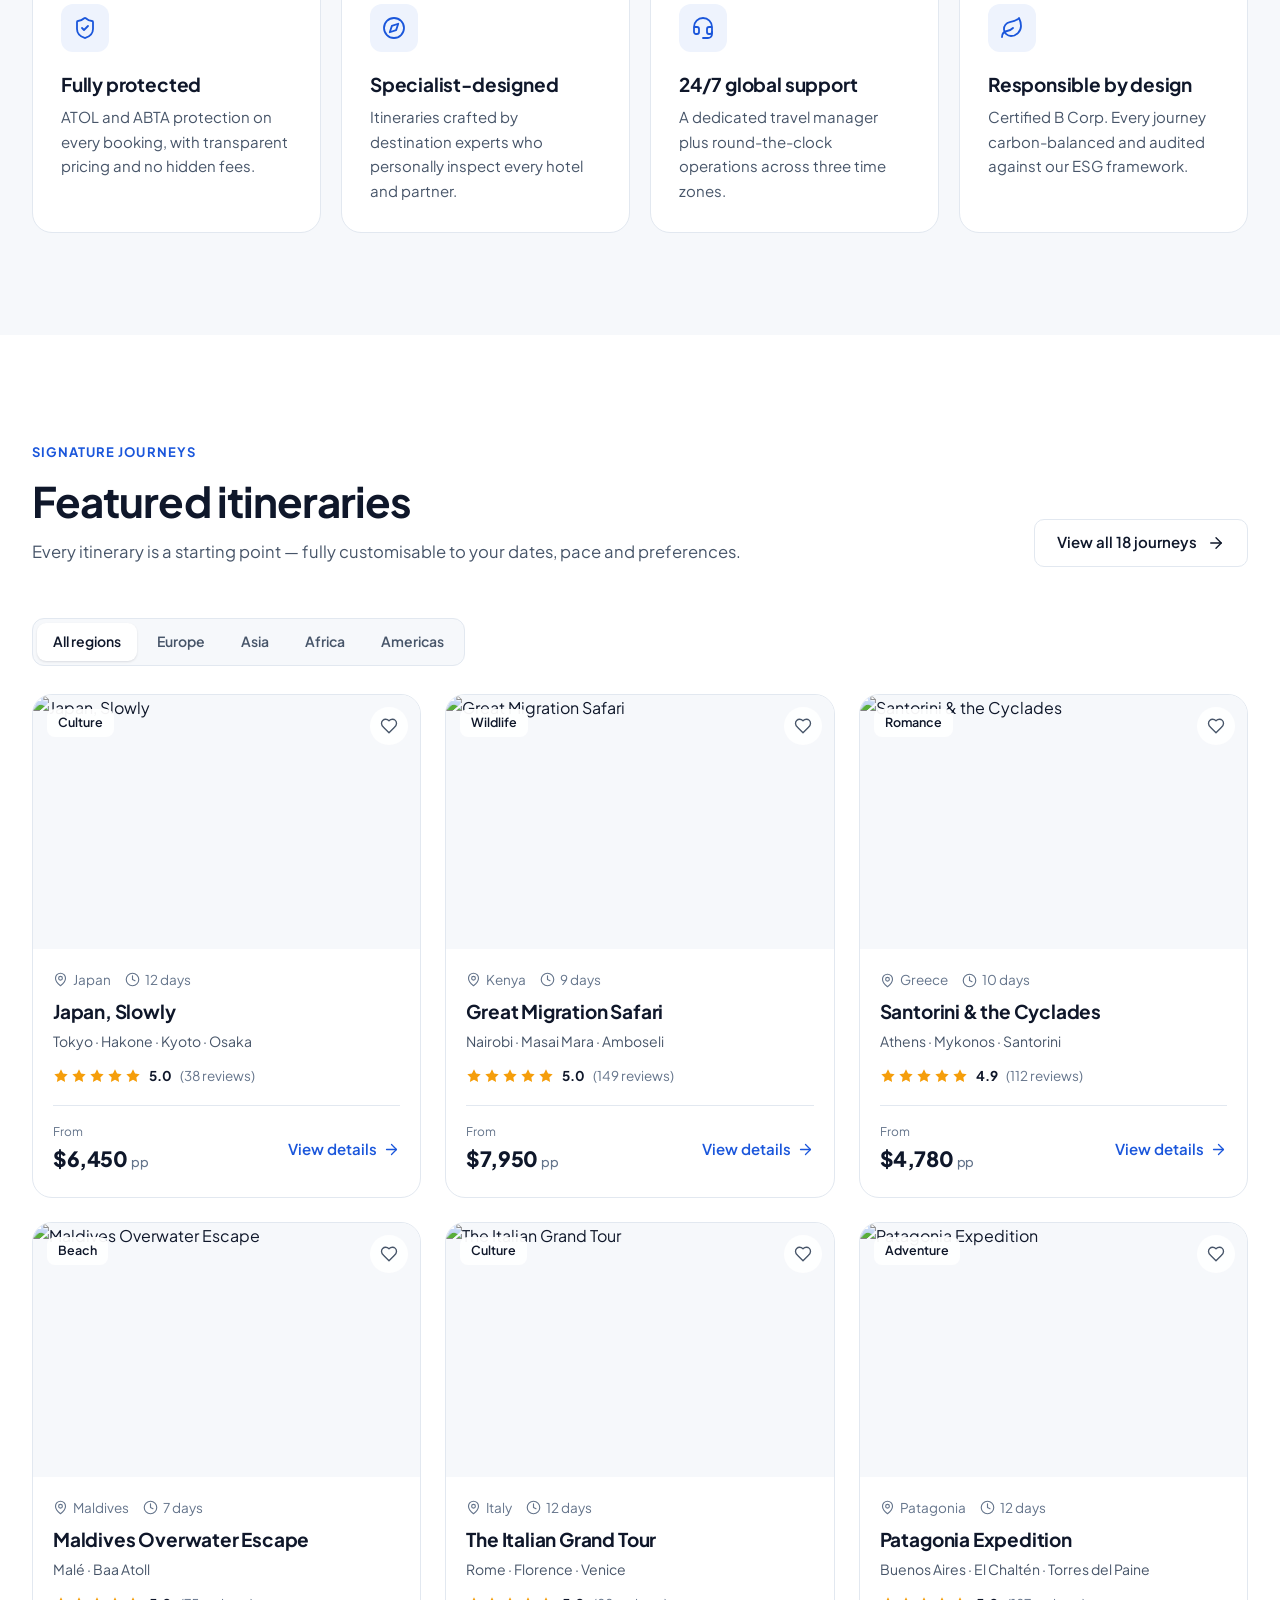
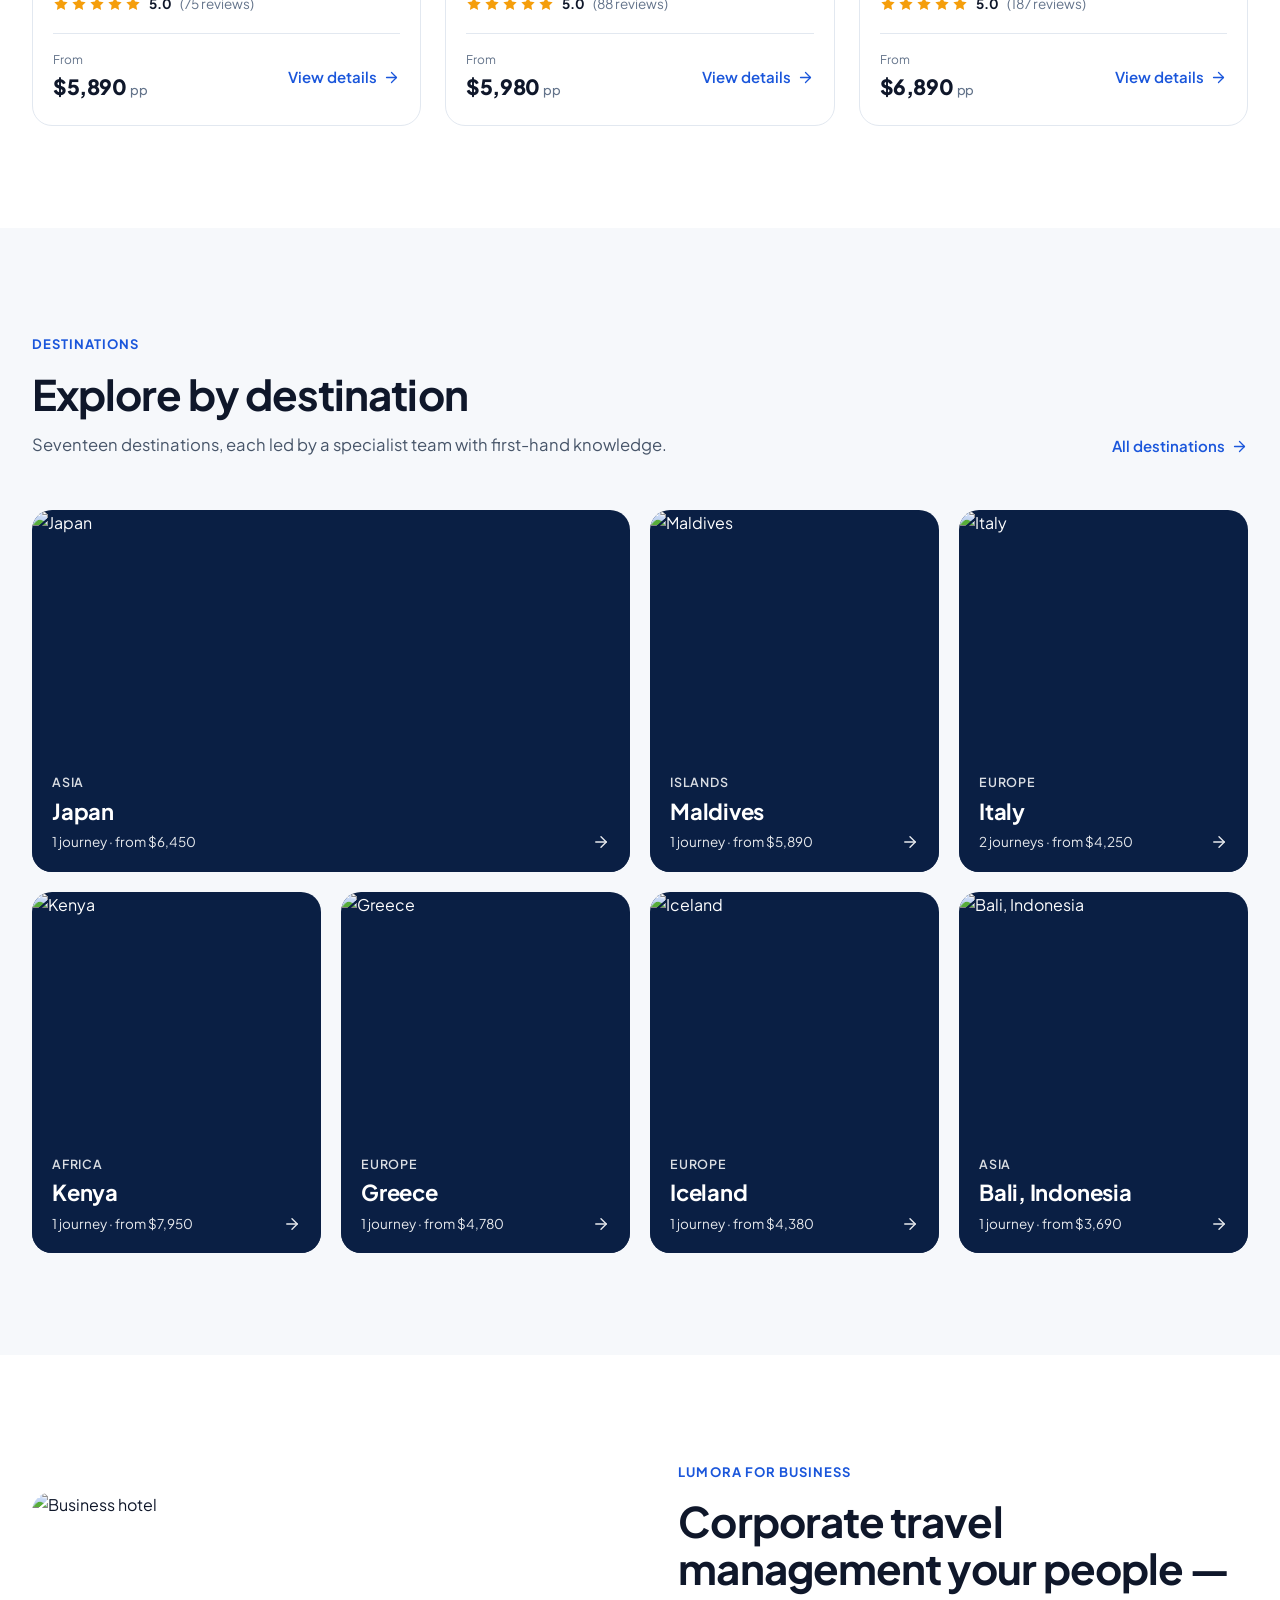
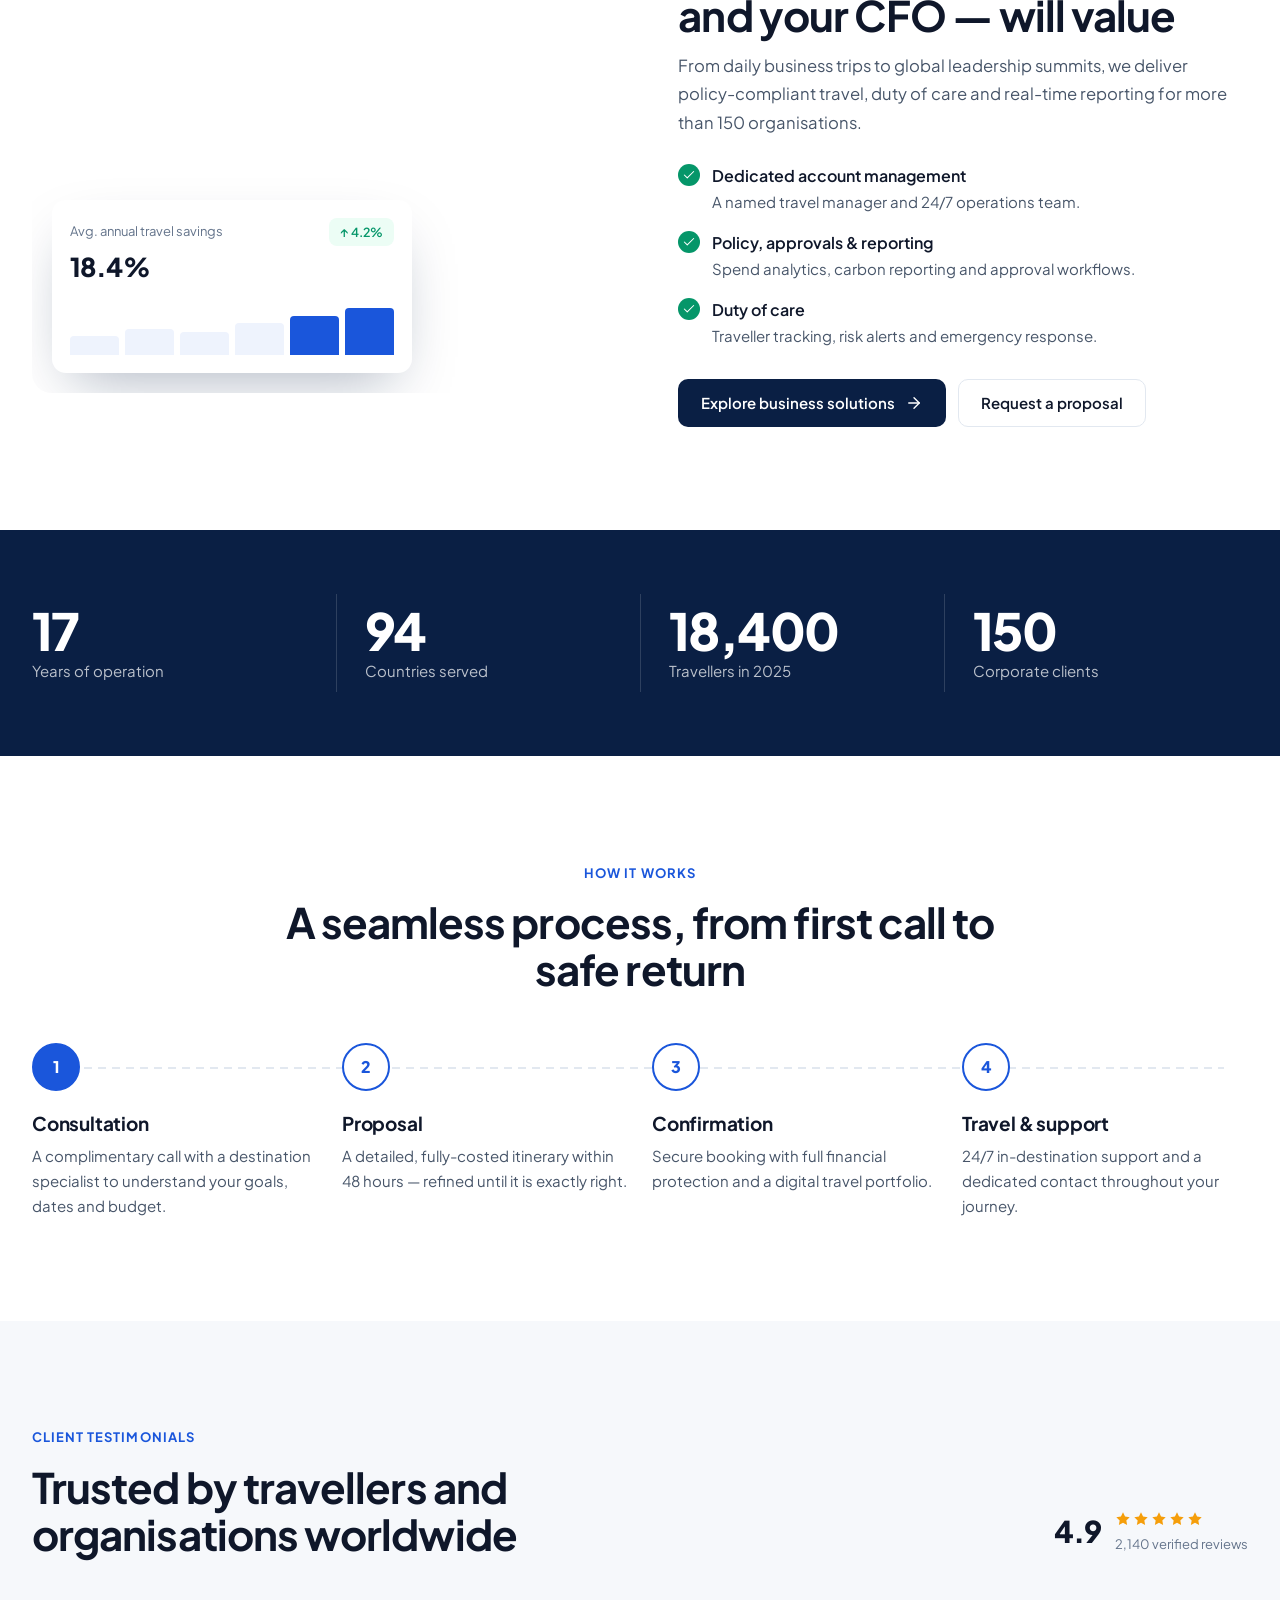
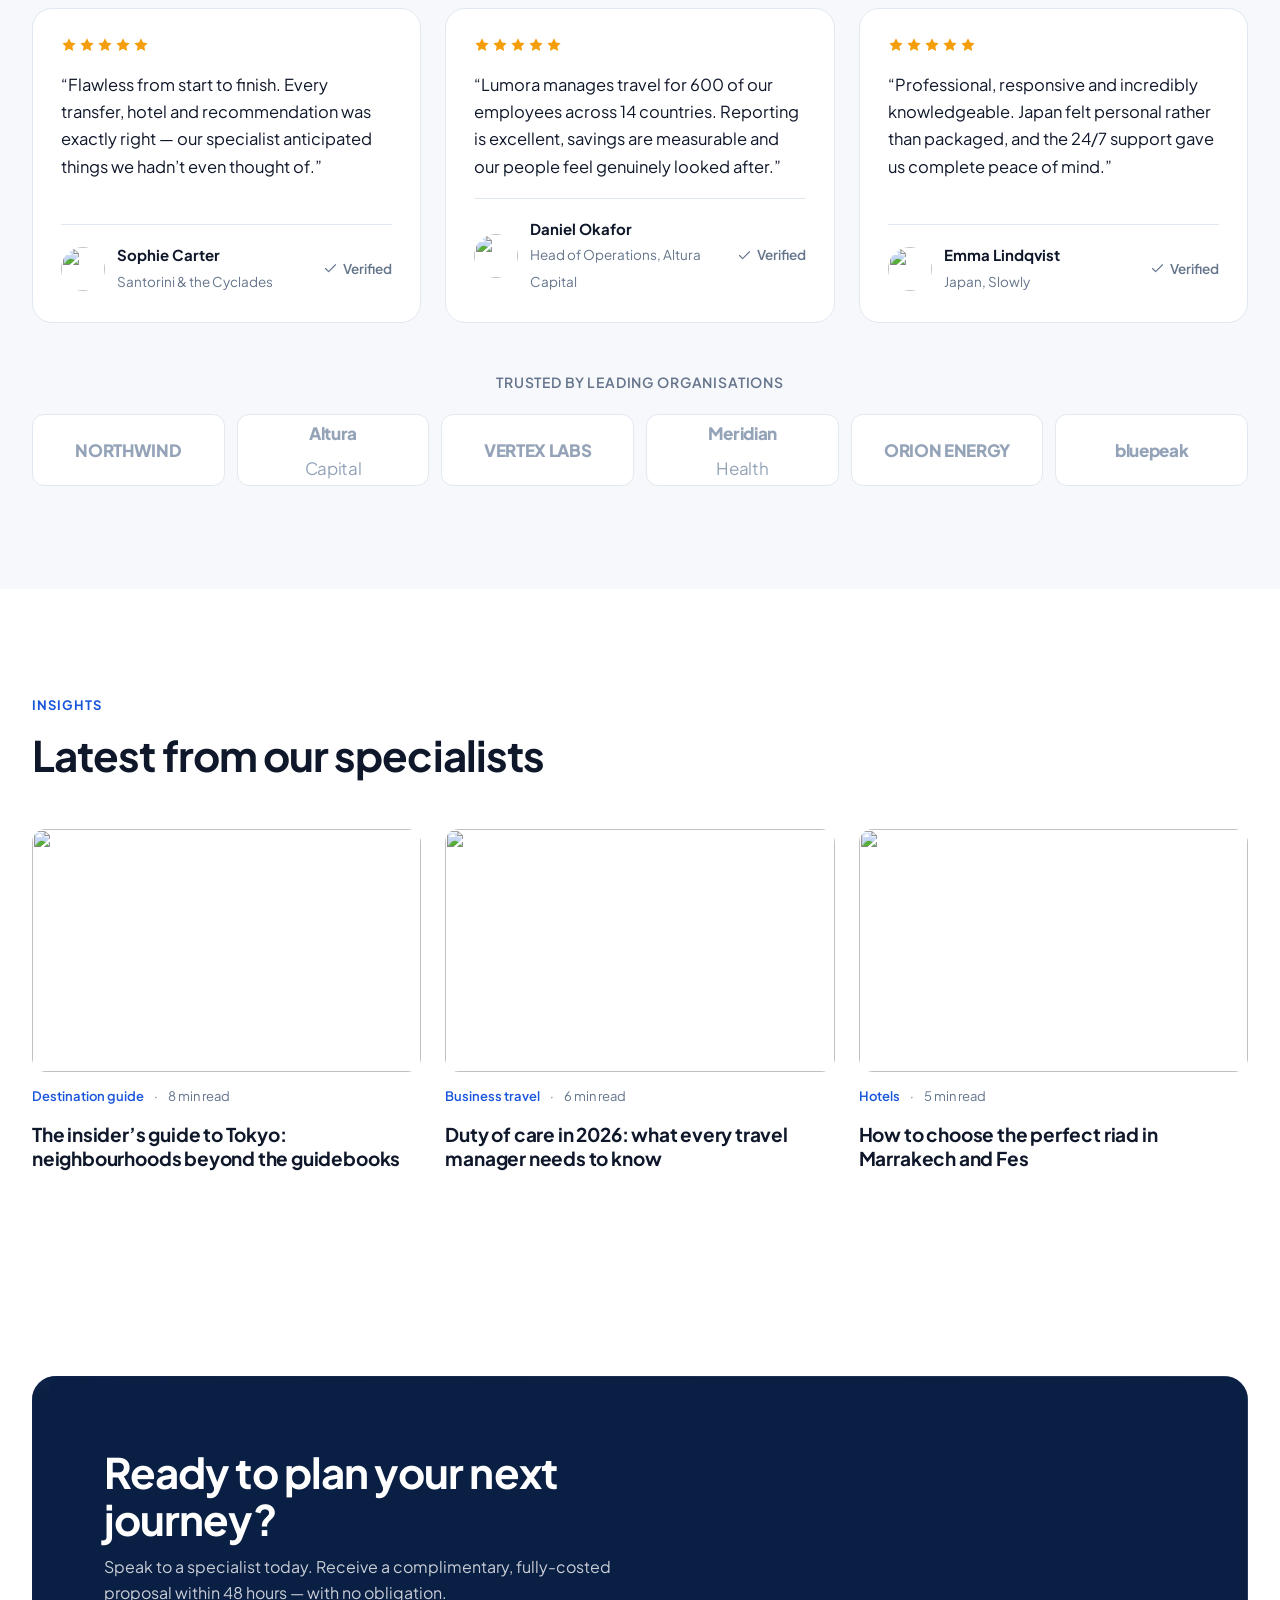
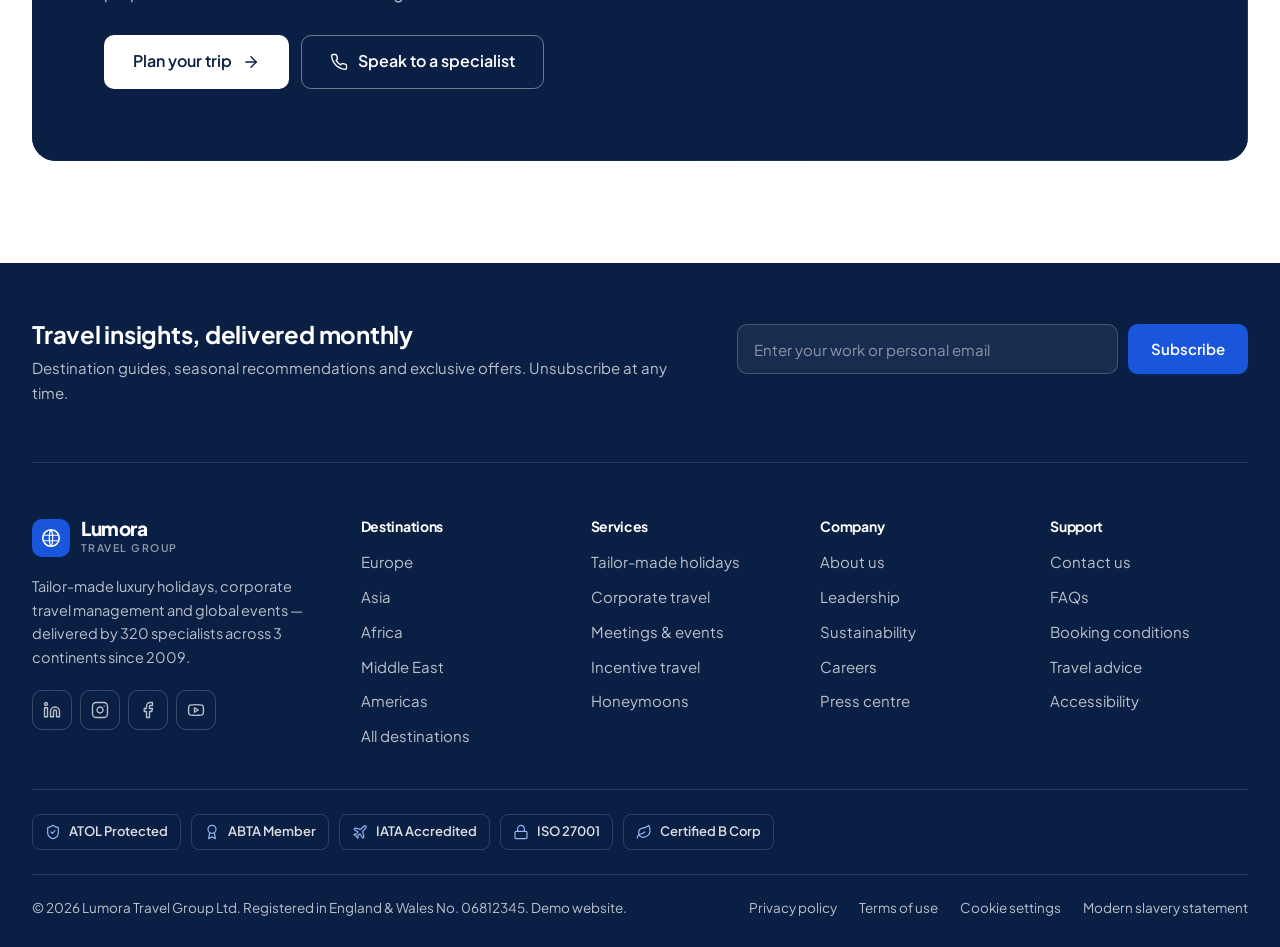
==== commit 168a092c: "Enterprise redesign: Lumora Travel Group Corporate design system (navy/blue, Plus Jakarta Sans), top" ====
--- a/index.html
+++ b/index.html
@@ -3,110 +3,129 @@
 <head>
 <meta charset="utf-8">
 <meta name="viewport" content="width=device-width, initial-scale=1">
-<title>Lumora — Tailor-made journeys beyond the map</title>
-<meta name="description" content="Private, tailor-made journeys to the world’s most extraordinary places. Designed by specialists who have been there.">
-<meta name="theme-color" content="#0b0b0c">
-<link rel="icon" href="data:image/svg+xml,%3Csvg xmlns='http://www.w3.org/2000/svg' viewBox='0 0 32 32'%3E%3Crect width='32' height='32' rx='16' fill='%23d6fb41'/%3E%3Ctext x='16' y='22' font-family='Arial Black' font-size='17' text-anchor='middle' fill='%230b0b0c'%3EL%3C/text%3E%3C/svg%3E">
+<title>Lumora Travel Group — Luxury Tailor-Made & Corporate Travel</title>
+<meta name="description" content="Tailor-made luxury holidays and corporate travel management. ATOL protected. Designed by specialists across 94 countries.">
+<meta name="theme-color" content="#0a1f44">
+<link rel="icon" href="data:image/svg+xml,%3Csvg xmlns='http://www.w3.org/2000/svg' viewBox='0 0 32 32'%3E%3Crect width='32' height='32' rx='8' fill='%230a1f44'/%3E%3Ccircle cx='16' cy='16' r='9' fill='none' stroke='white' stroke-width='2'/%3E%3Cpath d='M7 16h18M16 7c3 3 3 15 0 18M16 7c-3 3-3 15 0 18' fill='none' stroke='white' stroke-width='1.5'/%3E%3C/svg%3E">
 <link rel="preconnect" href="https://fonts.googleapis.com">
 <link rel="preconnect" href="https://fonts.gstatic.com" crossorigin>
 <link rel="preconnect" href="https://images.unsplash.com">
-<link href="https://fonts.googleapis.com/css2?family=Syne:wght@600;700;800&family=DM+Sans:opsz,wght@9..40,400;9..40,500;9..40,600&family=DM+Mono:wght@400&display=swap" rel="stylesheet">
+<link href="https://fonts.googleapis.com/css2?family=Plus+Jakarta+Sans:wght@400;500;600;700;800&display=swap" rel="stylesheet">
 <link rel="stylesheet" href="css/style.css">
-<script>try{if(sessionStorage.getItem('lj2'))document.documentElement.classList.add('seen')}catch(e){}</script>
 </head>
 <body>
-<div class="grain" aria-hidden="true"></div>
-<div class="loader" aria-hidden="true"><div class="loader-top mono"><span>Lumora®</span><span>Tailor-made travel — Est. 2009</span></div>
-<div class="loader-frame"><img src="https://images.unsplash.com/photo-1570077188670-e3a8d69ac5ff?auto=format&fit=crop&w=500&q=80" alt=""><img src="https://images.unsplash.com/photo-1493976040374-85c8e12f0c0e?auto=format&fit=crop&w=500&q=80" alt=""><img src="https://images.unsplash.com/photo-1514282401047-d79a71a590e8?auto=format&fit=crop&w=500&q=80" alt=""><img src="https://images.unsplash.com/photo-1516426122078-c23e76319801?auto=format&fit=crop&w=500&q=80" alt=""><img src="https://images.unsplash.com/photo-1531366936337-7c912a4589a7?auto=format&fit=crop&w=500&q=80" alt=""><img src="https://images.unsplash.com/photo-1530789253388-582c481c54b0?auto=format&fit=crop&w=500&q=80" alt=""></div>
-<div class="loader-bot"><span class="mono">Loading the world</span><span class="loader-num">00</span></div></div>
-<div class="curtain" aria-hidden="true"><b>Lumora®</b></div>
-<header class="hdr"><a class="logo" href="index.html" aria-label="Lumora home">Lumora<sup>®</sup></a>
-<nav class="nav" aria-label="Main"><a href="index.html" class=on><span class="roll"><span data-t="Home">Home</span></span></a><a href="destinations.html"><span class="roll"><span data-t="Destinations">Destinations</span></span></a><a href="journeys.html"><span class="roll"><span data-t="Journeys">Journeys</span></span></a><a href="about.html"><span class="roll"><span data-t="Studio">Studio</span></span></a></nav>
-<div class="hdr-r"><span class="clock">LDN <time data-tz="Europe/London">--:--</time></span><a class="hdr-cta" href="contact.html"><span class="roll"><span data-t="Plan a trip">Plan a trip</span></span></a>
-<button class="burger" aria-label="Menu" aria-expanded="false"><em style="font-style:normal">Menu</em><i></i></button></div></header>
-<div class="menu"><nav><a href="index.html"><span>Home</span><small>01</small></a><a href="destinations.html"><span>Destinations</span><small>02</small></a><a href="journeys.html"><span>Journeys</span><small>03</small></a><a href="about.html"><span>Studio</span><small>04</small></a><a href="contact.html"><span>Plan a trip</span><small>05</small></a></nav><div class="menu-foot"><a href="mailto:hello@lumorajourneys.com">hello@lumorajourneys.com</a><a href="tel:+442071234567">+44 20 7123 4567</a><span class="mono">London · Singapore · Cape Town</span></div></div>
-<main id="top">
-<section class="hx">
-  <div class="hx-media"><div class="hx-slide on" data-place="Oia, Santorini" data-coord="36.46°N 25.37°E"><img src="https://images.unsplash.com/photo-1570077188670-e3a8d69ac5ff?auto=format&fit=crop&w=2400&q=80" alt="Oia, Santorini"></div><div class="hx-slide" data-place="Higashiyama, Kyoto" data-coord="35.00°N 135.78°E"><img src="https://images.unsplash.com/photo-1493976040374-85c8e12f0c0e?auto=format&fit=crop&w=2400&q=80" alt="Higashiyama, Kyoto" loading=lazy></div><div class="hx-slide" data-place="Baa Atoll, Maldives" data-coord="5.12°N 73.05°E"><img src="https://images.unsplash.com/photo-1514282401047-d79a71a590e8?auto=format&fit=crop&w=2400&q=80" alt="Baa Atoll, Maldives" loading=lazy></div><div class="hx-slide" data-place="Masai Mara, Kenya" data-coord="1.49°S 35.14°E"><img src="https://images.unsplash.com/photo-1516426122078-c23e76319801?auto=format&fit=crop&w=2400&q=80" alt="Masai Mara, Kenya" loading=lazy></div></div>
-  <div class="hx-in">
-    <div class="hx-top mono hx-intro"><span><span class="live" data-hplace>Oia, Santorini</span><br><span class="mut" style="color:rgba(255,255,255,.65)" data-hcoord>36.46°N 25.37°E</span></span><span style="text-align:right">Tailor-made travel<br><span style="color:rgba(255,255,255,.65)">London <time data-tz="Europe/London">--:--</time></span></span></div>
-    <div>
-      <h1 class="d-xl" data-split data-hero>Beyond<br><span class="acc">the map</span></h1>
-      <div class="hx-bot hx-intro"><div><p>Private, unhurried journeys to the world’s most extraordinary places — designed around you by people who have been there.</p>
-        <div class="acts"><a class="btn btn-acc" href="journeys.html"><span class="roll"><span data-t="Explore journeys">Explore journeys</span></span><svg viewBox="0 0 24 24" fill="none" stroke="currentColor" stroke-width="1.8"><path d="M5 12h14M13 6l6 6-6 6"/></svg></a><a class="btn btn-line" href="contact.html"><span class="roll"><span data-t="Plan a trip">Plan a trip</span></span></a></div></div>
-        <div class="hx-dots"><button class="hx-dot on" aria-label="Show Oia, Santorini"><i></i><b>01 Oia</b></button><button class="hx-dot" aria-label="Show Higashiyama, Kyoto"><i></i><b>02 Higashiyama</b></button><button class="hx-dot" aria-label="Show Baa Atoll, Maldives"><i></i><b>03 Baa Atoll</b></button><button class="hx-dot" aria-label="Show Masai Mara, Kenya"><i></i><b>04 Masai Mara</b></button></div></div>
-    </div>
-  </div>
-</section>
+<a href="#main" class="btn btn-primary" style="position:absolute;left:-9999px;top:8px;z-index:999" onfocus="this.style.left='8px'" onblur="this.style.left='-9999px'">Skip to content</a>
+<div class="topbar"><div class="wrap">
+<div class="topbar-l"><a href="tel:+442071234567"><svg class="i" viewBox="0 0 24 24" aria-hidden="true"><path d="M22 16.92v3a2 2 0 0 1-2.18 2 19.79 19.79 0 0 1-8.63-3.07 19.5 19.5 0 0 1-6-6 19.79 19.79 0 0 1-3.07-8.67A2 2 0 0 1 4.11 2h3a2 2 0 0 1 2 1.72 12.84 12.84 0 0 0 .7 2.81 2 2 0 0 1-.45 2.11L8.09 9.91a16 16 0 0 0 6 6l1.27-1.27a2 2 0 0 1 2.11-.45 12.84 12.84 0 0 0 2.81.7A2 2 0 0 1 22 16.92z"/></svg>+44 20 7123 4567</a><a href="mailto:enquiries@lumoratravel.com"><svg class="i" viewBox="0 0 24 24" aria-hidden="true"><rect width="20" height="16" x="2" y="4" rx="2"/><path d="m22 7-8.97 5.7a1.94 1.94 0 0 1-2.06 0L2 7"/></svg>enquiries@lumoratravel.com</a><span style="display:inline-flex;gap:7px;align-items:center"><svg class="i" viewBox="0 0 24 24" aria-hidden="true"><circle cx="12" cy="12" r="10"/><path d="M12 6v6l4 2"/></svg>Mon–Sat, 8am–8pm GMT</span></div>
+<div class="topbar-r"><a href="business.html"><svg class="i" viewBox="0 0 24 24" aria-hidden="true"><rect width="20" height="14" x="2" y="7" rx="2"/><path d="M16 21V5a2 2 0 0 0-2-2h-4a2 2 0 0 0-2 2v16"/></svg>For business</a><a href="contact.html#offices"><svg class="i" viewBox="0 0 24 24" aria-hidden="true"><circle cx="12" cy="12" r="10"/><path d="M12 2a14.5 14.5 0 0 0 0 20 14.5 14.5 0 0 0 0-20"/><path d="M2 12h20"/></svg>English (UK) · USD</a></div>
+</div></div>
+<header class="hdr"><div class="wrap">
+<a class="logo" href="index.html" aria-label="Lumora Travel Group home"><span class="logo-mark"><svg viewBox="0 0 24 24" fill="none" stroke="currentColor" stroke-width="1.8"><circle cx="12" cy="12" r="9"/><path d="M12 3c2.5 3 2.5 15 0 18M12 3c-2.5 3-2.5 15 0 18M3.5 9h17M3.5 15h17" stroke-width="1.3"/></svg></span><span><b>Lumora</b><small>Travel Group</small></span></a>
+<nav class="nav" aria-label="Main"><div class="nav-dd"><button aria-haspopup="true" onclick="location.href='destinations.html'">Destinations <svg class="i" viewBox="0 0 24 24" aria-hidden="true"><path d="m6 9 6 6 6-6"/></svg></button><div class="mega" role="menu"><div><h4>Europe</h4><ul><li><a href="journeys.html?dest=italy">Italy</a></li><li><a href="journeys.html?dest=greece">Greece</a></li><li><a href="journeys.html?dest=france">France</a></li><li><a href="journeys.html?dest=iceland">Iceland</a></li><li><a href="journeys.html?dest=scotland">Scotland</a></li></ul></div><div><h4>Asia & Indian Ocean</h4><ul><li><a href="journeys.html?dest=japan">Japan</a></li><li><a href="journeys.html?dest=indonesia">Bali, Indonesia</a></li><li><a href="journeys.html?dest=vietnam">Vietnam</a></li><li><a href="journeys.html?dest=india">India</a></li><li><a href="journeys.html?dest=thailand">Thailand</a></li><li><a href="journeys.html?dest=maldives">Maldives</a></li></ul></div><div><h4>Africa, Middle East & Americas</h4><ul><li><a href="journeys.html?dest=kenya">Kenya</a></li><li><a href="journeys.html?dest=morocco">Morocco</a></li><li><a href="journeys.html?dest=uae">Dubai, UAE</a></li><li><a href="journeys.html?dest=turkey">Türkiye</a></li><li><a href="journeys.html?dest=canada">Canada</a></li><li><a href="journeys.html?dest=patagonia">Patagonia</a></li></ul></div><a class="mega-card" href="journeys.html?dest=japan"><img src="https://images.unsplash.com/photo-1493976040374-85c8e12f0c0e?auto=format&fit=crop&w=500&q=80" alt="" loading="lazy"><small>Featured journey</small><b>Japan, Slowly — 12 days</b><span>From $6,450 <svg class="i" viewBox="0 0 24 24" aria-hidden="true"><path d="M5 12h14"/><path d="m12 5 7 7-7 7"/></svg></span></a></div></div><a href="journeys.html">Journeys</a><a href="business.html">Business Travel</a><a href="about.html">About Us</a><a href="contact.html">Contact</a></nav>
+<div class="hdr-r">
+<a class="icon-btn" href="journeys.html?saved=1" aria-label="Saved journeys"><svg class="i" viewBox="0 0 24 24" aria-hidden="true"><path d="M19 14c1.49-1.46 3-3.21 3-5.5A5.5 5.5 0 0 0 16.5 3c-1.76 0-3 .5-4.5 2-1.5-1.5-2.74-2-4.5-2A5.5 5.5 0 0 0 2 8.5c0 2.3 1.5 4.05 3 5.5l7 7Z"/></svg><span class="badge saved-count"></span></a>
+<a class="btn btn-outline btn-sm" href="tel:+442071234567"><svg class="i" viewBox="0 0 24 24" aria-hidden="true"><path d="M22 16.92v3a2 2 0 0 1-2.18 2 19.79 19.79 0 0 1-8.63-3.07 19.5 19.5 0 0 1-6-6 19.79 19.79 0 0 1-3.07-8.67A2 2 0 0 1 4.11 2h3a2 2 0 0 1 2 1.72 12.84 12.84 0 0 0 .7 2.81 2 2 0 0 1-.45 2.11L8.09 9.91a16 16 0 0 0 6 6l1.27-1.27a2 2 0 0 1 2.11-.45 12.84 12.84 0 0 0 2.81.7A2 2 0 0 1 22 16.92z"/></svg>Call us</a>
+<a class="btn btn-primary btn-sm" href="contact.html">Plan your trip</a>
+<button class="icon-btn burger" aria-label="Open menu" aria-expanded="false"><svg class="i" viewBox="0 0 24 24" aria-hidden="true"><path d="M4 6h16M4 12h16M4 18h16"/></svg></button>
+</div></div></header>
+<div class="drawer" id="drawer"><div class="drawer-bg" data-close-drawer></div><div class="drawer-panel" role="dialog" aria-label="Menu">
+<div class="drawer-top"><a class="logo" href="index.html" aria-label="Lumora Travel Group home"><span class="logo-mark"><svg viewBox="0 0 24 24" fill="none" stroke="currentColor" stroke-width="1.8"><circle cx="12" cy="12" r="9"/><path d="M12 3c2.5 3 2.5 15 0 18M12 3c-2.5 3-2.5 15 0 18M3.5 9h17M3.5 15h17" stroke-width="1.3"/></svg></span><span><b>Lumora</b><small>Travel Group</small></span></a><button class="icon-btn" data-close-drawer aria-label="Close menu"><svg class="i" viewBox="0 0 24 24" aria-hidden="true"><path d="M18 6 6 18M6 6l12 12"/></svg></button></div>
+<nav><a href="index.html" class=on>Home<svg class="i" viewBox="0 0 24 24" aria-hidden="true"><path d="m9 18 6-6-6-6"/></svg></a><a href="destinations.html">Destinations<svg class="i" viewBox="0 0 24 24" aria-hidden="true"><path d="m9 18 6-6-6-6"/></svg></a><a href="journeys.html">Journeys<svg class="i" viewBox="0 0 24 24" aria-hidden="true"><path d="m9 18 6-6-6-6"/></svg></a><a href="business.html">Business Travel<svg class="i" viewBox="0 0 24 24" aria-hidden="true"><path d="m9 18 6-6-6-6"/></svg></a><a href="about.html">About Us<svg class="i" viewBox="0 0 24 24" aria-hidden="true"><path d="m9 18 6-6-6-6"/></svg></a><a href="contact.html">Contact<svg class="i" viewBox="0 0 24 24" aria-hidden="true"><path d="m9 18 6-6-6-6"/></svg></a></nav>
+<div class="drawer-foot"><a class="btn btn-primary" href="contact.html" style="justify-content:center">Plan your trip</a><a href="tel:+442071234567"><svg class="i" viewBox="0 0 24 24" aria-hidden="true"><path d="M22 16.92v3a2 2 0 0 1-2.18 2 19.79 19.79 0 0 1-8.63-3.07 19.5 19.5 0 0 1-6-6 19.79 19.79 0 0 1-3.07-8.67A2 2 0 0 1 4.11 2h3a2 2 0 0 1 2 1.72 12.84 12.84 0 0 0 .7 2.81 2 2 0 0 1-.45 2.11L8.09 9.91a16 16 0 0 0 6 6l1.27-1.27a2 2 0 0 1 2.11-.45 12.84 12.84 0 0 0 2.81.7A2 2 0 0 1 22 16.92z"/></svg>+44 20 7123 4567</a><a href="mailto:enquiries@lumoratravel.com"><svg class="i" viewBox="0 0 24 24" aria-hidden="true"><rect width="20" height="16" x="2" y="4" rx="2"/><path d="m22 7-8.97 5.7a1.94 1.94 0 0 1-2.06 0L2 7"/></svg>enquiries@lumoratravel.com</a></div>
+</div></div>
+<main id="main">
+<section class="hero"><div class="hero-bg"><img src="https://images.unsplash.com/photo-1501785888041-af3ef285b470?auto=format&fit=crop&w=2400&q=80" alt="Turquoise alpine lake with a wooden boat"></div>
+<div class="wrap"><div class="hero-content">
+  <span class="pill-note"><b>New</b>2027 collection now available to book</span>
+  <h1>Extraordinary journeys, delivered with certainty.</h1>
+  <p class="lead">Tailor-made luxury travel and corporate travel management for discerning travellers and global organisations — designed by specialists, protected end to end.</p>
+  <div class="hero-cta"><a class="btn btn-primary btn-lg" href="journeys.html">Explore journeys <svg class="i" viewBox="0 0 24 24" aria-hidden="true"><path d="M5 12h14"/><path d="m12 5 7 7-7 7"/></svg></a><a class="btn btn-ghost-light btn-lg" href="business.html"><svg class="i" viewBox="0 0 24 24" aria-hidden="true"><rect width="20" height="14" x="2" y="7" rx="2"/><path d="M16 21V5a2 2 0 0 0-2-2h-4a2 2 0 0 0-2 2v16"/></svg>Lumora for Business</a></div>
+  <div class="hero-proof"><span><svg class="i" viewBox="0 0 24 24" aria-hidden="true"><path d="M20 13c0 5-3.5 7.5-7.66 8.95a1 1 0 0 1-.67-.01C7.5 20.5 4 18 4 13V6a1 1 0 0 1 1-1c2 0 4.5-1.2 6.24-2.72a1.17 1.17 0 0 1 1.52 0C14.51 3.81 17 5 19 5a1 1 0 0 1 1 1z"/><path d="m9 12 2 2 4-4"/></svg>ATOL &amp; ABTA protected</span><span><svg class="i" viewBox="0 0 24 24" aria-hidden="true"><circle cx="12" cy="12" r="10"/><path d="M12 2a14.5 14.5 0 0 0 0 20 14.5 14.5 0 0 0 0-20"/><path d="M2 12h20"/></svg>94 countries</span><span><svg class="i" viewBox="0 0 24 24" aria-hidden="true"><path d="M3 11h3a2 2 0 0 1 2 2v3a2 2 0 0 1-2 2H5a2 2 0 0 1-2-2v-5Zm0 0a9 9 0 1 1 18 0m0 0v5a2 2 0 0 1-2 2h-1a2 2 0 0 1-2-2v-3a2 2 0 0 1 2-2h3Z"/><path d="M21 16v2a4 4 0 0 1-4 4h-5"/></svg>24/7 support</span></div>
+</div></div></section>
 
-<section class="sec bone"><div class="wrap">
-  <div class="m-grid"><div><span class="mono idx rv">(01) The studio</span></div>
-  <p class="manifest" data-split="words">We design <span class="ipill"><img src="https://images.unsplash.com/photo-1503220317375-aaad61436b1b?auto=format&fit=crop&w=400&q=80" alt=""></span> journeys for people who travel to <span class="acc">feel</span> something. Unhurried, private <span class="ipill"><img src="https://images.unsplash.com/photo-1520250497591-112f2f40a3f4?auto=format&fit=crop&w=400&q=80" alt=""></span> and quietly <span class="stroke">unforgettable</span> — from the first call to the final transfer home <span class="ipill"><img src="https://images.unsplash.com/photo-1436491865332-7a61a109cc05?auto=format&fit=crop&w=400&q=80" alt=""></span></p></div>
-  <div class="m-foot st">
-    <div><span class="mono mut">Years designing</span><b data-count="17">0</b></div>
-    <div><span class="mono mut">Countries known</span><b data-count="94">0</b></div>
-    <div><span class="mono mut">Travellers</span><b data-count="18400">0<sup>+</sup></b></div>
-    <div><span class="mono mut">Avg. rating</span><b data-count="4.9">0<sup>/5</sup></b></div>
-  </div>
-</div></section>
+<div class="search-wrap"><div class="wrap"><div class="search">
+  <div class="s-tabs" role="tablist"><button class="s-tab on" data-mode="holiday" role="tab" aria-selected="true"><svg class="i" viewBox="0 0 24 24" aria-hidden="true"><circle cx="12" cy="12" r="10"/><polygon points="16.24 7.76 14.12 14.12 7.76 16.24 9.88 9.88 16.24 7.76"/></svg>Tailor-made holidays</button><button class="s-tab" data-mode="business" role="tab" aria-selected="false"><svg class="i" viewBox="0 0 24 24" aria-hidden="true"><rect width="20" height="14" x="2" y="7" rx="2"/><path d="M16 21V5a2 2 0 0 0-2-2h-4a2 2 0 0 0-2 2v16"/></svg>Business travel</button><button class="s-tab" data-mode="events" role="tab" aria-selected="false"><svg class="i" viewBox="0 0 24 24" aria-hidden="true"><path d="M16 21v-2a4 4 0 0 0-4-4H6a4 4 0 0 0-4 4v2"/><circle cx="9" cy="7" r="4"/><path d="M22 21v-2a4 4 0 0 0-3-3.87"/><path d="M16 3.13a4 4 0 0 1 0 7.75"/></svg>Events &amp; MICE</button></div>
+  <form class="s-form" id="hero-search">
+    <div class="field"><label for="s-dest">Destination</label><div class="control"><svg class="i" viewBox="0 0 24 24" aria-hidden="true"><path d="M20 10c0 6-8 12-8 12s-8-6-8-12a8 8 0 0 1 16 0Z"/><circle cx="12" cy="10" r="3"/></svg><select id="s-dest" name="dest"><option value="">All destinations</option><option value="r:Europe">All of Europe</option><option value="r:Asia">All of Asia</option><option value="r:Africa">All of Africa</option><option value="r:Middle East">All of Middle East</option><option value="r:Americas">All of Americas</option><option value="r:Islands">All of Islands</option><option value="d:italy">Italy</option><option value="d:greece">Greece</option><option value="d:france">France</option><option value="d:iceland">Iceland</option><option value="d:scotland">Scotland</option><option value="d:japan">Japan</option><option value="d:indonesia">Bali, Indonesia</option><option value="d:vietnam">Vietnam</option><option value="d:india">India</option><option value="d:thailand">Thailand</option><option value="d:maldives">Maldives</option><option value="d:kenya">Kenya</option><option value="d:morocco">Morocco</option><option value="d:uae">Dubai, UAE</option><option value="d:turkey">Türkiye</option><option value="d:canada">Canada</option><option value="d:patagonia">Patagonia</option></select></div></div>
+    <div class="field"><label for="s-style">Travel style</label><div class="control"><svg class="i" viewBox="0 0 24 24" aria-hidden="true"><path d="m12 3-1.9 5.8a2 2 0 0 1-1.3 1.3L3 12l5.8 1.9a2 2 0 0 1 1.3 1.3L12 21l1.9-5.8a2 2 0 0 1 1.3-1.3L21 12l-5.8-1.9a2 2 0 0 1-1.3-1.3Z"/></svg><select id="s-style" name="style"><option value="">Any style</option><option>Culture</option><option>Beach</option><option>Romance</option><option>Wildlife</option><option>Wellness</option><option>Adventure</option><option>Luxury</option></select></div></div>
+    <div class="field"><label for="s-dur">Duration</label><div class="control"><svg class="i" viewBox="0 0 24 24" aria-hidden="true"><rect width="18" height="18" x="3" y="4" rx="2"/><path d="M16 2v4M8 2v4M3 10h18"/></svg><select id="s-dur" name="dur"><option value="">Any duration</option><option value="short">Up to 7 days</option><option value="mid">8–10 days</option><option value="long">11+ days</option></select></div></div>
+    <div class="field"><label for="s-who">Travellers</label><div class="control"><svg class="i" viewBox="0 0 24 24" aria-hidden="true"><path d="M16 21v-2a4 4 0 0 0-4-4H6a4 4 0 0 0-4 4v2"/><circle cx="9" cy="7" r="4"/><path d="M22 21v-2a4 4 0 0 0-3-3.87"/><path d="M16 3.13a4 4 0 0 1 0 7.75"/></svg><select id="s-who" name="who"><option>2 adults</option><option>1 adult</option><option>Family</option><option>Group (6+)</option></select></div></div>
+    <button class="btn btn-primary" type="submit"><svg class="i" viewBox="0 0 24 24" aria-hidden="true"><circle cx="11" cy="11" r="8"/><path d="m21 21-4.3-4.3"/></svg><span id="s-submit-label">Search journeys</span></button>
+  </form>
+  <div class="s-foot"><span><svg class="i" viewBox="0 0 24 24" aria-hidden="true"><path d="M20 6 9 17l-5-5"/></svg>Free, no-obligation proposals within 48 hours</span><span><svg class="i" viewBox="0 0 24 24" aria-hidden="true"><path d="M20 6 9 17l-5-5"/></svg>Price match on comparable itineraries</span><span><svg class="i" viewBox="0 0 24 24" aria-hidden="true"><path d="M20 6 9 17l-5-5"/></svg>Flexible deposit from 10%</span></div>
+</div></div></div>
 
-<section class="sec" style="padding-bottom:clamp(70px,8vw,120px)">
-  <div class="wrap"><div class="sh"><div><span class="mono idx rv">(02) Destinations</span><h2 class="d-l" data-split>Places we<br>know <span class="stroke">by heart</span></h2></div><div class="sh-r rv"><p class="lede">Seventeen corners of the world, each mapped by a designer who calls it a second home.</p><a class="btn btn-line" href="destinations.html"><span class="roll"><span data-t="All destinations">All destinations</span></span><svg viewBox="0 0 24 24" fill="none" stroke="currentColor" stroke-width="1.8"><path d="M5 12h14M13 6l6 6-6 6"/></svg></a></div></div></div>
-  <div class="drag" data-cur="Drag"><div class="drag-track" id="home-dests"></div></div>
-  <div class="drag-bar"><span class="mono mut">Drag / swipe</span><div class="bar"><i></i></div><span class="mono mut">17</span></div>
-</section>
+<section class="sec-sm"><div class="wrap"><div class="trust"><div class="rating"><b>4.9</b><div><span class="stars"><svg viewBox="0 0 24 24"><polygon points="12 2 15.09 8.26 22 9.27 17 14.14 18.18 21.02 12 17.77 5.82 21.02 7 14.14 2 9.27 8.91 8.26 12 2"/></svg><svg viewBox="0 0 24 24"><polygon points="12 2 15.09 8.26 22 9.27 17 14.14 18.18 21.02 12 17.77 5.82 21.02 7 14.14 2 9.27 8.91 8.26 12 2"/></svg><svg viewBox="0 0 24 24"><polygon points="12 2 15.09 8.26 22 9.27 17 14.14 18.18 21.02 12 17.77 5.82 21.02 7 14.14 2 9.27 8.91 8.26 12 2"/></svg><svg viewBox="0 0 24 24"><polygon points="12 2 15.09 8.26 22 9.27 17 14.14 18.18 21.02 12 17.77 5.82 21.02 7 14.14 2 9.27 8.91 8.26 12 2"/></svg><svg viewBox="0 0 24 24"><polygon points="12 2 15.09 8.26 22 9.27 17 14.14 18.18 21.02 12 17.77 5.82 21.02 7 14.14 2 9.27 8.91 8.26 12 2"/></svg></span><small>Excellent · 2,140 verified reviews</small></div></div><div class="badges"><span class="badge-acc"><svg class="i" viewBox="0 0 24 24" aria-hidden="true"><path d="M20 13c0 5-3.5 7.5-7.66 8.95a1 1 0 0 1-.67-.01C7.5 20.5 4 18 4 13V6a1 1 0 0 1 1-1c2 0 4.5-1.2 6.24-2.72a1.17 1.17 0 0 1 1.52 0C14.51 3.81 17 5 19 5a1 1 0 0 1 1 1z"/><path d="m9 12 2 2 4-4"/></svg>ATOL Protected</span><span class="badge-acc"><svg class="i" viewBox="0 0 24 24" aria-hidden="true"><circle cx="12" cy="8" r="6"/><path d="M15.477 12.89 17 22l-5-3-5 3 1.523-9.11"/></svg>ABTA Member</span><span class="badge-acc"><svg class="i" viewBox="0 0 24 24" aria-hidden="true"><path d="M17.8 19.2 16 11l3.5-3.5C21 6 21.5 4 21 3c-1-.5-3 0-4.5 1.5L13 8 4.8 6.2c-.5-.1-.9.1-1.1.5l-.3.5c-.2.5-.1 1 .3 1.3L9 12l-2 3H4l-1 1 3 2 2 3 1-1v-3l3-2 3.5 5.3c.3.4.8.5 1.3.3l.5-.2c.4-.3.6-.7.5-1.2z"/></svg>IATA Accredited</span><span class="badge-acc"><svg class="i" viewBox="0 0 24 24" aria-hidden="true"><rect width="18" height="11" x="3" y="11" rx="2"/><path d="M7 11V7a5 5 0 0 1 10 0v4"/></svg>ISO 27001</span><span class="badge-acc"><svg class="i" viewBox="0 0 24 24" aria-hidden="true"><path d="M11 20A7 7 0 0 1 9.8 6.1C15.5 5 17 4.48 19 2c1 2 2 4.18 2 8 0 5.5-4.78 10-10 10Z"/><path d="M2 21c0-3 1.85-5.36 5.08-6C9.5 14.52 12 13 13 12"/></svg>Certified B Corp</span></div></div></div></section>
 
-<section class="sec bg2">
-  <div class="wrap"><div class="sh"><div><span class="mono idx rv">(03) Signature journeys</span><h2 class="d-l" data-split>Four ways<br>to <span class="acc">begin</span></h2></div><div class="sh-r rv"><p class="lede">Every itinerary is a starting point. Change the pace, the hotels, the order — it’s yours.</p><a class="btn btn-acc" href="journeys.html"><span class="roll"><span data-t="All 18 journeys">All 18 journeys</span></span><svg viewBox="0 0 24 24" fill="none" stroke="currentColor" stroke-width="1.8"><path d="M5 12h14M13 6l6 6-6 6"/></svg></a></div></div></div>
-  <div class="stack" id="stack"></div>
-</section>
-
-<div class="vm" aria-hidden="true"><div class="vm-row"><span>Kyoto</span><span>Masai Mara</span><span>Santorini</span><span>Patagonia</span><span>Marrakech</span></div><div class="vm-row r2"><span>Baa Atoll</span><span>Isle of Skye</span><span>Cappadocia</span><span>Banff</span><span>Hoi An</span></div></div>
-
-<section class="sec bone"><div class="wrap">
-  <div class="sh"><div><span class="mono idx rv">(04) Why Lumora</span><h2 class="d-l" data-split>Travel, done<br><span class="stroke">properly</span></h2></div></div>
-  <div class="bento st">
-    <div class="bx a"><img src="https://images.unsplash.com/photo-1566073771259-6a8506099945?auto=format&fit=crop&w=1400&q=80" alt="" loading="lazy"><span class="mono">Hand-picked stays</span><div><h3>Every room we book, we’ve slept in.</h3><p style="margin-top:14px;opacity:.85">No catalogues. Our designers test every hotel, guide and table personally — every single year.</p></div></div>
-    <div class="bx b"><span class="mono">Travellers since 2009</span><div class="big" data-count="18400">0<sup>+</sup></div></div>
-    <div class="bx c"><span class="mono mut">Average rating</span><div><div class="big">4.9</div><span class="stars">★★★★★</span><p class="mut" style="margin-top:6px">2,140 verified reviews</p></div></div>
-    <div class="bx e"><div class="bx-row"><span class="mono">Flights & private aviation</span><span class="mono mut">LHR → NRT</span></div>
-      <svg class="flight" viewBox="0 0 580 110" preserveAspectRatio="none"><path class="dash" d="M20 95 C 160 -15, 400 -15, 560 85" fill="none" stroke="#0b0b0c" stroke-width="1.5"/><circle cx="20" cy="95" r="6" fill="#0b0b0c"/><circle cx="560" cy="85" r="6" fill="#0b0b0c"/><g class="plane"><circle r="9" fill="#d6fb41" stroke="#0b0b0c" stroke-width="1.5"/></g></svg>
-      <h3>Door to door, any class.</h3></div>
-    <div class="bx d"><span class="mono">32 travel designers</span><div class="bx-row"><h3 style="max-width:330px">Specialists, not call centres.</h3><div class="avs"><img src="https://images.unsplash.com/photo-1544005313-94ddf0286df2?auto=format&fit=crop&w=140&q=80" alt=""><img src="https://images.unsplash.com/photo-1507003211169-0a1dd7228f2d?auto=format&fit=crop&w=140&q=80" alt=""><img src="https://images.unsplash.com/photo-1534528741775-53994a69daeb?auto=format&fit=crop&w=140&q=80" alt=""><span>+29</span></div></div></div>
-    <div class="bx f" style="background:var(--ink);color:var(--bone)"><span class="mono" style="color:var(--acc)">24 / 7</span><h3>A human on call, always.</h3></div>
-    <div class="bx g"><img src="https://images.unsplash.com/photo-1559128010-7c1ad6e1b6a5?auto=format&fit=crop&w=900&q=80" alt="" loading="lazy"><span class="mono">B Corp certified</span><h3>Carbon-balanced, every trip.</h3></div>
-  </div>
+<section class="sec soft"><div class="wrap">
+  <div class="head center"><div class="rv"><span class="eyebrow">Why Lumora</span><h2>The standard for premium travel, at enterprise scale</h2><p class="lead">For over seventeen years, we have combined the personal touch of a boutique travel designer with the security, systems and global reach of an international group.</p></div></div>
+  <div class="features"><div class="feature rv"><div class="ficon"><svg class="i" viewBox="0 0 24 24" aria-hidden="true"><path d="M20 13c0 5-3.5 7.5-7.66 8.95a1 1 0 0 1-.67-.01C7.5 20.5 4 18 4 13V6a1 1 0 0 1 1-1c2 0 4.5-1.2 6.24-2.72a1.17 1.17 0 0 1 1.52 0C14.51 3.81 17 5 19 5a1 1 0 0 1 1 1z"/><path d="m9 12 2 2 4-4"/></svg></div><h3>Fully protected</h3><p>ATOL and ABTA protection on every booking, with transparent pricing and no hidden fees.</p></div><div class="feature rv"><div class="ficon"><svg class="i" viewBox="0 0 24 24" aria-hidden="true"><circle cx="12" cy="12" r="10"/><polygon points="16.24 7.76 14.12 14.12 7.76 16.24 9.88 9.88 16.24 7.76"/></svg></div><h3>Specialist-designed</h3><p>Itineraries crafted by destination experts who personally inspect every hotel and partner.</p></div><div class="feature rv"><div class="ficon"><svg class="i" viewBox="0 0 24 24" aria-hidden="true"><path d="M3 11h3a2 2 0 0 1 2 2v3a2 2 0 0 1-2 2H5a2 2 0 0 1-2-2v-5Zm0 0a9 9 0 1 1 18 0m0 0v5a2 2 0 0 1-2 2h-1a2 2 0 0 1-2-2v-3a2 2 0 0 1 2-2h3Z"/><path d="M21 16v2a4 4 0 0 1-4 4h-5"/></svg></div><h3>24/7 global support</h3><p>A dedicated travel manager plus round-the-clock operations across three time zones.</p></div><div class="feature rv"><div class="ficon"><svg class="i" viewBox="0 0 24 24" aria-hidden="true"><path d="M11 20A7 7 0 0 1 9.8 6.1C15.5 5 17 4.48 19 2c1 2 2 4.18 2 8 0 5.5-4.78 10-10 10Z"/><path d="M2 21c0-3 1.85-5.36 5.08-6C9.5 14.52 12 13 13 12"/></svg></div><h3>Responsible by design</h3><p>Certified B Corp. Every journey carbon-balanced and audited against our ESG framework.</p></div></div>
 </div></section>
 
 <section class="sec"><div class="wrap">
-  <div class="sh"><div><span class="mono idx rv">(05) Moments</span><h2 class="d-l" data-split>Things you<br><span class="stroke">can’t</span> google</h2></div><div class="sh-r rv"><p class="lede">The experiences our designers weave quietly into every journey — the ones you’ll talk about for years.</p></div></div>
-  <div class="cols"><div class="col" data-speed=".03"><div class="mo"><div class="mo-media"><img src="https://images.unsplash.com/photo-1530789253388-582c481c54b0?auto=format&fit=crop&w=900&q=80" alt="Dawn balloons" loading="lazy"></div><div class="mo-cap"><b>Dawn balloons</b><span class="mono mut">Cappadocia</span></div></div><div class="mo"><div class="mo-media"><img src="https://images.unsplash.com/photo-1505832018823-50331d70d237?auto=format&fit=crop&w=900&q=80" alt="Steam & highlands" loading="lazy"></div><div class="mo-cap"><b>Steam & highlands</b><span class="mono mut">Scotland</span></div></div><div class="mo"><div class="mo-media"><img src="https://images.unsplash.com/photo-1544551763-46a013bb70d5?auto=format&fit=crop&w=900&q=80" alt="Reef dives" loading="lazy"></div><div class="mo-cap"><b>Reef dives</b><span class="mono mut">Maldives</span></div></div></div><div class="col" data-speed="-.05"><div class="mo"><div class="mo-media"><img src="https://images.unsplash.com/photo-1520250497591-112f2f40a3f4?auto=format&fit=crop&w=900&q=80" alt="Jungle retreats" loading="lazy"></div><div class="mo-cap"><b>Jungle retreats</b><span class="mono mut">Bali</span></div></div><div class="mo"><div class="mo-media"><img src="https://images.unsplash.com/photo-1489493585363-d69421e0edd3?auto=format&fit=crop&w=900&q=80" alt="Nights in the dunes" loading="lazy"></div><div class="mo-cap"><b>Nights in the dunes</b><span class="mono mut">Sahara</span></div></div><div class="mo"><div class="mo-media"><img src="https://images.unsplash.com/photo-1531366936337-7c912a4589a7?auto=format&fit=crop&w=900&q=80" alt="Aurora hunts" loading="lazy"></div><div class="mo-cap"><b>Aurora hunts</b><span class="mono mut">Iceland</span></div></div></div><div class="col" data-speed=".05"><div class="mo"><div class="mo-media"><img src="https://images.unsplash.com/photo-1547471080-7cc2caa01a7e?auto=format&fit=crop&w=900&q=80" alt="Private safaris" loading="lazy"></div><div class="mo-cap"><b>Private safaris</b><span class="mono mut">Kenya</span></div></div><div class="mo"><div class="mo-media"><img src="https://images.unsplash.com/photo-1523906834658-6e24ef2386f9?auto=format&fit=crop&w=900&q=80" alt="Canals after dark" loading="lazy"></div><div class="mo-cap"><b>Canals after dark</b><span class="mono mut">Venice</span></div></div><div class="mo"><div class="mo-media"><img src="https://images.unsplash.com/photo-1517760444937-f6397edcbbcd?auto=format&fit=crop&w=900&q=80" alt="Hidden falls" loading="lazy"></div><div class="mo-cap"><b>Hidden falls</b><span class="mono mut">Iceland</span></div></div></div></div>
+  <div class="head"><div class="rv"><span class="eyebrow">Signature journeys</span><h2>Featured itineraries</h2><p class="lead">Every itinerary is a starting point — fully customisable to your dates, pace and preferences.</p></div><div class="rv"><a class="btn btn-outline" href="journeys.html">View all 18 journeys <svg class="i" viewBox="0 0 24 24" aria-hidden="true"><path d="M5 12h14"/><path d="m12 5 7 7-7 7"/></svg></a></div></div>
+  <div class="seg rv" id="featured-tabs" style="margin-bottom:28px"><button class="on" data-r="">All regions</button><button data-r="Europe">Europe</button><button data-r="Asia">Asia</button><button data-r="Africa">Africa</button><button data-r="Americas">Americas</button></div>
+  <div class="grid3" id="featured"></div>
 </div></section>
 
-<section class="sec bg2"><div class="wrap rev">
-  <div class="rev-score"><span class="mono idx rv">(06) Traveller stories</span><div class="d-xl" data-split style="margin-top:30px">4.9</div><div class="stars">★★★★★</div><p class="lede">From 2,140 verified reviews. Hover to pause the stories.</p><a class="btn btn-line" href="journeys.html"><span class="roll"><span data-t="Find your journey">Find your journey</span></span><svg viewBox="0 0 24 24" fill="none" stroke="currentColor" stroke-width="1.8"><path d="M5 12h14M13 6l6 6-6 6"/></svg></a></div>
-  <div class="rev-cols"><div class="rev-col"><div class="rc"><span class="stars">★★★★★</span><p>“Every transfer, every table, every surprise. We never once looked at a timetable.”</p><div class="rc-who"><img src="https://images.unsplash.com/photo-1494790108377-be9c29b29330?auto=format&fit=crop&w=120&q=80" alt="" loading="lazy"><div><b>Sophie Carter</b><span class="mono mut">Santorini, May 2026</span></div></div></div><div class="rc"><span class="stars">★★★★★</span><p>“Watching the river crossing with only our guide and a flask of coffee — the best morning of my life.”</p><div class="rc-who"><img src="https://images.unsplash.com/photo-1507003211169-0a1dd7228f2d?auto=format&fit=crop&w=120&q=80" alt="" loading="lazy"><div><b>Daniel Okafor</b><span class="mono mut">Kenya, Aug 2026</span></div></div></div><div class="rc"><span class="stars">★★★★★</span><p>“Japan felt personal, not packaged. Our designer had walked every street she recommended.”</p><div class="rc-who"><img src="https://images.unsplash.com/photo-1438761681033-6461ffad8d80?auto=format&fit=crop&w=120&q=80" alt="" loading="lazy"><div><b>Emma Lindqvist</b><span class="mono mut">Japan, Apr 2026</span></div></div></div><div class="rc"><span class="stars">★★★★★</span><p>“Wild, remote and somehow completely seamless. The estancia night alone was worth the flight.”</p><div class="rc-who"><img src="https://images.unsplash.com/photo-1500648767791-00dcc994a43e?auto=format&fit=crop&w=120&q=80" alt="" loading="lazy"><div><b>Marco Bellini</b><span class="mono mut">Patagonia, Jan 2026</span></div></div></div><div class="rc"><span class="stars">★★★★★</span><p>“Every transfer, every table, every surprise. We never once looked at a timetable.”</p><div class="rc-who"><img src="https://images.unsplash.com/photo-1494790108377-be9c29b29330?auto=format&fit=crop&w=120&q=80" alt="" loading="lazy"><div><b>Sophie Carter</b><span class="mono mut">Santorini, May 2026</span></div></div></div><div class="rc"><span class="stars">★★★★★</span><p>“Watching the river crossing with only our guide and a flask of coffee — the best morning of my life.”</p><div class="rc-who"><img src="https://images.unsplash.com/photo-1507003211169-0a1dd7228f2d?auto=format&fit=crop&w=120&q=80" alt="" loading="lazy"><div><b>Daniel Okafor</b><span class="mono mut">Kenya, Aug 2026</span></div></div></div><div class="rc"><span class="stars">★★★★★</span><p>“Japan felt personal, not packaged. Our designer had walked every street she recommended.”</p><div class="rc-who"><img src="https://images.unsplash.com/photo-1438761681033-6461ffad8d80?auto=format&fit=crop&w=120&q=80" alt="" loading="lazy"><div><b>Emma Lindqvist</b><span class="mono mut">Japan, Apr 2026</span></div></div></div><div class="rc"><span class="stars">★★★★★</span><p>“Wild, remote and somehow completely seamless. The estancia night alone was worth the flight.”</p><div class="rc-who"><img src="https://images.unsplash.com/photo-1500648767791-00dcc994a43e?auto=format&fit=crop&w=120&q=80" alt="" loading="lazy"><div><b>Marco Bellini</b><span class="mono mut">Patagonia, Jan 2026</span></div></div></div></div><div class="rev-col r2"><div class="rc"><span class="stars">★★★★★</span><p>“The riads were jaw-dropping, and the desert camp felt like another planet. Faultless.”</p><div class="rc-who"><img src="https://images.unsplash.com/photo-1534528741775-53994a69daeb?auto=format&fit=crop&w=120&q=80" alt="" loading="lazy"><div><b>Aiko Tanaka</b><span class="mono mut">Morocco, Oct 2025</span></div></div></div><div class="rc"><span class="stars">★★★★★</span><p>“Three nights, three auroras. Our guide knew exactly where the clouds would break.”</p><div class="rc-who"><img src="https://images.unsplash.com/photo-1506794778202-cad84cf45f1d?auto=format&fit=crop&w=120&q=80" alt="" loading="lazy"><div><b>James Whitmore</b><span class="mono mut">Iceland, Feb 2026</span></div></div></div><div class="rc"><span class="stars">★★★★★</span><p>“I came home lighter in every sense. The private yoga sunrises were a gift.”</p><div class="rc-who"><img src="https://images.unsplash.com/photo-1544005313-94ddf0286df2?auto=format&fit=crop&w=120&q=80" alt="" loading="lazy"><div><b>Hannah Reid</b><span class="mono mut">Bali, Jul 2026</span></div></div></div><div class="rc"><span class="stars">★★★★★</span><p>“Tuscany, Venice, Rome — without a single queue. Pure magic from start to finish.”</p><div class="rc-who"><img src="https://images.unsplash.com/photo-1517841905240-472988babdf9?auto=format&fit=crop&w=120&q=80" alt="" loading="lazy"><div><b>Chloé Martin</b><span class="mono mut">Italy, Sep 2026</span></div></div></div><div class="rc"><span class="stars">★★★★★</span><p>“The riads were jaw-dropping, and the desert camp felt like another planet. Faultless.”</p><div class="rc-who"><img src="https://images.unsplash.com/photo-1534528741775-53994a69daeb?auto=format&fit=crop&w=120&q=80" alt="" loading="lazy"><div><b>Aiko Tanaka</b><span class="mono mut">Morocco, Oct 2025</span></div></div></div><div class="rc"><span class="stars">★★★★★</span><p>“Three nights, three auroras. Our guide knew exactly where the clouds would break.”</p><div class="rc-who"><img src="https://images.unsplash.com/photo-1506794778202-cad84cf45f1d?auto=format&fit=crop&w=120&q=80" alt="" loading="lazy"><div><b>James Whitmore</b><span class="mono mut">Iceland, Feb 2026</span></div></div></div><div class="rc"><span class="stars">★★★★★</span><p>“I came home lighter in every sense. The private yoga sunrises were a gift.”</p><div class="rc-who"><img src="https://images.unsplash.com/photo-1544005313-94ddf0286df2?auto=format&fit=crop&w=120&q=80" alt="" loading="lazy"><div><b>Hannah Reid</b><span class="mono mut">Bali, Jul 2026</span></div></div></div><div class="rc"><span class="stars">★★★★★</span><p>“Tuscany, Venice, Rome — without a single queue. Pure magic from start to finish.”</p><div class="rc-who"><img src="https://images.unsplash.com/photo-1517841905240-472988babdf9?auto=format&fit=crop&w=120&q=80" alt="" loading="lazy"><div><b>Chloé Martin</b><span class="mono mut">Italy, Sep 2026</span></div></div></div></div></div>
+<section class="sec soft"><div class="wrap">
+  <div class="head"><div class="rv"><span class="eyebrow">Destinations</span><h2>Explore by destination</h2><p class="lead">Seventeen destinations, each led by a specialist team with first-hand knowledge.</p></div><div class="rv"><a class="link" href="destinations.html">All destinations <svg class="i" viewBox="0 0 24 24" aria-hidden="true"><path d="M5 12h14"/><path d="m12 5 7 7-7 7"/></svg></a></div></div>
+  <div class="grid4 tiles" id="home-dests"></div>
 </div></section>
-<section class="bigcta"><div class="wrap">
-<span class="mono idx">Start your journey</span>
-<h2 class="d-xl" data-split style="margin-top:30px">Let’s go<br><span class="stroke">some­where</span></h2>
-<div class="row"><p class="lede">Tell us where your mind wanders. A travel designer replies within 24 hours — no cost, no obligation.</p>
-<a class="circ mag" href="contact.html">Start<br>planning<svg viewBox="0 0 24 24" fill="none" stroke="currentColor" stroke-width="1.8"><path d="M7 17L17 7M8 7h9v9"/></svg></a></div></div></section>
+
+<section class="sec"><div class="wrap split">
+  <div class="split-media rv"><img src="https://images.unsplash.com/photo-1542314831-068cd1dbfeeb?auto=format&fit=crop&w=1200&q=80" alt="Business hotel" loading="lazy">
+    <div class="float-card"><div class="row"><span>Avg. annual travel savings</span><span class="tag tag-green">↑ 4.2%</span></div><b>18.4%</b><div class="bars"><i style="height:35%"></i><i style="height:48%"></i><i style="height:42%"></i><i style="height:60%"></i><i style="height:72%"></i><i style="height:88%"></i></div></div></div>
+  <div class="rv"><span class="eyebrow">Lumora for Business</span><h2>Corporate travel management your people — and your CFO — will value</h2>
+    <p class="lead" style="margin-top:14px">From daily business trips to global leadership summits, we deliver policy-compliant travel, duty of care and real-time reporting for more than 150 organisations.</p>
+    <ul class="checks"><li><svg class="i" viewBox="0 0 24 24" aria-hidden="true"><path d="M20 6 9 17l-5-5"/></svg><div><b>Dedicated account management</b><span>A named travel manager and 24/7 operations team.</span></div></li><li><svg class="i" viewBox="0 0 24 24" aria-hidden="true"><path d="M20 6 9 17l-5-5"/></svg><div><b>Policy, approvals &amp; reporting</b><span>Spend analytics, carbon reporting and approval workflows.</span></div></li><li><svg class="i" viewBox="0 0 24 24" aria-hidden="true"><path d="M20 6 9 17l-5-5"/></svg><div><b>Duty of care</b><span>Traveller tracking, risk alerts and emergency response.</span></div></li></ul>
+    <div style="display:flex;gap:12px;flex-wrap:wrap"><a class="btn btn-dark" href="business.html">Explore business solutions <svg class="i" viewBox="0 0 24 24" aria-hidden="true"><path d="M5 12h14"/><path d="m12 5 7 7-7 7"/></svg></a><a class="btn btn-outline" href="contact.html?type=business">Request a proposal</a></div></div>
+</div></section>
+
+<section class="sec-sm dark"><div class="wrap"><div class="stats">
+  <div class="stat rv"><b data-count="17">0</b><span>Years of operation</span></div>
+  <div class="stat rv"><b data-count="94">0</b><span>Countries served</span></div>
+  <div class="stat rv"><b data-count="18400">0</b><span>Travellers in 2025</span></div>
+  <div class="stat rv"><b data-count="150">0+</b><span>Corporate clients</span></div>
+</div></div></section>
+
+<section class="sec"><div class="wrap">
+  <div class="head center"><div class="rv"><span class="eyebrow">How it works</span><h2>A seamless process, from first call to safe return</h2></div></div>
+  <div class="steps"><div class="step rv"><div class="step-n">1</div><h3>Consultation</h3><p>A complimentary call with a destination specialist to understand your goals, dates and budget.</p></div><div class="step rv"><div class="step-n">2</div><h3>Proposal</h3><p>A detailed, fully-costed itinerary within 48 hours — refined until it is exactly right.</p></div><div class="step rv"><div class="step-n">3</div><h3>Confirmation</h3><p>Secure booking with full financial protection and a digital travel portfolio.</p></div><div class="step rv"><div class="step-n">4</div><h3>Travel & support</h3><p>24/7 in-destination support and a dedicated contact throughout your journey.</p></div></div>
+</div></section>
+
+<section class="sec soft"><div class="wrap">
+  <div class="head"><div class="rv"><span class="eyebrow">Client testimonials</span><h2>Trusted by travellers and organisations worldwide</h2></div><div class="rv"><div class="rating"><b>4.9</b><div><span class="stars"><svg viewBox="0 0 24 24"><polygon points="12 2 15.09 8.26 22 9.27 17 14.14 18.18 21.02 12 17.77 5.82 21.02 7 14.14 2 9.27 8.91 8.26 12 2"/></svg><svg viewBox="0 0 24 24"><polygon points="12 2 15.09 8.26 22 9.27 17 14.14 18.18 21.02 12 17.77 5.82 21.02 7 14.14 2 9.27 8.91 8.26 12 2"/></svg><svg viewBox="0 0 24 24"><polygon points="12 2 15.09 8.26 22 9.27 17 14.14 18.18 21.02 12 17.77 5.82 21.02 7 14.14 2 9.27 8.91 8.26 12 2"/></svg><svg viewBox="0 0 24 24"><polygon points="12 2 15.09 8.26 22 9.27 17 14.14 18.18 21.02 12 17.77 5.82 21.02 7 14.14 2 9.27 8.91 8.26 12 2"/></svg><svg viewBox="0 0 24 24"><polygon points="12 2 15.09 8.26 22 9.27 17 14.14 18.18 21.02 12 17.77 5.82 21.02 7 14.14 2 9.27 8.91 8.26 12 2"/></svg></span><small>2,140 verified reviews</small></div></div></div></div>
+  <div class="grid3"><figure class="tcard rv"><span class="stars"><svg viewBox="0 0 24 24"><polygon points="12 2 15.09 8.26 22 9.27 17 14.14 18.18 21.02 12 17.77 5.82 21.02 7 14.14 2 9.27 8.91 8.26 12 2"/></svg><svg viewBox="0 0 24 24"><polygon points="12 2 15.09 8.26 22 9.27 17 14.14 18.18 21.02 12 17.77 5.82 21.02 7 14.14 2 9.27 8.91 8.26 12 2"/></svg><svg viewBox="0 0 24 24"><polygon points="12 2 15.09 8.26 22 9.27 17 14.14 18.18 21.02 12 17.77 5.82 21.02 7 14.14 2 9.27 8.91 8.26 12 2"/></svg><svg viewBox="0 0 24 24"><polygon points="12 2 15.09 8.26 22 9.27 17 14.14 18.18 21.02 12 17.77 5.82 21.02 7 14.14 2 9.27 8.91 8.26 12 2"/></svg><svg viewBox="0 0 24 24"><polygon points="12 2 15.09 8.26 22 9.27 17 14.14 18.18 21.02 12 17.77 5.82 21.02 7 14.14 2 9.27 8.91 8.26 12 2"/></svg></span><blockquote>“Flawless from start to finish. Every transfer, hotel and recommendation was exactly right — our specialist anticipated things we hadn’t even thought of.”</blockquote><figcaption class="who"><img src="https://images.unsplash.com/photo-1494790108377-be9c29b29330?auto=format&fit=crop&w=120&q=80" alt="" loading="lazy"><div><b>Sophie Carter</b><span>Santorini & the Cyclades</span></div><span class="verified"><svg class="i" viewBox="0 0 24 24" aria-hidden="true"><path d="M20 6 9 17l-5-5"/></svg>Verified</span></figcaption></figure><figure class="tcard rv"><span class="stars"><svg viewBox="0 0 24 24"><polygon points="12 2 15.09 8.26 22 9.27 17 14.14 18.18 21.02 12 17.77 5.82 21.02 7 14.14 2 9.27 8.91 8.26 12 2"/></svg><svg viewBox="0 0 24 24"><polygon points="12 2 15.09 8.26 22 9.27 17 14.14 18.18 21.02 12 17.77 5.82 21.02 7 14.14 2 9.27 8.91 8.26 12 2"/></svg><svg viewBox="0 0 24 24"><polygon points="12 2 15.09 8.26 22 9.27 17 14.14 18.18 21.02 12 17.77 5.82 21.02 7 14.14 2 9.27 8.91 8.26 12 2"/></svg><svg viewBox="0 0 24 24"><polygon points="12 2 15.09 8.26 22 9.27 17 14.14 18.18 21.02 12 17.77 5.82 21.02 7 14.14 2 9.27 8.91 8.26 12 2"/></svg><svg viewBox="0 0 24 24"><polygon points="12 2 15.09 8.26 22 9.27 17 14.14 18.18 21.02 12 17.77 5.82 21.02 7 14.14 2 9.27 8.91 8.26 12 2"/></svg></span><blockquote>“Lumora manages travel for 600 of our employees across 14 countries. Reporting is excellent, savings are measurable and our people feel genuinely looked after.”</blockquote><figcaption class="who"><img src="https://images.unsplash.com/photo-1507003211169-0a1dd7228f2d?auto=format&fit=crop&w=120&q=80" alt="" loading="lazy"><div><b>Daniel Okafor</b><span>Head of Operations, Altura Capital</span></div><span class="verified"><svg class="i" viewBox="0 0 24 24" aria-hidden="true"><path d="M20 6 9 17l-5-5"/></svg>Verified</span></figcaption></figure><figure class="tcard rv"><span class="stars"><svg viewBox="0 0 24 24"><polygon points="12 2 15.09 8.26 22 9.27 17 14.14 18.18 21.02 12 17.77 5.82 21.02 7 14.14 2 9.27 8.91 8.26 12 2"/></svg><svg viewBox="0 0 24 24"><polygon points="12 2 15.09 8.26 22 9.27 17 14.14 18.18 21.02 12 17.77 5.82 21.02 7 14.14 2 9.27 8.91 8.26 12 2"/></svg><svg viewBox="0 0 24 24"><polygon points="12 2 15.09 8.26 22 9.27 17 14.14 18.18 21.02 12 17.77 5.82 21.02 7 14.14 2 9.27 8.91 8.26 12 2"/></svg><svg viewBox="0 0 24 24"><polygon points="12 2 15.09 8.26 22 9.27 17 14.14 18.18 21.02 12 17.77 5.82 21.02 7 14.14 2 9.27 8.91 8.26 12 2"/></svg><svg viewBox="0 0 24 24"><polygon points="12 2 15.09 8.26 22 9.27 17 14.14 18.18 21.02 12 17.77 5.82 21.02 7 14.14 2 9.27 8.91 8.26 12 2"/></svg></span><blockquote>“Professional, responsive and incredibly knowledgeable. Japan felt personal rather than packaged, and the 24/7 support gave us complete peace of mind.”</blockquote><figcaption class="who"><img src="https://images.unsplash.com/photo-1438761681033-6461ffad8d80?auto=format&fit=crop&w=120&q=80" alt="" loading="lazy"><div><b>Emma Lindqvist</b><span>Japan, Slowly</span></div><span class="verified"><svg class="i" viewBox="0 0 24 24" aria-hidden="true"><path d="M20 6 9 17l-5-5"/></svg>Verified</span></figcaption></figure></div>
+  <p class="center muted" style="margin:48px 0 20px;font-size:14px;font-weight:600;letter-spacing:.06em;text-transform:uppercase">Trusted by leading organisations</p>
+  <div class="logos rv"><div class="logo-w">NORTHWIND</div><div class="logo-w">Altura<i>Capital</i></div><div class="logo-w">VERTEX LABS</div><div class="logo-w">Meridian<i>Health</i></div><div class="logo-w">ORION ENERGY</div><div class="logo-w">bluepeak</div></div>
+</div></section>
+
+<section class="sec"><div class="wrap">
+  <div class="head"><div class="rv"><span class="eyebrow">Insights</span><h2>Latest from our specialists</h2></div><div class="rv"><a class="link" href="#">View all insights <svg class="i" viewBox="0 0 24 24" aria-hidden="true"><path d="M5 12h14"/><path d="m12 5 7 7-7 7"/></svg></a></div></div>
+  <div class="grid3"><a class="post rv" href="#"><div class="post-media"><img src="https://images.unsplash.com/photo-1528360983277-13d401cdc186?auto=format&fit=crop&w=900&q=80" alt="" loading="lazy"></div><div class="post-meta"><b>Destination guide</b><span>·</span><span>8 min read</span></div><h3>The insider’s guide to Tokyo: neighbourhoods beyond the guidebooks</h3></a><a class="post rv" href="#"><div class="post-media"><img src="https://images.unsplash.com/photo-1436491865332-7a61a109cc05?auto=format&fit=crop&w=900&q=80" alt="" loading="lazy"></div><div class="post-meta"><b>Business travel</b><span>·</span><span>6 min read</span></div><h3>Duty of care in 2026: what every travel manager needs to know</h3></a><a class="post rv" href="#"><div class="post-media"><img src="https://images.unsplash.com/photo-1539020140153-e479b8c22e70?auto=format&fit=crop&w=900&q=80" alt="" loading="lazy"></div><div class="post-meta"><b>Hotels</b><span>·</span><span>5 min read</span></div><h3>How to choose the perfect riad in Marrakech and Fes</h3></a></div>
+</div></section>
+<section class="sec"><div class="wrap"><div class="cta-band rv"><img src="https://images.unsplash.com/photo-1436491865332-7a61a109cc05?auto=format&fit=crop&w=1800&q=80" alt=""><div>
+<div><h2>Ready to plan your next journey?</h2><p>Speak to a specialist today. Receive a complimentary, fully-costed proposal within 48 hours — with no obligation.</p></div>
+<div class="cta-actions"><a class="btn btn-white btn-lg" href="contact.html">Plan your trip <svg class="i" viewBox="0 0 24 24" aria-hidden="true"><path d="M5 12h14"/><path d="m12 5 7 7-7 7"/></svg></a><a class="btn btn-ghost-light btn-lg" href="tel:+442071234567"><svg class="i" viewBox="0 0 24 24" aria-hidden="true"><path d="M22 16.92v3a2 2 0 0 1-2.18 2 19.79 19.79 0 0 1-8.63-3.07 19.5 19.5 0 0 1-6-6 19.79 19.79 0 0 1-3.07-8.67A2 2 0 0 1 4.11 2h3a2 2 0 0 1 2 1.72 12.84 12.84 0 0 0 .7 2.81 2 2 0 0 1-.45 2.11L8.09 9.91a16 16 0 0 0 6 6l1.27-1.27a2 2 0 0 1 2.11-.45 12.84 12.84 0 0 0 2.81.7A2 2 0 0 1 22 16.92z"/></svg>Speak to a specialist</a></div>
+</div></div></div></section>
 </main>
-<footer class="foot"><div class="wrap">
-<div class="f-grid">
-  <div class="news-f"><span class="mono mut idx">Field notes</span><h3 class="d-s" style="margin-top:22px">Dispatches from far away. Monthly, never spammy.</h3>
-  <form novalidate><input type="email" placeholder="Your email" aria-label="Email address"><button type="submit" aria-label="Subscribe"><svg viewBox="0 0 24 24" fill="none" stroke="currentColor" stroke-width="1.8"><path d="M5 12h14M13 6l6 6-6 6"/></svg></button></form><p class="msg" aria-live="polite"></p></div>
-  <div><h4>Explore</h4><ul><li><a href="destinations.html">Destinations</a></li><li><a href="journeys.html">Journeys</a></li><li><a href="journeys.html?style=Romance">Honeymoons</a></li><li><a href="journeys.html?style=Wildlife">Safaris</a></li></ul></div>
-  <div><h4>Studio</h4><ul><li><a href="about.html">About</a></li><li><a href="about.html#team">Designers</a></li><li><a href="about.html#impact">Impact</a></li><li><a href="contact.html#faq">FAQ</a></li></ul></div>
-  <div><h4>Social</h4><ul><li><a href="#">Instagram ↗</a></li><li><a href="#">Pinterest ↗</a></li><li><a href="#">YouTube ↗</a></li><li><a href="#">LinkedIn ↗</a></li></ul></div>
+<footer class="foot">
+<div class="wrap">
+<div class="foot-top"><div><h3>Travel insights, delivered monthly</h3><p>Destination guides, seasonal recommendations and exclusive offers. Unsubscribe at any time.</p></div>
+<div><form class="news" novalidate><input type="email" placeholder="Enter your work or personal email" aria-label="Email address"><button class="btn btn-primary" type="submit">Subscribe</button></form><p class="news-msg" aria-live="polite"></p></div></div>
+<div class="foot-grid">
+<div class="foot-about"><a class="logo" href="index.html" aria-label="Lumora Travel Group home"><span class="logo-mark"><svg viewBox="0 0 24 24" fill="none" stroke="currentColor" stroke-width="1.8"><circle cx="12" cy="12" r="9"/><path d="M12 3c2.5 3 2.5 15 0 18M12 3c-2.5 3-2.5 15 0 18M3.5 9h17M3.5 15h17" stroke-width="1.3"/></svg></span><span><b>Lumora</b><small>Travel Group</small></span></a><p>Tailor-made luxury holidays, corporate travel management and global events — delivered by 320 specialists across 3 continents since 2009.</p>
+<div class="socials"><a href="#" aria-label="LinkedIn"><svg class="i" viewBox="0 0 24 24" aria-hidden="true"><path d="M16 8a6 6 0 0 1 6 6v7h-4v-7a2 2 0 0 0-4 0v7h-4v-7a6 6 0 0 1 6-6z"/><rect width="4" height="12" x="2" y="9"/><circle cx="4" cy="4" r="2"/></svg></a><a href="#" aria-label="Instagram"><svg class="i" viewBox="0 0 24 24" aria-hidden="true"><rect width="20" height="20" x="2" y="2" rx="5"/><path d="M16 11.37A4 4 0 1 1 12.63 8 4 4 0 0 1 16 11.37z"/><path d="M17.5 6.5h.01"/></svg></a><a href="#" aria-label="Facebook"><svg class="i" viewBox="0 0 24 24" aria-hidden="true"><path d="M18 2h-3a5 5 0 0 0-5 5v3H7v4h3v8h4v-8h3l1-4h-4V7a1 1 0 0 1 1-1h3z"/></svg></a><a href="#" aria-label="YouTube"><svg class="i" viewBox="0 0 24 24" aria-hidden="true"><path d="M2.5 17a24.12 24.12 0 0 1 0-10 2 2 0 0 1 1.4-1.4 49.56 49.56 0 0 1 16.2 0A2 2 0 0 1 21.5 7a24.12 24.12 0 0 1 0 10 2 2 0 0 1-1.4 1.4 49.55 49.55 0 0 1-16.2 0A2 2 0 0 1 2.5 17"/><path d="m10 15 5-3-5-3z"/></svg></a></div></div>
+<div><h4>Destinations</h4><ul><li><a href="journeys.html?region=Europe">Europe</a></li><li><a href="journeys.html?region=Asia">Asia</a></li><li><a href="journeys.html?region=Africa">Africa</a></li><li><a href="journeys.html?region=Middle%20East">Middle East</a></li><li><a href="journeys.html?region=Americas">Americas</a></li><li><a href="destinations.html">All destinations</a></li></ul></div>
+<div><h4>Services</h4><ul><li><a href="journeys.html">Tailor-made holidays</a></li><li><a href="business.html">Corporate travel</a></li><li><a href="business.html#services">Meetings &amp; events</a></li><li><a href="business.html#services">Incentive travel</a></li><li><a href="journeys.html?style=Romance">Honeymoons</a></li></ul></div>
+<div><h4>Company</h4><ul><li><a href="about.html">About us</a></li><li><a href="about.html#leadership">Leadership</a></li><li><a href="about.html#sustainability">Sustainability</a></li><li><a href="#">Careers</a></li><li><a href="#">Press centre</a></li></ul></div>
+<div><h4>Support</h4><ul><li><a href="contact.html">Contact us</a></li><li><a href="contact.html#faq">FAQs</a></li><li><a href="#">Booking conditions</a></li><li><a href="#">Travel advice</a></li><li><a href="#">Accessibility</a></li></ul></div>
 </div>
-<div class="clocks"><div><span class="mono mut">London</span><b><time data-tz="Europe/London">--:--</time></b></div><div><span class="mono mut">Singapore</span><b><time data-tz="Asia/Singapore">--:--</time></b></div><div><span class="mono mut">Cape Town</span><b><time data-tz="Africa/Johannesburg">--:--</time></b></div></div>
-<div class="f-word" aria-hidden="true">Lumora</div>
-<div class="f-bot mono mut"><span>© 2026 Lumora Journeys Ltd · ATOL 11234 · Demo site</span><div><a href="#">Privacy</a><a href="#">Terms</a><a href="#top" onclick="scrollTo({top:0,behavior:'smooth'});return false">Back to top ↑</a></div></div>
+<div class="foot-acc"><span><svg class="i" viewBox="0 0 24 24" aria-hidden="true"><path d="M20 13c0 5-3.5 7.5-7.66 8.95a1 1 0 0 1-.67-.01C7.5 20.5 4 18 4 13V6a1 1 0 0 1 1-1c2 0 4.5-1.2 6.24-2.72a1.17 1.17 0 0 1 1.52 0C14.51 3.81 17 5 19 5a1 1 0 0 1 1 1z"/><path d="m9 12 2 2 4-4"/></svg>ATOL Protected</span><span><svg class="i" viewBox="0 0 24 24" aria-hidden="true"><circle cx="12" cy="8" r="6"/><path d="M15.477 12.89 17 22l-5-3-5 3 1.523-9.11"/></svg>ABTA Member</span><span><svg class="i" viewBox="0 0 24 24" aria-hidden="true"><path d="M17.8 19.2 16 11l3.5-3.5C21 6 21.5 4 21 3c-1-.5-3 0-4.5 1.5L13 8 4.8 6.2c-.5-.1-.9.1-1.1.5l-.3.5c-.2.5-.1 1 .3 1.3L9 12l-2 3H4l-1 1 3 2 2 3 1-1v-3l3-2 3.5 5.3c.3.4.8.5 1.3.3l.5-.2c.4-.3.6-.7.5-1.2z"/></svg>IATA Accredited</span><span><svg class="i" viewBox="0 0 24 24" aria-hidden="true"><rect width="18" height="11" x="3" y="11" rx="2"/><path d="M7 11V7a5 5 0 0 1 10 0v4"/></svg>ISO 27001</span><span><svg class="i" viewBox="0 0 24 24" aria-hidden="true"><path d="M11 20A7 7 0 0 1 9.8 6.1C15.5 5 17 4.48 19 2c1 2 2 4.18 2 8 0 5.5-4.78 10-10 10Z"/><path d="M2 21c0-3 1.85-5.36 5.08-6C9.5 14.52 12 13 13 12"/></svg>Certified B Corp</span></div>
+<div class="foot-bot"><span>© <span data-year>2026</span> Lumora Travel Group Ltd. Registered in England &amp; Wales No. 06812345. Demo website.</span><div><a href="#">Privacy policy</a><a href="#">Terms of use</a><a href="#">Cookie settings</a><a href="#">Modern slavery statement</a></div></div>
 </div></footer>
-<div class="modal" id="modal" aria-hidden="true" role="dialog" aria-modal="true" aria-label="Journey details"><div class="modal-in"><div class="m-media"></div><div class="m-scroll" data-lenis-prevent></div></div><button class="m-close" aria-label="Close">Close<i>✕</i></button></div>
-<script src="https://unpkg.com/lenis@1.1.13/dist/lenis.min.js"></script>
+<div class="dd" id="detail" aria-hidden="true"><div class="dd-bg"></div><div class="dd-panel" role="dialog" aria-modal="true" aria-labelledby="dd-title"><button class="dd-close" aria-label="Close"><svg class="i" viewBox="0 0 24 24" aria-hidden="true"><path d="M18 6 6 18M6 6l12 12"/></svg></button><div class="dd-scroll"></div><div class="dd-foot"></div></div></div>
 <script src="js/script.js"></script>
 </body>
 </html>
--- a/css/style.css
+++ b/css/style.css
@@ -1,752 +1,707 @@
 /* ==========================================================
-   LUMORA — tailor-made travel · v2 "Beyond the map"
+   Lumora Travel Group — enterprise design system v3
    ========================================================== */
 :root {
-  --bg: #0b0b0c;
-  --bg2: #131315;
-  --bg3: #1c1c1f;
-  --bone: #ecebe5;
-  --bone2: #dedcd3;
-  --ink: #0b0b0c;
-  --acc: #d6fb41;
-  --mut: rgba(236, 235, 229, .58);
-  --mut-d: rgba(11, 11, 12, .58);
-  --line: rgba(236, 235, 229, .13);
-  --line-d: rgba(11, 11, 12, .13);
-  --disp: 'Syne', 'Arial Black', sans-serif;
-  --body: 'DM Sans', system-ui, sans-serif;
-  --mono: 'DM Mono', ui-monospace, monospace;
-  --e: cubic-bezier(.16, 1, .3, 1);
-  --eio: cubic-bezier(.83, 0, .17, 1);
-  --g: clamp(16px, 3.2vw, 48px);
-  --r: 26px;
+  --navy: #0a1f44;
+  --navy-2: #12305f;
+  --blue: #1a56db;
+  --blue-d: #1446b8;
+  --blue-50: #eef3fd;
+  --ink: #0f172a;
+  --slate: #475569;
+  --muted: #64748b;
+  --line: #e2e8f0;
+  --soft: #f6f8fb;
+  --white: #ffffff;
+  --amber: #f59e0b;
+  --green: #059669;
+  --r: 14px;
+  --r-lg: 20px;
+  --sh-sm: 0 1px 2px rgba(15, 23, 42, .06), 0 1px 3px rgba(15, 23, 42, .06);
+  --sh-md: 0 10px 30px -12px rgba(15, 23, 42, .18);
+  --sh-lg: 0 24px 60px -20px rgba(10, 31, 68, .35);
+  --font: 'Plus Jakarta Sans', system-ui, -apple-system, 'Segoe UI', sans-serif;
+  --e: cubic-bezier(.2, .8, .2, 1);
+  --wrap: 1280px;
+  --g: clamp(16px, 4vw, 32px);
 }
 *, *::before, *::after { box-sizing: border-box; margin: 0; padding: 0; }
-html { -webkit-text-size-adjust: 100%; }
-html.lenis, html.lenis body { height: auto; }
-.lenis.lenis-smooth { scroll-behavior: auto !important; }
-.lenis.lenis-stopped { overflow: hidden; }
-body { font-family: var(--body); font-size: 16px; line-height: 1.6; background: var(--bg); color: var(--bone); -webkit-font-smoothing: antialiased; overflow-x: hidden; }
+html { -webkit-text-size-adjust: 100%; scroll-behavior: smooth; scroll-padding-top: 96px; }
+body { font-family: var(--font); font-size: 16px; line-height: 1.65; color: var(--ink); background: var(--white); -webkit-font-smoothing: antialiased; overflow-x: hidden; }
 img { display: block; max-width: 100%; }
 a { color: inherit; text-decoration: none; }
 button, input, select, textarea { font: inherit; color: inherit; }
-button { background: none; border: 0; cursor: pointer; }
-::selection { background: var(--acc); color: var(--ink); }
-
-.wrap { width: 100%; padding: 0 var(--g); }
-.sec { position: relative; padding: clamp(90px, 12vw, 180px) 0; }
-.bone { background: var(--bone); color: var(--ink); }
-.bg2 { background: var(--bg2); }
+button { cursor: pointer; background: none; border: 0; }
+svg.i { width: 20px; height: 20px; flex: 0 0 auto; fill: none; stroke: currentColor; stroke-width: 1.8; stroke-linecap: round; stroke-linejoin: round; }
+::selection { background: var(--blue); color: #fff; }
+:focus-visible { outline: 2px solid var(--blue); outline-offset: 2px; }
+
+.wrap { width: 100%; max-width: var(--wrap); margin: 0 auto; padding: 0 var(--g); }
+.sec { padding: clamp(64px, 8vw, 104px) 0; }
+.sec-sm { padding: clamp(44px, 5vw, 64px) 0; }
+.soft { background: var(--soft); }
+.dark { background: var(--navy); color: #fff; }
 
 /* ---------- type ---------- */
-.mono { font-family: var(--mono); font-size: 12px; font-weight: 400; letter-spacing: .06em; text-transform: uppercase; }
-.mut { color: var(--mut); }
-.bone .mut { color: var(--mut-d); }
-.d-xl, .d-l, .d-m, .d-s { font-family: var(--disp); font-weight: 800; text-transform: uppercase; letter-spacing: -.035em; }
-.d-xl { font-size: clamp(60px, 14.5vw, 250px); line-height: .82; }
-.d-l { font-size: clamp(46px, 7.6vw, 132px); line-height: .88; }
-.d-m { font-size: clamp(34px, 4.6vw, 76px); line-height: .92; }
-.d-s { font-size: clamp(24px, 2.3vw, 36px); line-height: 1; letter-spacing: -.02em; }
-.stroke { color: transparent; -webkit-text-stroke: 1.5px currentColor; }
-.d-xl .stroke, .d-l .stroke { -webkit-text-stroke-width: 2px; }
-.stroke { -webkit-text-stroke-color: var(--bone); }
-.bone .stroke { -webkit-text-stroke-color: var(--ink); }
-.acc { color: var(--acc); }
-.bone .acc { color: var(--ink); background: var(--acc); padding: 0 .12em; border-radius: .12em; }
-.idx { display: flex; gap: 14px; align-items: center; }
-.idx::before { content: ''; width: 8px; height: 8px; border-radius: 50%; background: var(--acc); }
-.bone .idx::before { background: var(--ink); }
-.lede { font-size: clamp(17px, 1.35vw, 20px); color: var(--mut); max-width: 520px; line-height: 1.55; }
-.bone .lede { color: var(--mut-d); }
-
-/* split text */
-[data-split] .w { display: inline-block; overflow: hidden; vertical-align: top; padding-bottom: .04em; margin-bottom: -.04em; }
-[data-split] .c { display: inline-block; transform: translateY(105%); transition: transform 1.1s var(--e); transition-delay: calc(var(--i) * 22ms); }
-[data-split].in .c { transform: none; }
-[data-split="words"] .c { transition-delay: calc(var(--i) * 30ms); }
+h1, h2, h3, h4 { font-weight: 700; letter-spacing: -.022em; line-height: 1.12; color: inherit; }
+h1 { font-size: clamp(36px, 5vw, 60px); line-height: 1.06; }
+h2 { font-size: clamp(28px, 3.4vw, 42px); }
+h3 { font-size: 19px; letter-spacing: -.01em; line-height: 1.3; }
+.eyebrow { display: inline-block; font-size: 13px; font-weight: 700; letter-spacing: .08em; text-transform: uppercase; color: var(--blue); margin-bottom: 14px; }
+.dark .eyebrow, .on-img .eyebrow { color: #93b4f5; }
+.lead { font-size: clamp(16.5px, 1.3vw, 18.5px); color: var(--slate); line-height: 1.7; }
+.dark .lead { color: rgba(255, 255, 255, .75); }
+.muted { color: var(--muted); }
+.head { display: flex; justify-content: space-between; align-items: flex-end; gap: 24px 48px; margin-bottom: clamp(32px, 4vw, 52px); flex-wrap: wrap; }
+.head > div:first-child { max-width: 720px; }
+.head .lead { margin-top: 14px; }
+.center { text-align: center; }
+.head.center { justify-content: center; }
+.head.center > div { margin: 0 auto; }
 
 /* ---------- buttons ---------- */
-.btn { position: relative; display: inline-flex; align-items: center; gap: 12px; height: 56px; padding: 0 28px; border-radius: 99px; font-size: 14.5px; font-weight: 600; white-space: nowrap; transition: background .4s, color .4s, border-color .4s; }
-.btn svg { width: 16px; height: 16px; flex: 0 0 auto; transition: transform .5s var(--e); }
-.btn:hover svg { transform: rotate(-45deg); }
-.roll { display: inline-block; overflow: hidden; height: 1.3em; line-height: 1.3; }
-.roll > span { display: block; transition: transform .55s var(--e); }
-.roll > span::after { content: attr(data-t); display: block; }
-.btn:hover .roll > span, a:hover > .roll > span { transform: translateY(-50%); }
-.btn-acc { background: var(--acc); color: var(--ink); }
-.btn-acc:hover { background: var(--bone); }
-.btn-line { border: 1px solid var(--line); }
-.btn-line:hover { border-color: var(--bone); }
-.bone .btn-line { border-color: var(--line-d); }
-.bone .btn-line:hover { border-color: var(--ink); }
-.btn-ink { background: var(--ink); color: var(--bone); }
-.btn-ink:hover { background: var(--bg3); }
-.circ { position: relative; width: 150px; height: 150px; border-radius: 50%; display: grid; place-items: center; text-align: center; font-weight: 600; font-size: 14.5px; line-height: 1.2; background: var(--acc); color: var(--ink); transition: transform .5s var(--e); }
-.circ svg { width: 22px; height: 22px; margin: 6px auto 0; display: block; }
-
-/* ---------- grain / loader / curtain ---------- */
-.grain { position: fixed; inset: -100%; z-index: 500; pointer-events: none; opacity: .055; background-image: url("data:image/svg+xml,%3Csvg xmlns='http://www.w3.org/2000/svg' width='200' height='200'%3E%3Cfilter id='n'%3E%3CfeTurbulence type='fractalNoise' baseFrequency='.9' numOctaves='3' stitchTiles='stitch'/%3E%3C/filter%3E%3Crect width='100%25' height='100%25' filter='url(%23n)'/%3E%3C/svg%3E"); animation: grain 1.2s steps(5) infinite; }
-@keyframes grain { 0% { transform: translate(0, 0); } 25% { transform: translate(-4%, 3%); } 50% { transform: translate(3%, -5%); } 75% { transform: translate(-2%, 6%); } 100% { transform: translate(5%, -2%); } }
-
-.loader { position: fixed; inset: 0; z-index: 300; background: var(--bg); display: flex; flex-direction: column; justify-content: space-between; padding: 28px var(--g); transition: transform 1.1s var(--eio); }
-html.seen .loader { display: none; }
-.loader.out { transform: translateY(-100%); }
-.loader-top { display: flex; justify-content: space-between; }
-.loader-frame { position: absolute; left: 50%; top: 50%; width: clamp(160px, 18vw, 260px); aspect-ratio: 3 / 4; transform: translate(-50%, -50%); overflow: hidden; border-radius: 14px; }
-.loader-frame img { position: absolute; inset: 0; width: 100%; height: 100%; object-fit: cover; opacity: 0; }
-.loader-frame img.on { opacity: 1; }
-.loader-bot { display: flex; justify-content: space-between; align-items: flex-end; }
-.loader-num { font-family: var(--disp); font-weight: 800; font-size: clamp(80px, 16vw, 240px); line-height: .8; letter-spacing: -.05em; font-variant-numeric: tabular-nums; }
-.curtain { position: fixed; inset: 0; z-index: 290; background: var(--acc); transform: translateY(-100%); pointer-events: none; display: grid; place-items: center; color: var(--ink); }
-.curtain b { font-family: var(--disp); font-weight: 800; font-size: clamp(36px, 6vw, 80px); letter-spacing: -.04em; }
-html.seen .curtain { animation: curtainOut 1s var(--eio) .05s both; }
-@keyframes curtainOut { from { transform: translateY(0); } to { transform: translateY(-100%); } }
-body.leaving .curtain { animation: curtainIn .7s var(--eio) forwards; }
-@keyframes curtainIn { from { transform: translateY(100%); } to { transform: translateY(0); } }
-
-/* ---------- header ---------- */
-.hdr { position: fixed; top: 0; left: 0; right: 0; z-index: 100; padding: 22px var(--g); display: flex; align-items: center; justify-content: space-between; color: #fff; mix-blend-mode: difference; transition: transform .7s var(--e); }
-.hdr.hide { transform: translateY(-110%); }
-.logo { font-family: var(--disp); font-weight: 800; font-size: 24px; letter-spacing: -.03em; display: inline-flex; align-items: flex-start; gap: 2px; }
-.logo sup { font-family: var(--mono); font-size: 10px; font-weight: 400; margin-top: 4px; }
-.nav { display: flex; gap: 34px; position: absolute; left: 50%; transform: translateX(-50%); }
-.nav a { font-size: 14px; font-weight: 500; position: relative; }
-.nav a.on::before { content: ''; position: absolute; left: -12px; top: 50%; width: 5px; height: 5px; margin-top: -2.5px; border-radius: 50%; background: currentColor; }
-.hdr-r { display: flex; align-items: center; gap: 26px; }
-.hdr-r .clock { font-family: var(--mono); font-size: 12px; opacity: .8; }
-.hdr-cta { font-size: 14px; font-weight: 600; display: inline-flex; align-items: center; gap: 10px; border: 1px solid rgba(255, 255, 255, .5); height: 42px; padding: 0 18px; border-radius: 99px; }
-.burger { display: none; align-items: center; gap: 10px; font-family: var(--mono); font-size: 12px; text-transform: uppercase; letter-spacing: .06em; }
-.burger i { width: 40px; height: 40px; border-radius: 50%; border: 1px solid rgba(255, 255, 255, .5); position: relative; display: block; }
-.burger i::before, .burger i::after { content: ''; position: absolute; left: 12px; right: 12px; height: 1.5px; background: currentColor; transition: transform .5s var(--e), top .5s var(--e); }
-.burger i::before { top: 16px; }
-.burger i::after { top: 22px; }
-body.menu-open .burger i::before { top: 19px; transform: rotate(45deg); }
-body.menu-open .burger i::after { top: 19px; transform: rotate(-45deg); }
-
-.menu { position: fixed; inset: 0; z-index: 90; background: var(--acc); color: var(--ink); padding: 110px var(--g) 30px; display: flex; flex-direction: column; justify-content: space-between; clip-path: circle(0% at calc(100% - 40px) 40px); transition: clip-path 1s var(--eio); visibility: hidden; }
-body.menu-open .menu { clip-path: circle(150% at calc(100% - 40px) 40px); visibility: visible; }
-.menu nav { display: flex; flex-direction: column; }
-.menu nav a { font-family: var(--disp); font-weight: 800; text-transform: uppercase; letter-spacing: -.04em; font-size: clamp(44px, 12vw, 96px); line-height: .95; display: flex; align-items: flex-start; gap: 12px; overflow: hidden; }
-.menu nav a span { display: inline-block; transform: translateY(100%); transition: transform .9s var(--e); }
-.menu nav a small { font-family: var(--mono); font-size: 12px; font-weight: 400; margin-top: 8px; letter-spacing: 0; }
-body.menu-open .menu nav a span { transform: none; }
-.menu nav a:nth-child(2) span { transition-delay: .05s; }
-.menu nav a:nth-child(3) span { transition-delay: .1s; }
-.menu nav a:nth-child(4) span { transition-delay: .15s; }
-.menu nav a:nth-child(5) span { transition-delay: .2s; }
-.menu-foot { display: flex; flex-wrap: wrap; justify-content: space-between; gap: 14px 30px; border-top: 1px solid var(--line-d); padding-top: 20px; font-size: 14px; }
-
-/* ---------- home hero ---------- */
-.hx { position: relative; height: 100vh; height: 100svh; min-height: 620px; overflow: hidden; background: var(--bg); }
-.hx-media { position: absolute; inset: 0; overflow: hidden; will-change: clip-path; clip-path: inset(0 0 0 0 round 0); }
-.hx-slide { position: absolute; inset: 0; opacity: 0; transition: opacity 1.4s var(--eio); }
-.hx-slide.on { opacity: 1; z-index: 1; }
-.hx-slide img { width: 100%; height: 100%; object-fit: cover; transform: scale(1.14); }
-.hx-slide.on img { animation: kb 8s linear forwards; }
-@keyframes kb { from { transform: scale(1.14); } to { transform: scale(1.02); } }
-.hx-media::after { content: ''; position: absolute; inset: 0; z-index: 2; background: linear-gradient(180deg, rgba(0, 0, 0, .55) 0%, rgba(0, 0, 0, 0) 26%), linear-gradient(0deg, rgba(0, 0, 0, .82) 0%, rgba(0, 0, 0, .35) 42%, rgba(0, 0, 0, 0) 70%); }
-.hx-in { position: absolute; z-index: 3; inset: 0; display: flex; flex-direction: column; justify-content: space-between; padding: 104px var(--g) clamp(28px, 4vh, 44px); color: #fff; will-change: transform; }
-.hx-top { display: flex; justify-content: space-between; gap: 20px; line-height: 1.6; }
-.hx-top .live { display: inline-flex; align-items: center; gap: 8px; }
-.hx-top .live::before { content: ''; width: 7px; height: 7px; border-radius: 50%; background: var(--acc); box-shadow: 0 0 0 4px rgba(214, 251, 65, .25); }
-.hx h1 { font-size: clamp(64px, 12.6vw, 230px); line-height: .84; }
-.hx h1 .stroke { -webkit-text-stroke-color: #fff; }
-.hx-bot { display: grid; grid-template-columns: 1fr 400px; gap: 40px; align-items: end; margin-top: 26px; }
-.hx-bot p { color: rgba(255, 255, 255, .82); font-size: 17px; max-width: 400px; }
-.hx-bot .acts { display: flex; gap: 10px; flex-wrap: wrap; margin-top: 22px; }
-.hx-bot .btn-line { border-color: rgba(255, 255, 255, .45); color: #fff; }
-.hx-bot .btn-line:hover { border-color: #fff; }
-.hx-dots { display: grid; grid-template-columns: repeat(4, 1fr); gap: 14px; }
-.hx-dot { text-align: left; color: #fff; opacity: .5; transition: opacity .4s; min-width: 0; }
-.hx-dot.on, .hx-dot:hover { opacity: 1; }
-.hx-dot i { display: block; height: 2px; background: rgba(255, 255, 255, .25); position: relative; overflow: hidden; margin-bottom: 10px; }
-.hx-dot i::after { content: ''; position: absolute; inset: 0; background: var(--acc); transform: scaleX(0); transform-origin: left; }
-.hx-dot.on i::after { animation: grow 7s linear forwards; }
-@keyframes grow { to { transform: scaleX(1); } }
-.hx-dot b { display: block; font-family: var(--mono); font-weight: 400; font-size: 11.5px; text-transform: uppercase; letter-spacing: .05em; white-space: nowrap; overflow: hidden; text-overflow: ellipsis; }
-.hx-intro { opacity: 0; transform: translateY(24px); transition: opacity 1.2s var(--e) .5s, transform 1.2s var(--e) .5s; }
-body.ready .hx-intro { opacity: 1; transform: none; }
-
-/* ---------- manifesto ---------- */
-.manifest { font-family: var(--disp); font-weight: 700; font-size: clamp(32px, 5.2vw, 90px); line-height: 1.02; letter-spacing: -.035em; max-width: 1600px; }
-.ipill { display: inline-block; width: 1.9em; height: .82em; border-radius: 99px; overflow: hidden; vertical-align: -.06em; position: relative; }
-.ipill img { width: 100%; height: 100%; object-fit: cover; transform: scale(1.6); transition: transform 1.6s var(--e) .3s; }
-.in .ipill img, .ipill.in img { transform: scale(1); }
-.m-grid { display: grid; grid-template-columns: 1fr 2.4fr; gap: 40px; }
-.m-foot { display: grid; grid-template-columns: repeat(4, 1fr); gap: 0; margin-top: clamp(70px, 9vw, 130px); border-top: 1px solid var(--line-d); }
-.m-foot > div { padding: 24px 24px 0 0; }
-.m-foot > div + div { padding-left: 24px; border-left: 1px solid var(--line-d); }
-.m-foot b { display: block; font-family: var(--disp); font-weight: 800; font-size: clamp(48px, 5.4vw, 96px); line-height: .9; letter-spacing: -.05em; margin-top: 30px; }
-.m-foot b sup { font-size: .35em; vertical-align: top; letter-spacing: 0; }
-
-/* ---------- section head ---------- */
-.sh { display: grid; grid-template-columns: 1fr auto; align-items: end; gap: 30px 60px; margin-bottom: clamp(50px, 6vw, 90px); }
-.sh .mono { display: flex; margin-bottom: 26px; }
-.sh-r { max-width: 380px; display: flex; flex-direction: column; gap: 22px; align-items: flex-start; }
-
-/* ---------- drag carousel ---------- */
-.drag { position: relative; cursor: grab; user-select: none; -webkit-user-select: none; overflow: hidden; }
-.drag.grabbing { cursor: grabbing; }
-.drag-track { display: flex; gap: 18px; padding: 0 var(--g); will-change: transform; width: max-content; }
-.dc { position: relative; flex: 0 0 auto; width: clamp(270px, 25vw, 400px); display: block; }
-.dc-media { position: relative; aspect-ratio: 3 / 4.1; border-radius: var(--r); overflow: hidden; background: var(--bg3); }
-.dc-media img { position: absolute; inset: 0; width: 100%; height: 100%; object-fit: cover; transform: scale(1.08); transition: transform 1.4s var(--e); pointer-events: none; -webkit-user-drag: none; }
-.dc:hover .dc-media img { transform: scale(1); }
-.dc-media::after { content: ''; position: absolute; inset: 0; background: linear-gradient(0deg, rgba(0, 0, 0, .75), rgba(0, 0, 0, 0) 50%, rgba(0, 0, 0, .3)); }
-.dc-top { position: absolute; z-index: 2; top: 18px; left: 20px; right: 20px; display: flex; justify-content: space-between; color: #fff; }
-.dc-bot { position: absolute; z-index: 2; left: 20px; right: 20px; bottom: 20px; color: #fff; }
-.dc-bot h3 { font-family: var(--disp); font-weight: 800; text-transform: uppercase; font-size: clamp(34px, 3vw, 50px); letter-spacing: -.04em; line-height: .9; margin: 8px 0 14px; }
-.dc-row { display: flex; justify-content: space-between; align-items: center; padding-top: 14px; border-top: 1px solid rgba(255, 255, 255, .25); font-size: 14px; }
-.go { width: 40px; height: 40px; border-radius: 50%; display: grid; place-items: center; background: var(--acc); color: var(--ink); transition: transform .5s var(--e), background .3s, color .3s; flex: 0 0 auto; }
-.go svg { width: 15px; height: 15px; }
-.dc:hover .go { transform: rotate(-45deg); }
-.drag-bar { display: flex; align-items: center; gap: 20px; margin-top: 40px; padding: 0 var(--g); }
-.drag-bar .bar { flex: 1; height: 1px; background: var(--line); position: relative; }
-.bone .drag-bar .bar { background: var(--line-d); }
-.drag-bar .bar i { position: absolute; left: 0; top: -1px; height: 3px; width: 20%; background: var(--acc); border-radius: 3px; }
-.bone .drag-bar .bar i { background: var(--ink); }
-
-/* ---------- stacking journeys ---------- */
-.stack { display: flex; flex-direction: column; gap: 40px; padding: 0 var(--g); }
-.sc { position: sticky; top: calc(90px + var(--i) * 22px); height: min(78vh, 760px); min-height: 540px; border-radius: 30px; overflow: hidden; background: var(--bg3); display: grid; grid-template-columns: 1.2fr 1fr; transform-origin: center top; will-change: transform; box-shadow: 0 -20px 60px rgba(0, 0, 0, .35); }
-.sc-media { position: relative; overflow: hidden; }
-.sc-media img { width: 100%; height: 100%; object-fit: cover; }
-.sc-media .tags { position: absolute; left: 22px; top: 22px; display: flex; gap: 8px; flex-wrap: wrap; }
-.tag { display: inline-flex; align-items: center; height: 30px; padding: 0 13px; border-radius: 99px; font-family: var(--mono); font-size: 11.5px; text-transform: uppercase; letter-spacing: .05em; background: rgba(0, 0, 0, .35); backdrop-filter: blur(10px); -webkit-backdrop-filter: blur(10px); border: 1px solid rgba(255, 255, 255, .2); color: #fff; white-space: nowrap; }
-.tag.acc-t { background: var(--acc); color: var(--ink); border-color: var(--acc); }
-.sc-body { padding: clamp(28px, 3.4vw, 56px); display: flex; flex-direction: column; }
-.sc-body .num { display: flex; justify-content: space-between; }
-.sc-body h3 { margin: auto 0 22px; padding-top: 30px; }
-.route-l { display: flex; flex-wrap: wrap; gap: 6px 10px; align-items: center; font-size: 15px; color: var(--mut); }
-.route-l i { width: 18px; height: 1px; background: var(--mut); display: inline-block; }
-.sc-hl { list-style: none; margin: 26px 0 0; border-top: 1px solid var(--line); }
-.sc-hl li { padding: 12px 0; border-bottom: 1px solid var(--line); font-size: 15px; display: flex; gap: 14px; }
-.sc-hl li::before { content: '↗'; color: var(--acc); }
-.sc-foot { display: flex; justify-content: space-between; align-items: flex-end; gap: 16px; margin-top: 30px; flex-wrap: wrap; }
-.price b { display: block; font-family: var(--disp); font-weight: 800; font-size: 40px; letter-spacing: -.04em; line-height: 1; margin-top: 6px; }
-.sc-foot .acts { display: flex; gap: 8px; }
-
-/* ---------- velocity marquee ---------- */
-.vm { overflow: hidden; padding: clamp(50px, 7vw, 100px) 0; white-space: nowrap; }
-.vm-row { display: flex; width: max-content; will-change: transform; }
-.vm-row span { font-family: var(--disp); font-weight: 800; text-transform: uppercase; font-size: clamp(64px, 10vw, 170px); line-height: 1; letter-spacing: -.04em; padding-right: .35em; display: inline-flex; align-items: center; gap: .35em; }
-.vm-row span::after { content: ''; width: .22em; height: .22em; border-radius: 50%; background: var(--acc); }
-.vm-row.r2 span { color: transparent; -webkit-text-stroke: 1.5px var(--bone); }
-
-/* ---------- bento ---------- */
-.bento { display: grid; grid-template-columns: repeat(4, 1fr); grid-auto-rows: 270px; gap: 14px; }
-.bx { position: relative; border-radius: var(--r); overflow: hidden; padding: 28px; display: flex; flex-direction: column; justify-content: space-between; background: #fff; }
-.bx.a { grid-column: 1 / 3; grid-row: 1 / 3; color: #fff; }
-.bx.b { background: var(--acc); }
-.bx.c { background: var(--ink); color: var(--bone); }
-.bx.e { grid-column: 3 / 5; background: var(--bone2); }
-.bx.d { grid-column: 1 / 3; }
-.bx.g { color: #fff; }
-.bx > img { position: absolute; inset: 0; width: 100%; height: 100%; object-fit: cover; transition: transform 1.4s var(--e); }
-.bx:hover > img { transform: scale(1.05); }
-.bx.a::after, .bx.g::after { content: ''; position: absolute; inset: 0; background: linear-gradient(0deg, rgba(0, 0, 0, .72), rgba(0, 0, 0, 0) 60%); }
-.bx > *:not(img) { position: relative; z-index: 2; }
-.bx h3 { font-family: var(--disp); font-weight: 800; text-transform: uppercase; letter-spacing: -.035em; font-size: clamp(26px, 2.4vw, 40px); line-height: .95; }
-.bx.a h3 { font-size: clamp(34px, 3.8vw, 62px); max-width: 520px; }
-.bx p { font-size: 14.5px; max-width: 340px; }
-.bx .big { font-family: var(--disp); font-weight: 800; font-size: clamp(56px, 6vw, 104px); letter-spacing: -.06em; line-height: .85; }
-.bx .big sup { font-size: .35em; vertical-align: top; }
-.stars { color: var(--acc); letter-spacing: 3px; font-size: 18px; }
-.avs { display: flex; }
-.avs img { width: 56px; height: 56px; border-radius: 50%; object-fit: cover; border: 3px solid #fff; margin-left: -14px; }
-.avs img:first-child { margin-left: 0; }
-.avs span { width: 56px; height: 56px; border-radius: 50%; background: var(--acc); border: 3px solid #fff; margin-left: -14px; display: grid; place-items: center; font-weight: 700; font-size: 14px; }
-.flight { width: 100%; height: 110px; overflow: visible; }
-.flight .dash { stroke-dasharray: 5 8; animation: dash 10s linear infinite; }
-@keyframes dash { to { stroke-dashoffset: -260; } }
-.flight .plane { offset-path: path('M20 95 C 160 -15, 400 -15, 560 85'); offset-rotate: auto; animation: fly 6s var(--eio) infinite; }
-@keyframes fly { from { offset-distance: 0%; } to { offset-distance: 100%; } }
-.bx-row { display: flex; justify-content: space-between; align-items: flex-end; gap: 16px; }
-
-/* ---------- moments (parallax columns) ---------- */
-.cols { display: grid; grid-template-columns: repeat(3, 1fr); gap: 18px; align-items: start; }
-.col { display: flex; flex-direction: column; gap: 18px; will-change: transform; }
-.col:nth-child(2) { margin-top: 140px; }
-.mo-media { border-radius: var(--r); overflow: hidden; aspect-ratio: 4 / 5; }
-.mo:nth-child(2n) .mo-media { aspect-ratio: 4 / 3.4; }
-.mo-media img { width: 100%; height: 100%; object-fit: cover; transition: transform 1.4s var(--e); }
-.mo:hover .mo-media img { transform: scale(1.05); }
-.mo-cap { display: flex; justify-content: space-between; gap: 10px; padding: 14px 4px 0; }
-.mo-cap b { font-family: var(--disp); font-weight: 700; font-size: 20px; text-transform: uppercase; letter-spacing: -.02em; line-height: 1.1; }
-
-/* ---------- reviews ---------- */
-.rev { display: grid; grid-template-columns: 1fr 1.5fr; gap: clamp(40px, 6vw, 100px); align-items: center; }
-.rev-score .d-xl { font-size: clamp(120px, 17vw, 300px); }
-.rev-score .stars { font-size: 26px; letter-spacing: 6px; margin: 20px 0 10px; }
-.rev-score .lede { margin-bottom: 30px; }
-.rev-cols { display: grid; grid-template-columns: 1fr 1fr; gap: 14px; height: 640px; overflow: hidden; -webkit-mask-image: linear-gradient(transparent, #000 15%, #000 85%, transparent); mask-image: linear-gradient(transparent, #000 15%, #000 85%, transparent); }
-.rev-col { display: flex; flex-direction: column; gap: 14px; animation: revUp 40s linear infinite; }
-.rev-col.r2 { animation-direction: reverse; animation-duration: 46s; }
-.rev-cols:hover .rev-col { animation-play-state: paused; }
-@keyframes revUp { to { transform: translateY(calc(-50% - 7px)); } }
-.rc { background: var(--bg3); border: 1px solid var(--line); border-radius: 22px; padding: 26px; }
-.rc .stars { font-size: 13px; letter-spacing: 2px; }
-.rc p { margin: 14px 0 20px; font-size: 16px; line-height: 1.5; }
-.rc-who { display: flex; align-items: center; gap: 12px; }
-.rc-who img { width: 40px; height: 40px; border-radius: 50%; object-fit: cover; }
-.rc-who b { display: block; font-size: 14px; }
-
-/* ---------- big CTA ---------- */
-.bigcta { background: var(--acc); color: var(--ink); padding: clamp(90px, 12vw, 170px) 0 clamp(60px, 7vw, 100px); overflow: hidden; position: relative; }
-.bigcta .d-xl { font-size: clamp(64px, 15vw, 260px); }
-.bigcta .row { display: flex; justify-content: space-between; align-items: flex-end; gap: 30px; margin-top: 40px; flex-wrap: wrap; }
-.bigcta .lede { color: var(--mut-d); }
-.bigcta .circ { background: var(--ink); color: var(--acc); width: 170px; height: 170px; }
-.bigcta .stroke { -webkit-text-stroke-color: var(--ink); }
+.btn { display: inline-flex; align-items: center; justify-content: center; gap: 10px; height: 48px; padding: 0 22px; border-radius: 10px; font-size: 15px; font-weight: 600; white-space: nowrap; border: 1px solid transparent; transition: background .2s, color .2s, border-color .2s, box-shadow .2s, transform .2s; }
+.btn svg.i { width: 18px; height: 18px; transition: transform .25s var(--e); }
+.btn:hover svg.i { transform: translateX(3px); }
+.btn-primary { background: var(--blue); color: #fff; box-shadow: 0 1px 2px rgba(26, 86, 219, .3); }
+.btn-primary:hover { background: var(--blue-d); }
+.btn-dark { background: var(--navy); color: #fff; }
+.btn-dark:hover { background: var(--navy-2); }
+.btn-outline { background: #fff; border-color: var(--line); color: var(--ink); }
+.btn-outline:hover { border-color: #cbd5e1; background: var(--soft); }
+.btn-ghost-light { border-color: rgba(255, 255, 255, .4); color: #fff; }
+.btn-ghost-light:hover { background: rgba(255, 255, 255, .1); border-color: #fff; }
+.btn-white { background: #fff; color: var(--navy); }
+.btn-white:hover { background: var(--blue-50); }
+.btn-sm { height: 40px; padding: 0 16px; font-size: 14px; }
+.btn-lg { height: 54px; padding: 0 28px; font-size: 16px; }
+.link { display: inline-flex; align-items: center; gap: 6px; font-weight: 600; color: var(--blue); font-size: 15px; }
+.link svg.i { width: 17px; height: 17px; transition: transform .25s var(--e); }
+.link:hover svg.i { transform: translateX(3px); }
+
+/* ---------- topbar & header ---------- */
+.topbar { background: var(--navy); color: rgba(255, 255, 255, .8); font-size: 13px; }
+.topbar .wrap { display: flex; justify-content: space-between; align-items: center; height: 40px; gap: 20px; }
+.topbar-l, .topbar-r { display: flex; align-items: center; gap: 22px; }
+.topbar a { display: inline-flex; align-items: center; gap: 7px; transition: color .2s; }
+.topbar a:hover { color: #fff; }
+.topbar svg.i { width: 15px; height: 15px; }
+.hdr { position: sticky; top: 0; z-index: 80; background: rgba(255, 255, 255, .96); backdrop-filter: saturate(1.4) blur(10px); -webkit-backdrop-filter: saturate(1.4) blur(10px); border-bottom: 1px solid var(--line); transition: box-shadow .25s; }
+.hdr.scrolled { box-shadow: 0 6px 24px -12px rgba(15, 23, 42, .18); }
+.hdr .wrap { display: flex; align-items: center; height: 76px; gap: 28px; }
+.logo { display: inline-flex; align-items: center; gap: 11px; flex: 0 0 auto; }
+.logo-mark { width: 38px; height: 38px; border-radius: 10px; background: var(--navy); display: grid; place-items: center; color: #fff; }
+.logo-mark svg { width: 22px; height: 22px; }
+.logo b { display: block; font-size: 19px; font-weight: 800; letter-spacing: -.02em; line-height: 1.05; }
+.logo small { display: block; font-size: 10.5px; font-weight: 600; letter-spacing: .14em; text-transform: uppercase; color: var(--muted); }
+.nav { display: flex; align-items: center; gap: 2px; margin-left: 12px; height: 100%; }
+.nav > a, .nav-dd > button { display: inline-flex; align-items: center; gap: 4px; height: 40px; padding: 0 14px; border-radius: 8px; font-size: 15px; font-weight: 500; color: var(--slate); transition: color .2s, background .2s; }
+.nav > a:hover, .nav-dd > button:hover, .nav-dd:focus-within > button { color: var(--ink); background: var(--soft); }
+.nav > a.on, .nav-dd.on > button { color: var(--blue); font-weight: 600; }
+.nav-dd { position: relative; height: 100%; display: flex; align-items: center; }
+.nav-dd svg.i { width: 16px; height: 16px; transition: transform .2s; }
+.nav-dd:hover svg.i, .nav-dd:focus-within svg.i { transform: rotate(180deg); }
+.mega { position: absolute; left: -120px; top: 100%; width: 760px; background: #fff; border: 1px solid var(--line); border-radius: 16px; box-shadow: var(--sh-lg); padding: 24px; display: grid; grid-template-columns: repeat(3, 1fr) 210px; gap: 24px; opacity: 0; visibility: hidden; transform: translateY(8px); transition: opacity .2s, transform .2s, visibility .2s; }
+.nav-dd:hover .mega, .nav-dd:focus-within .mega { opacity: 1; visibility: visible; transform: none; }
+.mega h4 { font-size: 12px; font-weight: 700; letter-spacing: .08em; text-transform: uppercase; color: var(--muted); margin-bottom: 10px; }
+.mega ul { list-style: none; display: flex; flex-direction: column; gap: 2px; }
+.mega ul a { display: block; padding: 5px 8px; margin: 0 -8px; border-radius: 6px; font-size: 14.5px; color: var(--ink); }
+.mega ul a:hover { background: var(--blue-50); color: var(--blue); }
+.mega-card { position: relative; border-radius: 12px; overflow: hidden; color: #fff; display: flex; flex-direction: column; justify-content: flex-end; padding: 16px; min-height: 220px; }
+.mega-card img { position: absolute; inset: 0; width: 100%; height: 100%; object-fit: cover; }
+.mega-card::after { content: ''; position: absolute; inset: 0; background: linear-gradient(0deg, rgba(10, 31, 68, .85), rgba(10, 31, 68, 0) 65%); }
+.mega-card > * { position: relative; z-index: 1; }
+.mega-card small { font-size: 12px; opacity: .8; }
+.mega-card b { font-size: 16px; line-height: 1.3; margin: 2px 0 8px; display: block; }
+.mega-card span { font-size: 13px; font-weight: 600; display: inline-flex; gap: 4px; align-items: center; }
+.hdr-r { margin-left: auto; display: flex; align-items: center; gap: 10px; }
+.icon-btn { width: 44px; height: 44px; border-radius: 10px; display: grid; place-items: center; color: var(--slate); border: 1px solid var(--line); position: relative; transition: background .2s, color .2s; }
+.icon-btn:hover { background: var(--soft); color: var(--ink); }
+.icon-btn .badge { position: absolute; top: -6px; right: -6px; min-width: 20px; height: 20px; padding: 0 5px; border-radius: 99px; background: var(--blue); color: #fff; font-size: 11px; font-weight: 700; display: grid; place-items: center; border: 2px solid #fff; }
+.icon-btn .badge:empty { display: none; }
+.burger { display: none; }
+
+.drawer { position: fixed; inset: 0; z-index: 120; visibility: hidden; }
+.drawer.open { visibility: visible; }
+.drawer-bg { position: absolute; inset: 0; background: rgba(15, 23, 42, .5); opacity: 0; transition: opacity .3s; }
+.drawer.open .drawer-bg { opacity: 1; }
+.drawer-panel { position: absolute; top: 0; right: 0; bottom: 0; width: min(380px, 88vw); background: #fff; transform: translateX(100%); transition: transform .35s var(--e); display: flex; flex-direction: column; overflow-y: auto; }
+.drawer.open .drawer-panel { transform: none; }
+.drawer-top { display: flex; justify-content: space-between; align-items: center; padding: 16px 20px; border-bottom: 1px solid var(--line); }
+.drawer nav { display: flex; flex-direction: column; padding: 12px; }
+.drawer nav a { padding: 14px 12px; border-radius: 10px; font-size: 17px; font-weight: 600; display: flex; justify-content: space-between; align-items: center; }
+.drawer nav a:hover, .drawer nav a.on { background: var(--blue-50); color: var(--blue); }
+.drawer-foot { margin-top: auto; padding: 20px; border-top: 1px solid var(--line); display: flex; flex-direction: column; gap: 12px; font-size: 14.5px; color: var(--slate); }
+.drawer-foot a { display: flex; align-items: center; gap: 10px; }
+
+/* ---------- hero ---------- */
+.hero { position: relative; color: #fff; padding: clamp(80px, 11vw, 140px) 0 150px; overflow: hidden; background: var(--navy); }
+.hero-bg { position: absolute; inset: 0; }
+.hero-bg img { width: 100%; height: 100%; object-fit: cover; animation: heroZoom 18s ease-out forwards; }
+@keyframes heroZoom { from { transform: scale(1.08); } to { transform: scale(1); } }
+.hero::after { content: ''; position: absolute; inset: 0; background: linear-gradient(90deg, rgba(10, 31, 68, .88) 0%, rgba(10, 31, 68, .62) 45%, rgba(10, 31, 68, .15) 100%), linear-gradient(0deg, rgba(10, 31, 68, .5), rgba(10, 31, 68, 0) 40%); }
+.hero .wrap { position: relative; z-index: 2; }
+.hero-content { max-width: 680px; }
+.hero h1 { margin-bottom: 20px; }
+.hero .lead { color: rgba(255, 255, 255, .85); max-width: 560px; }
+.hero-cta { display: flex; gap: 12px; flex-wrap: wrap; margin-top: 32px; }
+.pill-note { display: inline-flex; align-items: center; gap: 10px; padding: 6px 14px 6px 6px; border-radius: 99px; background: rgba(255, 255, 255, .12); border: 1px solid rgba(255, 255, 255, .2); font-size: 13.5px; margin-bottom: 24px; backdrop-filter: blur(6px); -webkit-backdrop-filter: blur(6px); }
+.pill-note b { background: #fff; color: var(--navy); border-radius: 99px; padding: 2px 10px; font-size: 12px; }
+.hero-proof { display: flex; gap: 28px; flex-wrap: wrap; margin-top: 40px; font-size: 14px; color: rgba(255, 255, 255, .85); }
+.hero-proof span { display: inline-flex; align-items: center; gap: 8px; }
+.hero-proof svg.i { width: 18px; height: 18px; color: #93b4f5; }
+
+/* search panel */
+.search-wrap { position: relative; z-index: 5; margin-top: -96px; }
+.search { background: #fff; border-radius: var(--r-lg); box-shadow: var(--sh-lg); border: 1px solid var(--line); }
+.s-tabs { display: flex; gap: 4px; padding: 10px 12px 0; border-bottom: 1px solid var(--line); overflow-x: auto; scrollbar-width: none; }
+.s-tabs::-webkit-scrollbar { display: none; }
+.s-tab { display: inline-flex; align-items: center; gap: 8px; padding: 12px 16px; font-size: 14.5px; font-weight: 600; color: var(--muted); border-bottom: 2px solid transparent; margin-bottom: -1px; white-space: nowrap; }
+.s-tab svg.i { width: 18px; height: 18px; }
+.s-tab.on { color: var(--blue); border-color: var(--blue); }
+.s-form { display: grid; grid-template-columns: repeat(4, 1fr) auto; gap: 12px; padding: 18px; align-items: end; }
+.field { display: flex; flex-direction: column; gap: 6px; min-width: 0; }
+.field label, .flabel { font-size: 13px; font-weight: 600; color: var(--slate); }
+.control { position: relative; display: flex; align-items: center; }
+.control > svg.i { position: absolute; left: 14px; width: 18px; height: 18px; color: var(--muted); pointer-events: none; }
+.control select, .control input { width: 100%; height: 50px; border: 1px solid var(--line); border-radius: 10px; background: #fff; padding: 0 36px 0 42px; font-size: 15px; font-weight: 500; appearance: none; -webkit-appearance: none; outline: 0; transition: border-color .2s, box-shadow .2s; }
+.control input { padding-right: 14px; }
+.control select { cursor: pointer; background-image: url("data:image/svg+xml,%3Csvg xmlns='http://www.w3.org/2000/svg' viewBox='0 0 24 24' fill='none' stroke='%2364748b' stroke-width='2'%3E%3Cpath d='m6 9 6 6 6-6'/%3E%3C/svg%3E"); background-repeat: no-repeat; background-position: right 12px center; background-size: 16px; }
+.control select:focus, .control input:focus { border-color: var(--blue); box-shadow: 0 0 0 3px rgba(26, 86, 219, .15); }
+.s-form .btn { height: 50px; }
+.s-foot { display: flex; justify-content: space-between; flex-wrap: wrap; gap: 10px 24px; padding: 12px 18px; border-top: 1px solid var(--line); font-size: 13.5px; color: var(--muted); background: var(--soft); border-radius: 0 0 var(--r-lg) var(--r-lg); }
+.s-foot span { display: inline-flex; align-items: center; gap: 7px; }
+.s-foot svg.i { width: 16px; height: 16px; color: var(--green); }
+
+/* trust */
+.trust { display: flex; align-items: center; justify-content: space-between; gap: 24px 40px; flex-wrap: wrap; }
+.rating { display: flex; align-items: center; gap: 14px; }
+.rating b { font-size: 30px; font-weight: 800; letter-spacing: -.03em; }
+.stars { display: inline-flex; gap: 2px; color: var(--amber); }
+.stars svg { width: 16px; height: 16px; fill: currentColor; }
+.rating small { display: block; font-size: 13px; color: var(--muted); }
+.badges { display: flex; gap: 10px; flex-wrap: wrap; }
+.badge-acc { display: inline-flex; align-items: center; gap: 8px; height: 40px; padding: 0 14px; border-radius: 10px; border: 1px solid var(--line); background: #fff; font-size: 13.5px; font-weight: 600; color: var(--slate); }
+.badge-acc svg.i { width: 17px; height: 17px; color: var(--navy); }
+
+/* ---------- features ---------- */
+.features { display: grid; grid-template-columns: repeat(4, 1fr); gap: 20px; }
+.feature { padding: 28px; border-radius: var(--r-lg); border: 1px solid var(--line); background: #fff; transition: box-shadow .25s, transform .25s, border-color .25s; }
+.feature:hover { box-shadow: var(--sh-md); transform: translateY(-3px); border-color: transparent; }
+.ficon { width: 48px; height: 48px; border-radius: 12px; display: grid; place-items: center; background: var(--blue-50); color: var(--blue); margin-bottom: 20px; }
+.ficon svg.i { width: 24px; height: 24px; }
+.feature h3 { margin-bottom: 8px; }
+.feature p { color: var(--slate); font-size: 15px; }
+
+/* ---------- segmented tabs ---------- */
+.seg { display: inline-flex; gap: 4px; padding: 4px; border-radius: 12px; background: var(--soft); border: 1px solid var(--line); overflow-x: auto; scrollbar-width: none; max-width: 100%; }
+.seg::-webkit-scrollbar { display: none; }
+.seg button { height: 38px; padding: 0 16px; border-radius: 9px; font-size: 14px; font-weight: 600; color: var(--slate); white-space: nowrap; transition: background .2s, color .2s, box-shadow .2s; }
+.seg button:hover { color: var(--ink); }
+.seg button.on { background: #fff; color: var(--ink); box-shadow: var(--sh-sm); }
+.seg button sup { font-size: 11px; color: var(--muted); margin-left: 4px; vertical-align: baseline; }
+
+/* ---------- journey cards ---------- */
+.grid3 { display: grid; grid-template-columns: repeat(3, 1fr); gap: 24px; }
+.grid4 { display: grid; grid-template-columns: repeat(4, 1fr); gap: 20px; }
+.jcard { display: flex; flex-direction: column; border: 1px solid var(--line); border-radius: var(--r-lg); overflow: hidden; background: #fff; transition: box-shadow .25s, transform .25s; cursor: pointer; }
+.jcard:hover { box-shadow: var(--sh-md); transform: translateY(-3px); }
+.jcard-media { position: relative; aspect-ratio: 16 / 10.5; overflow: hidden; background: var(--soft); }
+.jcard-media img { width: 100%; height: 100%; object-fit: cover; transition: transform .6s var(--e); }
+.jcard:hover .jcard-media img { transform: scale(1.05); }
+.tag { display: inline-flex; align-items: center; gap: 6px; height: 28px; padding: 0 11px; border-radius: 8px; font-size: 12.5px; font-weight: 600; background: rgba(255, 255, 255, .95); color: var(--ink); }
+.tag-blue { background: var(--blue-50); color: var(--blue); }
+.tag-green { background: #ecfdf5; color: var(--green); }
+.jcard-media .tag { position: absolute; left: 14px; top: 14px; }
+.heart { position: absolute; right: 12px; top: 12px; width: 38px; height: 38px; border-radius: 50%; background: rgba(255, 255, 255, .95); display: grid; place-items: center; color: var(--slate); transition: color .2s, transform .2s; z-index: 2; }
+.heart svg.i { width: 18px; height: 18px; }
+.heart:hover { transform: scale(1.08); color: #e11d48; }
+.heart.on { color: #e11d48; }
+.heart.on svg.i { fill: currentColor; }
+.jcard-body { padding: 20px; display: flex; flex-direction: column; flex: 1; }
+.jcard-meta { display: flex; gap: 14px; font-size: 13.5px; color: var(--muted); margin-bottom: 8px; flex-wrap: wrap; }
+.jcard-meta span { display: inline-flex; align-items: center; gap: 5px; }
+.jcard-meta svg.i { width: 15px; height: 15px; }
+.jcard h3 { font-size: 19px; margin-bottom: 6px; }
+.jcard-route { font-size: 14px; color: var(--slate); }
+.jcard-rate { display: flex; align-items: center; gap: 8px; margin-top: 12px; font-size: 13.5px; color: var(--muted); }
+.jcard-rate b { color: var(--ink); }
+.jcard-foot { display: flex; justify-content: space-between; align-items: center; gap: 12px; margin-top: auto; padding-top: 16px; border-top: 1px solid var(--line); margin-top: 18px; }
+.price small { display: block; font-size: 12px; color: var(--muted); }
+.price b { font-size: 21px; font-weight: 800; letter-spacing: -.02em; }
+.price b span { font-size: 13px; font-weight: 500; color: var(--muted); }
+
+/* destination tiles */
+.dtile { position: relative; display: block; border-radius: var(--r-lg); overflow: hidden; aspect-ratio: 4 / 5; color: #fff; background: var(--navy); }
+.dtile img { width: 100%; height: 100%; object-fit: cover; transition: transform .6s var(--e); }
+.dtile:hover img { transform: scale(1.06); }
+.dtile::after { content: ''; position: absolute; inset: 0; background: linear-gradient(0deg, rgba(10, 31, 68, .85) 0%, rgba(10, 31, 68, .1) 55%, rgba(10, 31, 68, 0) 100%); }
+.dtile-body { position: absolute; z-index: 2; left: 20px; right: 20px; bottom: 18px; }
+.dtile-body small { font-size: 12.5px; font-weight: 600; opacity: .85; text-transform: uppercase; letter-spacing: .06em; }
+.dtile-body h3 { font-size: 22px; margin: 2px 0 6px; }
+.dtile-body p { font-size: 13.5px; opacity: .9; display: flex; justify-content: space-between; align-items: center; }
+.dtile-body p svg.i { width: 18px; height: 18px; transition: transform .25s var(--e); }
+.dtile:hover .dtile-body p svg.i { transform: translateX(4px); }
+.dtile.wide { grid-column: span 2; aspect-ratio: auto; }
+
+/* ---------- business split ---------- */
+.split { display: grid; grid-template-columns: 1fr 1fr; gap: clamp(32px, 6vw, 80px); align-items: center; }
+.split-media { position: relative; border-radius: var(--r-lg); overflow: hidden; aspect-ratio: 5 / 4.4; }
+.split-media img { width: 100%; height: 100%; object-fit: cover; }
+.float-card { position: absolute; left: 20px; bottom: 20px; right: 20px; max-width: 360px; background: #fff; color: var(--ink); border-radius: 14px; padding: 18px; box-shadow: var(--sh-lg); }
+.float-card .row { display: flex; justify-content: space-between; align-items: center; font-size: 13px; color: var(--muted); }
+.float-card b { font-size: 26px; font-weight: 800; letter-spacing: -.02em; color: var(--ink); }
+.bars { display: flex; align-items: flex-end; gap: 6px; height: 54px; margin-top: 12px; }
+.bars i { flex: 1; border-radius: 4px 4px 0 0; background: var(--blue-50); }
+.bars i:last-child, .bars i:nth-last-child(2) { background: var(--blue); }
+.checks { list-style: none; display: grid; gap: 14px; margin: 26px 0 30px; }
+.checks li { display: flex; gap: 12px; align-items: flex-start; }
+.checks li svg.i { width: 22px; height: 22px; color: #fff; background: var(--green); border-radius: 50%; padding: 4px; margin-top: 1px; }
+.checks li b { display: block; font-weight: 600; }
+.checks li span { color: var(--slate); font-size: 15px; }
+.dark .checks li span { color: rgba(255, 255, 255, .72); }
+
+/* ---------- stats ---------- */
+.stats { display: grid; grid-template-columns: repeat(4, 1fr); gap: 0; }
+.stat { padding: 8px 28px; border-left: 1px solid rgba(255, 255, 255, .15); }
+.stat:first-child { border-left: 0; padding-left: 0; }
+.stat b { display: block; font-size: clamp(36px, 4vw, 52px); font-weight: 800; letter-spacing: -.03em; line-height: 1.1; }
+.stat span { color: rgba(255, 255, 255, .72); font-size: 15px; }
+.soft .stat, .light-stats .stat { border-color: var(--line); }
+.soft .stat span, .light-stats .stat span { color: var(--slate); }
+
+/* ---------- steps ---------- */
+.steps { display: grid; grid-template-columns: repeat(4, 1fr); gap: 24px; counter-reset: s; position: relative; }
+.steps::before { content: ''; position: absolute; left: 24px; right: 24px; top: 24px; height: 2px; background: repeating-linear-gradient(90deg, var(--line) 0 8px, transparent 8px 14px); }
+.step { position: relative; }
+.step-n { width: 48px; height: 48px; border-radius: 50%; background: #fff; border: 2px solid var(--blue); color: var(--blue); display: grid; place-items: center; font-weight: 800; margin-bottom: 20px; position: relative; }
+.step:first-child .step-n { background: var(--blue); color: #fff; }
+.step h3 { margin-bottom: 8px; }
+.step p { color: var(--slate); font-size: 15px; }
+
+/* ---------- testimonials ---------- */
+.tcard { border: 1px solid var(--line); border-radius: var(--r-lg); padding: 28px; background: #fff; display: flex; flex-direction: column; gap: 18px; }
+.tcard blockquote { font-size: 16.5px; line-height: 1.65; color: var(--ink); flex: 1; }
+.who { display: flex; align-items: center; gap: 12px; padding-top: 18px; border-top: 1px solid var(--line); }
+.who img { width: 44px; height: 44px; border-radius: 50%; object-fit: cover; }
+.who b { display: block; font-size: 15px; }
+.who span { font-size: 13.5px; color: var(--muted); }
+.verified { margin-left: auto; display: inline-flex; align-items: center; gap: 5px; font-size: 12.5px; color: var(--green); font-weight: 600; }
+.verified svg.i { width: 15px; height: 15px; }
+
+/* logos */
+.logos { display: grid; grid-template-columns: repeat(6, 1fr); gap: 12px; }
+.logo-w { height: 72px; border-radius: 12px; border: 1px solid var(--line); background: #fff; display: grid; place-items: center; font-weight: 800; font-size: 17px; letter-spacing: -.02em; color: #94a3b8; transition: color .2s; text-align: center; padding: 0 10px; }
+.logo-w:hover { color: var(--navy); }
+.logo-w i { font-style: normal; font-weight: 400; }
+
+/* journal */
+.post { display: flex; flex-direction: column; gap: 14px; }
+.post-media { border-radius: var(--r); overflow: hidden; aspect-ratio: 16 / 10; }
+.post-media img { width: 100%; height: 100%; object-fit: cover; transition: transform .6s var(--e); }
+.post:hover .post-media img { transform: scale(1.05); }
+.post-meta { font-size: 13px; color: var(--muted); display: flex; gap: 10px; }
+.post-meta b { color: var(--blue); font-weight: 600; }
+.post h3 { font-size: 19px; transition: color .2s; }
+.post:hover h3 { color: var(--blue); }
+
+/* CTA banner */
+.cta-band { position: relative; border-radius: 24px; overflow: hidden; color: #fff; padding: clamp(40px, 6vw, 72px); background: var(--navy); }
+.cta-band > img { position: absolute; inset: 0; width: 100%; height: 100%; object-fit: cover; opacity: .35; }
+.cta-band::after { content: ''; position: absolute; inset: 0; background: linear-gradient(90deg, rgba(10, 31, 68, .95), rgba(10, 31, 68, .55)); }
+.cta-band > div { position: relative; z-index: 2; display: flex; justify-content: space-between; align-items: center; gap: 28px; flex-wrap: wrap; }
+.cta-band h2 { max-width: 620px; }
+.cta-band p { color: rgba(255, 255, 255, .78); margin-top: 12px; max-width: 560px; }
+.cta-actions { display: flex; gap: 12px; flex-wrap: wrap; }
 
 /* ---------- footer ---------- */
-.foot { background: var(--bg); padding: clamp(70px, 9vw, 120px) 0 24px; overflow: hidden; }
-.f-grid { display: grid; grid-template-columns: 1.6fr 1fr 1fr 1fr; gap: 40px; }
-.f-grid h4 { font-family: var(--mono); font-weight: 400; font-size: 12px; text-transform: uppercase; letter-spacing: .06em; color: var(--mut); margin-bottom: 18px; }
-.f-grid ul { list-style: none; display: flex; flex-direction: column; gap: 8px; }
-.f-grid a:hover { color: var(--acc); }
-.news-f h3 { margin-bottom: 18px; max-width: 460px; }
-.news-f form { display: flex; align-items: center; border-bottom: 1px solid var(--line); max-width: 460px; }
-.news-f input { flex: 1; min-width: 0; background: transparent; border: 0; outline: 0; padding: 16px 0; font-size: 17px; }
-.news-f input::placeholder { color: var(--mut); }
-.news-f button { width: 46px; height: 46px; border-radius: 50%; background: var(--acc); color: var(--ink); display: grid; place-items: center; flex: 0 0 auto; }
-.news-f button svg { width: 16px; height: 16px; }
-.news-f .msg { margin-top: 10px; font-size: 14px; color: var(--acc); min-height: 22px; }
-.clocks { display: flex; gap: 30px; flex-wrap: wrap; margin-top: 60px; padding-top: 24px; border-top: 1px solid var(--line); }
-.clocks div { display: flex; flex-direction: column; gap: 4px; }
-.clocks b { font-family: var(--disp); font-weight: 700; font-size: 28px; letter-spacing: -.03em; font-variant-numeric: tabular-nums; }
-.f-word { font-family: var(--disp); font-weight: 800; text-transform: uppercase; font-size: 23.4vw; line-height: .78; letter-spacing: -.06em; margin: 60px 0 0 -.03em; white-space: nowrap; color: var(--bone); }
-.f-bot { display: flex; justify-content: space-between; gap: 14px; flex-wrap: wrap; margin-top: 24px; }
-.f-bot div { display: flex; gap: 22px; flex-wrap: wrap; }
-
-/* ---------- inner page hero ---------- */
-.ph { padding: 160px 0 0; position: relative; }
-.ph-top { display: flex; justify-content: space-between; gap: 20px; margin-bottom: 40px; }
-.ph-row { display: grid; grid-template-columns: 1fr auto; gap: 30px 60px; align-items: end; }
-.ph-row .lede { margin-bottom: 10px; max-width: 400px; }
-.band { margin-top: clamp(50px, 6vw, 90px); height: 78vh; min-height: 420px; position: relative; overflow: hidden; clip-path: inset(0 var(--bi, 6%) round var(--br, 30px)); will-change: clip-path; }
-.band img { position: absolute; left: 0; top: -10%; width: 100%; height: 120%; object-fit: cover; }
-.band .tag { position: absolute; z-index: 2; left: calc(var(--g) + 6%); bottom: 26px; }
-
-/* ---------- filters ---------- */
-.chips { display: flex; flex-wrap: wrap; gap: 8px; }
-.chip { height: 42px; padding: 0 18px; border-radius: 99px; border: 1px solid var(--line); font-family: var(--mono); font-size: 12px; text-transform: uppercase; letter-spacing: .05em; transition: background .3s, color .3s, border-color .3s; display: inline-flex; align-items: center; gap: 8px; }
-.chip:hover { border-color: var(--bone); }
-.chip.on { background: var(--acc); color: var(--ink); border-color: var(--acc); }
-.chip sup { opacity: .6; font-size: 10px; }
-.fbar { position: sticky; top: 0; z-index: 20; background: rgba(11, 11, 12, .85); backdrop-filter: blur(16px); -webkit-backdrop-filter: blur(16px); border-bottom: 1px solid var(--line); padding: 84px 0 16px; margin-top: -70px; }
-.fbar .wrap { display: flex; flex-direction: column; gap: 14px; }
-.f-line { display: flex; gap: 18px; align-items: center; flex-wrap: wrap; justify-content: space-between; }
-.f-search { display: flex; align-items: center; gap: 12px; border-bottom: 1px solid var(--line); flex: 1; min-width: 240px; max-width: 520px; }
-.f-search svg { width: 18px; height: 18px; color: var(--mut); }
-.f-search input { flex: 1; min-width: 0; background: transparent; border: 0; outline: 0; padding: 12px 0; font-size: 17px; }
-.f-search input::placeholder { color: var(--mut); }
-.f-tools { display: flex; gap: 10px; align-items: center; flex-wrap: wrap; }
-.sel { position: relative; }
-.sel select { appearance: none; -webkit-appearance: none; background: transparent; border: 1px solid var(--line); border-radius: 99px; height: 42px; padding: 0 38px 0 18px; font-family: var(--mono); font-size: 12px; text-transform: uppercase; letter-spacing: .04em; cursor: pointer; }
-.sel select option { background: var(--bg2); color: var(--bone); }
-.sel::after { content: ''; position: absolute; right: 17px; top: 16px; width: 6px; height: 6px; border-right: 1.5px solid currentColor; border-bottom: 1.5px solid currentColor; transform: rotate(45deg); pointer-events: none; }
-.view-t { display: flex; border: 1px solid var(--line); border-radius: 99px; padding: 3px; }
-.view-t button { width: 38px; height: 34px; border-radius: 99px; display: grid; place-items: center; color: var(--mut); }
-.view-t button svg { width: 16px; height: 16px; }
-.view-t button.on { background: var(--bone); color: var(--ink); }
-.count { font-family: var(--mono); font-size: 12px; text-transform: uppercase; color: var(--mut); }
-.count b { color: var(--acc); font-weight: 400; }
-
-/* journey grid & list */
-.jg { display: grid; grid-template-columns: repeat(3, 1fr); gap: 50px 18px; padding-top: 50px; }
-.jc { cursor: pointer; }
-.jc-media { position: relative; aspect-ratio: 4 / 4.8; border-radius: var(--r); overflow: hidden; background: var(--bg3); }
-.jc-media img { width: 100%; height: 100%; object-fit: cover; transform: scale(1.04); transition: transform 1.4s var(--e); }
-.jc:hover .jc-media img { transform: scale(1.1); }
-.jc-media .tag { position: absolute; left: 16px; top: 16px; }
-.heart { position: absolute; right: 14px; top: 14px; z-index: 2; width: 42px; height: 42px; border-radius: 50%; background: rgba(0, 0, 0, .35); backdrop-filter: blur(10px); -webkit-backdrop-filter: blur(10px); border: 1px solid rgba(255, 255, 255, .25); display: grid; place-items: center; color: #fff; transition: transform .4s var(--e), background .3s; }
-.heart svg { width: 18px; height: 18px; }
-.heart:hover { transform: scale(1.1); }
-.heart.on { background: var(--acc); color: var(--ink); border-color: var(--acc); }
-.heart.on svg path { fill: currentColor; }
-.jc-view { position: absolute; left: 50%; top: 50%; width: 110px; height: 110px; margin: -55px 0 0 -55px; border-radius: 50%; background: var(--acc); color: var(--ink); display: grid; place-items: center; font-weight: 600; font-size: 14px; transform: scale(0); transition: transform .6s var(--e); }
-.jc:hover .jc-view { transform: scale(1); }
-.jc-b { padding: 18px 2px 0; }
-.jc-meta { display: flex; justify-content: space-between; }
-.jc h3 { font-family: var(--disp); font-weight: 800; text-transform: uppercase; letter-spacing: -.03em; font-size: clamp(24px, 2vw, 32px); line-height: .98; margin: 12px 0 10px; }
-.jc-route { color: var(--mut); font-size: 14.5px; }
-.jc-foot { display: flex; justify-content: space-between; align-items: flex-end; margin-top: 18px; padding-top: 16px; border-top: 1px solid var(--line); }
-.jc-foot b { font-family: var(--disp); font-weight: 800; font-size: 26px; letter-spacing: -.03em; }
-.jl { padding-top: 30px; display: none; }
-.jlist .jl { display: block; }
-.jlist .jg { display: none; }
-.jr { display: grid; grid-template-columns: 60px 2fr 2fr 90px 130px 50px; gap: 20px; align-items: center; padding: 26px 10px; border-bottom: 1px solid var(--line); cursor: pointer; transition: background .4s, color .4s, padding .5s var(--e), border-radius .4s; }
-.jr:hover { background: var(--acc); color: var(--ink); padding-left: 24px; padding-right: 24px; border-radius: 18px; }
-.jr:hover .mut { color: var(--mut-d); }
-.jr h3 { font-family: var(--disp); font-weight: 800; text-transform: uppercase; font-size: clamp(20px, 1.8vw, 28px); letter-spacing: -.03em; line-height: 1; }
-.jr .p { font-family: var(--disp); font-weight: 800; font-size: 22px; text-align: right; }
-.jr .go { justify-self: end; }
-.jr:hover .go { background: var(--ink); color: var(--acc); transform: rotate(-45deg); }
-.empty { display: none; text-align: center; padding: 100px 20px; }
+.foot { background: var(--navy); color: rgba(255, 255, 255, .72); font-size: 15px; }
+.foot-top { display: grid; grid-template-columns: 1.3fr 1fr; gap: 40px; padding: 56px 0; border-bottom: 1px solid rgba(255, 255, 255, .12); align-items: center; }
+.foot-top h3 { color: #fff; font-size: 24px; }
+.foot-top p { margin-top: 6px; }
+.news { display: flex; gap: 10px; }
+.news input { flex: 1; min-width: 0; height: 50px; border-radius: 10px; border: 1px solid rgba(255, 255, 255, .2); background: rgba(255, 255, 255, .06); padding: 0 16px; color: #fff; outline: 0; }
+.news input::placeholder { color: rgba(255, 255, 255, .5); }
+.news input:focus { border-color: #93b4f5; }
+.news .btn { height: 50px; }
+.news-msg { font-size: 13.5px; margin-top: 8px; min-height: 20px; color: #93b4f5; }
+.foot-grid { display: grid; grid-template-columns: 1.5fr repeat(4, 1fr); gap: 32px; padding: 56px 0 40px; }
+.foot-grid h4 { color: #fff; font-size: 14px; font-weight: 700; margin-bottom: 16px; }
+.foot-grid ul { list-style: none; display: flex; flex-direction: column; gap: 10px; }
+.foot-grid a:hover { color: #fff; }
+.foot .logo b { color: #fff; }
+.foot .logo small { color: rgba(255, 255, 255, .55); }
+.foot .logo-mark { background: var(--blue); }
+.foot-about p { margin: 18px 0 20px; max-width: 320px; font-size: 14.5px; }
+.socials { display: flex; gap: 8px; }
+.socials a { width: 40px; height: 40px; border-radius: 10px; border: 1px solid rgba(255, 255, 255, .18); display: grid; place-items: center; transition: background .2s, border-color .2s; }
+.socials a:hover { background: rgba(255, 255, 255, .1); border-color: rgba(255, 255, 255, .4); color: #fff; }
+.socials svg.i { width: 18px; height: 18px; }
+.foot-acc { display: flex; flex-wrap: wrap; gap: 10px; padding: 24px 0; border-top: 1px solid rgba(255, 255, 255, .12); }
+.foot-acc span { display: inline-flex; align-items: center; gap: 8px; height: 36px; padding: 0 12px; border-radius: 8px; border: 1px solid rgba(255, 255, 255, .15); font-size: 13px; font-weight: 600; color: rgba(255, 255, 255, .85); }
+.foot-acc svg.i { width: 16px; height: 16px; color: #93b4f5; }
+.foot-bot { display: flex; justify-content: space-between; flex-wrap: wrap; gap: 12px 24px; padding: 22px 0 28px; border-top: 1px solid rgba(255, 255, 255, .12); font-size: 13.5px; }
+.foot-bot div { display: flex; flex-wrap: wrap; gap: 8px 22px; }
+.foot-bot a:hover { color: #fff; }
+
+/* ---------- page header ---------- */
+.phead { position: relative; color: #fff; padding: clamp(56px, 8vw, 96px) 0; background: var(--navy); overflow: hidden; }
+.phead > img { position: absolute; inset: 0; width: 100%; height: 100%; object-fit: cover; opacity: .9; }
+.phead::after { content: ''; position: absolute; inset: 0; background: linear-gradient(90deg, rgba(10, 31, 68, .92) 0%, rgba(10, 31, 68, .7) 50%, rgba(10, 31, 68, .35) 100%); }
+.phead .wrap { position: relative; z-index: 2; }
+.crumb { display: flex; align-items: center; gap: 8px; font-size: 14px; color: rgba(255, 255, 255, .7); margin-bottom: 18px; }
+.crumb a:hover { color: #fff; }
+.crumb svg.i { width: 14px; height: 14px; }
+.phead h1 { max-width: 760px; font-size: clamp(34px, 4.4vw, 54px); }
+.phead .lead { color: rgba(255, 255, 255, .82); max-width: 620px; margin-top: 16px; }
+.phead-stats { display: flex; gap: 36px; flex-wrap: wrap; margin-top: 32px; }
+.phead-stats div b { display: block; font-size: 26px; font-weight: 800; color: #fff; }
+.phead-stats div span { font-size: 14px; color: rgba(255, 255, 255, .7); }
+
+/* ---------- journeys listing ---------- */
+.listing { display: grid; grid-template-columns: 280px 1fr; gap: 32px; align-items: start; }
+.filters { position: sticky; top: 100px; border: 1px solid var(--line); border-radius: var(--r-lg); background: #fff; }
+.filters-head { display: flex; justify-content: space-between; align-items: center; padding: 18px 20px; border-bottom: 1px solid var(--line); }
+.filters-head h3 { font-size: 17px; display: flex; gap: 8px; align-items: center; }
+.filters-head button { font-size: 14px; font-weight: 600; color: var(--blue); }
+.fgroup { padding: 18px 20px; border-bottom: 1px solid var(--line); }
+.fgroup:last-child { border-bottom: 0; }
+.fgroup h4 { font-size: 14px; margin-bottom: 12px; }
+.check { display: flex; align-items: center; gap: 10px; padding: 5px 0; font-size: 14.5px; cursor: pointer; color: var(--slate); }
+.check input { width: 18px; height: 18px; accent-color: var(--blue); cursor: pointer; flex: 0 0 auto; }
+.check span { flex: 1; }
+.check em { font-style: normal; font-size: 12.5px; color: var(--muted); background: var(--soft); border-radius: 6px; padding: 1px 7px; }
+.range-out { display: flex; justify-content: space-between; font-size: 13.5px; color: var(--muted); margin-top: 8px; }
+.range-out b { color: var(--ink); }
+input[type=range] { width: 100%; accent-color: var(--blue); }
+.toolbar { display: flex; justify-content: space-between; align-items: center; gap: 12px; flex-wrap: wrap; margin-bottom: 20px; }
+.toolbar p { color: var(--slate); font-size: 15px; }
+.toolbar p b { color: var(--ink); }
+.tools { display: flex; gap: 10px; align-items: center; }
+.tools .control select { height: 44px; padding-left: 14px; font-size: 14px; }
+.view { display: flex; border: 1px solid var(--line); border-radius: 10px; overflow: hidden; }
+.view button { width: 44px; height: 42px; display: grid; place-items: center; color: var(--muted); }
+.view button + button { border-left: 1px solid var(--line); }
+.view button.on { background: var(--blue-50); color: var(--blue); }
+.filter-btn { display: none; }
+.filters-scrim { display: none; }
+.chips-active { display: flex; flex-wrap: wrap; gap: 8px; margin-bottom: 18px; }
+.chips-active:empty { display: none; }
+.chip-x { display: inline-flex; align-items: center; gap: 6px; height: 32px; padding: 0 8px 0 12px; border-radius: 8px; background: var(--blue-50); color: var(--blue); font-size: 13.5px; font-weight: 600; }
+.chip-x svg.i { width: 14px; height: 14px; }
+.results.grid3 { grid-template-columns: repeat(2, 1fr); }
+.results.list { grid-template-columns: 1fr; }
+.results.list .jcard { flex-direction: row; }
+.results.list .jcard-media { width: 300px; flex: 0 0 auto; aspect-ratio: auto; min-height: 220px; }
+.empty { display: none; text-align: center; padding: 64px 24px; border: 1px dashed #cbd5e1; border-radius: var(--r-lg); }
 .empty.show { display: block; }
-.empty h3 { margin-bottom: 16px; }
-.empty p { color: var(--mut); margin-bottom: 26px; }
-
-/* destinations grid */
-.dg { display: grid; grid-template-columns: repeat(3, 1fr); gap: 60px 18px; padding-top: 60px; padding-bottom: 90px; }
-.dg .dc { width: auto; }
-.dg .dc.hide { display: none; }
-.dg .dc.off { margin-top: 90px; }
-/* season matrix */
-.matrix { overflow-x: auto; scrollbar-width: thin; }
-.mx { min-width: 860px; width: 100%; border-collapse: collapse; }
-.mx th, .mx td { padding: 14px 6px; border-bottom: 1px solid var(--line-d); text-align: center; }
-.mx th { font-family: var(--mono); font-weight: 400; font-size: 11.5px; text-transform: uppercase; color: var(--mut-d); }
-.mx td:first-child, .mx th:first-child { text-align: left; font-family: var(--disp); font-weight: 700; text-transform: uppercase; font-size: 17px; letter-spacing: -.02em; padding-left: 0; color: var(--ink); width: 180px; }
-.mx td:first-child small { display: block; font-family: var(--mono); font-weight: 400; font-size: 10.5px; color: var(--mut-d); letter-spacing: .04em; }
-.mx tr:hover td { background: rgba(11, 11, 12, .04); }
-.dot { display: inline-block; width: 14px; height: 14px; border-radius: 50%; background: var(--ink); transform: scale(0); transition: transform .6s var(--e); transition-delay: calc(var(--d) * 18ms); }
-.dot.ok { background: rgba(11, 11, 12, .2); width: 8px; height: 8px; }
-.in .dot { transform: scale(1); }
-.legend { display: flex; gap: 24px; margin-top: 24px; align-items: center; }
-.legend span { display: inline-flex; gap: 10px; align-items: center; }
-.legend .dot { transform: none; }
-
-/* ---------- modal ---------- */
-.modal { position: fixed; inset: 0; z-index: 200; visibility: hidden; transition: visibility 0s 1s; }
-.modal.open { visibility: visible; transition: none; }
-.modal-in { position: absolute; inset: 0; background: var(--bg); display: grid; grid-template-columns: 1fr 1fr; clip-path: inset(100% 0 0 0); transition: clip-path 1s var(--eio); }
-.modal.open .modal-in { clip-path: inset(0 0 0 0); }
-.m-media { position: relative; overflow: hidden; }
-.m-media img { position: absolute; inset: 0; width: 100%; height: 100%; object-fit: cover; transform: scale(1.15); transition: transform 1.6s var(--e) .2s; }
-.modal.open .m-media img { transform: scale(1); }
-.m-media .tag { position: absolute; left: 26px; bottom: 26px; }
-.m-scroll { overflow-y: auto; overscroll-behavior: contain; padding: 110px clamp(24px, 4vw, 70px) 60px; }
-.m-close { position: absolute; right: var(--g); top: 22px; z-index: 3; display: inline-flex; align-items: center; gap: 12px; font-family: var(--mono); font-size: 12px; text-transform: uppercase; }
-.m-close i { width: 46px; height: 46px; border-radius: 50%; background: var(--acc); color: var(--ink); display: grid; place-items: center; font-style: normal; font-size: 18px; transition: transform .5s var(--e); }
-.m-close:hover i { transform: rotate(90deg); }
-.m-scroll h2 { margin: 18px 0 30px; }
-.m-facts { display: grid; grid-template-columns: repeat(4, 1fr); border-top: 1px solid var(--line); border-bottom: 1px solid var(--line); }
-.m-facts div { padding: 18px 0; }
-.m-facts div + div { padding-left: 18px; border-left: 1px solid var(--line); }
-.m-facts b { display: block; font-family: var(--disp); font-weight: 700; font-size: 22px; margin-top: 4px; }
-.m-scroll h4 { font-family: var(--mono); font-weight: 400; font-size: 12px; text-transform: uppercase; letter-spacing: .06em; color: var(--mut); margin: 44px 0 16px; }
-.tl { list-style: none; }
-.tl li { display: grid; grid-template-columns: 110px 1fr; gap: 20px; padding: 16px 0; border-bottom: 1px solid var(--line); align-items: baseline; }
-.tl b { font-family: var(--disp); font-weight: 700; text-transform: uppercase; font-size: 20px; letter-spacing: -.02em; }
-.tl span { color: var(--mut); font-size: 14.5px; }
-.ticks { list-style: none; display: grid; grid-template-columns: 1fr 1fr; gap: 12px 24px; }
-.ticks li { display: flex; gap: 12px; font-size: 15px; }
-.ticks li::before { content: '↗'; color: var(--acc); }
-.m-cta { display: flex; justify-content: space-between; align-items: center; gap: 20px; flex-wrap: wrap; margin-top: 44px; padding: 26px 28px; border-radius: 22px; background: var(--acc); color: var(--ink); }
-.m-cta b { font-family: var(--disp); font-weight: 800; font-size: 40px; letter-spacing: -.04em; line-height: 1; display: block; }
+.empty h3 { font-size: 21px; margin-bottom: 8px; }
+.empty p { color: var(--slate); margin-bottom: 20px; }
+
+/* ---------- detail drawer ---------- */
+.dd { position: fixed; inset: 0; z-index: 130; visibility: hidden; }
+.dd.open { visibility: visible; }
+.dd-bg { position: absolute; inset: 0; background: rgba(15, 23, 42, .55); opacity: 0; transition: opacity .3s; }
+.dd.open .dd-bg { opacity: 1; }
+.dd-panel { position: absolute; top: 0; right: 0; bottom: 0; width: min(680px, 100%); background: #fff; transform: translateX(100%); transition: transform .4s var(--e); display: flex; flex-direction: column; }
+.dd.open .dd-panel { transform: none; }
+.dd-scroll { flex: 1; overflow-y: auto; overscroll-behavior: contain; }
+.dd-close { position: absolute; top: 16px; right: 16px; z-index: 3; width: 42px; height: 42px; border-radius: 50%; background: #fff; display: grid; place-items: center; box-shadow: var(--sh-md); }
+.dd-hero { position: relative; aspect-ratio: 16 / 8; }
+.dd-hero img { width: 100%; height: 100%; object-fit: cover; }
+.dd-body { padding: 28px 32px 36px; }
+.dd-body h2 { font-size: clamp(26px, 3vw, 32px); margin: 10px 0 8px; }
+.facts { display: grid; grid-template-columns: repeat(4, 1fr); gap: 10px; margin: 22px 0 8px; }
+.fact { border: 1px solid var(--line); border-radius: 12px; padding: 12px 14px; }
+.fact small { display: block; font-size: 12px; color: var(--muted); }
+.fact b { font-size: 15px; }
+.dd-body h4 { font-size: 17px; margin: 28px 0 14px; }
+.itin { list-style: none; position: relative; }
+.itin::before { content: ''; position: absolute; left: 15px; top: 8px; bottom: 8px; width: 2px; background: var(--line); }
+.itin li { position: relative; display: grid; grid-template-columns: 32px 1fr; gap: 14px; padding-bottom: 18px; }
+.itin li i { width: 32px; height: 32px; border-radius: 50%; background: var(--blue-50); color: var(--blue); display: grid; place-items: center; font-style: normal; font-size: 13px; font-weight: 700; position: relative; }
+.itin b { display: block; font-size: 15.5px; }
+.itin span { font-size: 14px; color: var(--muted); }
+.ticks { list-style: none; display: grid; grid-template-columns: 1fr 1fr; gap: 10px 20px; }
+.ticks li { display: flex; gap: 10px; font-size: 15px; color: var(--slate); }
+.ticks li svg.i { width: 18px; height: 18px; color: var(--green); margin-top: 3px; }
+.dd-foot { border-top: 1px solid var(--line); padding: 16px 32px; display: flex; justify-content: space-between; align-items: center; gap: 16px; background: #fff; }
+.dd-foot .acts { display: flex; gap: 10px; }
+
+/* ---------- season table ---------- */
+.table-wrap { overflow-x: auto; border: 1px solid var(--line); border-radius: var(--r-lg); background: #fff; }
+.season { width: 100%; min-width: 820px; border-collapse: collapse; font-size: 14px; }
+.season th, .season td { padding: 13px 8px; text-align: center; border-bottom: 1px solid var(--line); }
+.season tr:last-child td { border-bottom: 0; }
+.season th { background: var(--soft); font-size: 12.5px; font-weight: 700; color: var(--slate); text-transform: uppercase; letter-spacing: .04em; }
+.season th:first-child, .season td:first-child { text-align: left; padding-left: 20px; width: 190px; font-weight: 600; color: var(--ink); position: sticky; left: 0; background: inherit; }
+.season td:first-child { background: #fff; }
+.season td:first-child small { display: block; font-weight: 500; font-size: 12.5px; color: var(--muted); }
+.season tbody tr:hover td { background: var(--soft); }
+.sdot { display: inline-block; width: 22px; height: 22px; border-radius: 6px; }
+.sdot.best { background: var(--blue); }
+.sdot.good { background: #bfd2fa; }
+.legend { display: flex; gap: 20px; margin-top: 14px; font-size: 13.5px; color: var(--slate); flex-wrap: wrap; }
+.legend span { display: inline-flex; align-items: center; gap: 8px; }
+.legend .sdot { width: 14px; height: 14px; border-radius: 4px; }
 
 /* ---------- about ---------- */
-.yr { flex: 0 0 auto; width: clamp(280px, 26vw, 400px); min-height: 420px; border-radius: var(--r); border: 1px solid var(--line-d); padding: 28px; display: flex; flex-direction: column; justify-content: space-between; background: #fff; }
-.yr b { font-family: var(--disp); font-weight: 800; font-size: clamp(80px, 8vw, 130px); letter-spacing: -.06em; line-height: .8; color: transparent; -webkit-text-stroke: 1.5px var(--ink); }
-.yr:nth-child(odd) { background: var(--ink); color: var(--bone); border-color: var(--ink); }
-.yr:nth-child(odd) b { -webkit-text-stroke-color: var(--acc); }
-.yr h3 { font-family: var(--disp); font-weight: 800; text-transform: uppercase; font-size: 28px; letter-spacing: -.03em; line-height: 1; margin-bottom: 12px; }
-.yr p { font-size: 15px; opacity: .7; }
-.vals { border-top: 1px solid var(--line); }
-.val { display: grid; grid-template-columns: 90px 1fr 1fr; gap: 30px; align-items: center; padding: 34px 0; border-bottom: 1px solid var(--line); transition: padding .6s var(--e), background .4s, color .4s, border-radius .4s; }
-.val:hover { background: var(--acc); color: var(--ink); padding-left: 30px; padding-right: 30px; border-radius: 22px; }
-.val:hover .mut { color: var(--mut-d); }
-.val .d-m { font-size: clamp(30px, 3.6vw, 60px); }
-.team { display: grid; grid-template-columns: repeat(4, 1fr); gap: 18px; }
-.tm-media { border-radius: var(--r); overflow: hidden; aspect-ratio: 3 / 4; position: relative; }
-.tm-media img { width: 100%; height: 100%; object-fit: cover; filter: grayscale(1) contrast(1.05); transition: filter .8s, transform 1.4s var(--e); }
-.tm:hover .tm-media img { filter: none; transform: scale(1.05); }
-.tm-media .tag { position: absolute; left: 14px; bottom: 14px; }
-.tm h3 { font-family: var(--disp); font-weight: 800; text-transform: uppercase; font-size: 22px; letter-spacing: -.02em; margin-top: 16px; line-height: 1; }
-.tm p { margin-top: 6px; }
-.press-g { display: grid; grid-template-columns: repeat(6, 1fr); border-top: 1px solid var(--line-d); border-left: 1px solid var(--line-d); }
-.press-g div { border-right: 1px solid var(--line-d); border-bottom: 1px solid var(--line-d); height: 130px; display: grid; place-items: center; text-align: center; padding: 10px; font-family: var(--disp); font-weight: 700; font-size: 18px; letter-spacing: -.02em; transition: background .4s; }
-.press-g div:hover { background: var(--acc); }
-.impact { display: grid; grid-template-columns: repeat(3, 1fr); gap: 14px; }
-.impact div { border-radius: var(--r); padding: 30px; background: #fff; min-height: 280px; display: flex; flex-direction: column; justify-content: space-between; }
-.impact div:nth-child(2) { background: var(--acc); }
-.impact b { font-family: var(--disp); font-weight: 800; font-size: clamp(64px, 7vw, 120px); letter-spacing: -.06em; line-height: .85; }
-.impact b sup { font-size: .35em; vertical-align: top; }
-
-/* ---------- contact ---------- */
-.cx { display: grid; grid-template-columns: 1fr 1.15fr; min-height: 100vh; }
-.cx-side { position: sticky; top: 0; height: 100vh; overflow: hidden; color: #fff; display: flex; flex-direction: column; justify-content: space-between; padding: 110px var(--g) 36px; isolation: isolate; }
-.cx-side > img { position: absolute; inset: 0; width: 100%; height: 100%; object-fit: cover; z-index: -2; }
-.cx-side::before { content: ''; position: absolute; inset: 0; z-index: -1; background: linear-gradient(0deg, rgba(0, 0, 0, .78), rgba(0, 0, 0, .1) 60%, rgba(0, 0, 0, .45)); }
-.cx-side .clocks { border-color: rgba(255, 255, 255, .25); margin-top: 30px; }
-.cx-side .clocks .mono { opacity: .7; }
-.cx-form { padding: 130px clamp(20px, 4vw, 70px) 80px; }
-.pl-steps { display: grid; grid-template-columns: repeat(4, 1fr); gap: 6px; margin: 30px 0 44px; }
-.pl-steps i { height: 3px; background: var(--line); border-radius: 3px; position: relative; overflow: hidden; }
-.pl-steps i::after { content: ''; position: absolute; inset: 0; background: var(--acc); transform: scaleX(0); transform-origin: left; transition: transform .7s var(--e); }
-.pl-steps i.done::after { transform: none; }
-.pl-head { display: flex; justify-content: space-between; gap: 10px; }
+.facts-list { display: grid; grid-template-columns: 1fr 1fr; gap: 16px; margin-top: 28px; }
+.facts-list div { border-left: 3px solid var(--blue); padding: 4px 0 4px 14px; }
+.facts-list b { display: block; font-size: 22px; font-weight: 800; }
+.facts-list span { font-size: 14px; color: var(--slate); }
+.mvv { display: grid; grid-template-columns: repeat(3, 1fr); gap: 20px; }
+.leader { border: 1px solid var(--line); border-radius: var(--r-lg); overflow: hidden; background: #fff; }
+.leader-media { aspect-ratio: 1 / 1; overflow: hidden; background: var(--soft); }
+.leader-media img { width: 100%; height: 100%; object-fit: cover; transition: transform .6s var(--e); }
+.leader:hover .leader-media img { transform: scale(1.05); }
+.leader-body { padding: 18px 20px; display: flex; justify-content: space-between; align-items: center; gap: 10px; }
+.leader-body b { display: block; font-size: 16.5px; }
+.leader-body span { font-size: 14px; color: var(--muted); }
+.leader-body a { width: 36px; height: 36px; border-radius: 8px; border: 1px solid var(--line); display: grid; place-items: center; color: var(--slate); flex: 0 0 auto; }
+.leader-body a:hover { color: var(--blue); border-color: var(--blue); }
+.leader-body svg.i { width: 17px; height: 17px; }
+.timeline { position: relative; max-width: 880px; }
+.timeline::before { content: ''; position: absolute; left: 88px; top: 6px; bottom: 6px; width: 2px; background: var(--line); }
+.tl { display: grid; grid-template-columns: 70px 40px 1fr; gap: 0 18px; padding-bottom: 32px; }
+.tl:last-child { padding-bottom: 0; }
+.tl b { font-size: 18px; font-weight: 800; color: var(--blue); padding-top: 2px; }
+.tl i { width: 16px; height: 16px; border-radius: 50%; background: #fff; border: 3px solid var(--blue); margin: 6px 0 0 4px; position: relative; z-index: 1; }
+.tl h3 { margin-bottom: 4px; }
+.tl p { color: var(--slate); font-size: 15px; }
+.offices { display: grid; grid-template-columns: repeat(3, 1fr); gap: 20px; }
+.office { border: 1px solid var(--line); border-radius: var(--r-lg); overflow: hidden; background: #fff; }
+.office-media { aspect-ratio: 16 / 9; overflow: hidden; }
+.office-media img { width: 100%; height: 100%; object-fit: cover; }
+.office-body { padding: 20px; }
+.office-body h3 { display: flex; justify-content: space-between; align-items: center; gap: 10px; }
+.office-body h3 small { font-size: 12.5px; font-weight: 600; color: var(--green); background: #ecfdf5; border-radius: 6px; padding: 2px 8px; }
+.office-body ul { list-style: none; display: grid; gap: 8px; margin-top: 12px; font-size: 14.5px; color: var(--slate); }
+.office-body li { display: flex; gap: 10px; }
+.office-body li svg.i { width: 17px; height: 17px; color: var(--muted); margin-top: 3px; }
+.acc-grid { display: grid; grid-template-columns: repeat(5, 1fr); gap: 14px; }
+.acc { border: 1px solid var(--line); border-radius: 14px; padding: 20px; background: #fff; }
+.acc svg.i { width: 26px; height: 26px; color: var(--navy); margin-bottom: 12px; }
+.acc b { display: block; font-size: 15px; }
+.acc span { font-size: 13.5px; color: var(--muted); }
+
+/* ---------- business ---------- */
+.svc { border: 1px solid var(--line); border-radius: var(--r-lg); padding: 28px; background: #fff; display: flex; flex-direction: column; transition: box-shadow .25s, transform .25s; }
+.svc:hover { box-shadow: var(--sh-md); transform: translateY(-3px); }
+.svc h3 { margin-bottom: 8px; }
+.svc p { color: var(--slate); font-size: 15px; }
+.svc ul { list-style: none; display: grid; gap: 8px; margin: 18px 0 22px; font-size: 14.5px; color: var(--slate); }
+.svc li { display: flex; gap: 8px; }
+.svc li svg.i { width: 17px; height: 17px; color: var(--green); margin-top: 3px; }
+.svc .link { margin-top: auto; }
+.case { display: grid; grid-template-columns: 1fr 1fr; border-radius: 24px; overflow: hidden; border: 1px solid var(--line); background: #fff; }
+.case-media { position: relative; min-height: 380px; }
+.case-media img { position: absolute; inset: 0; width: 100%; height: 100%; object-fit: cover; }
+.case-body { padding: clamp(28px, 4vw, 48px); }
+.case-body blockquote { font-size: 19px; line-height: 1.6; margin: 16px 0 24px; }
+.case-kpis { display: grid; grid-template-columns: repeat(3, 1fr); gap: 12px; margin-top: 24px; }
+.case-kpis div { background: var(--soft); border-radius: 12px; padding: 14px; }
+.case-kpis b { display: block; font-size: 24px; font-weight: 800; color: var(--blue); }
+.case-kpis span { font-size: 13px; color: var(--slate); }
+
+/* ---------- contact / planner ---------- */
+.contact-grid { display: grid; grid-template-columns: 1.6fr 1fr; gap: 28px; align-items: start; }
+.card { border: 1px solid var(--line); border-radius: var(--r-lg); background: #fff; box-shadow: var(--sh-sm); }
+.planner { padding: clamp(22px, 3.5vw, 40px); }
+.stepper-nav { display: grid; grid-template-columns: repeat(4, 1fr); gap: 8px; margin-bottom: 32px; list-style: none; }
+.stepper-nav li { display: flex; flex-direction: column; gap: 10px; font-size: 13px; font-weight: 600; color: var(--muted); }
+.stepper-nav li::before { content: ''; height: 4px; border-radius: 4px; background: var(--line); transition: background .3s; }
+.stepper-nav li.done { color: var(--blue); }
+.stepper-nav li.done::before { background: var(--blue); }
+.stepper-nav li span { display: flex; gap: 6px; align-items: center; }
+.stepper-nav li em { font-style: normal; width: 22px; height: 22px; border-radius: 50%; background: var(--soft); display: grid; place-items: center; font-size: 12px; }
+.stepper-nav li.done em { background: var(--blue); color: #fff; }
 .pstep { display: none; }
-.pstep.on { display: block; animation: stepIn .8s var(--e) both; }
-@keyframes stepIn { from { opacity: 0; transform: translateY(26px); } to { opacity: 1; transform: none; } }
-.pstep h3 { margin-bottom: 30px; }
-.pick { display: flex; flex-wrap: wrap; gap: 8px; }
-.pick button { height: 48px; padding: 0 20px; border-radius: 99px; border: 1px solid var(--line); font-size: 15px; font-weight: 500; transition: background .3s, color .3s, border-color .3s; }
-.pick button:hover { border-color: var(--bone); }
-.pick button.on { background: var(--acc); color: var(--ink); border-color: var(--acc); }
-.pick button small { color: var(--mut); margin-left: 6px; font-size: 12.5px; }
-.pick button.on small { color: var(--mut-d); }
-.fg { display: grid; grid-template-columns: 1fr 1fr; gap: 26px 22px; }
-.fg .full { grid-column: 1 / -1; }
-.fl { display: flex; flex-direction: column; gap: 4px; }
-.fl label { font-family: var(--mono); font-size: 11.5px; text-transform: uppercase; letter-spacing: .06em; color: var(--mut); }
-.fl input, .fl select, .fl textarea { background: transparent; border: 0; border-bottom: 1px solid var(--line); padding: 12px 0; font-size: 18px; outline: 0; border-radius: 0; transition: border-color .3s; width: 100%; }
-.fl select { appearance: none; -webkit-appearance: none; cursor: pointer; }
-.fl select option { background: var(--bg2); }
-.fl input:focus, .fl select:focus, .fl textarea:focus { border-color: var(--acc); }
-.fl textarea { min-height: 110px; resize: vertical; }
-.fl.err input, .fl.err select { border-color: #ff6b5b; }
-.stepper { display: flex; align-items: center; justify-content: space-between; border-bottom: 1px solid var(--line); padding: 6px 0; }
-.stepper output { font-family: var(--disp); font-weight: 800; font-size: 32px; }
-.stepper span { display: flex; gap: 8px; }
-.stepper button { width: 42px; height: 42px; border-radius: 50%; border: 1px solid var(--line); font-size: 20px; transition: background .3s, color .3s; }
-.stepper button:hover { background: var(--acc); color: var(--ink); border-color: var(--acc); }
-.budget { margin-top: 40px; }
-.budget output { display: block; font-family: var(--disp); font-weight: 800; font-size: clamp(48px, 5vw, 80px); letter-spacing: -.05em; line-height: 1; margin: 10px 0 18px; }
-input[type=range] { -webkit-appearance: none; appearance: none; width: 100%; height: 3px; background: var(--line); border-radius: 3px; outline: 0; }
-input[type=range]::-webkit-slider-thumb { -webkit-appearance: none; width: 26px; height: 26px; border-radius: 50%; background: var(--acc); cursor: pointer; border: 0; }
-input[type=range]::-moz-range-thumb { width: 26px; height: 26px; border-radius: 50%; background: var(--acc); cursor: pointer; border: 0; }
-.p-nav { display: flex; justify-content: space-between; align-items: center; gap: 12px; margin-top: 44px; }
-.p-nav .back { font-family: var(--mono); font-size: 12px; text-transform: uppercase; color: var(--mut); }
-.p-nav .back:hover { color: var(--bone); }
-.p-nav .back[hidden] { display: inline; visibility: hidden; }
-.p-error { color: #ff8a7a; font-size: 14px; margin-top: 16px; min-height: 22px; }
-.done h3 { margin: 20px 0 16px; }
-.summary { margin: 30px 0; border-top: 1px solid var(--line); }
-.summary div { display: flex; justify-content: space-between; gap: 20px; padding: 14px 0; border-bottom: 1px solid var(--line); }
-.summary span { font-family: var(--mono); font-size: 12px; text-transform: uppercase; color: var(--mut); }
-.summary b { font-weight: 500; text-align: right; }
-.offices { display: grid; grid-template-columns: repeat(3, 1fr); gap: 18px; }
-.of { border-radius: var(--r); overflow: hidden; background: #fff; }
-.of-media { aspect-ratio: 16 / 10; overflow: hidden; }
-.of-media img { width: 100%; height: 100%; object-fit: cover; transition: transform 1.4s var(--e); }
-.of:hover .of-media img { transform: scale(1.06); }
-.of-b { padding: 24px; }
-.of-b .row { display: flex; justify-content: space-between; align-items: baseline; }
-.of-b h3 { font-family: var(--disp); font-weight: 800; text-transform: uppercase; font-size: 30px; letter-spacing: -.03em; }
-.of-b time { font-family: var(--mono); font-size: 13px; }
-.of-b p { color: var(--mut-d); font-size: 15px; margin-top: 8px; }
-.faq { border-top: 1px solid var(--line); }
-.faq-item { border-bottom: 1px solid var(--line); }
-.faq-q { width: 100%; display: grid; grid-template-columns: 60px 1fr 40px; gap: 16px; align-items: center; text-align: left; padding: 28px 0; }
-.faq-q span:nth-child(2) { font-family: var(--disp); font-weight: 700; font-size: clamp(20px, 2vw, 30px); letter-spacing: -.02em; line-height: 1.1; }
-.faq-q i { width: 40px; height: 40px; border-radius: 50%; border: 1px solid var(--line); position: relative; transition: background .3s, border-color .3s, transform .5s var(--e); }
-.faq-q i::before, .faq-q i::after { content: ''; position: absolute; left: 50%; top: 50%; width: 13px; height: 1.5px; background: currentColor; transform: translate(-50%, -50%); }
-.faq-q i::after { transform: translate(-50%, -50%) rotate(90deg); }
-.faq-item.open .faq-q i { background: var(--acc); border-color: var(--acc); color: var(--ink); transform: rotate(45deg); }
-.faq-a { display: grid; grid-template-rows: 0fr; transition: grid-template-rows .6s var(--e); }
+.pstep.on { display: block; animation: fade .4s var(--e); }
+@keyframes fade { from { opacity: 0; transform: translateY(8px); } to { opacity: 1; transform: none; } }
+.pstep > h3 { font-size: 22px; margin-bottom: 6px; }
+.pstep > p { color: var(--slate); margin-bottom: 22px; font-size: 15px; }
+.opt-grid { display: grid; grid-template-columns: repeat(3, 1fr); gap: 10px; }
+.opt { display: flex; align-items: center; justify-content: space-between; gap: 10px; text-align: left; padding: 13px 14px; border-radius: 10px; border: 1px solid var(--line); font-size: 14.5px; font-weight: 600; transition: border-color .2s, background .2s; }
+.opt:hover { border-color: #cbd5e1; }
+.opt small { display: block; font-weight: 500; color: var(--muted); font-size: 12.5px; }
+.opt i { width: 20px; height: 20px; border-radius: 6px; border: 1.5px solid #cbd5e1; flex: 0 0 auto; display: grid; place-items: center; transition: background .2s, border-color .2s; }
+.opt.on { border-color: var(--blue); background: var(--blue-50); }
+.opt.on i { background: var(--blue); border-color: var(--blue); background-image: url("data:image/svg+xml,%3Csvg xmlns='http://www.w3.org/2000/svg' viewBox='0 0 24 24' fill='none' stroke='white' stroke-width='3'%3E%3Cpath d='M20 6 9 17l-5-5'/%3E%3C/svg%3E"); background-size: 13px; background-position: center; background-repeat: no-repeat; }
+.type-seg { margin-bottom: 24px; }
+.fgrid { display: grid; grid-template-columns: 1fr 1fr; gap: 18px; }
+.fgrid .full { grid-column: 1 / -1; }
+.fl { display: flex; flex-direction: column; gap: 6px; }
+.fl label { font-size: 13.5px; font-weight: 600; color: var(--slate); }
+.fl label em { font-style: normal; font-weight: 500; color: var(--muted); }
+.fl input, .fl select, .fl textarea { width: 100%; height: 48px; border: 1px solid var(--line); border-radius: 10px; padding: 0 14px; font-size: 15px; outline: 0; background: #fff; transition: border-color .2s, box-shadow .2s; }
+.fl select { appearance: none; -webkit-appearance: none; background-image: url("data:image/svg+xml,%3Csvg xmlns='http://www.w3.org/2000/svg' viewBox='0 0 24 24' fill='none' stroke='%2364748b' stroke-width='2'%3E%3Cpath d='m6 9 6 6 6-6'/%3E%3C/svg%3E"); background-repeat: no-repeat; background-position: right 12px center; background-size: 16px; padding-right: 36px; cursor: pointer; }
+.fl textarea { height: auto; min-height: 110px; padding: 12px 14px; resize: vertical; }
+.fl input:focus, .fl select:focus, .fl textarea:focus { border-color: var(--blue); box-shadow: 0 0 0 3px rgba(26, 86, 219, .15); }
+.fl.err input, .fl.err select { border-color: #dc2626; }
+.counter { display: flex; align-items: center; justify-content: space-between; height: 48px; border: 1px solid var(--line); border-radius: 10px; padding: 0 6px 0 14px; }
+.counter output { font-weight: 700; }
+.counter span { display: flex; gap: 6px; }
+.counter button { width: 36px; height: 36px; border-radius: 8px; border: 1px solid var(--line); font-size: 18px; line-height: 1; color: var(--slate); }
+.counter button:hover { background: var(--soft); }
+.budget-out { font-size: 26px; font-weight: 800; letter-spacing: -.02em; }
+.p-nav { display: flex; justify-content: space-between; align-items: center; gap: 12px; margin-top: 30px; padding-top: 22px; border-top: 1px solid var(--line); }
+.p-nav .back[hidden] { visibility: hidden; display: inline-flex; }
+.p-error { color: #dc2626; font-size: 14px; margin-top: 14px; min-height: 20px; }
+.consent { display: flex; gap: 10px; font-size: 13.5px; color: var(--slate); margin-top: 6px; align-items: flex-start; }
+.consent input { width: 18px; height: 18px; accent-color: var(--blue); margin-top: 2px; flex: 0 0 auto; }
+.done-box { text-align: center; padding: 16px 0; }
+.done-ic { width: 64px; height: 64px; border-radius: 50%; background: #ecfdf5; color: var(--green); display: grid; place-items: center; margin: 0 auto 18px; }
+.done-ic svg.i { width: 30px; height: 30px; }
+.done-box h3 { font-size: 26px; }
+.done-box p { color: var(--slate); max-width: 460px; margin: 10px auto 0; }
+.summary { text-align: left; border: 1px solid var(--line); border-radius: 14px; margin: 26px 0; overflow: hidden; }
+.summary div { display: flex; justify-content: space-between; gap: 16px; padding: 12px 18px; font-size: 14.5px; }
+.summary div:nth-child(odd) { background: var(--soft); }
+.summary span { color: var(--muted); }
+.summary b { font-weight: 600; text-align: right; }
+.side { display: flex; flex-direction: column; gap: 16px; position: sticky; top: 100px; }
+.side .card { padding: 22px; }
+.side h4 { font-size: 16px; margin-bottom: 4px; }
+.side p { font-size: 14.5px; color: var(--slate); }
+.cline { display: flex; gap: 12px; align-items: center; padding: 12px 0; border-top: 1px solid var(--line); font-size: 15px; }
+.cline:first-of-type { margin-top: 12px; }
+.cline .ficon { width: 40px; height: 40px; margin: 0; border-radius: 10px; }
+.cline .ficon svg.i { width: 19px; height: 19px; }
+.cline small { display: block; font-size: 12.5px; color: var(--muted); }
+.cline b { font-weight: 600; }
+.advisor { display: flex; align-items: center; gap: 12px; margin-top: 16px; padding: 12px; border-radius: 12px; background: rgba(255, 255, 255, .08); }
+.advisor img { width: 44px; height: 44px; border-radius: 50%; object-fit: cover; }
+.advisor span { font-size: 13px; color: #86efac; display: inline-flex; gap: 6px; align-items: center; }
+.advisor span::before { content: ''; width: 7px; height: 7px; border-radius: 50%; background: #22c55e; }
+.side .card.dark { border: 0; }
+.side .card.dark p { color: rgba(255, 255, 255, .75); }
+.faq { max-width: 860px; margin: 0 auto; display: grid; gap: 10px; }
+.faq-item { border: 1px solid var(--line); border-radius: 14px; background: #fff; }
+.faq-q { width: 100%; display: flex; justify-content: space-between; align-items: center; gap: 16px; padding: 18px 22px; text-align: left; font-weight: 600; font-size: 16px; }
+.faq-q svg.i { color: var(--muted); transition: transform .25s; }
+.faq-item.open .faq-q svg.i { transform: rotate(180deg); color: var(--blue); }
+.faq-a { display: grid; grid-template-rows: 0fr; transition: grid-template-rows .3s var(--e); }
 .faq-item.open .faq-a { grid-template-rows: 1fr; }
 .faq-a > div { overflow: hidden; }
-.faq-a p { padding: 0 56px 28px 76px; color: var(--mut); max-width: 860px; }
+.faq-a p { padding: 0 22px 20px; color: var(--slate); font-size: 15px; }
 
 /* ---------- reveal ---------- */
-.rv { opacity: 0; transform: translateY(50px); transition: opacity 1.2s var(--e), transform 1.2s var(--e); }
+.rv { opacity: 0; transform: translateY(18px); transition: opacity .7s var(--e), transform .7s var(--e); }
 .rv.in { opacity: 1; transform: none; }
-.st > * { opacity: 0; translate: 0 60px; transition: opacity 1.1s var(--e), translate 1.1s var(--e); }
-.st.in > * { opacity: 1; translate: 0 0; }
-.st.in > *:nth-child(2) { transition-delay: .08s; }
-.st.in > *:nth-child(3) { transition-delay: .16s; }
-.st.in > *:nth-child(4) { transition-delay: .24s; }
-.st.in > *:nth-child(5) { transition-delay: .32s; }
-.st.in > *:nth-child(6) { transition-delay: .4s; }
-
-/* ---------- cursor ---------- */
-.cur { position: fixed; left: 0; top: 0; z-index: 400; pointer-events: none; width: 14px; height: 14px; margin: -7px 0 0 -7px; border-radius: 50%; background: #fff; mix-blend-mode: difference; transition: width .45s var(--e), height .45s var(--e), margin .45s var(--e), opacity .3s, background .3s; opacity: 0; display: grid; place-items: center; }
-.cur.show { opacity: 1; }
-.cur.link { width: 50px; height: 50px; margin: -25px 0 0 -25px; }
-.cur.lbl { width: 96px; height: 96px; margin: -48px 0 0 -48px; mix-blend-mode: normal; background: var(--acc); }
-.cur span { font-family: var(--mono); font-size: 11.5px; text-transform: uppercase; color: var(--ink); opacity: 0; transition: opacity .3s; }
-.cur.lbl span { opacity: 1; }
-@media (hover: none), (pointer: coarse) { .cur { display: none; } }
-
-.toast { position: fixed; left: 50%; bottom: 24px; z-index: 250; transform: translate(-50%, 160%); background: var(--acc); color: var(--ink); padding: 14px 22px; border-radius: 99px; font-weight: 600; font-size: 14px; transition: transform .7s var(--e); white-space: nowrap; }
+.toast { position: fixed; left: 50%; bottom: 24px; z-index: 200; transform: translate(-50%, 150%); background: var(--navy); color: #fff; padding: 12px 18px; border-radius: 10px; font-size: 14.5px; font-weight: 500; box-shadow: var(--sh-lg); transition: transform .35s var(--e); display: flex; gap: 10px; align-items: center; }
 .toast.show { transform: translate(-50%, 0); }
+.toast svg.i { width: 18px; height: 18px; color: #86efac; }
 
 /* ==========================================================
    Responsive
    ========================================================== */
-@media (max-width: 1100px) {
-  .nav { gap: 22px; }
-  .hdr-r .clock { display: none; }
-  .bento { grid-template-columns: repeat(2, 1fr); }
-  .bx.a { grid-column: 1 / -1; grid-row: span 2; }
-  .bx.e, .bx.d { grid-column: 1 / -1; }
-  .jg, .dg { grid-template-columns: repeat(2, 1fr); }
-  .team { grid-template-columns: repeat(2, 1fr); }
-  .press-g { grid-template-columns: repeat(3, 1fr); }
-  .jr { grid-template-columns: 50px 2fr 80px 110px 44px; }
-  .jr .rt { display: none; }
+@media (max-width: 1180px) {
+  .nav > a, .nav-dd > button { padding: 0 10px; font-size: 14.5px; }
+  .hdr-r .btn-outline { display: none; }
+  .features, .grid4 { grid-template-columns: repeat(2, 1fr); }
+  .acc-grid { grid-template-columns: repeat(3, 1fr); }
+  .logos { grid-template-columns: repeat(3, 1fr); }
+  .foot-grid { grid-template-columns: repeat(3, 1fr); }
+  .foot-about { grid-column: 1 / -1; }
+  .s-form { grid-template-columns: repeat(2, 1fr); }
+  .s-form .btn { grid-column: 1 / -1; }
 }
-@media (max-width: 900px) {
-  .nav, .hdr-r .hdr-cta { display: none; }
-  .burger { display: inline-flex; }
-  .m-grid { grid-template-columns: 1fr; gap: 26px; }
-  .m-foot { grid-template-columns: 1fr 1fr; }
-  .m-foot > div:nth-child(3) { padding-left: 0; border-left: 0; }
-  .m-foot > div:nth-child(n+3) { border-top: 1px solid var(--line-d); margin-top: 26px; }
-  .sh { grid-template-columns: 1fr; }
-  .sc { grid-template-columns: 1fr; grid-template-rows: 300px auto; height: auto; min-height: 0; top: calc(76px + var(--i) * 14px); }
-  .sc-body h3 { margin-top: 0; padding-top: 18px; }
-  .rev { grid-template-columns: 1fr; }
-  .rev-cols { height: 520px; }
-  .f-grid { grid-template-columns: 1fr 1fr; }
-  .f-grid .news-f { grid-column: 1 / -1; }
-  .ph-row { grid-template-columns: 1fr; }
-  .modal-in { grid-template-columns: 1fr; grid-template-rows: 36vh 1fr; }
-  .m-scroll { padding-top: 36px; }
-  .m-close { top: 16px; color: #fff; }
-  .cx { grid-template-columns: 1fr; }
-  .cx-side { position: relative; height: auto; min-height: 76vh; }
-  .cx-form { padding-top: 70px; }
-  .offices { grid-template-columns: 1fr; }
-  .impact { grid-template-columns: 1fr; }
-  .impact div { min-height: 220px; }
-  .val { grid-template-columns: 60px 1fr; }
-  .val p { grid-column: 2; }
-  /* touch: native scroll for drag rows */
-  .drag.native { cursor: auto; overflow-x: auto; scroll-snap-type: x mandatory; scrollbar-width: none; }
-  .drag.native::-webkit-scrollbar { display: none; }
-  .drag.native .drag-track { transform: none !important; }
-  .drag.native .dc, .drag.native .yr { scroll-snap-align: start; scroll-margin-left: var(--g); }
+@media (max-width: 960px) {
+  .topbar-l a:nth-child(n+2) { display: none; }
+  .nav, .hdr-r .btn-primary { display: none; }
+  .burger { display: grid; }
+  .hdr .wrap { height: 68px; }
+  .grid3 { grid-template-columns: repeat(2, 1fr); }
+  .split, .case { grid-template-columns: 1fr; }
+  .case-media { min-height: 280px; }
+  .stats { grid-template-columns: repeat(2, 1fr); gap: 28px 0; }
+  .stat:nth-child(3) { border-left: 0; padding-left: 0; }
+  .steps { grid-template-columns: repeat(2, 1fr); gap: 32px 24px; }
+  .steps::before { display: none; }
+  .foot-top { grid-template-columns: 1fr; }
+  .listing { grid-template-columns: 1fr; }
+  .filters { position: fixed; top: 0; bottom: 0; left: 0; z-index: 125; width: min(340px, 88vw); border-radius: 0; overflow-y: auto; transform: translateX(-105%); transition: transform .35s var(--e); box-shadow: var(--sh-lg); }
+  .filters.open { transform: none; }
+  .filters-scrim { display: block; position: fixed; inset: 0; z-index: 124; background: rgba(15, 23, 42, .5); opacity: 0; visibility: hidden; transition: opacity .3s, visibility .3s; }
+  .filters.open + .filters-scrim { opacity: 1; visibility: visible; }
+  .filter-btn { display: inline-flex; }
+  .results.grid3 { grid-template-columns: repeat(2, 1fr); }
+  .contact-grid { grid-template-columns: 1fr; }
+  .side { position: static; }
+  .mvv { grid-template-columns: 1fr; }
+  .offices { grid-template-columns: 1fr 1fr; }
 }
 @media (max-width: 640px) {
   body { font-size: 15.5px; }
-  .m-foot > div { padding: 18px 12px 0 0; }
-  .m-foot > div + div { padding-left: 12px; }
-  .dc { width: 80vw; }
-  .sc { border-radius: 22px; grid-template-rows: 230px auto; }
-  .sc-body { padding: 22px; }
-  .sc-hl { display: none; }
-  .price b { font-size: 32px; }
-  .sc-foot .acts { width: 100%; }
-  .sc-foot .btn { flex: 1; justify-content: center; padding: 0 16px; height: 50px; }
-  .vm-row span { font-size: 64px; }
-  .bento { grid-auto-rows: 230px; gap: 10px; }
-  .bx { padding: 22px; }
-  .bx.b, .bx.c, .bx.f, .bx.g { grid-column: 1 / -1; }
-  .cols { grid-template-columns: 1fr 1fr; gap: 10px; }
-  .col { gap: 10px; transform: none !important; }
-  .col:nth-child(2) { margin-top: 60px; }
-  .col:nth-child(3) { display: none; }
-  .mo-cap { flex-direction: column; gap: 2px; padding-top: 10px; }
-  .mo-cap b { font-size: 16px; }
-  .rev-cols { grid-template-columns: 1fr; height: 460px; }
-  .rev-col.r2 { display: none; }
-  .bigcta .circ { width: 140px; height: 140px; }
-  .f-grid { gap: 34px 20px; }
-  .clocks { gap: 20px; }
-  .clocks b { font-size: 22px; }
-  .ph { padding-top: 120px; }
-  .ph-top { margin-bottom: 26px; }
-  .band { height: 52vh; min-height: 300px; }
-  .fbar { padding-top: 76px; }
-  .f-line { flex-direction: column; align-items: stretch; }
-  .f-search { max-width: none; }
-  .f-tools { justify-content: space-between; }
-  .chips { flex-wrap: nowrap; overflow-x: auto; scrollbar-width: none; margin: 0 calc(var(--g) * -1); padding: 0 var(--g); }
-  .chips::-webkit-scrollbar { display: none; }
-  .chip { flex: 0 0 auto; }
-  .jg { grid-template-columns: 1fr; gap: 40px; }
-  .dg { grid-template-columns: 1fr 1fr; gap: 30px 10px; }
-  .dg .dc { width: auto; }
-  .dg .dc.off { margin-top: 0; }
-  .dg .dc-bot h3 { font-size: 22px; margin: 4px 0 8px; }
-  .dg .dc-top, .dg .dc-row .go { display: none; }
-  .dg .dc-row { font-size: 12px; padding-top: 8px; }
-  .dg .dc-bot { left: 12px; right: 12px; bottom: 12px; }
-  .jr { grid-template-columns: 1fr auto; gap: 6px 14px; padding: 20px 4px; }
-  .jr > .mono:first-child, .jr .go, .jr .dd { display: none; }
-  .jr .p { font-size: 20px; }
-  .m-facts { grid-template-columns: 1fr 1fr; }
-  .m-facts div:nth-child(3) { padding-left: 0; border-left: 0; }
-  .m-facts div:nth-child(n+3) { border-top: 1px solid var(--line); }
-  .tl li { grid-template-columns: 1fr; gap: 2px; }
+  .topbar .wrap { justify-content: center; }
+  .topbar-r { display: none; }
+  .hero { padding: 56px 0 120px; }
+  .hero::after { background: linear-gradient(0deg, rgba(10, 31, 68, .92) 0%, rgba(10, 31, 68, .7) 50%, rgba(10, 31, 68, .55) 100%); }
+  .hero-cta .btn { flex: 1 1 100%; }
+  .hero-proof { gap: 12px 20px; margin-top: 28px; font-size: 13.5px; }
+  .search-wrap { margin-top: -84px; }
+  .s-form { grid-template-columns: 1fr; padding: 14px; }
+  .s-tab { padding: 12px 10px; font-size: 13.5px; }
+  .s-foot { flex-direction: column; gap: 6px; }
+  .trust { flex-direction: column; align-items: flex-start; }
+  .features, .grid3, .grid4, .results.grid3 { grid-template-columns: 1fr; }
+  .grid4.tiles { grid-template-columns: 1fr 1fr; gap: 12px; }
+  .dtile-body { left: 14px; right: 14px; bottom: 12px; }
+  .dtile-body h3 { font-size: 18px; }
+  .dtile-body p { font-size: 12.5px; }
+  .dtile-body p svg.i { display: none; }
+  .dtile.wide { grid-column: 1 / -1; aspect-ratio: 16 / 10; }
+  .stats { grid-template-columns: 1fr 1fr; }
+  .stat { padding: 0 0 0 16px; }
+  .stat:nth-child(odd) { padding-left: 0; border-left: 0; }
+  .stat span { font-size: 13.5px; }
+  .steps { grid-template-columns: 1fr; }
+  .logos { grid-template-columns: repeat(2, 1fr); }
+  .cta-band { border-radius: 18px; }
+  .cta-actions { width: 100%; }
+  .cta-actions .btn { flex: 1 1 100%; }
+  .news { flex-direction: column; }
+  .foot-grid { grid-template-columns: 1fr 1fr; gap: 32px 20px; }
+  .foot-bot { flex-direction: column; }
+  .phead-stats { gap: 18px 28px; }
+  .phead-stats div b { font-size: 22px; }
+  .toolbar { flex-direction: column; align-items: stretch; }
+  .tools { justify-content: space-between; }
+  .tools .control { flex: 1; }
+  .results.list .jcard { flex-direction: column; }
+  .results.list .jcard-media { width: 100%; min-height: 0; aspect-ratio: 16 / 10; }
+  .dd-body { padding: 22px 20px 28px; }
+  .facts { grid-template-columns: 1fr 1fr; }
   .ticks { grid-template-columns: 1fr; }
-  .m-cta .btn { width: 100%; justify-content: center; }
-  .yr { width: 78vw; min-height: 360px; }
-  .team { gap: 12px; }
-  .tm h3 { font-size: 17px; }
-  .press-g { grid-template-columns: 1fr 1fr; }
-  .press-g div { height: 96px; font-size: 15px; }
-  .fg { grid-template-columns: 1fr; }
-  .pick button { height: 44px; padding: 0 16px; font-size: 14px; }
-  .faq-q { grid-template-columns: 34px 1fr 40px; gap: 10px; }
-  .faq-a p { padding: 0 0 24px 44px; }
-  .val { grid-template-columns: 1fr; gap: 10px; padding: 26px 0; }
-  .val p { grid-column: auto; }
-  .toast { white-space: normal; width: calc(100% - 32px); text-align: center; }
+  .dd-foot { padding: 14px 20px; flex-wrap: wrap; }
+  .dd-foot .acts { width: 100%; }
+  .dd-foot .acts .btn { flex: 1; }
+  .facts-list { grid-template-columns: 1fr 1fr; }
+  .timeline::before { left: 7px; }
+  .tl { grid-template-columns: 16px 1fr; gap: 4px 16px; }
+  .tl b { grid-column: 2; grid-row: 1; font-size: 15px; }
+  .tl i { grid-column: 1; grid-row: 1 / span 3; margin: 4px 0 0; }
+  .tl h3, .tl p { grid-column: 2; }
+  .offices { grid-template-columns: 1fr; }
+  .acc-grid { grid-template-columns: 1fr 1fr; }
+  .case-kpis { grid-template-columns: 1fr 1fr 1fr; gap: 8px; }
+  .case-kpis b { font-size: 19px; }
+  .case-body blockquote { font-size: 17px; }
+  .stepper-nav li span b { display: none; }
+  .opt-grid { grid-template-columns: 1fr 1fr; }
+  .fgrid { grid-template-columns: 1fr; }
+  .p-nav .btn { flex: 1; }
+  .toast { width: calc(100% - 32px); justify-content: center; }
+}
+@media (max-width: 380px) {
+  .opt-grid { grid-template-columns: 1fr; }
+  .grid4.tiles { grid-template-columns: 1fr; }
+  .dtile.wide { aspect-ratio: 4 / 5; }
 }
 @media (prefers-reduced-motion: reduce) {
-  *, *::before, *::after { animation-duration: .01ms !important; animation-iteration-count: 1 !important; transition-duration: .01ms !important; }
+  html { scroll-behavior: auto; }
+  *, *::before, *::after { animation-duration: .01ms !important; transition-duration: .01ms !important; }
 }
-
-/* fixes */
-[data-split] .w { white-space: nowrap; }
-.bigcta .d-xl { font-size: clamp(52px, 10.6vw, 190px); }
-.bx.b .big { font-size: clamp(44px, 4.6vw, 84px); }
-.cols { margin-top: 40px; }
-.ph .d-xl { font-size: clamp(46px, 10.4vw, 190px); }
-.cx-side .d-xl { font-size: clamp(56px, 8.4vw, 150px); }
-.bigcta .d-xl { font-size: clamp(44px, 9.6vw, 180px); }
-.f-word { font-size: 16.4vw; letter-spacing: -.05em; }
-.rev-score .d-xl { font-size: clamp(110px, 14vw, 240px); }
-@media (max-width: 900px) { .cx-side .d-xl { font-size: clamp(56px, 18vw, 140px); } }
-@media (max-width: 640px) {
-  .ph .d-xl { font-size: 11.4vw; }
-  .d-l { font-size: clamp(36px, 10.5vw, 60px); }
-  .d-m { font-size: clamp(30px, 8.6vw, 44px); }
-  .manifest { font-size: 8.4vw; }
-}
-.grain { inset: 0; overflow: hidden; animation: none; background: none; opacity: 1; }
-.grain::before { content: ''; position: absolute; inset: -100%; opacity: .055; background-image: url("data:image/svg+xml,%3Csvg xmlns='http://www.w3.org/2000/svg' width='200' height='200'%3E%3Cfilter id='n'%3E%3CfeTurbulence type='fractalNoise' baseFrequency='.9' numOctaves='3' stitchTiles='stitch'/%3E%3C/filter%3E%3Crect width='100%25' height='100%25' filter='url(%23n)'/%3E%3C/svg%3E"); animation: grain 1.2s steps(5) infinite; }
-html, body { overflow-x: clip; }
-@media (max-width: 640px) { .d-l { font-size: clamp(34px, 9.4vw, 60px); } }
-@media (max-width: 640px) { .of-b h3 { font-size: 24px; } .of-b .row { gap: 10px; } }
-.ph-row > *, .sh > *, .m-grid > *, .cx > *, .rev > *, .hx-bot > * { min-width: 0; }
-.yr b { font-size: clamp(60px, 6.4vw, 112px); }
-@media (max-width: 640px) { .dg .dc-bot h3 { font-size: 5.6vw; } }
-
-/* hero responsive */
-@media (max-width: 1000px) {
-  .hx-bot { grid-template-columns: 1fr; gap: 26px; }
-}
-@media (max-width: 640px) {
-  .hx { min-height: 600px; }
-  .hx-in { padding-top: 92px; }
-  .hx-top { font-size: 10.5px; }
-  .hx h1 { font-size: 18vw; }
-  .hx-bot { margin-top: 18px; gap: 22px; }
-  .hx-bot p { font-size: 15px; }
-  .hx-bot .acts { margin-top: 18px; }
-  .hx-bot .acts .btn { flex: 1; justify-content: center; padding: 0 14px; height: 52px; }
-  .hx-dots { gap: 8px; }
-  .hx-dot b { font-size: 10px; }
-}
-@media (max-width: 900px) {
-  .sc { position: relative; top: 0; }
-  .stack { gap: 16px; }
-}
-@media (max-width: 640px) {
-  .m-foot b { font-size: clamp(30px, 9.6vw, 48px); margin-top: 18px; }
-  .m-foot b sup { font-size: .4em; }
-}
-.hx-media::after { background: linear-gradient(90deg, rgba(0, 0, 0, .6) 0%, rgba(0, 0, 0, .2) 55%, rgba(0, 0, 0, 0) 80%), linear-gradient(180deg, rgba(0, 0, 0, .5) 0%, rgba(0, 0, 0, 0) 25%), linear-gradient(0deg, rgba(0, 0, 0, .85) 0%, rgba(0, 0, 0, .3) 45%, rgba(0, 0, 0, 0) 70%); }
-.hx h1 { text-shadow: 0 4px 40px rgba(0, 0, 0, .25); }
-@media (max-width: 640px) {
-  .hx-media::after { background: linear-gradient(180deg, rgba(0, 0, 0, .55) 0%, rgba(0, 0, 0, .1) 28%, rgba(0, 0, 0, .25) 45%, rgba(0, 0, 0, .9) 78%); }
-  .hx-slide img { object-position: 60% center; }
-}
-@media (max-width: 640px) {
-  .fbar { position: relative; margin-top: 40px; padding: 20px 0; backdrop-filter: none; -webkit-backdrop-filter: none; border-top: 1px solid var(--line); }
-  .f-tools .sel select { height: 40px; padding: 0 32px 0 14px; font-size: 11px; }
-  .mx { min-width: 600px; }
-  .mx th, .mx td { padding: 11px 3px; }
-  .mx td:first-child, .mx th:first-child { width: 104px; font-size: 14px; }
-  .dot { width: 11px; height: 11px; }
-  .matrix { margin: 0 calc(var(--g) * -1); padding: 0 var(--g); }
-  .matrix::after { content: 'Swipe for all months →'; display: block; font-family: var(--mono); font-size: 11px; text-transform: uppercase; color: var(--mut-d); margin-top: 14px; position: sticky; left: 0; }
-  .bigcta .d-xl { font-size: 15vw; }
-  .bigcta .row { margin-top: 30px; }
-}
+.contact-grid > *, .listing > *, .split > *, .case > * { min-width: 0; }
+.drawer, .dd { overflow: hidden; }
